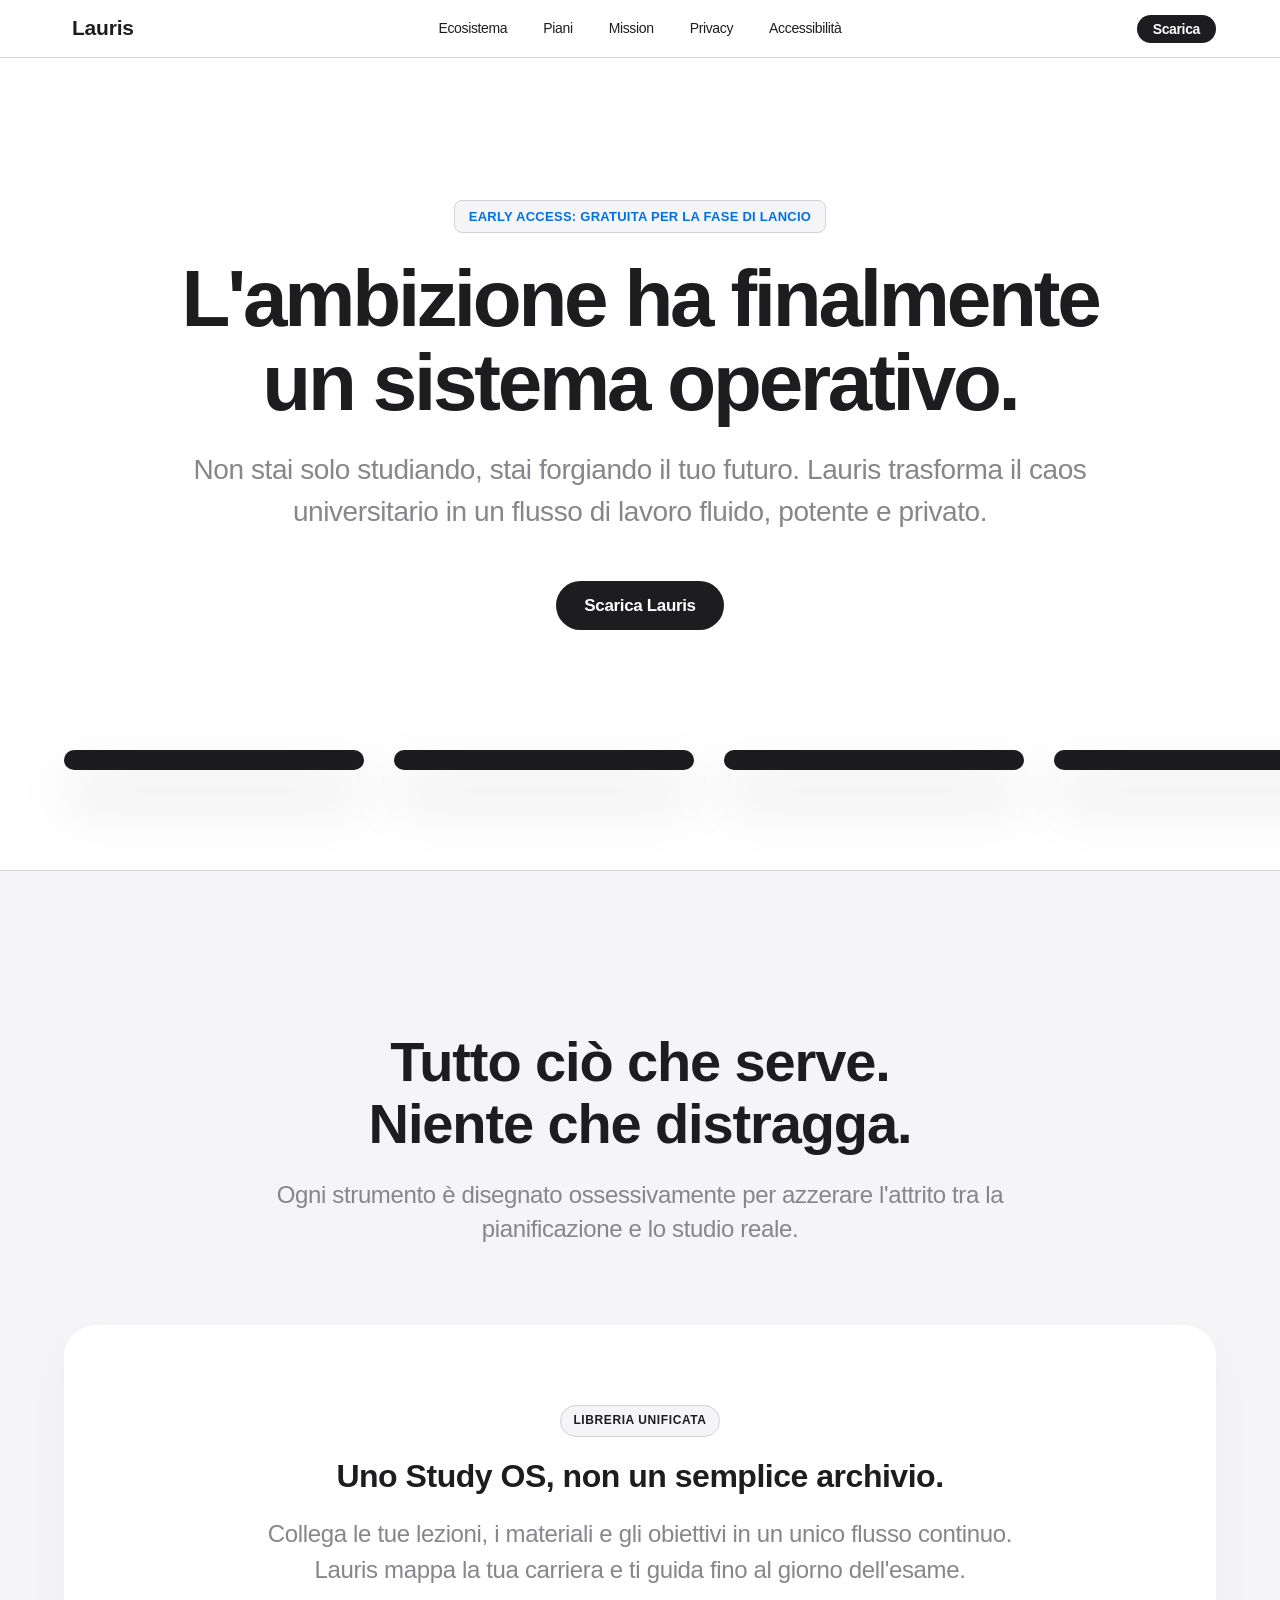
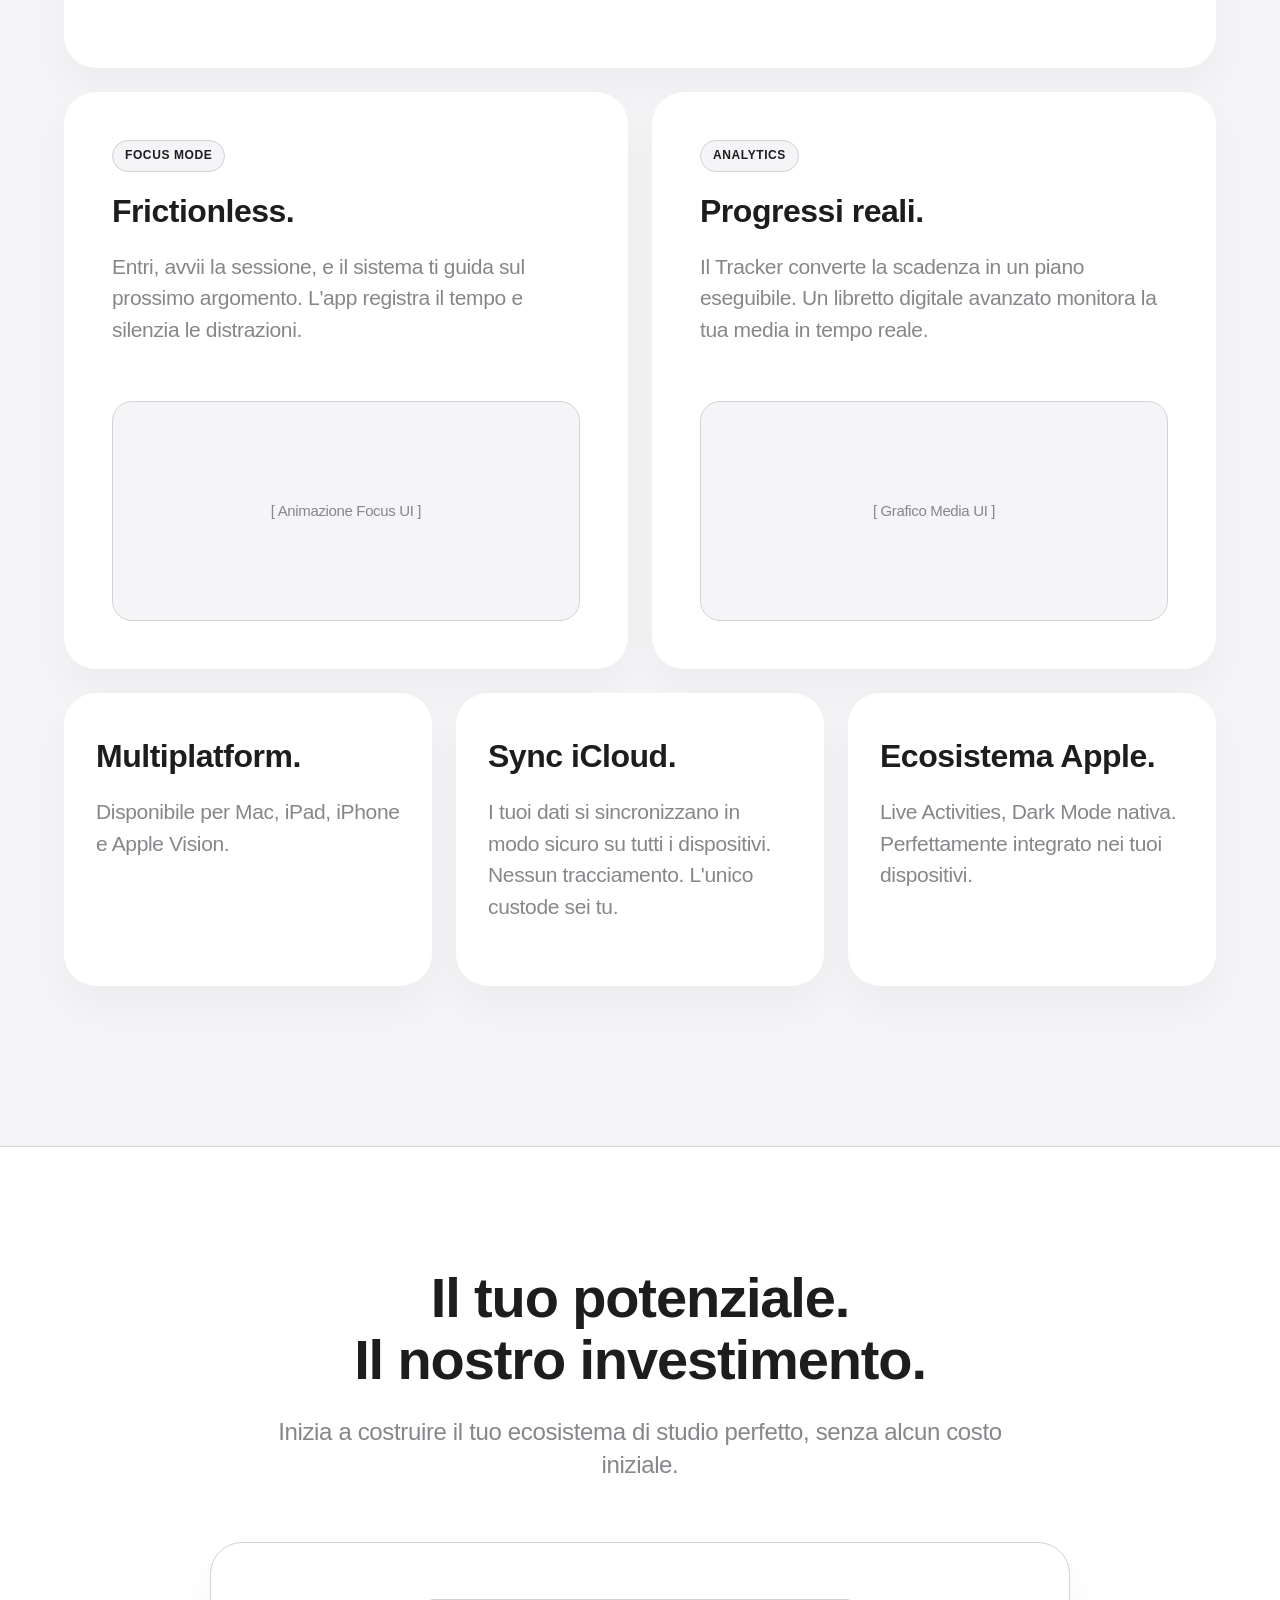
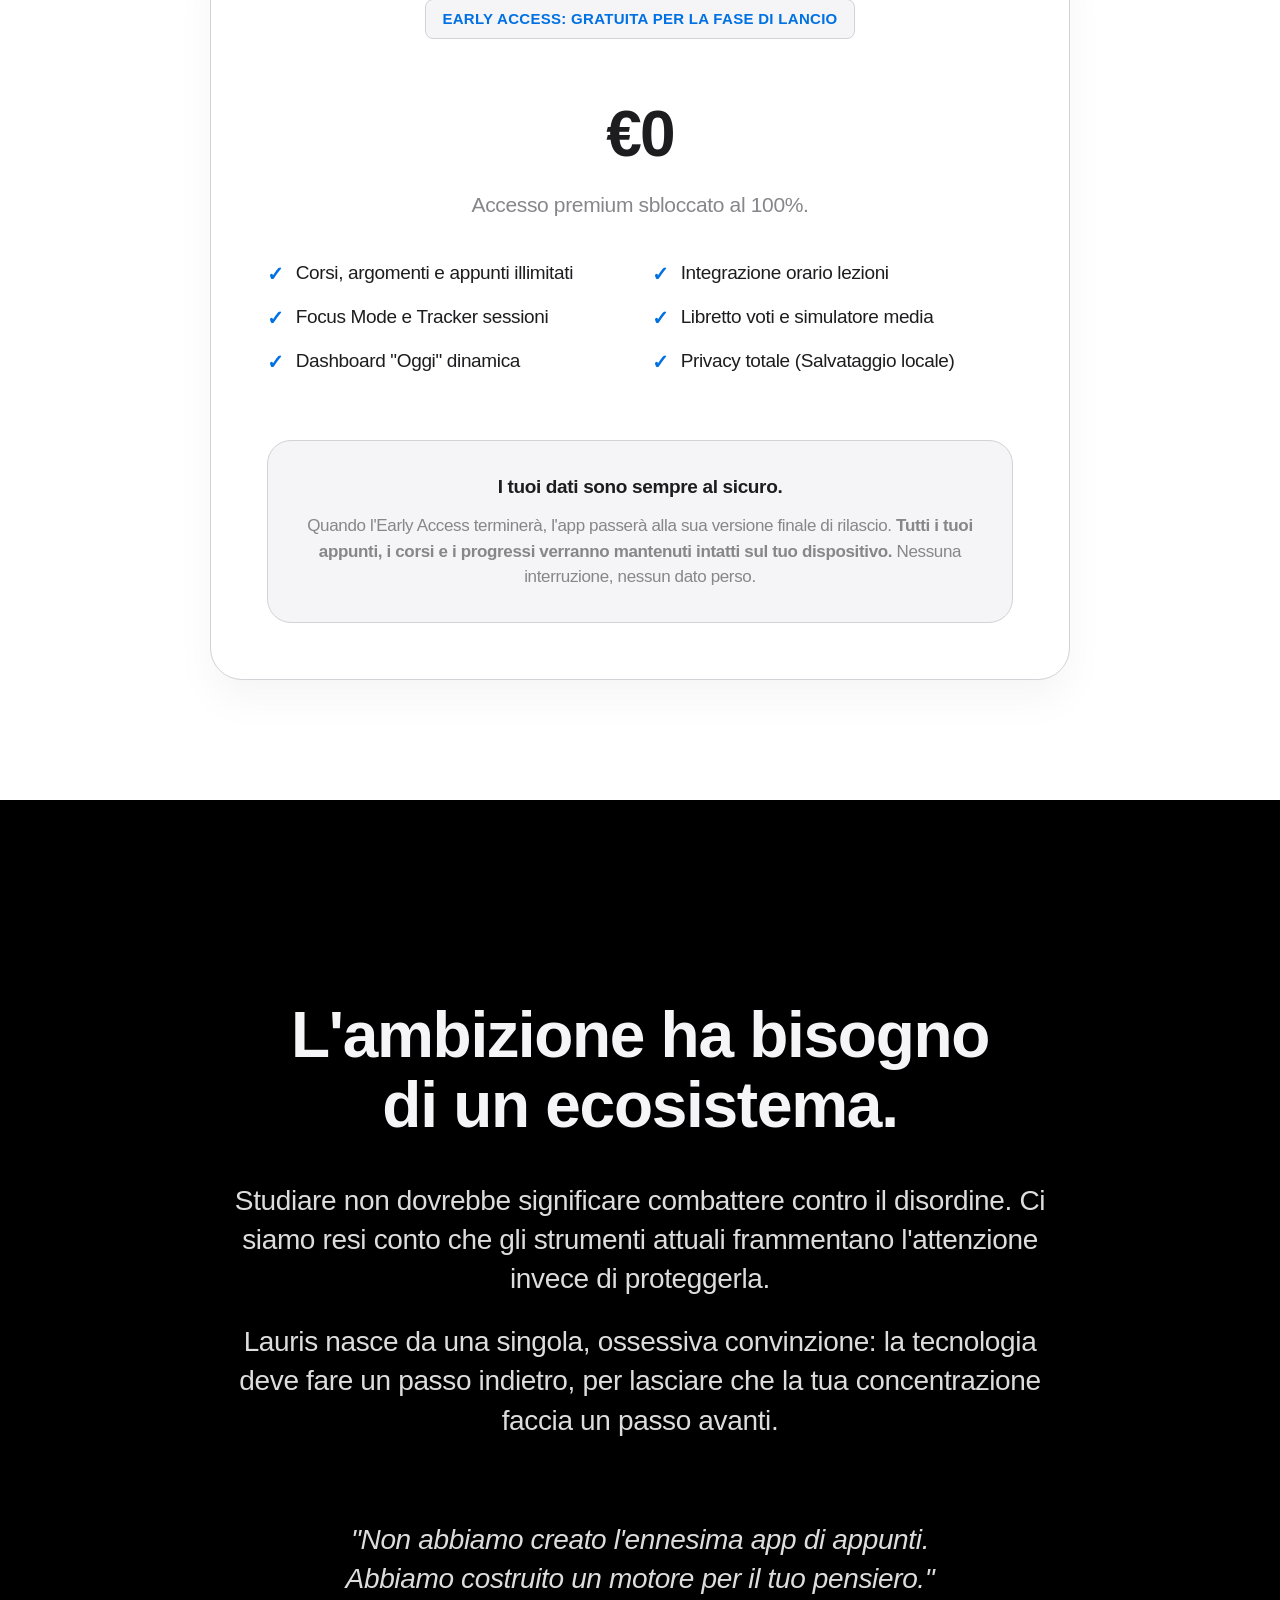
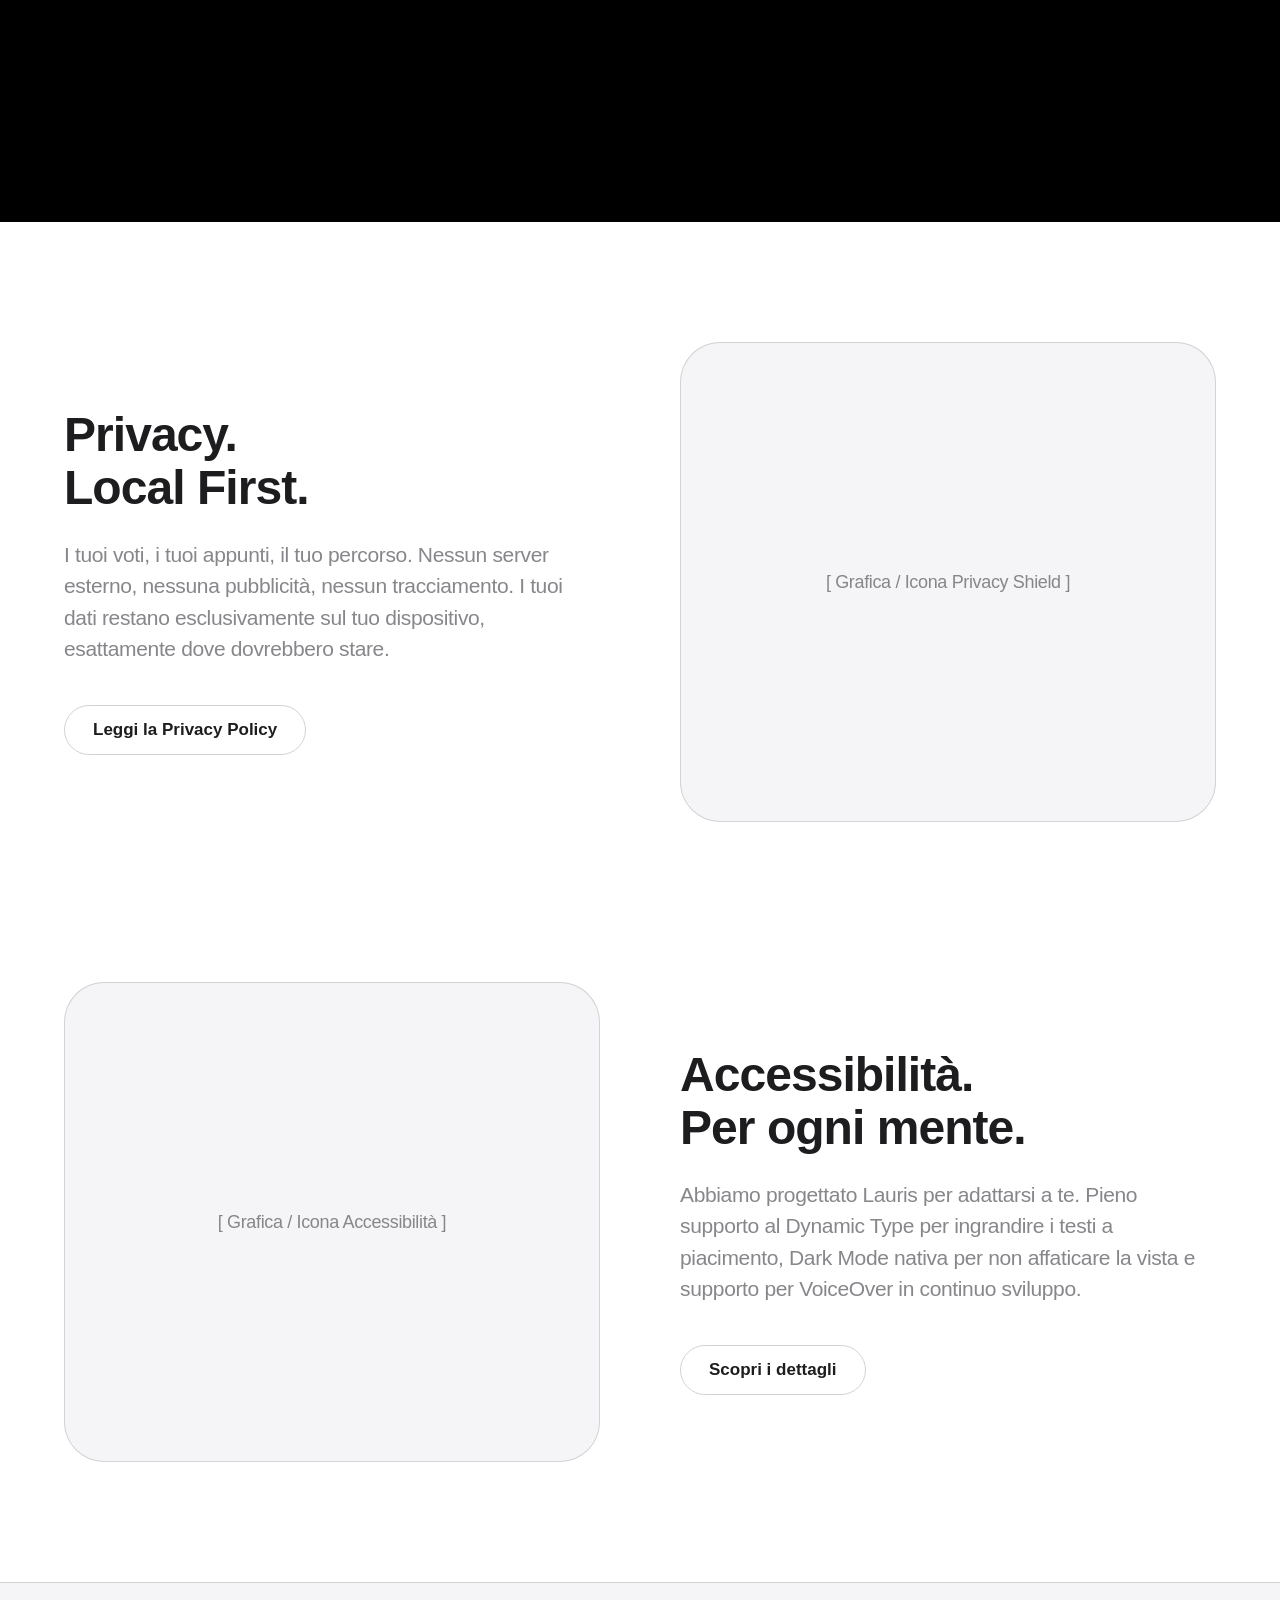
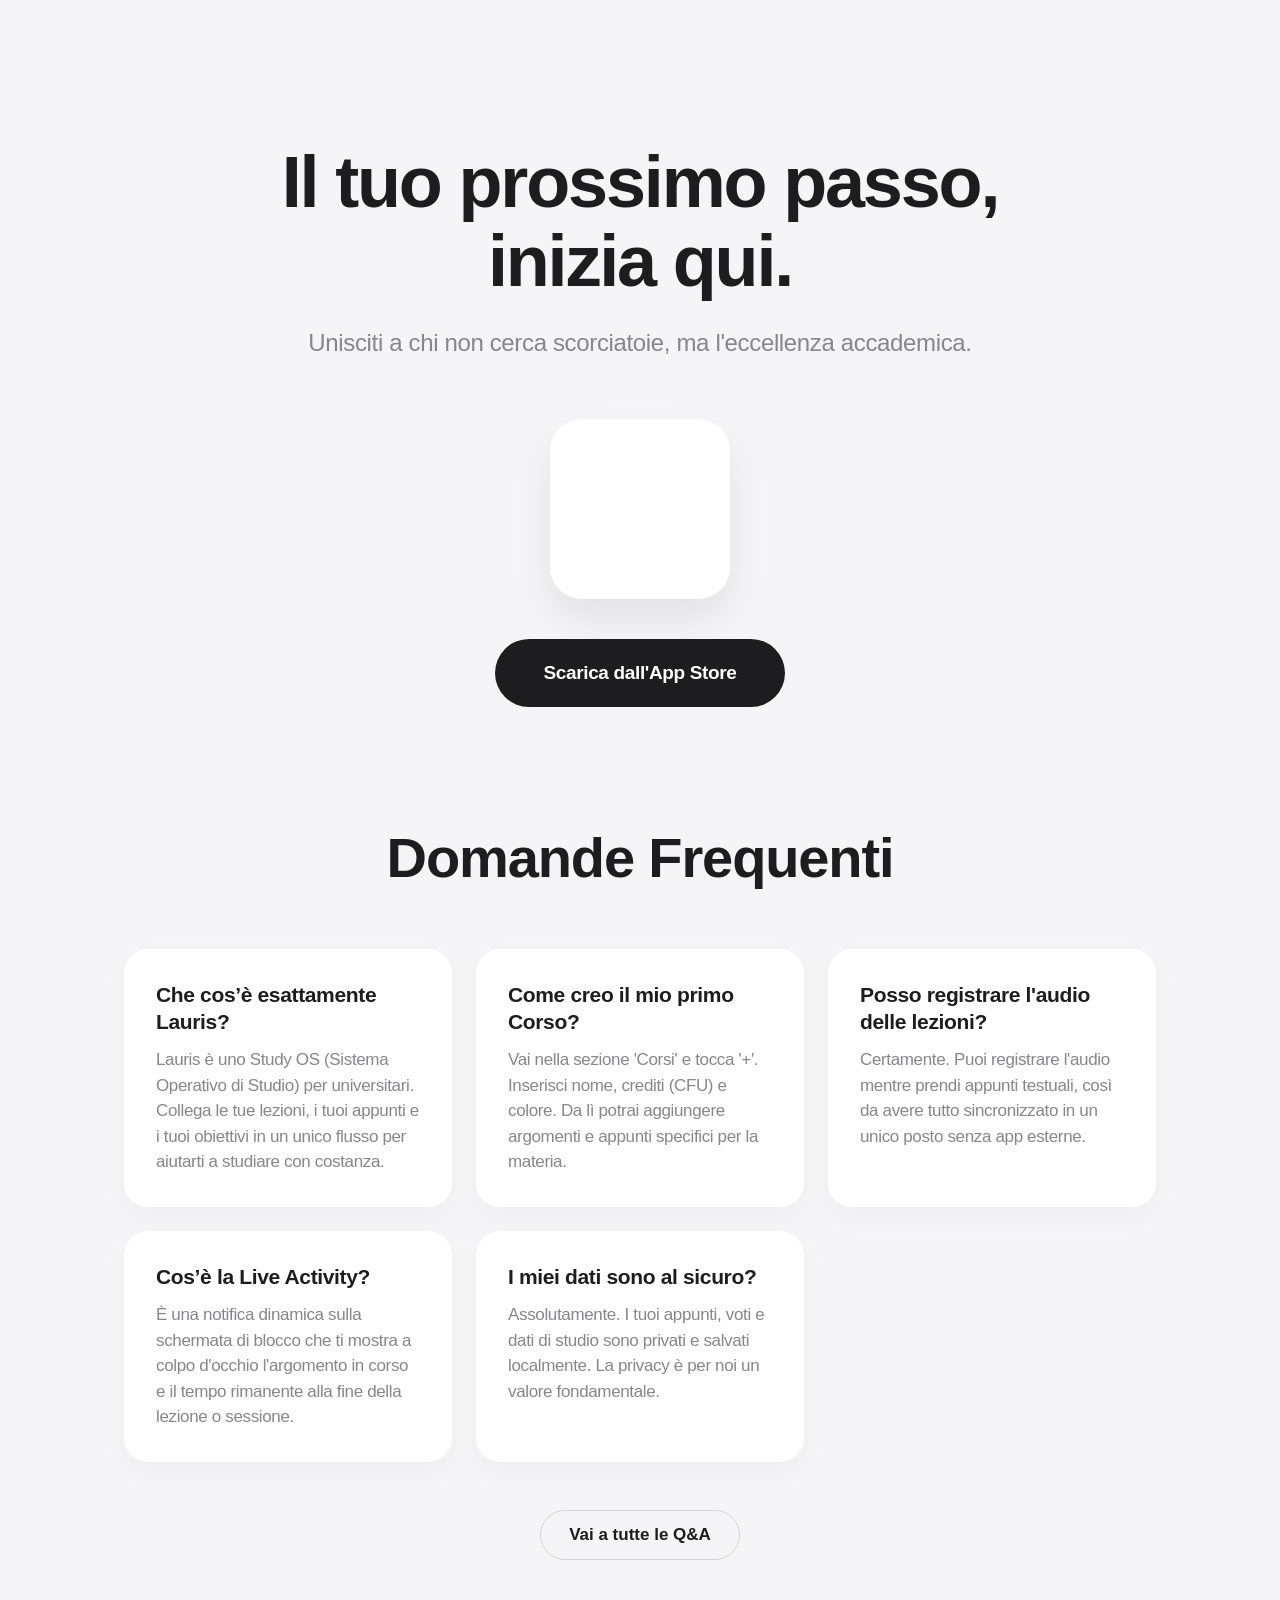
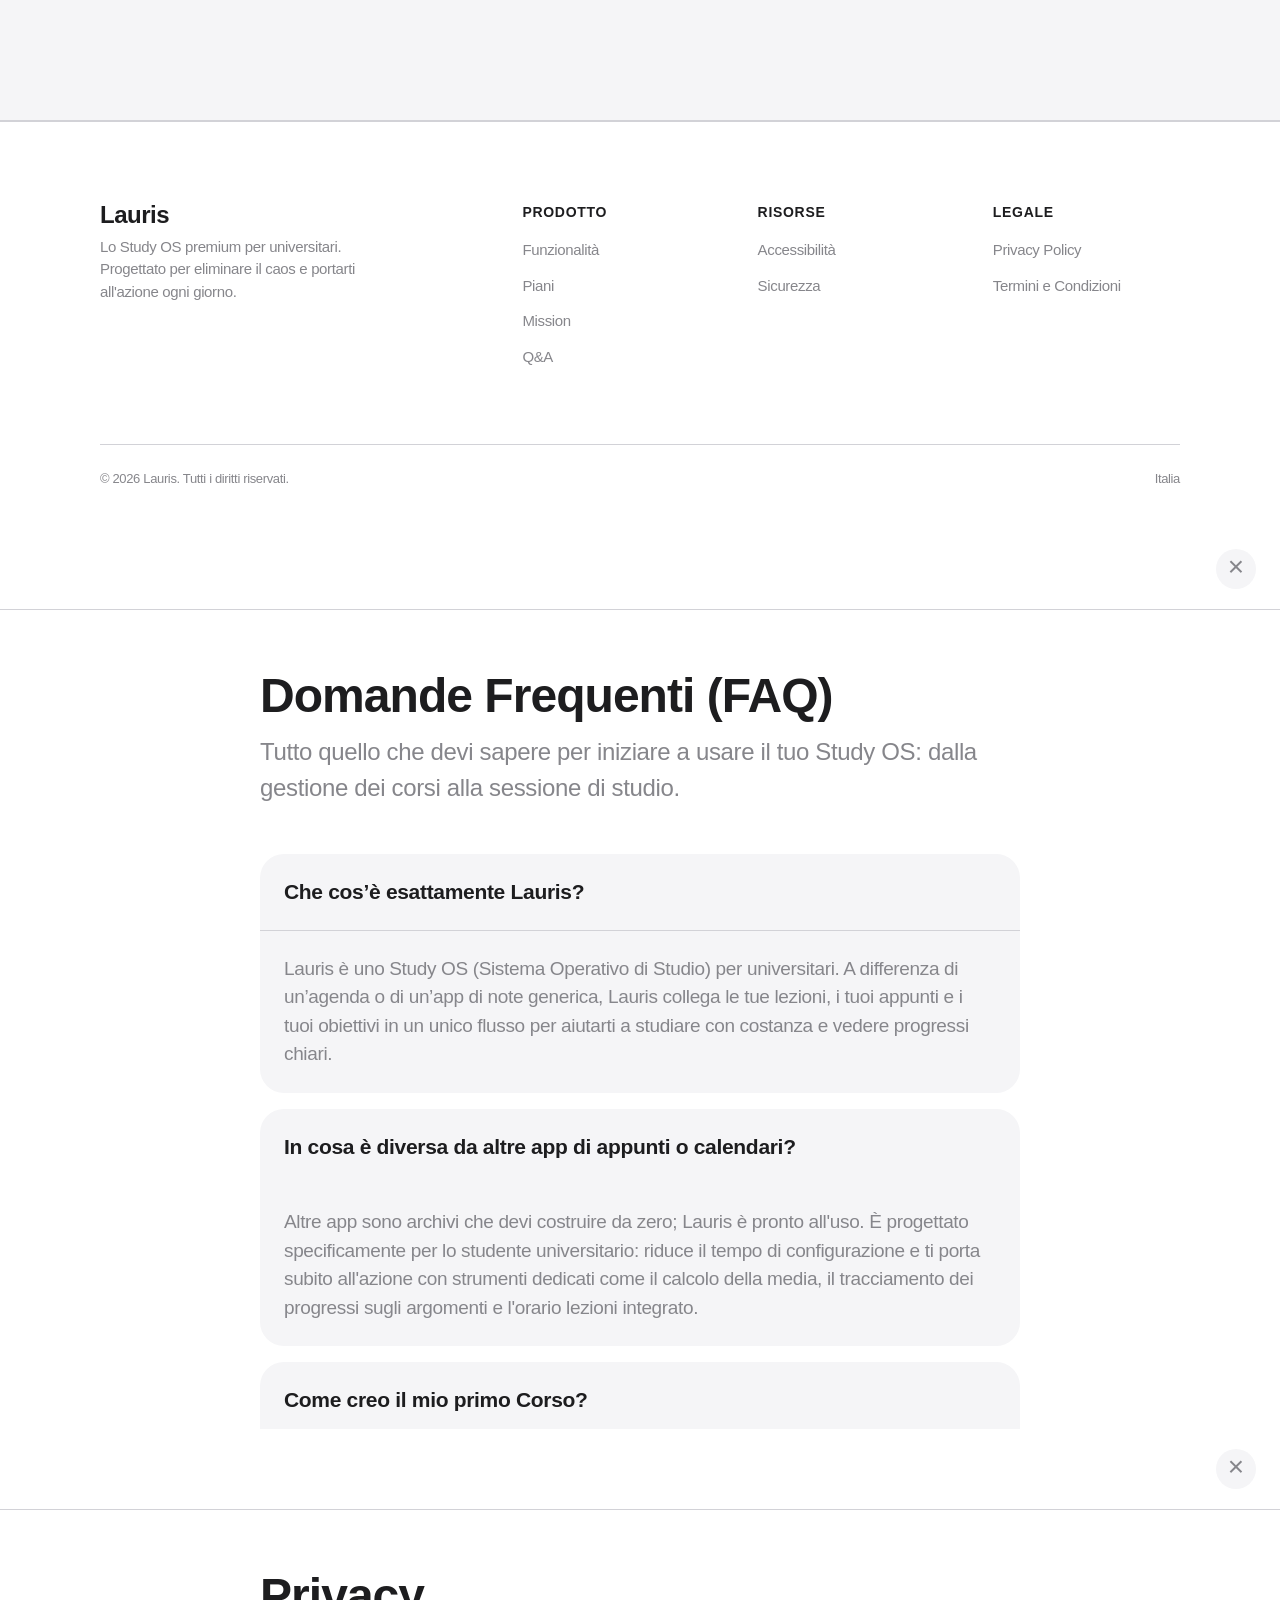
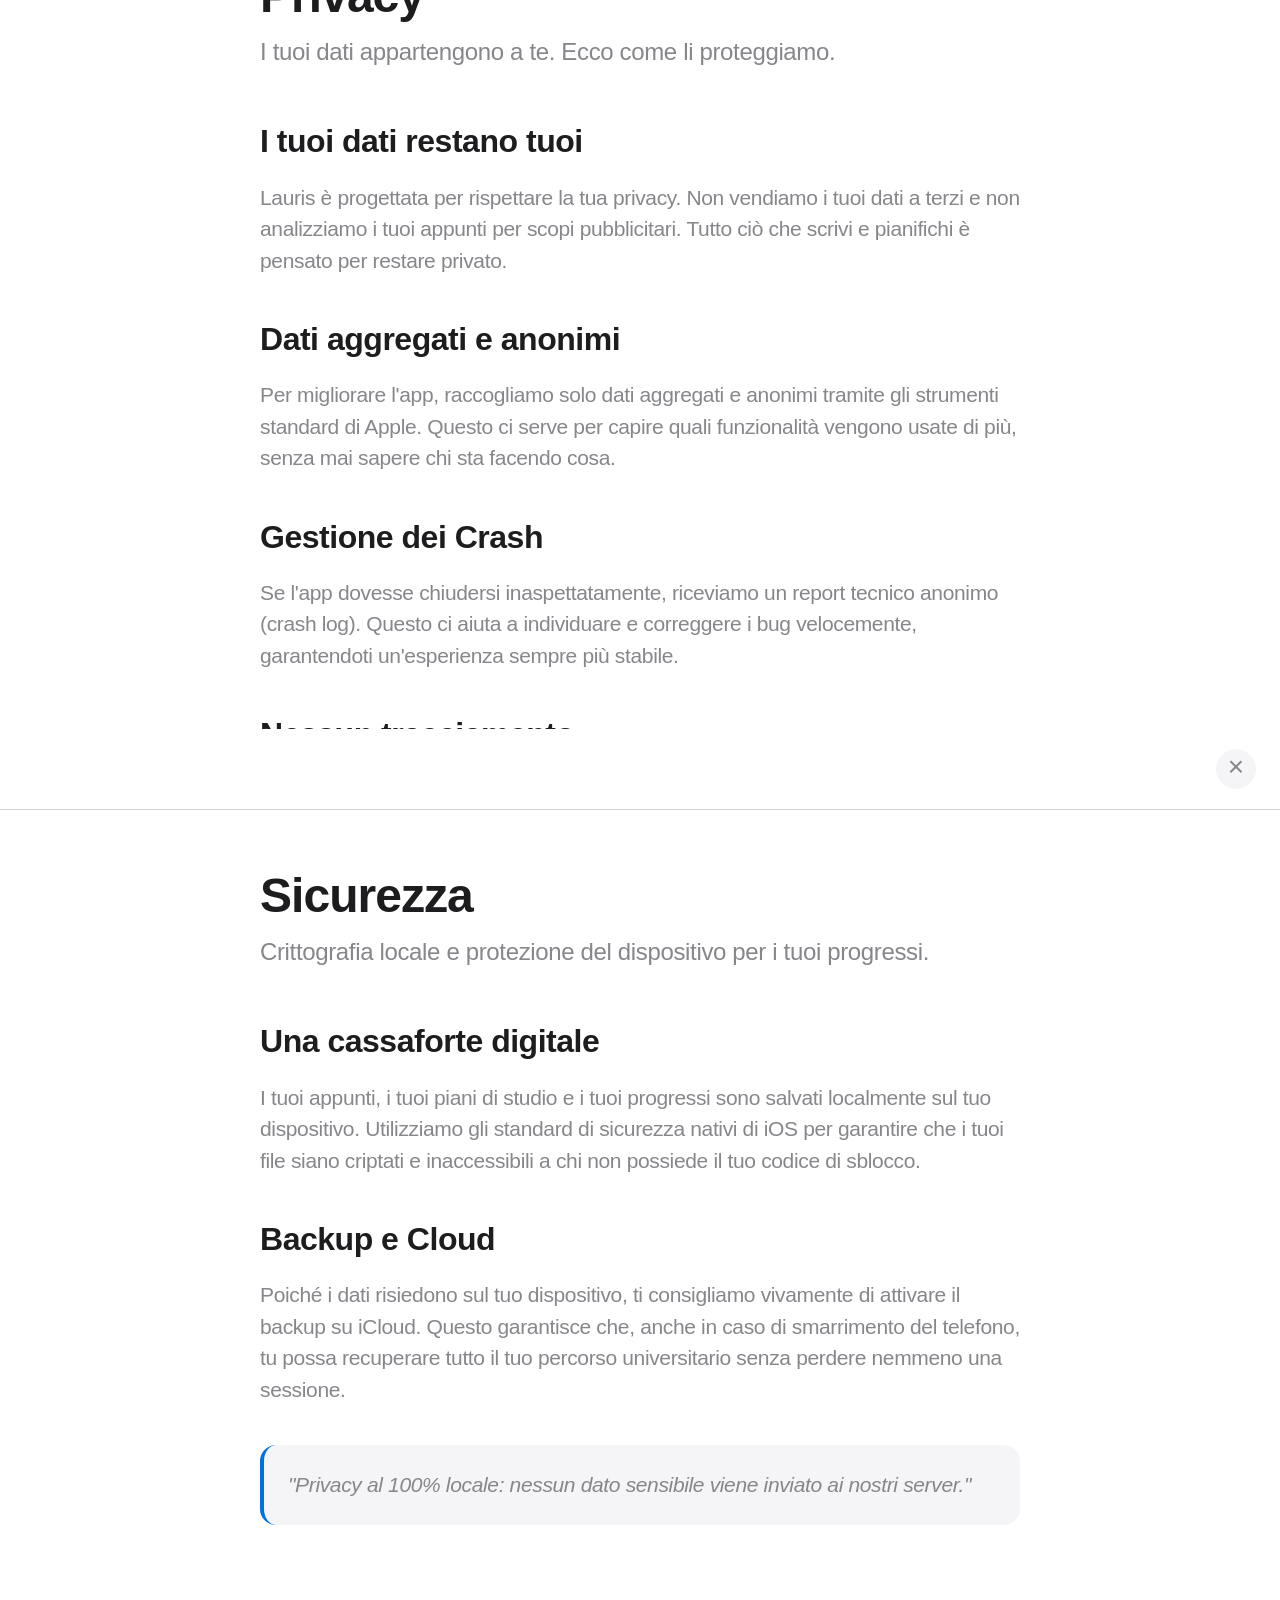
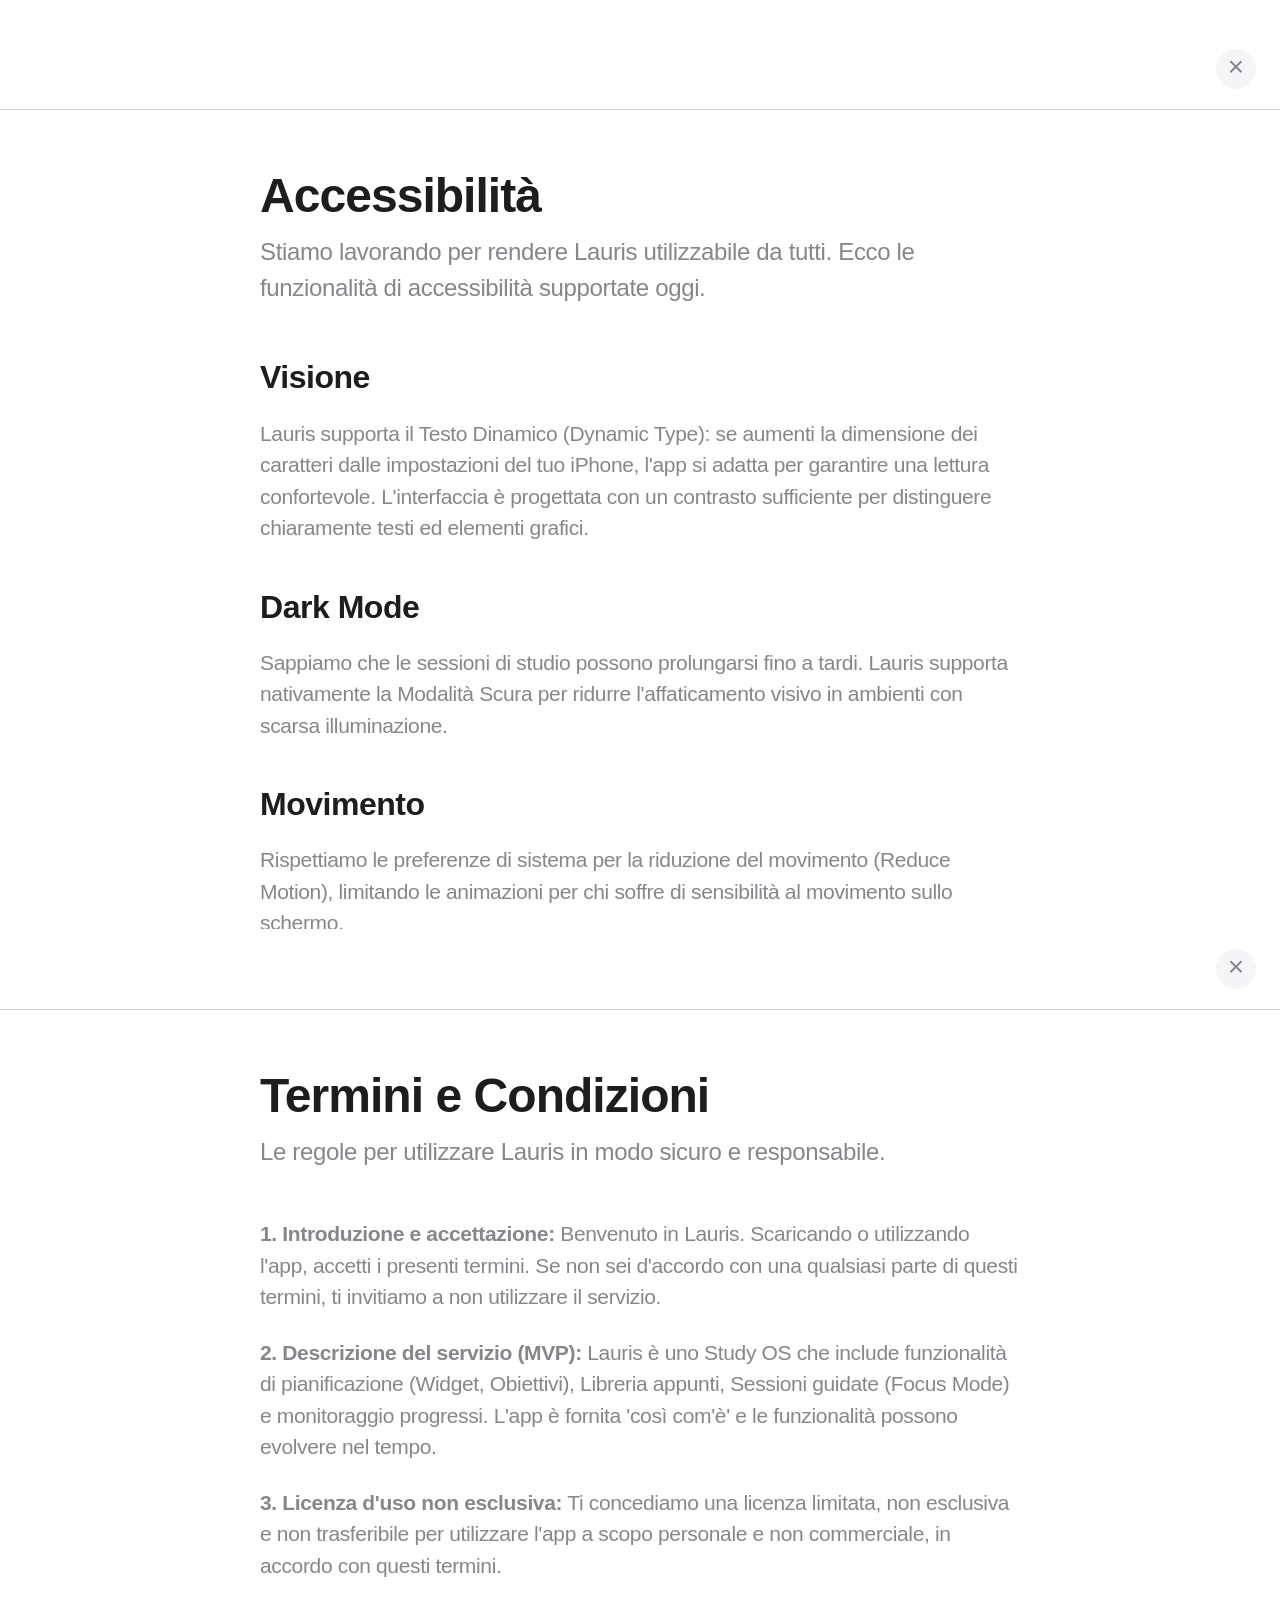
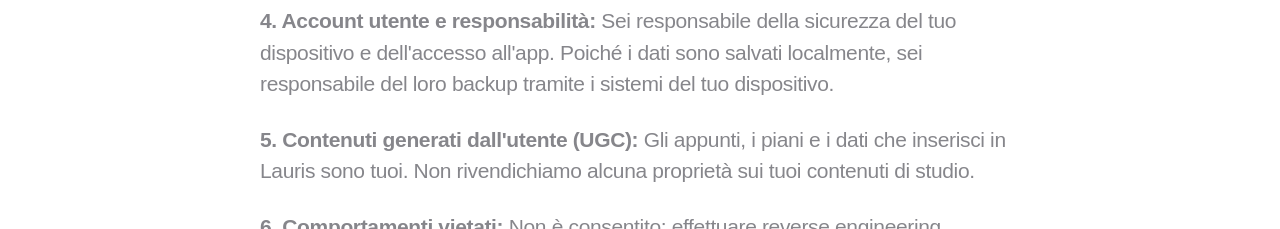
==== index.html @ 64ed7898 "Add plans section in landing page" ====
<!DOCTYPE html> 
<html amp lang="it"> 
<head> 
<meta charset="UTF-8"> 
<meta name="viewport" content="width=device-width,initial-scale=1,minimum-scale=1"> 
<title>Lauris - Lo Study OS Premium per Universitari</title> 
<link rel="canonical" href="https://lauris.app/">

<meta name="apple-itunes-app" content="app-id=6759625379">

<script async src="https://cdn.ampproject.org/v0.js"></script>
<script async custom-element="amp-lightbox" src="https://cdn.ampproject.org/v0/amp-lightbox-0.1.js"></script>
<script async custom-element="amp-accordion" src="https://cdn.ampproject.org/v0/amp-accordion-0.1.js"></script>
<script async custom-element="amp-fx-collection" src="https://cdn.ampproject.org/v0/amp-fx-collection-0.1.js"></script>

<style amp-boilerplate>body{-webkit-animation:-amp-start 8s steps(1,end) 0s 1 normal both;-moz-animation:-amp-start 8s steps(1,end) 0s 1 normal both;-ms-animation:-amp-start 8s steps(1,end) 0s 1 normal both;animation:-amp-start 8s steps(1,end) 0s 1 normal both}@-webkit-keyframes -amp-start{from{visibility:hidden}to{visibility:visible}}@-moz-keyframes -amp-start{from{visibility:hidden}to{visibility:visible}}@-ms-keyframes -amp-start{from{visibility:hidden}to{visibility:visible}}@-o-keyframes -amp-start{from{visibility:hidden}to{visibility:visible}}@keyframes -amp-start{from{visibility:hidden}to{visibility:visible}}</style><noscript><style amp-boilerplate>body{-webkit-animation:none;-moz-animation:none;-ms-animation:none;animation:none}</style></noscript>

<style amp-custom> 
:root { 
    --bg-primary: #ffffff; 
    --bg-secondary: #f5f5f7; 
    --bg-inverted: #000000;
    
    --color-text: #1d1d1f; 
    --color-text-secondary: #86868b; 
    --color-text-inverted: #f5f5f7;
    
    --color-border: #d2d2d7; 
    --color-accent: #0071e3; 
    
    --nav-bg: rgba(255,255,255,0.8); 
    --nav-hover: rgba(0,0,0,0.05); 
    --device-bezel: #1c1c1e;
    --sf-pro: -apple-system,BlinkMacSystemFont,'SF Pro Display','Segoe UI',Roboto,sans-serif; 
} 

@media (prefers-color-scheme: dark) { 
    :root { 
        --bg-primary: #000000; 
        --bg-secondary: #1c1c1e; 
        --bg-inverted: #ffffff;
        
        --color-text: #f5f5f7; 
        --color-text-secondary: #a1a1a6; 
        --color-text-inverted: #1d1d1f;
        
        --color-border: #424245; 
        --color-accent: #2997ff; 
        
        --nav-bg: rgba(0,0,0,0.8); 
        --nav-hover: rgba(255,255,255,0.1); 
        --device-bezel: #2c2c2e;
    } 
    .brand amp-img { filter: invert(1) hue-rotate(180deg); }
    .manifesto { border-top: 1px solid var(--color-border); border-bottom: 1px solid var(--color-border); }
}

* { margin:0; padding:0; box-sizing:border-box; } 
body { font-family:var(--sf-pro); background:var(--bg-primary); color:var(--color-text); line-height:1.47059; font-weight: 400; letter-spacing: -0.022em; -webkit-font-smoothing:antialiased; } 
html { scroll-behavior: smooth; }

/* Animazione On-Load per la Hero (Senza Scroll) */
@keyframes heroFadeIn {
    0% { opacity: 0; transform: translateY(30px); }
    100% { opacity: 1; transform: translateY(0); }
}

.section-primary { background: var(--bg-primary); padding: 120px 0; }
.section-secondary { background: var(--bg-secondary); padding: 160px 0; border-top: 1px solid var(--color-border); border-bottom: 1px solid var(--color-border); }
.section-dark { background: var(--bg-inverted); color: var(--color-text-inverted); padding: 200px 0; text-align: center; }

nav { position:fixed; top:0; width: 100%; background:var(--nav-bg); backdrop-filter:saturate(180%) blur(20px); -webkit-backdrop-filter:saturate(180%) blur(20px); border-bottom:1px solid var(--color-border); z-index:100; transition: all 0.3s; } 
nav .container { max-width:1200px; margin:0 auto; padding:12px 24px; display:grid; grid-template-columns: 1fr auto 1fr; align-items:center; } 
.brand { display: flex; align-items: center; gap: 8px; text-decoration: none; color: var(--color-text); cursor:pointer; justify-self: start;} 
.brand h1 { font-size:21px; font-weight:600; letter-spacing:-.01em; margin: 0; } 
nav .links { display:flex; gap:12px; justify-self: center; } 
nav a.nav-link { color:var(--color-text); text-decoration:none; font-size:14px; font-weight:400; padding:6px 12px; border-radius:12px; transition:background .2s; cursor: pointer; } 
nav a.nav-link:hover { background:var(--nav-hover); } 
.nav-actions { justify-self: end; }
.btn-nav-download { background: var(--color-text); color: var(--bg-primary); font-size: 14px; font-weight: 600; padding: 6px 16px; border-radius: 980px; text-decoration: none; transition: opacity 0.2s; }
.btn-nav-download:hover { opacity: 0.8; }

h2 { font-size: 56px; font-weight: 700; letter-spacing: -0.02em; line-height: 1.1; margin-bottom: 24px; }
h3 { font-size: 32px; font-weight: 600; letter-spacing: -0.015em; margin-bottom: 16px; }
p { font-size: 21px; line-height: 1.5; color: var(--color-text-secondary); margin-bottom: 24px; }
.lead-text { font-size: 24px; max-width: 760px; margin: 0 auto 60px auto; color: var(--color-text-secondary); line-height: 1.4; font-weight: 500; text-align: center; } 
.badge { display: inline-block; padding: 6px 12px; background: var(--bg-secondary); color: var(--color-text); font-size: 12px; font-weight: 600; text-transform: uppercase; letter-spacing: 0.05em; border-radius: 980px; margin-bottom: 16px; border: 1px solid var(--color-border); }

.btn-primary { display: inline-block; background: var(--color-text); color: var(--bg-primary); font-size: 19px; font-weight: 600; padding: 20px 48px; border-radius: 980px; text-decoration: none; transition: transform 0.3s; cursor: pointer; border: none; } 
.btn-primary:hover { transform: scale(1.03); opacity: 0.9; } 
.btn-secondary { display: inline-block; background: transparent; color: var(--color-text); font-size: 17px; font-weight: 600; padding: 14px 28px; border-radius: 980px; text-decoration: none; border: 1px solid var(--color-border); cursor: pointer; transition: background 0.2s; }
.btn-secondary:hover { background: var(--nav-hover); }

.container { max-width:1080px; margin:0 auto; padding:0 24px; } 
.text-center { text-align: center; }

/* Hero */ 
.hero { text-align:center; padding-top: 200px; padding-bottom: 80px; display: flex; flex-direction: column; align-items: center; background: var(--bg-primary);} 
.hero-content { 
    max-width: 860px; padding: 0 20px; margin-bottom: 40px; 
    /* Animazione CSS per risolvere il bug dello scroll iniziale */
    animation: heroFadeIn 1s cubic-bezier(0.16, 1, 0.3, 1) forwards; 
} 
.hero h2 { font-size:80px; font-weight:700; letter-spacing:-.04em; margin-bottom:24px; line-height:1.05; } 
.hero p { font-size:28px; font-weight:500; margin-bottom: 48px; letter-spacing: -0.015em; } 
.price-badge { display: inline-block; background: var(--bg-secondary); color: var(--color-accent); padding: 6px 14px; border-radius: 8px; font-size: 13px; font-weight: 700; margin-bottom: 24px; text-transform: uppercase; letter-spacing: 0.02em; border: 1px solid var(--color-border); }

/* Horizontal Scroller */
.screenshots-scroller { display: flex; gap: 30px; overflow-x: auto; padding: 40px 5vw 100px; scroll-snap-type: x mandatory; scrollbar-width: none; }
.screenshots-scroller::-webkit-scrollbar { display: none; }
.screenshot-item { flex: 0 0 300px; border-radius: 44px; border: 10px solid #1c1c1e; scroll-snap-align: center; box-shadow: 0 30px 60px rgba(0,0,0,0.15); background: #000; overflow: hidden; }


.bento-grid { display: grid; grid-template-columns: repeat(12, 1fr); gap: 24px; max-width: 1200px; margin: 0 auto; padding: 0 24px; } 
.bento-item { background: var(--bg-primary); border-radius: 32px; padding: 48px; display: flex; flex-direction: column; overflow: hidden; position: relative; box-shadow: 0 20px 40px rgba(0,0,0,0.04); transition: transform 0.4s cubic-bezier(0.16, 1, 0.3, 1); } 
.bento-item:hover { transform: translateY(-4px); }
.bento-large { grid-column: span 12; align-items: center; text-align: center; padding: 80px 40px; } 
.bento-large p { max-width: 760px; font-size: 24px; margin: 0; } 
.bento-half { grid-column: span 6; justify-content: space-between; } 
.bento-third { grid-column: span 4; justify-content: space-between; padding: 40px 32px; }
.bento-visual { margin-top: 32px; height: 220px; border-radius: 20px; background: var(--bg-secondary); display: flex; align-items: center; justify-content: center; font-size: 15px; color: var(--color-text-secondary); border: 1px solid var(--color-border); }

.manifesto-content { max-width: 860px; margin: 0 auto; padding: 0 24px; }
.manifesto h2 { font-size: 64px; margin-bottom: 40px; color: var(--color-text-inverted); }
.manifesto p { font-size: 28px; opacity: 0.9; line-height: 1.4; font-weight: 500; color: var(--color-text-inverted); }
.manifesto-quote { font-size: 32px; font-style: italic; margin-top: 80px; color: var(--color-text-inverted); opacity: 0.6; }

.split-section { display: flex; align-items: center; gap: 80px; max-width: 1200px; margin: 0 auto; padding: 0 24px; }
.split-section.reverse { flex-direction: row-reverse; }
.split-text { flex: 1; }
.split-text h2 { font-size: 48px; margin-bottom: 24px; }
.split-visual { flex: 1; height: 480px; background: var(--bg-secondary); border-radius: 40px; display: flex; align-items: center; justify-content: center; color: var(--color-text-secondary); font-size: 18px; font-weight: 500; overflow: hidden; box-shadow: inset 0 0 0 1px var(--color-border); }

.download-section { text-align: center; max-width: 980px; margin: 0 auto; padding: 0 24px; } 
.download-section h2 { font-size: 72px; letter-spacing: -0.03em;} 
.download-assets { display: flex; flex-direction: column; align-items: center; gap: 40px; margin-top: 60px;} 
.qr-container { width: 180px; height: 180px; background: #fff; padding: 16px; border-radius: 32px; box-shadow: 0 20px 40px rgba(0,0,0,0.08); } 

.faq-preview-section { max-width: 1080px; margin: 120px auto 0; padding: 0 24px; }
.faq-grid { display: grid; grid-template-columns: repeat(auto-fit, minmax(320px, 1fr)); gap: 24px; margin-bottom: 48px; }
.faq-card { background: var(--bg-primary); padding: 32px; border-radius: 24px; text-align: left; box-shadow: 0 10px 30px rgba(0,0,0,0.03); }
.faq-card h4 { font-size: 21px; font-weight: 600; margin-bottom: 12px; line-height: 1.3; color: var(--color-text); }
.faq-card p { font-size: 17px; margin-bottom: 0; color: var(--color-text-secondary); line-height: 1.5; }

footer { padding: 80px 24px 40px; background: var(--bg-primary); border-top: 1px solid var(--color-border); }
.footer-grid { display: grid; grid-template-columns: 2fr 1fr 1fr 1fr; gap: 48px; max-width: 1080px; margin: 0 auto; text-align: left; }
.footer-brand { margin-bottom: 24px; }
.footer-brand h2 { font-size: 24px; margin-bottom: 8px; }
.footer-brand p { font-size: 15px; color: var(--color-text-secondary); max-width: 280px;}
.footer-col h4 { font-size: 14px; font-weight: 600; color: var(--color-text); margin-bottom: 16px; text-transform: uppercase; letter-spacing: 0.05em; }
.footer-col ul { list-style: none; padding: 0; }
.footer-col ul li { margin-bottom: 12px; }
.footer-col ul li span { font-size: 15px; color: var(--color-text-secondary); cursor: pointer; transition: color 0.2s; font-weight: 500; }
.footer-col ul li span:hover { color: var(--color-text); }
.footer-bottom { max-width: 1080px; margin: 64px auto 0; padding-top: 24px; border-top: 1px solid var(--color-border); display: flex; justify-content: space-between; align-items: center; flex-wrap: wrap; gap: 16px; }
.footer-bottom p { font-size: 13px; color: var(--color-text-secondary); margin: 0; }

.amp-modal-container { width: 100vw; height: 100vh; background: var(--bg-primary); overflow-y: auto; display: flex; flex-direction: column; }
.modal-header { position: sticky; top: 0; display: flex; justify-content: flex-end; padding: 20px 24px; background: rgba(255,255,255,0.8); backdrop-filter: saturate(180%) blur(20px); -webkit-backdrop-filter: saturate(180%) blur(20px); z-index: 10; border-bottom: 1px solid var(--color-border); } 
@media (prefers-color-scheme: dark) { .modal-header { background: rgba(28,28,30,0.8); } } 
.btn-apple { background: var(--color-text); color: var(--bg-primary); padding: 12px 28px; border-radius: 980px; text-decoration: none; font-weight: 600; font-size: 17px; display: inline-block; transition: all 0.3s cubic-bezier(0.4, 0, 0.2, 1); border: none; }
.btn-apple:hover { transform: scale(1.04); opacity: 0.9; }
.btn-close { width: 40px; height: 40px; background: var(--bg-secondary); border: none; border-radius: 50%; display: flex; align-items: center; justify-content: center; font-size: 28px; font-weight: 300; color: var(--color-text-secondary); cursor: pointer; transition: background 0.2s, color 0.2s, transform 0.2s; padding-bottom: 4px;} 
.btn-close:hover { background: var(--color-border); color: var(--color-text); transform: scale(1.05); } 
.modal-content { max-width: 800px; margin: 0 auto; padding: 60px 20px 120px; width: 100%; } 
.modal-content h2 { font-size: 48px; font-weight: 700; text-align: left; margin-bottom: 12px; } 
.modal-desc { font-size: 24px; color: var(--color-text-secondary); margin-bottom: 48px; }

.support-accordion { margin-top: 40px; }
.support-accordion section { margin-bottom: 16px; background: var(--bg-secondary); border-radius: 24px; overflow: hidden; }
.support-accordion h3 { padding: 24px; font-size: 21px; font-weight: 600; color: var(--color-text); border: none; background: transparent; outline: none; cursor: pointer; margin: 0; line-height: 1.3;}
.support-accordion section[expanded] h3 { border-bottom: 1px solid var(--color-border); }
.accordion-content { padding: 24px; }
.accordion-content p { font-size: 19px; margin: 0; }

@media(max-width:980px) {
    .bento-half, .bento-third { grid-column: span 12; }
    .split-section, .split-section.reverse { flex-direction: column; gap: 48px; text-align: center; }
    .split-visual { width: 100%; height: 320px; }
    .footer-grid { grid-template-columns: 1fr 1fr; }
    .footer-brand { grid-column: span 2; }
}
@media(max-width:768px) { 
    nav .links { display: none; } 
    nav .container { grid-template-columns: 1fr auto; }
    .hero { padding-top: 140px; } 
    .hero h2 { font-size:56px; } 
    .hero p { font-size:24px; } 
    h2 { font-size:40px; } 
    h3 { font-size: 28px; }
    .section-primary, .section-secondary { padding: 100px 0; }
    .section-dark { padding: 140px 0; }
    .manifesto h2 { font-size: 40px; }
    .manifesto p { font-size: 21px; }
    .download-section h2 { font-size: 48px; }
    .screenshot-item { width: 75vw; border-radius: 40px; border-width: 8px; } 
    .footer-grid { grid-template-columns: 1fr; gap: 32px; }
    .footer-brand { grid-column: span 1; }
} 
</style> 
</head> 
<body id="top"> 

<nav> 
    <div class="container"> 
        <div class="brand" role="button" tabindex="0" on="tap:AMP.scrollTo(id='top')"> 
            <amp-img src="logo.svg" alt="Lauris Logo" width="24" height="24" layout="fixed"></amp-img> 
            <h1>Lauris</h1> 
        </div> 
        <div class="links"> 
            <a href="#features" class="nav-link">Ecosistema</a> 
            <a href="#piani" class="nav-link">Piani</a>
            <a href="#manifesto" class="nav-link">Mission</a> 
            <a href="#privacy" class="nav-link">Privacy</a>
            <a href="#accessibilita" class="nav-link">Accessibilità</a>
        </div> 
        <div class="nav-actions">
            <a href="#download" class="btn-nav-download">Scarica</a>
        </div>
    </div> 
</nav> 

<main>
    <section class="hero"> 
        <div class="container"> 
            <span class="price-badge" amp-fx="fade-in">Early Access: Gratuita per la fase di lancio</span>
            <h2 amp-fx="fade-in fly-in-bottom">L'ambizione ha finalmente<br>un sistema operativo.</h2> 
            <p amp-fx="fade-in fly-in-bottom">Non stai solo studiando, stai forgiando il tuo futuro. Lauris trasforma il caos universitario in un flusso di lavoro fluido, potente e privato.</p> 
            <div amp-fx="fade-in">
                <a href="#download" class="btn-apple">Scarica Lauris</a> 
            </div>
        </div> 
    </section> 

    <div class="screenshots-scroller" amp-fx="fade-in"> 
        <div class="screenshot-item"><amp-img src="1.png" width="300" height="650" layout="responsive"></amp-img></div>
        <div class="screenshot-item"><amp-img src="2.png" width="300" height="650" layout="responsive"></amp-img></div>
        <div class="screenshot-item"><amp-img src="3.png" width="300" height="650" layout="responsive"></amp-img></div>
        <div class="screenshot-item"><amp-img src="4.png" width="300" height="650" layout="responsive"></amp-img></div>
        <div class="screenshot-item"><amp-img src="5.png" width="300" height="650" layout="responsive"></amp-img></div>
        <div class="screenshot-item"><amp-img src="6.png" width="300" height="650" layout="responsive"></amp-img></div>
        <div class="screenshot-item"><amp-img src="7.png" width="300" height="650" layout="responsive"></amp-img></div>
    </div> 

    <section id="features" class="section-secondary"> 
        <div class="text-center" style="margin-bottom: 80px;" amp-fx="fade-in fly-in-bottom">
            <h2>Tutto ciò che serve.<br>Niente che distragga.</h2>
            <p class="lead-text">Ogni strumento è disegnato ossessivamente per azzerare l'attrito tra la pianificazione e lo studio reale.</p>
        </div>

        <div class="bento-grid"> 
            <div class="bento-item bento-large" amp-fx="fade-in fly-in-bottom"> 
                <span class="badge">Libreria Unificata</span>
                <h3>Uno Study OS, non un semplice archivio.</h3> 
                <p>Collega le tue lezioni, i materiali e gli obiettivi in un unico flusso continuo. Lauris mappa la tua carriera e ti guida fino al giorno dell'esame.</p> 
            </div> 
            
            <div class="bento-item bento-half" amp-fx="fade-in fly-in-bottom"> 
                <div>
                    <span class="badge">Focus Mode</span>
                    <h3>Frictionless.</h3> 
                    <p>Entri, avvii la sessione, e il sistema ti guida sul prossimo argomento. L'app registra il tempo e silenzia le distrazioni.</p> 
                </div>
                <div class="bento-visual">[ Animazione Focus UI ]</div>
            </div> 

            <div class="bento-item bento-half" amp-fx="fade-in fly-in-bottom"> 
                <div>
                    <span class="badge">Analytics</span>
                    <h3>Progressi reali.</h3> 
                    <p>Il Tracker converte la scadenza in un piano eseguibile. Un libretto digitale avanzato monitora la tua media in tempo reale.</p> 
                </div>
                <div class="bento-visual">[ Grafico Media UI ]</div>
            </div> 

            <div class="bento-item bento-third" amp-fx="fade-in fly-in-bottom"> 
                <div>
                    <h3>Multiplatform.</h3> 
                    <p>Disponibile per Mac, iPad, iPhone e Apple Vision.</p> 
                </div>
            </div> 

            <div class="bento-item bento-third" amp-fx="fade-in fly-in-bottom"> 
                <div>
                    <h3>Sync iCloud.</h3> 
                    <p>I tuoi dati si sincronizzano in modo sicuro su tutti i dispositivi. Nessun tracciamento. L'unico custode sei tu.</p> 
                </div>
            </div> 

            <div class="bento-item bento-third" amp-fx="fade-in fly-in-bottom"> 
                <div>
                    <h3>Ecosistema Apple.</h3> 
                    <p>Live Activities, Dark Mode nativa. Perfettamente integrato nei tuoi dispositivi.</p> 
                </div>
            </div> 
        </div> 
    </section> 

    <section id="piani" class="section-primary">
        <div class="container" amp-fx="fade-in fly-in-bottom">
            <div class="text-center" style="margin-bottom: 60px;">
                <h2>Il tuo potenziale.<br>Il nostro investimento.</h2>
                <p class="lead-text">Inizia a costruire il tuo ecosistema di studio perfetto, senza alcun costo iniziale.</p>
            </div>

            <div class="bento-item" style="max-width: 860px; margin: 0 auto; border: 1px solid var(--color-border); padding: 56px;">
                <div class="text-center" style="margin-bottom: 40px;">
                    <span class="price-badge" style="font-size: 15px; padding: 8px 16px;">Early Access: Gratuita per la fase di lancio</span>
                    <h3 style="font-size: 64px; margin: 24px 0 8px 0; letter-spacing: -0.03em;">€0</h3>
                    <p style="font-size: 21px; color: var(--color-text-secondary); margin: 0;">Accesso premium sbloccato al 100%.</p>
                </div>
                
                <div style="display: grid; grid-template-columns: repeat(auto-fit, minmax(300px, 1fr)); gap: 24px; margin-bottom: 48px;">
                    <ul style="list-style: none; padding: 0; margin: 0;">
                        <li style="display: flex; align-items: flex-start; gap: 12px; margin-bottom: 16px; font-size: 19px; line-height: 1.4;">
                            <span style="color: var(--color-accent); font-weight: bold; font-size: 20px;">✓</span> Corsi, argomenti e appunti illimitati
                        </li>
                        <li style="display: flex; align-items: flex-start; gap: 12px; margin-bottom: 16px; font-size: 19px; line-height: 1.4;">
                            <span style="color: var(--color-accent); font-weight: bold; font-size: 20px;">✓</span> Focus Mode e Tracker sessioni
                        </li>
                        <li style="display: flex; align-items: flex-start; gap: 12px; margin-bottom: 16px; font-size: 19px; line-height: 1.4;">
                            <span style="color: var(--color-accent); font-weight: bold; font-size: 20px;">✓</span> Dashboard "Oggi" dinamica
                        </li>
                    </ul>
                    <ul style="list-style: none; padding: 0; margin: 0;">
                        <li style="display: flex; align-items: flex-start; gap: 12px; margin-bottom: 16px; font-size: 19px; line-height: 1.4;">
                            <span style="color: var(--color-accent); font-weight: bold; font-size: 20px;">✓</span> Integrazione orario lezioni
                        </li>
                        <li style="display: flex; align-items: flex-start; gap: 12px; margin-bottom: 16px; font-size: 19px; line-height: 1.4;">
                            <span style="color: var(--color-accent); font-weight: bold; font-size: 20px;">✓</span> Libretto voti e simulatore media
                        </li>
                        <li style="display: flex; align-items: flex-start; gap: 12px; margin-bottom: 16px; font-size: 19px; line-height: 1.4;">
                            <span style="color: var(--color-accent); font-weight: bold; font-size: 20px;">✓</span> Privacy totale (Salvataggio locale)
                        </li>
                    </ul>
                </div>

                <div style="background: var(--bg-secondary); padding: 32px; border-radius: 24px; text-align: center; border: 1px solid var(--color-border);">
                    <h4 style="font-size: 19px; margin-bottom: 12px; color: var(--color-text);">I tuoi dati sono sempre al sicuro.</h4>
                    <p style="font-size: 17px; margin: 0; color: var(--color-text-secondary); line-height: 1.5;">Quando l'Early Access terminerà, l'app passerà alla sua versione finale di rilascio. <strong>Tutti i tuoi appunti, i corsi e i progressi verranno mantenuti intatti sul tuo dispositivo.</strong> Nessuna interruzione, nessun dato perso.</p>
                </div>
            </div>
        </div>
    </section>
    
    <section id="manifesto" class="section-dark manifesto">
        <div class="manifesto-content" amp-fx="fade-in fly-in-bottom">
            <h2>L'ambizione ha bisogno<br>di un ecosistema.</h2>
            <p>Studiare non dovrebbe significare combattere contro il disordine. Ci siamo resi conto che gli strumenti attuali frammentano l'attenzione invece di proteggerla.</p>
            <p>Lauris nasce da una singola, ossessiva convinzione: la tecnologia deve fare un passo indietro, per lasciare che la tua concentrazione faccia un passo avanti.</p>
            <p class="manifesto-quote">"Non abbiamo creato l'ennesima app di appunti.<br>Abbiamo costruito un motore per il tuo pensiero."</p>
        </div>
    </section>

    <section class="section-primary">
        <div id="privacy" class="split-section" amp-fx="fade-in fly-in-bottom">
            <div class="split-text">
                <h2>Privacy.<br>Local First.</h2>
                <p>I tuoi voti, i tuoi appunti, il tuo percorso. Nessun server esterno, nessuna pubblicità, nessun tracciamento. I tuoi dati restano esclusivamente sul tuo dispositivo, esattamente dove dovrebbero stare.</p>
                <button on="tap:modal-privacy" class="btn-secondary" style="margin-top: 16px;">Leggi la Privacy Policy</button>
            </div>
            <div class="split-visual">
                [ Grafica / Icona Privacy Shield ]
            </div>
        </div>

        <div id="accessibilita" class="split-section reverse" style="margin-top: 160px;" amp-fx="fade-in fly-in-bottom">
            <div class="split-text">
                <h2>Accessibilità.<br>Per ogni mente.</h2>
                <p>Abbiamo progettato Lauris per adattarsi a te. Pieno supporto al Dynamic Type per ingrandire i testi a piacimento, Dark Mode nativa per non affaticare la vista e supporto per VoiceOver in continuo sviluppo.</p>
                <button on="tap:modal-accessibilita" class="btn-secondary" style="margin-top: 16px;">Scopri i dettagli</button>
            </div>
            <div class="split-visual">
                [ Grafica / Icona Accessibilità ]
            </div>
        </div>
    </section>

    <section id="download" class="section-secondary">
        <div class="download-section" amp-fx="fade-in fly-in-bottom"> 
            <h2>Il tuo prossimo passo,<br>inizia qui.</h2> 
            <p class="lead-text">Unisciti a chi non cerca scorciatoie, ma l'eccellenza accademica.</p> 
             
            <div class="download-assets"> 
                <div class="qr-container">
                    <amp-img src="qr.svg" alt="Scansiona il QR Code" width="180" height="180" layout="responsive"></amp-img> 
                </div>
                <a href="https://apps.apple.com/us/app/lauris/id6759625379" target="_blank" class="btn-primary">Scarica dall'App Store</a>
            </div> 
        </div> 

        <div id="faq-preview" class="faq-preview-section" amp-fx="fade-in fly-in-bottom">
            <div class="text-center" style="margin-bottom: 60px;">
                <h2>Domande Frequenti</h2>
            </div>
            
            <div class="faq-grid">
                <div class="faq-card">
                    <h4>Che cos’è esattamente Lauris?</h4>
                    <p>Lauris è uno Study OS (Sistema Operativo di Studio) per universitari. Collega le tue lezioni, i tuoi appunti e i tuoi obiettivi in un unico flusso per aiutarti a studiare con costanza.</p>
                </div>
                <div class="faq-card">
                    <h4>Come creo il mio primo Corso?</h4>
                    <p>Vai nella sezione 'Corsi' e tocca '+'. Inserisci nome, crediti (CFU) e colore. Da lì potrai aggiungere argomenti e appunti specifici per la materia.</p>
                </div>
                <div class="faq-card">
                    <h4>Posso registrare l'audio delle lezioni?</h4>
                    <p>Certamente. Puoi registrare l'audio mentre prendi appunti testuali, così da avere tutto sincronizzato in un unico posto senza app esterne.</p>
                </div>
                <div class="faq-card">
                    <h4>Cos’è la Live Activity?</h4>
                    <p>È una notifica dinamica sulla schermata di blocco che ti mostra a colpo d'occhio l'argomento in corso e il tempo rimanente alla fine della lezione o sessione.</p>
                </div>
                <div class="faq-card">
                    <h4>I miei dati sono al sicuro?</h4>
                    <p>Assolutamente. I tuoi appunti, voti e dati di studio sono privati e salvati localmente. La privacy è per noi un valore fondamentale.</p>
                </div>
            </div>

            <div class="text-center">
                <button on="tap:modal-faq" class="btn-secondary">Vai a tutte le Q&A</button>
            </div>
        </div>
    </section>
</main>

<footer> 
    <div class="footer-grid">
        <div class="footer-brand">
            <h2>Lauris</h2>
            <p>Lo Study OS premium per universitari. Progettato per eliminare il caos e portarti all'azione ogni giorno.</p>
        </div>
        <div class="footer-col">
            <h4>Prodotto</h4>
            <ul>
                <li><span role="button" tabindex="0" on="tap:AMP.scrollTo(id='features')">Funzionalità</span></li>
                <li><span role="button" tabindex="0" on="tap:AMP.scrollTo(id='piani')">Piani</span></li>
                <li><span role="button" tabindex="0" on="tap:AMP.scrollTo(id='manifesto')">Mission</span></li>
                <li><span role="button" tabindex="0" on="tap:modal-faq">Q&A</span></li>
            </ul>
        </div>
        <div class="footer-col">
            <h4>Risorse</h4>
            <ul>
                <li><span role="button" tabindex="0" on="tap:modal-accessibilita">Accessibilità</span></li>
                <li><span role="button" tabindex="0" on="tap:modal-sicurezza">Sicurezza</span></li>
            </ul>
        </div>
        <div class="footer-col">
            <h4>Legale</h4>
            <ul>
                <li><span role="button" tabindex="0" on="tap:modal-privacy">Privacy Policy</span></li>
                <li><span role="button" tabindex="0" on="tap:modal-termini">Termini e Condizioni</span></li>
            </ul>
        </div>
    </div>
    <div class="footer-bottom">
        <p>&copy; 2026 Lauris. Tutti i diritti riservati.</p>
        <p>Italia</p>
    </div>
</footer> 

<amp-lightbox id="modal-faq" layout="nodisplay"> 
    <div class="amp-modal-container">
        <div class="modal-header"> 
            <button class="btn-close" on="tap:modal-faq.close" aria-label="Chiudi">&times;</button> 
        </div> 
        <div class="modal-content"> 
            <h2>Domande Frequenti (FAQ)</h2> 
            <p class="modal-desc">Tutto quello che devi sapere per iniziare a usare il tuo Study OS: dalla gestione dei corsi alla sessione di studio.</p> 
            <amp-accordion class="support-accordion" expand-single-section>
                <section expanded>
                    <h3>Che cos’è esattamente Lauris?</h3>
                    <div class="accordion-content"><p>Lauris è uno Study OS (Sistema Operativo di Studio) per universitari. A differenza di un’agenda o di un’app di note generica, Lauris collega le tue lezioni, i tuoi appunti e i tuoi obiettivi in un unico flusso per aiutarti a studiare con costanza e vedere progressi chiari.</p></div>
                </section>
                <section>
                    <h3>In cosa è diversa da altre app di appunti o calendari?</h3>
                    <div class="accordion-content"><p>Altre app sono archivi che devi costruire da zero; Lauris è pronto all'uso. È progettato specificamente per lo studente universitario: riduce il tempo di configurazione e ti porta subito all'azione con strumenti dedicati come il calcolo della media, il tracciamento dei progressi sugli argomenti e l'orario lezioni integrato.</p></div>
                </section>
                <section>
                    <h3>Come creo il mio primo Corso?</h3>
                    <div class="accordion-content"><p>Vai nella sezione 'Corsi' e tocca il pulsante '+'. Qui puoi inserire il nome dell'esame, il numero di crediti (CFU) e assegnare un colore. Una volta creato, potrai aggiungere argomenti, capitoli e appunti specifici per quella materia.</p></div>
                </section>
                <section>
                    <h3>Come funzionano le Sessioni di Studio?</h3>
                    <div class="accordion-content"><p>Nella sezione 'Studio', puoi pianificare o avviare una sessione. Seleziona l'esame su cui vuoi concentrarti e definisci l'obiettivo. Durante la sessione, puoi segnare come 'studiati' i singoli argomenti: questo aggiornerà automaticamente la barra dei progressi per quell'esame.</p></div>
                </section>
                <section>
                    <h3>Posso prendere appunti direttamente nell'app?</h3>
                    <div class="accordion-content"><p>Sì. Dentro ogni Corso e Argomento puoi creare note. Supportiamo testo formattato, foto (utili per slide o lavagne), file allegati e persino appunti scritti a mano libera se usi un iPad.</p></div>
                </section>
                <section>
                    <h3>Posso registrare l'audio delle lezioni?</h3>
                    <div class="accordion-content"><p>Certamente. Nell'editor degli appunti vocali troverai l'icona del microfono. Puoi registrare l'audio mentre prendi appunti testuali, così da avere tutto sincronizzato in un unico posto senza usare app esterne.</p></div>
                </section>
                <section>
                    <h3>Come configuro il mio orario delle lezioni?</h3>
                    <div class="accordion-content"><p>Vai nella sezione 'Agenda'. Qui puoi impostare il tuo orario settimanale ricorrente. Una volta configurato, Lauris ti mostrerà le lezioni del giorno nella Dashboard 'Oggi' e attiverà una Live Activity durante la lezione per mostrarti quanto manca alla fine.</p></div>
                </section>
                <section>
                    <h3>Cos’è la Live Activity?</h3>
                    <div class="accordion-content"><p>È una notifica dinamica che appare sulla schermata di blocco del tuo telefono quando una lezione (o una sessione di studio) è in corso. Ti permette di vedere a colpo d'occhio l'argomento e il tempo rimanente senza dover sbloccare il telefono e aprire l'app.</p></div>
                </section>
                <section>
                    <h3>Come calcolo la mia media e il voto di laurea?</h3>
                    <div class="accordion-content"><p>Nella sezione 'Carriera' (il libretto), puoi registrare i voti degli esami superati. L'app calcolerà automaticamente la tua media ponderata e aritmetica, fornendoti una previsione sul voto di partenza per la laurea.</p></div>
                </section>
                <section>
                    <h3>Come misuro i miei progressi?</h3>
                    <div class="accordion-content"><p>Il progresso in Lauris non è basato solo sul tempo passato, ma sugli argomenti coperti. Ogni volta che spunti un argomento come 'studiato' dentro una sessione, la percentuale di completamento dell'esame aumenta. Puoi vedere il riepilogo nella Dashboard o nel dettaglio del Corso.</p></div>
                </section>
                <section>
                    <h3>L’app funziona offline?</h3>
                    <div class="accordion-content"><p>Sì, Lauris è pensata per funzionare offline. Puoi consultare orari, prendere appunti e gestire sessioni senza una connessione internet.</p></div>
                </section>
                <section>
                    <h3>Posso personalizzare l’aspetto dell’app?</h3>
                    <div class="accordion-content"><p>Sì. Nella sezione 'Account' > 'Profilo' puoi scegliere il tuo Avatar, attivare la Dark Mode per riposare gli occhi durante lo studio serale e regolare la dimensione del testo per una migliore leggibilità.</p></div>
                </section>
                <section>
                    <h3>Cosa trovo nella dashboard 'Oggi'?</h3>
                    <div class="accordion-content"><p>La dashboard è il tuo punto di partenza. Raccoglie in una sola schermata le lezioni previste per oggi, i promemoria per i prossimi esami e un riepilogo rapido del tuo stato attuale, per sapere sempre qual è il prossimo passo senza cercare altrove.</p></div>
                </section>
                <section>
                    <h3>I miei dati sono al sicuro?</h3>
                    <div class="accordion-content"><p>Assolutamente. La privacy è un valore fondamentale. I tuoi appunti, voti e dati di studio sono privati. Per dettagli specifici, puoi consultare la Privacy Policy nella sezione Account.</p></div>
                </section>
            </amp-accordion>
        </div>
    </div>
</amp-lightbox> 

<amp-lightbox id="modal-privacy" layout="nodisplay"> 
    <div class="amp-modal-container">
        <div class="modal-header"> 
            <button class="btn-close" on="tap:modal-privacy.close" aria-label="Chiudi">&times;</button> 
        </div> 
        <div class="modal-content"> 
            <h2>Privacy</h2> 
            <p class="modal-desc">I tuoi dati appartengono a te. Ecco come li proteggiamo.</p> 
            <div style="margin-top: 48px; max-width: 800px;">
                <h3>I tuoi dati restano tuoi</h3> 
                <p>Lauris è progettata per rispettare la tua privacy. Non vendiamo i tuoi dati a terzi e non analizziamo i tuoi appunti per scopi pubblicitari. Tutto ciò che scrivi e pianifichi è pensato per restare privato.</p> 
                <h3 style="margin-top: 40px;">Dati aggregati e anonimi</h3> 
                <p>Per migliorare l'app, raccogliamo solo dati aggregati e anonimi tramite gli strumenti standard di Apple. Questo ci serve per capire quali funzionalità vengono usate di più, senza mai sapere chi sta facendo cosa.</p> 
                <h3 style="margin-top: 40px;">Gestione dei Crash</h3> 
                <p>Se l'app dovesse chiudersi inaspettatamente, riceviamo un report tecnico anonimo (crash log). Questo ci aiuta a individuare e correggere i bug velocemente, garantendoti un'esperienza sempre più stabile.</p> 
                <h3 style="margin-top: 40px;">Nessun tracciamento</h3> 
                <p>Non ti tracciamo attraverso altri siti web o app. Il tuo percorso di studio è una questione personale e noi lo trattiamo come tale.</p> 
            </div>
        </div>
    </div>
</amp-lightbox> 

<amp-lightbox id="modal-sicurezza" layout="nodisplay"> 
    <div class="amp-modal-container">
        <div class="modal-header"> 
            <button class="btn-close" on="tap:modal-sicurezza.close" aria-label="Chiudi">&times;</button> 
        </div> 
        <div class="modal-content"> 
            <h2>Sicurezza</h2> 
            <p class="modal-desc">Crittografia locale e protezione del dispositivo per i tuoi progressi.</p> 
            <div style="margin-top: 48px; max-width: 800px;">
                <h3>Una cassaforte digitale</h3> 
                <p>I tuoi appunti, i tuoi piani di studio e i tuoi progressi sono salvati localmente sul tuo dispositivo. Utilizziamo gli standard di sicurezza nativi di iOS per garantire che i tuoi file siano criptati e inaccessibili a chi non possiede il tuo codice di sblocco.</p> 
                <h3 style="margin-top: 40px;">Backup e Cloud</h3> 
                <p>Poiché i dati risiedono sul tuo dispositivo, ti consigliamo vivamente di attivare il backup su iCloud. Questo garantisce che, anche in caso di smarrimento del telefono, tu possa recuperare tutto il tuo percorso universitario senza perdere nemmeno una sessione.</p> 
                <div style="margin: 40px 0; padding: 24px; border-left: 4px solid var(--color-accent); background: var(--bg-secondary); border-radius: 16px;">
                    <p style="font-size: 21px; font-style: italic; margin-bottom: 0;">"Privacy al 100% locale: nessun dato sensibile viene inviato ai nostri server."</p>
                </div> 
            </div>
        </div>
    </div>
</amp-lightbox> 

<amp-lightbox id="modal-accessibilita" layout="nodisplay"> 
    <div class="amp-modal-container">
        <div class="modal-header"> 
            <button class="btn-close" on="tap:modal-accessibilita.close" aria-label="Chiudi">&times;</button> 
        </div> 
        <div class="modal-content"> 
            <h2>Accessibilità</h2> 
            <p class="modal-desc">Stiamo lavorando per rendere Lauris utilizzabile da tutti. Ecco le funzionalità di accessibilità supportate oggi.</p> 
            <div style="margin-top: 48px; max-width: 800px;">
                <h3>Visione</h3>
                <p>Lauris supporta il Testo Dinamico (Dynamic Type): se aumenti la dimensione dei caratteri dalle impostazioni del tuo iPhone, l'app si adatta per garantire una lettura confortevole. L'interfaccia è progettata con un contrasto sufficiente per distinguere chiaramente testi ed elementi grafici.</p>
                <h3 style="margin-top: 40px;">Dark Mode</h3>
                <p>Sappiamo che le sessioni di studio possono prolungarsi fino a tardi. Lauris supporta nativamente la Modalità Scura per ridurre l'affaticamento visivo in ambienti con scarsa illuminazione.</p>
                <h3 style="margin-top: 40px;">Movimento</h3>
                <p>Rispettiamo le preferenze di sistema per la riduzione del movimento (Reduce Motion), limitando le animazioni per chi soffre di sensibilità al movimento sullo schermo.</p>
                <h3 style="margin-top: 40px;">VoiceOver</h3>
                <p>Il supporto a VoiceOver è presente ma attualmente non copre il 100% delle funzionalità (come appunti, studio, e agenda). Stiamo lavorando per migliorare l'esperienza nelle prossime versioni.</p>
            </div>
        </div>
    </div>
</amp-lightbox> 

<amp-lightbox id="modal-termini" layout="nodisplay"> 
    <div class="amp-modal-container">
        <div class="modal-header"> 
            <button class="btn-close" on="tap:modal-termini.close" aria-label="Chiudi">&times;</button> 
        </div> 
        <div class="modal-content"> 
            <h2>Termini e Condizioni</h2> 
            <p class="modal-desc">Le regole per utilizzare Lauris in modo sicuro e responsabile.</p> 
            <div style="margin-top: 48px; max-width: 800px;">
                <p><strong>1. Introduzione e accettazione:</strong> Benvenuto in Lauris. Scaricando o utilizzando l'app, accetti i presenti termini. Se non sei d'accordo con una qualsiasi parte di questi termini, ti invitiamo a non utilizzare il servizio.</p> 
                <p><strong>2. Descrizione del servizio (MVP):</strong> Lauris è uno Study OS che include funzionalità di pianificazione (Widget, Obiettivi), Libreria appunti, Sessioni guidate (Focus Mode) e monitoraggio progressi. L'app è fornita 'così com'è' e le funzionalità possono evolvere nel tempo.</p> 
                <p><strong>3. Licenza d'uso non esclusiva:</strong> Ti concediamo una licenza limitata, non esclusiva e non trasferibile per utilizzare l'app a scopo personale e non commerciale, in accordo con questi termini.</p> 
                <p><strong>4. Account utente e responsabilità:</strong> Sei responsabile della sicurezza del tuo dispositivo e dell'accesso all'app. Poiché i dati sono salvati localmente, sei responsabile del loro backup tramite i sistemi del tuo dispositivo.</p> 
                <p><strong>5. Contenuti generati dall'utente (UGC):</strong> Gli appunti, i piani e i dati che inserisci in Lauris sono tuoi. Non rivendichiamo alcuna proprietà sui tuoi contenuti di studio.</p> 
                <p><strong>6. Comportamenti vietati:</strong> Non è consentito: effettuare reverse engineering dell'app, utilizzare l'app per scopi illegali, o tentare di aggirare le protezioni di sicurezza.</p> 
                <p><strong>7. Proprietà intellettuale:</strong> Il marchio Lauris, il logo, il codice sorgente, il design dell'interfaccia e i contenuti editoriali (Pillole) sono proprietà esclusiva di Lauris e sono protetti dalle leggi sul copyright.</p> 
                <p><strong>8. Limitazione di responsabilità:</strong> Lauris fornisce strumenti per organizzare lo studio, ma non garantisce risultati specifici, voti o superamento di esami. Non siamo responsabili per danni diretti o indiretti derivanti dall'uso o dall'impossibilità di usare l'app.</p> 
                <p><strong>9. Disclaimer legale:</strong> Lauris non è un servizio medico, terapeutico o psicologico. Le 'Pillole' e i suggerimenti su stress o ansia sono di natura pratica e organizzativa, non clinica. Per problemi di salute, rivolgiti a un professionista.</p> 
                <p><strong>10. Terminazione:</strong> Possiamo sospendere o terminare il supporto all'app in qualsiasi momento, senza preavviso, se riteniamo che vi sia stata una violazione di questi termini.</p> 
                <p><strong>11. Modifiche ai termini:</strong> Ci riserviamo il diritto di modificare questi termini. Le modifiche saranno effettive dal momento della pubblicazione nell'app o tramite notifica.</p> 
                <p><strong>12. Privacy:</strong> L'uso dell'app è regolato anche dalla nostra Privacy Policy, consultabile nella sezione dedicata dell'account.</p> 
                <p><strong>13. Legge applicabile e foro competente:</strong> Questi termini sono regolati dalla legge italiana. Per qualsiasi controversia sarà competente in via esclusiva il Foro di Milano.</p> 
                <p><strong>14. Contatti:</strong> Per domande su questi termini, puoi contattare il team di sviluppo all'indirizzo email di supporto indicato nell'App Store.</p> 
                <p><strong>15. Data di ultimo aggiornamento:</strong> Febbraio 2026.</p> 
            </div>
        </div>
    </div>
</amp-lightbox> 

</body> 
</html>
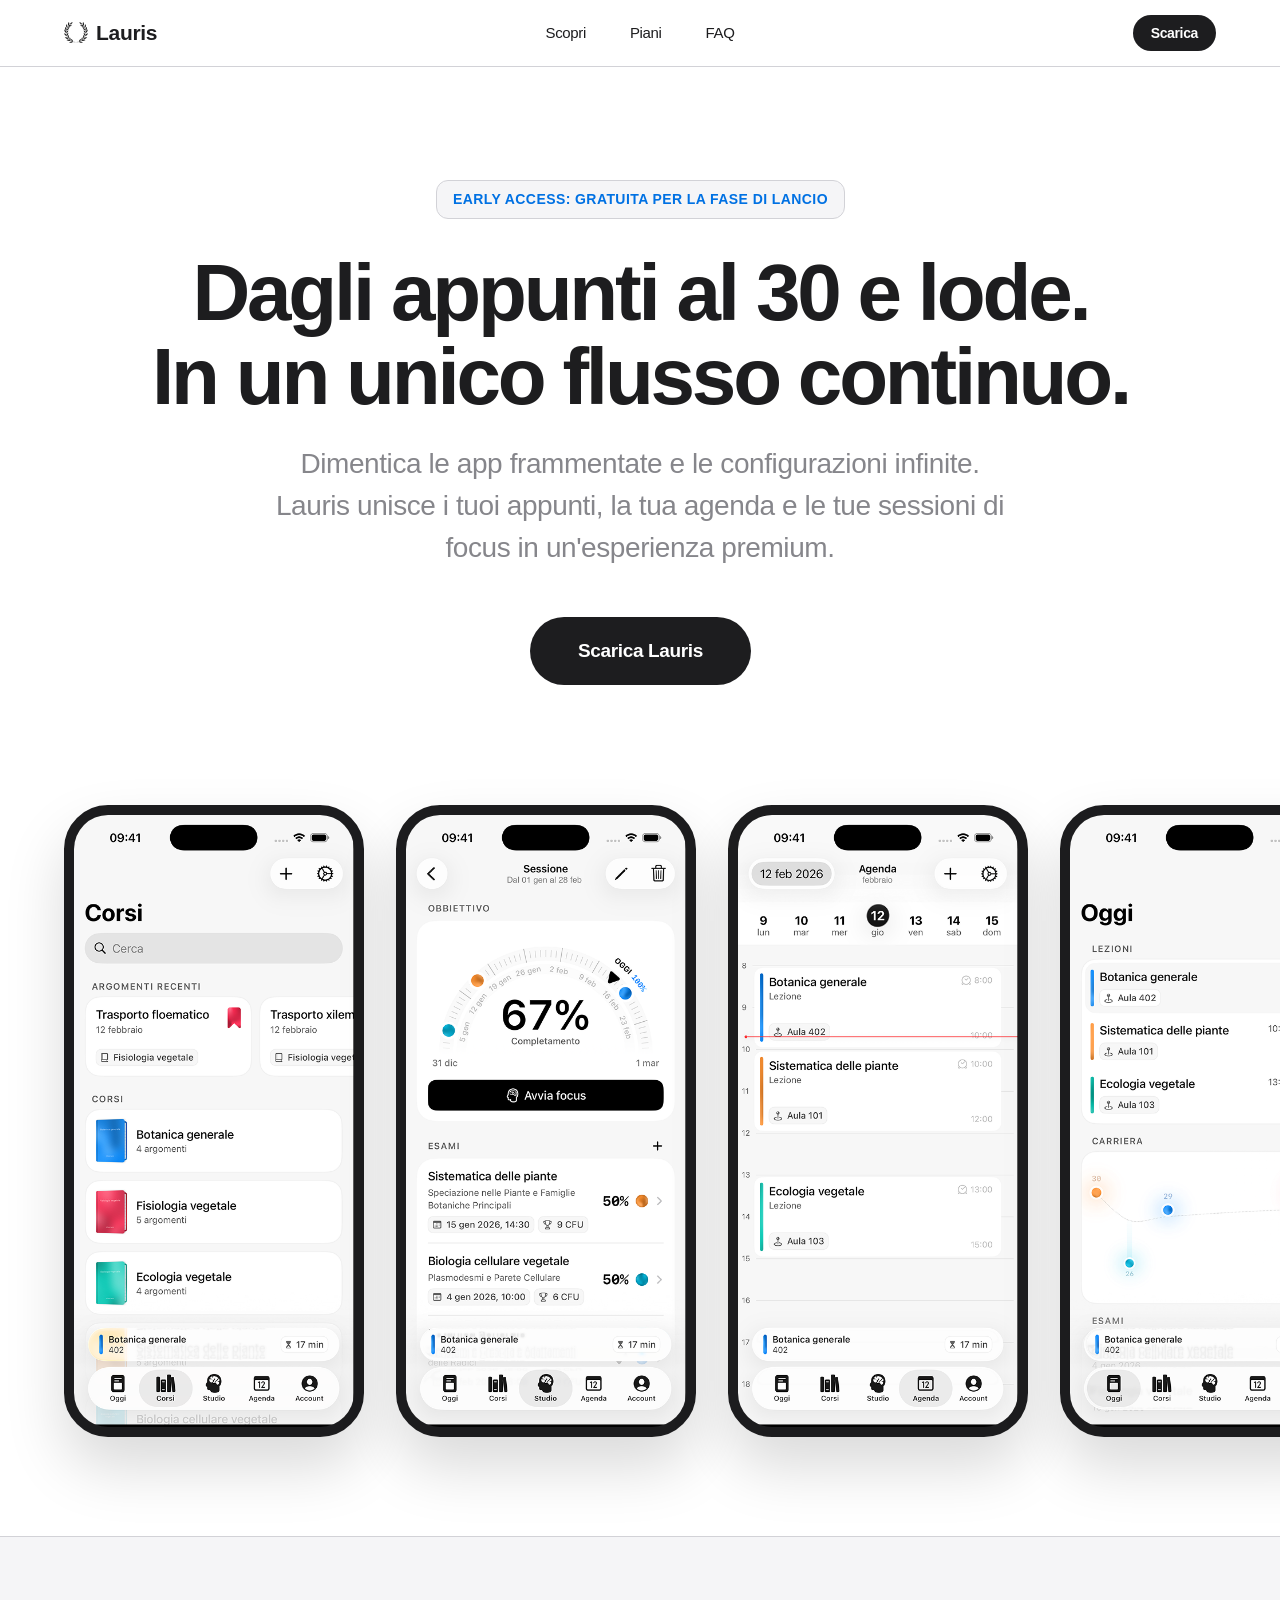
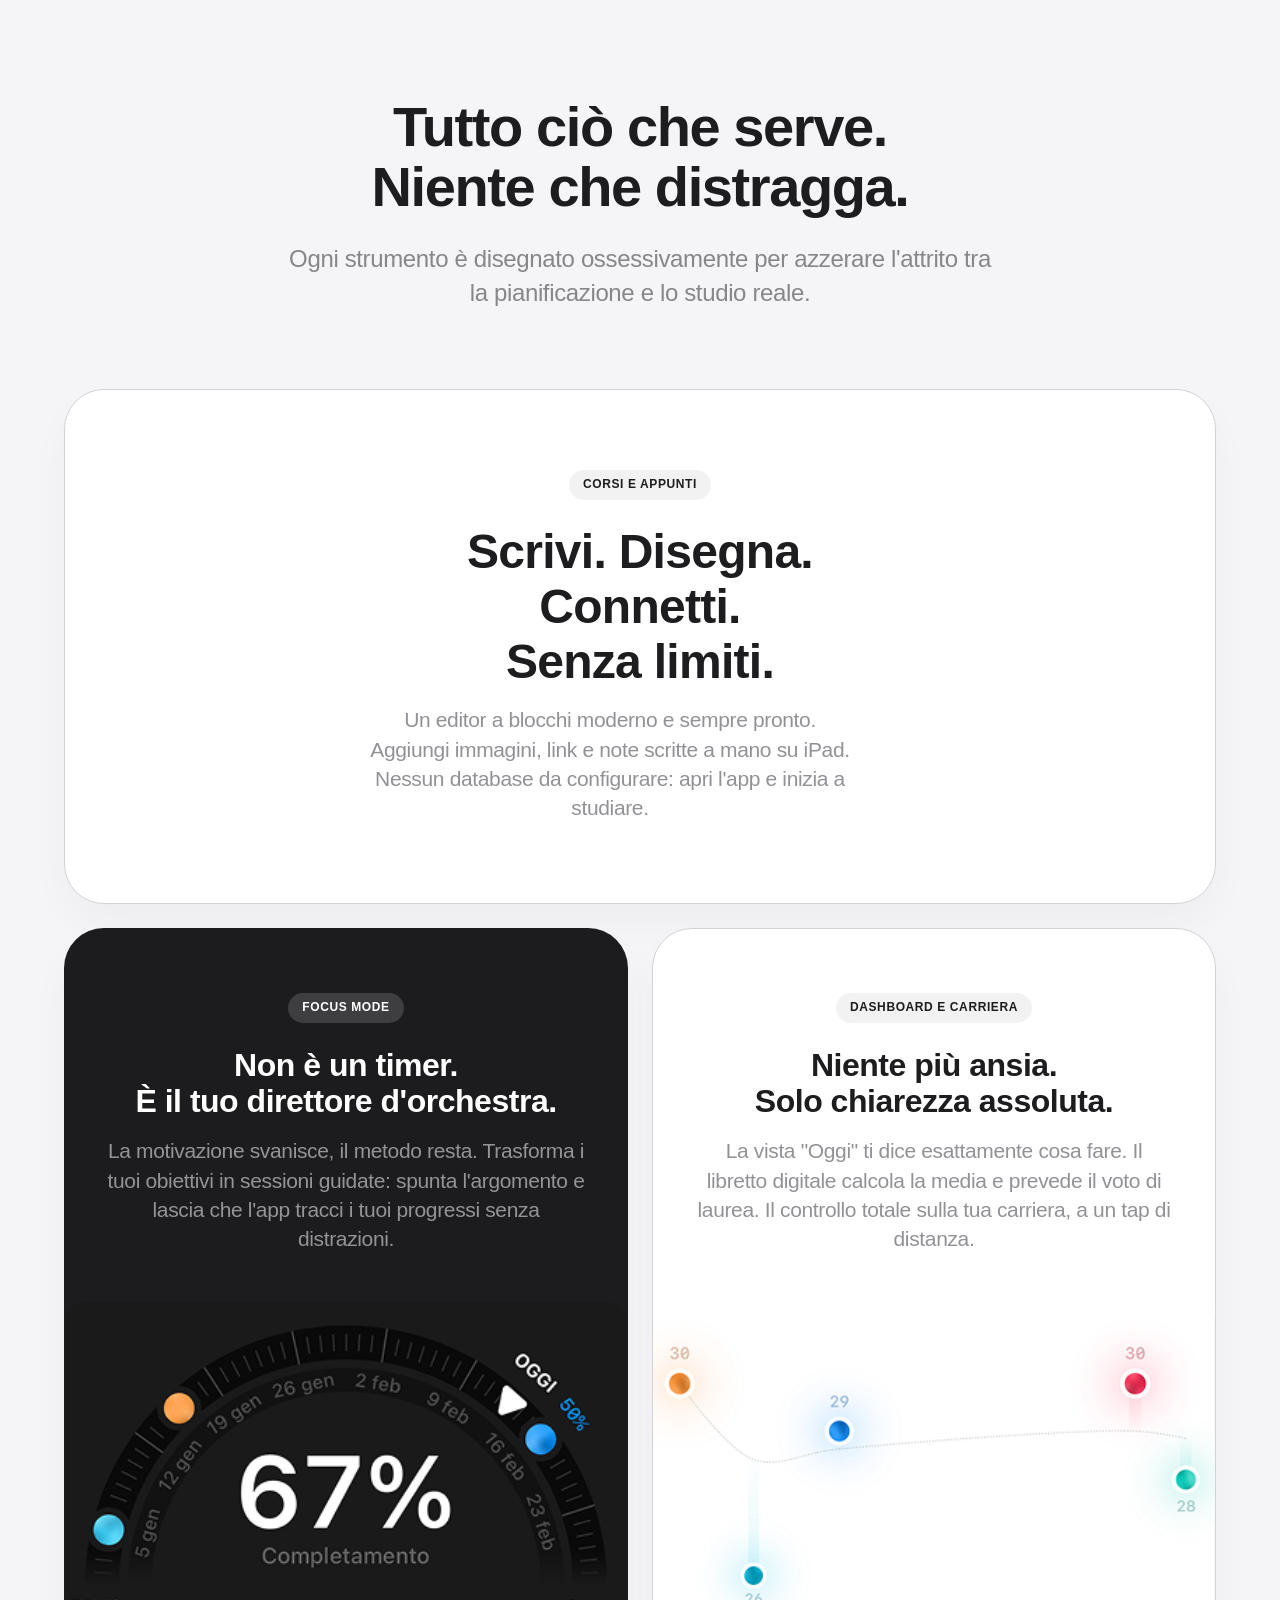
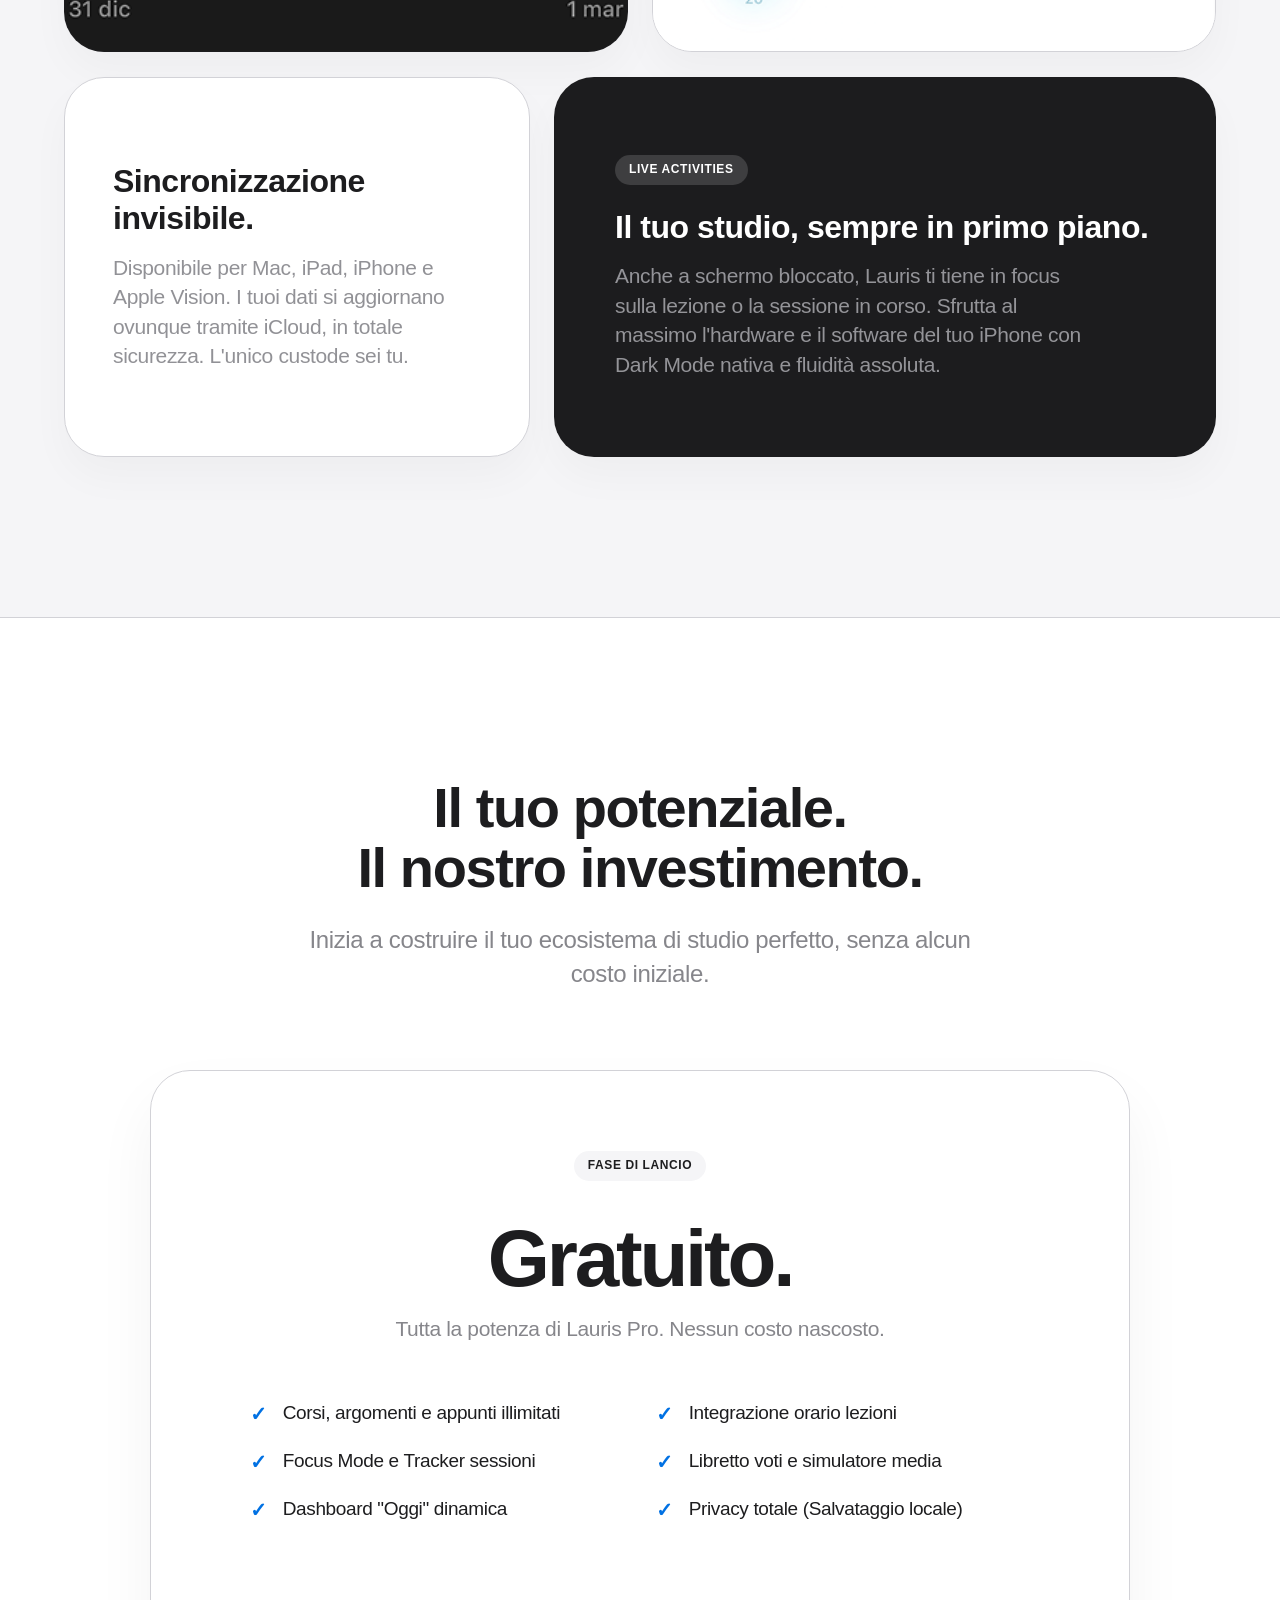
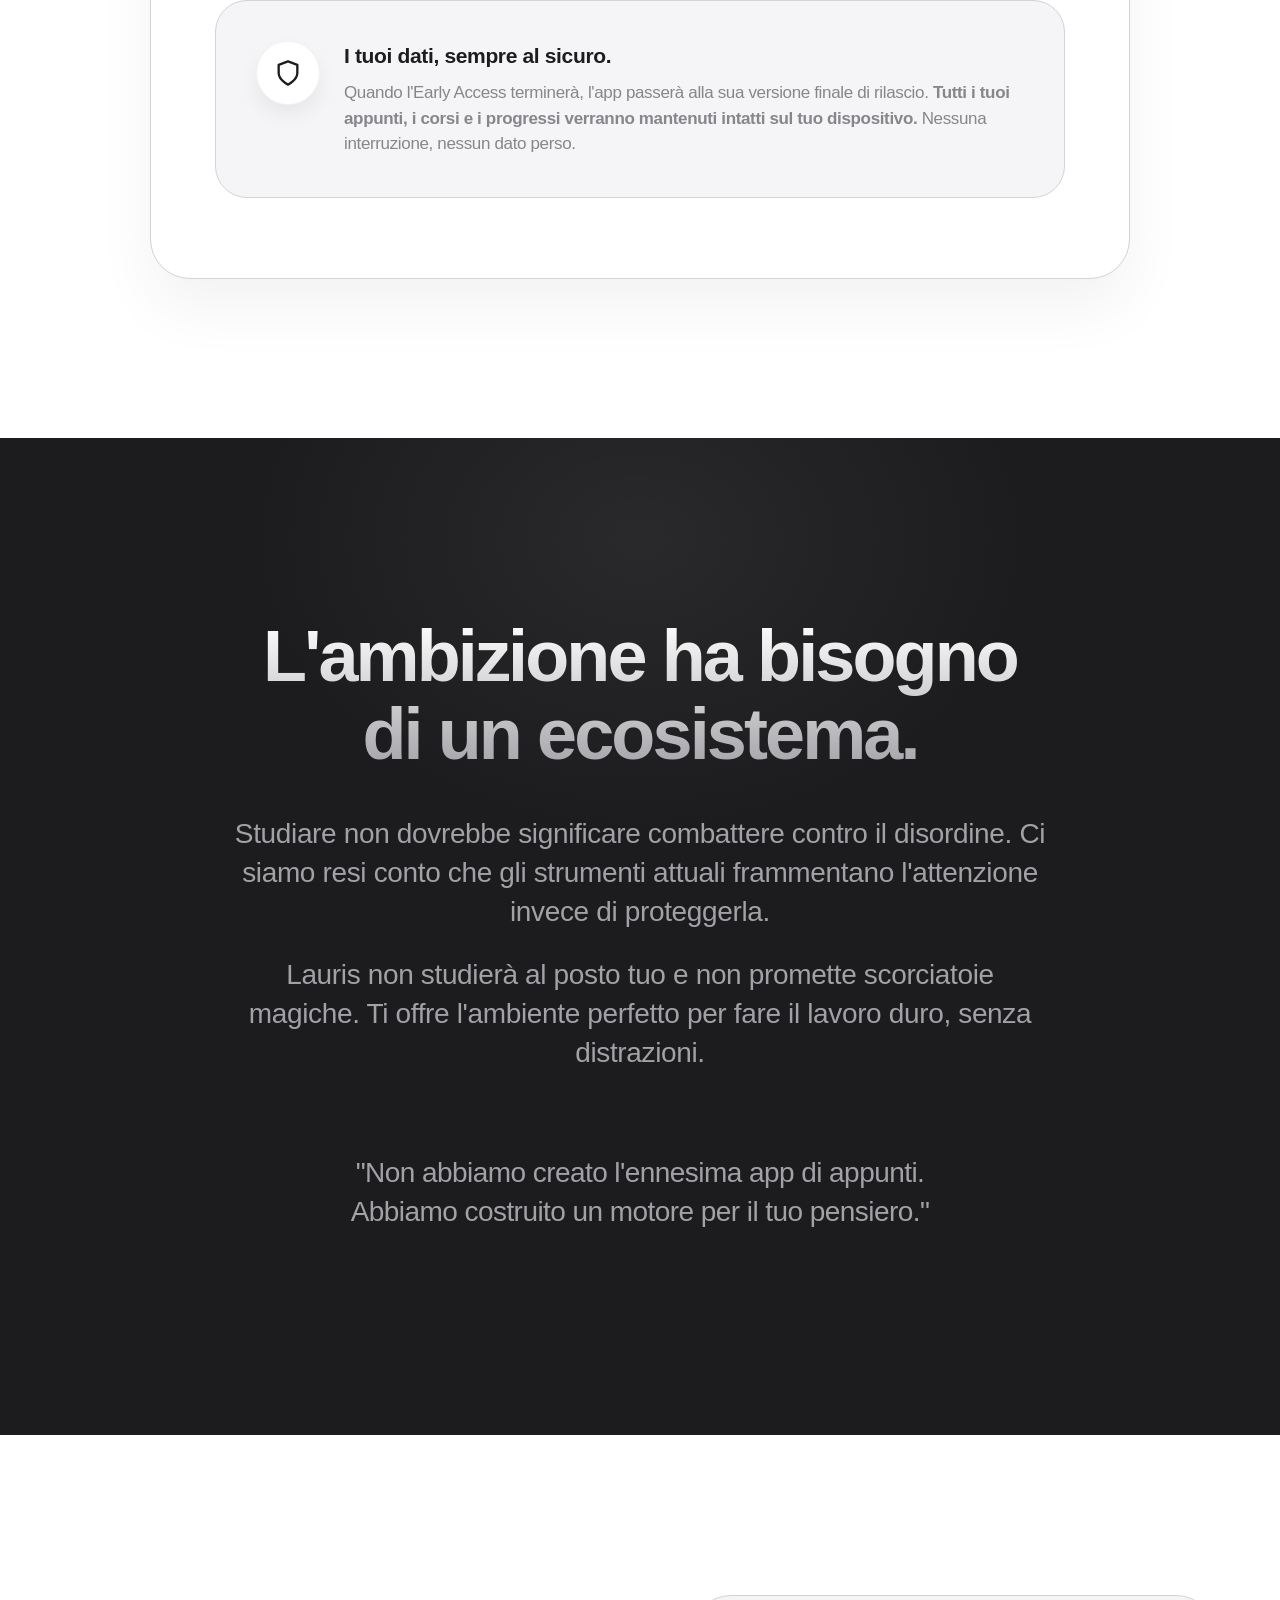
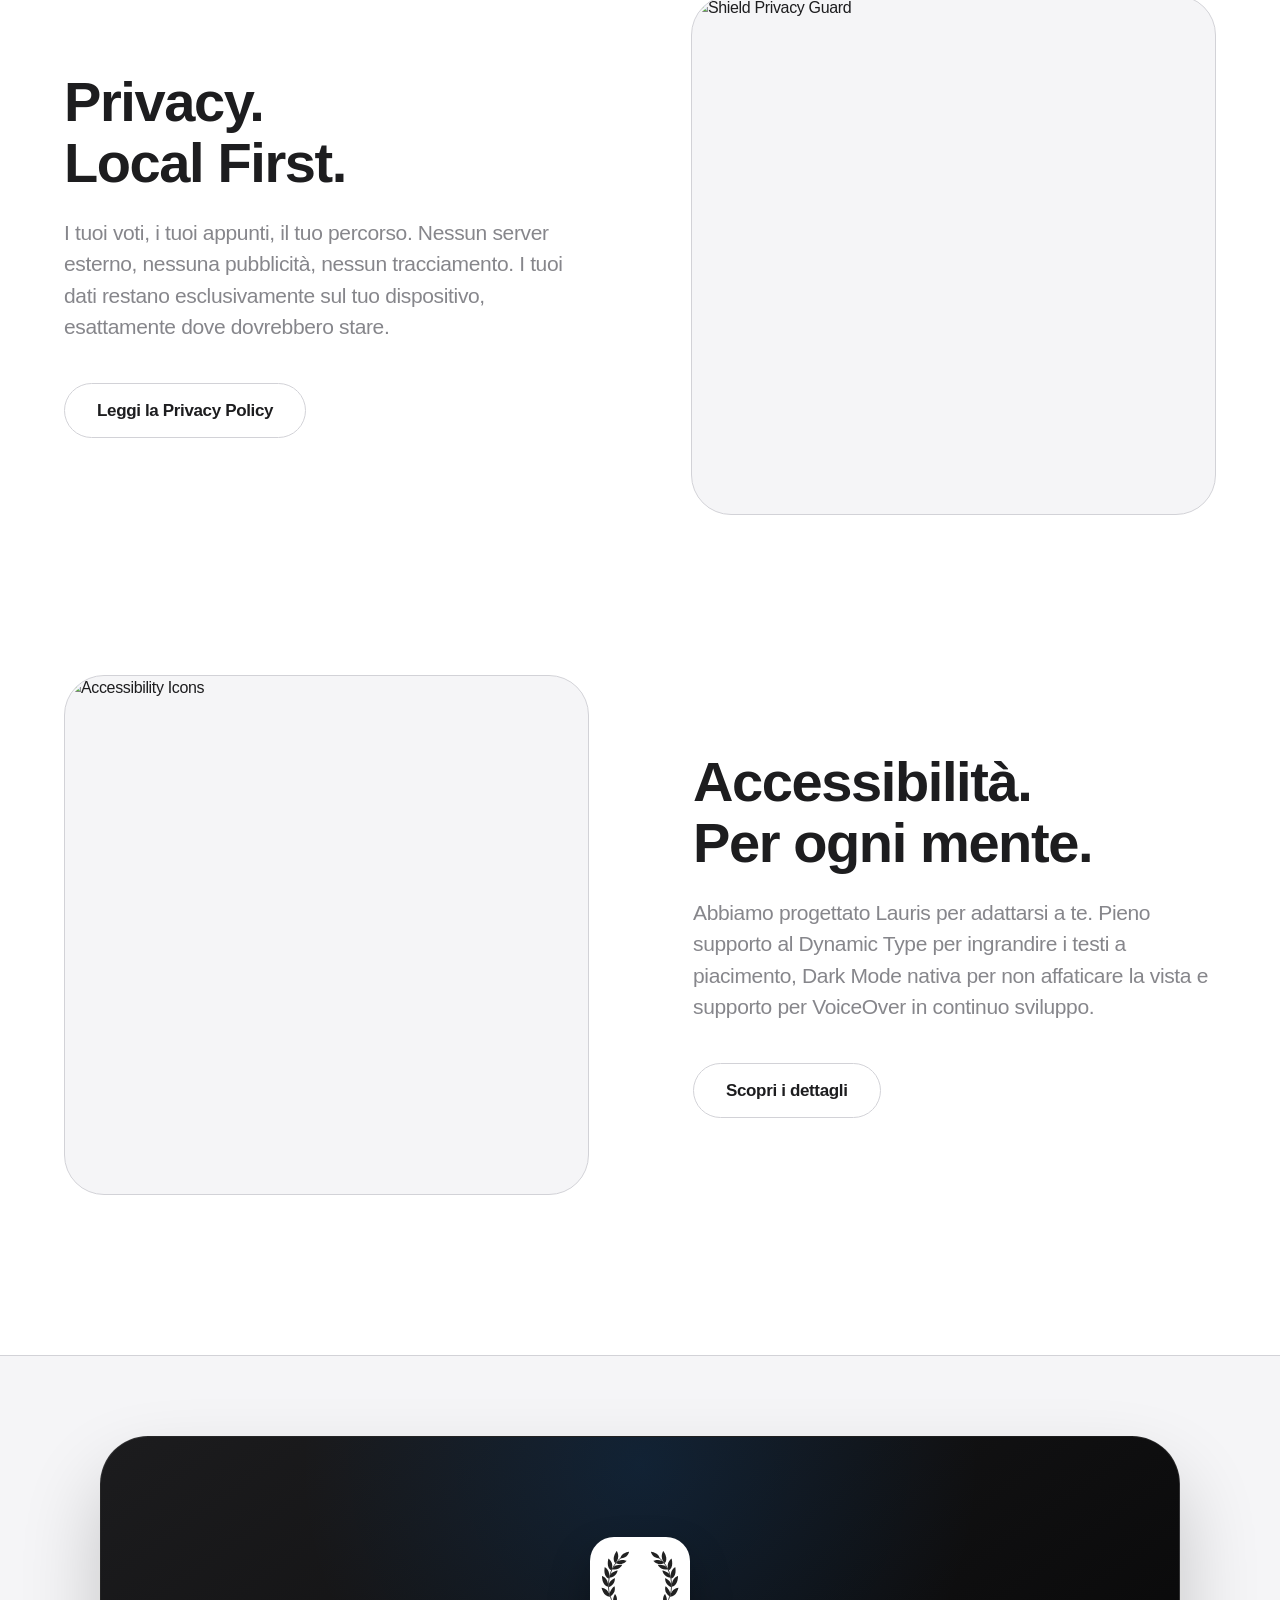
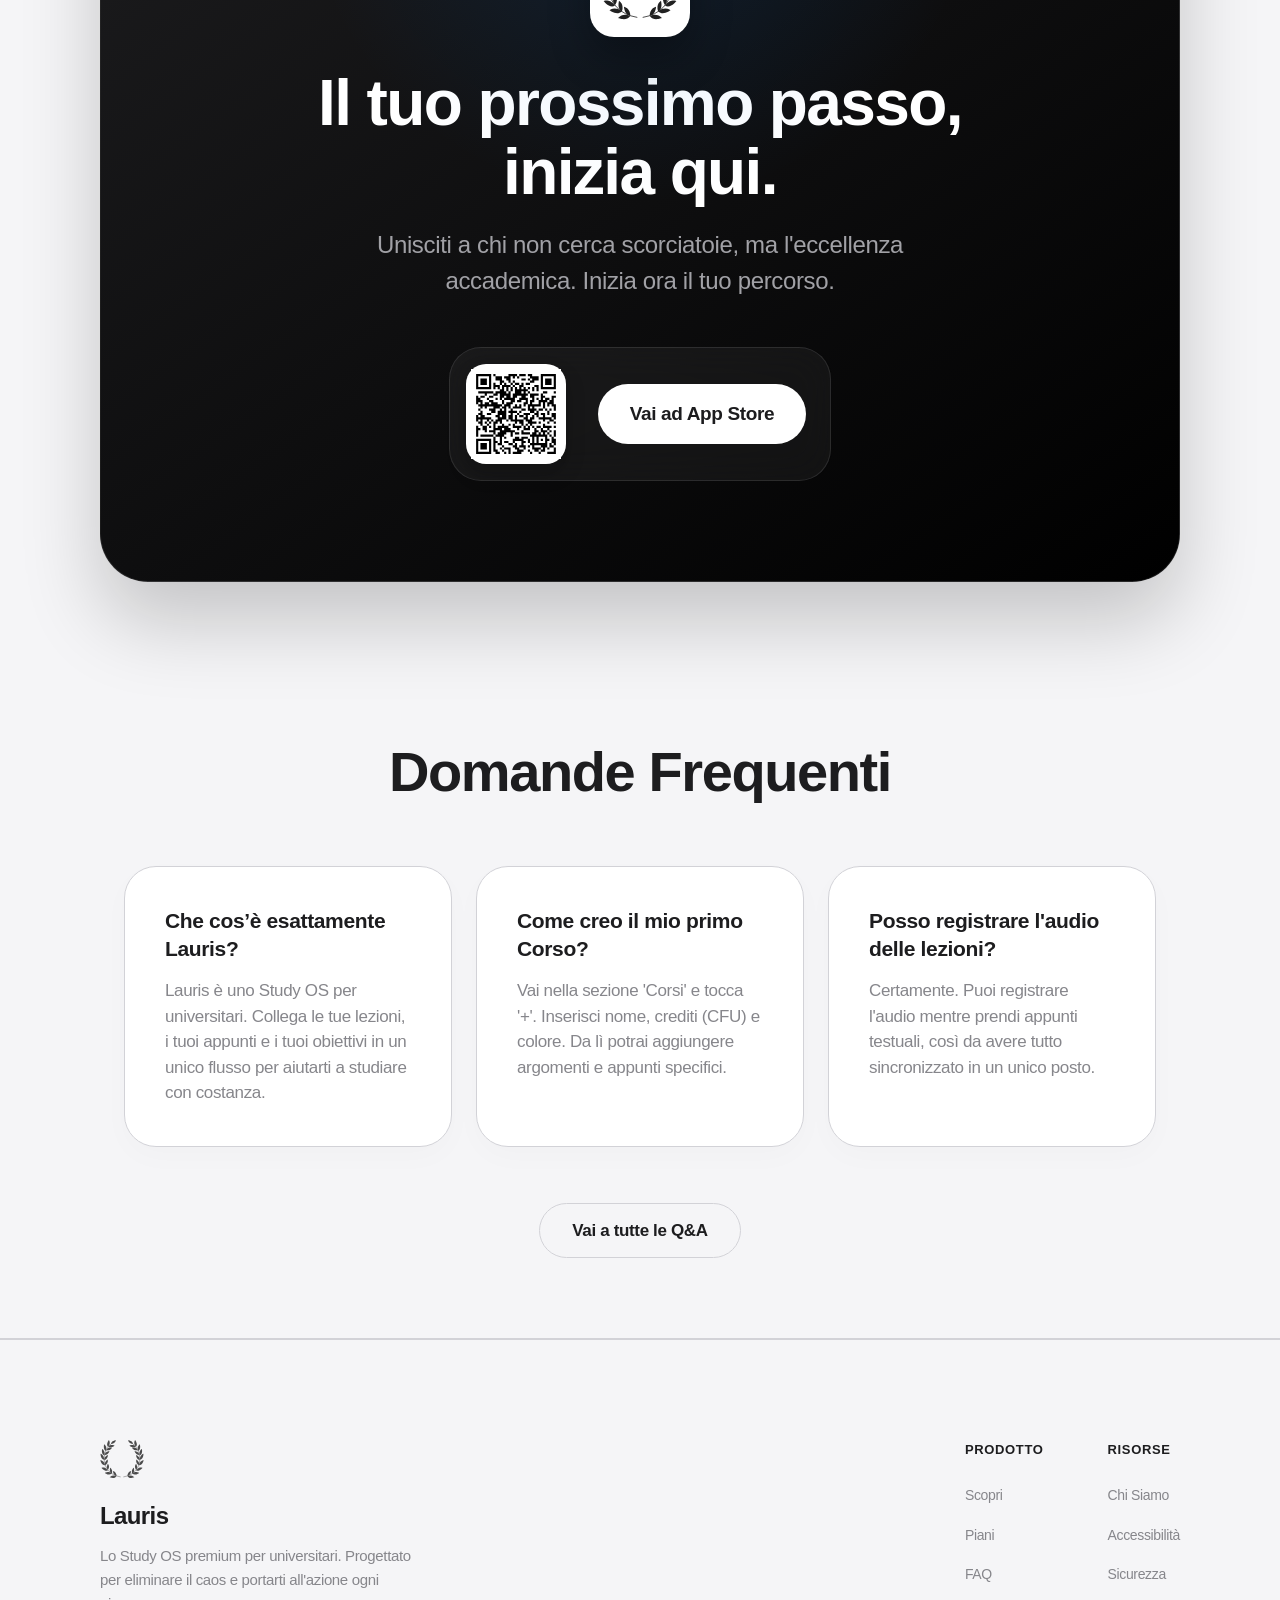
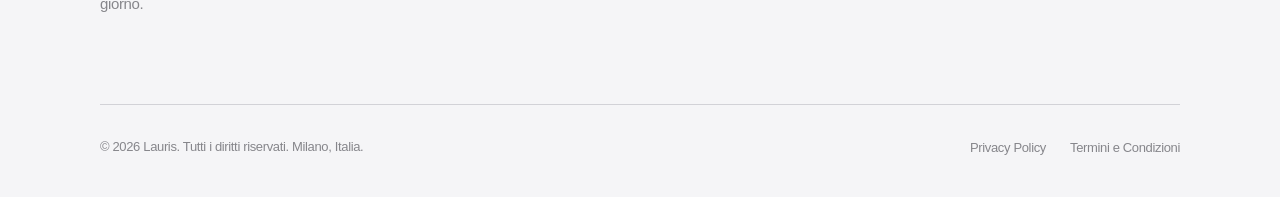
==== commit 15fa20ff: "New design" ====
--- a/index.html
+++ b/index.html
@@ -1,201 +1,305 @@
 <!DOCTYPE html> 
-<html amp lang="it"> 
+<html lang="it"> 
 <head> 
 <meta charset="UTF-8"> 
-<meta name="viewport" content="width=device-width,initial-scale=1,minimum-scale=1"> 
+<meta name="viewport" content="width=device-width,initial-scale=1,minimum-scale=1,viewport-fit=cover"> 
 <title>Lauris - Lo Study OS Premium per Universitari</title> 
 <link rel="canonical" href="https://lauris.app/">
-
 <meta name="apple-itunes-app" content="app-id=6759625379">
 
-<script async src="https://cdn.ampproject.org/v0.js"></script>
-<script async custom-element="amp-lightbox" src="https://cdn.ampproject.org/v0/amp-lightbox-0.1.js"></script>
-<script async custom-element="amp-accordion" src="https://cdn.ampproject.org/v0/amp-accordion-0.1.js"></script>
-<script async custom-element="amp-fx-collection" src="https://cdn.ampproject.org/v0/amp-fx-collection-0.1.js"></script>
-
-<style amp-boilerplate>body{-webkit-animation:-amp-start 8s steps(1,end) 0s 1 normal both;-moz-animation:-amp-start 8s steps(1,end) 0s 1 normal both;-ms-animation:-amp-start 8s steps(1,end) 0s 1 normal both;animation:-amp-start 8s steps(1,end) 0s 1 normal both}@-webkit-keyframes -amp-start{from{visibility:hidden}to{visibility:visible}}@-moz-keyframes -amp-start{from{visibility:hidden}to{visibility:visible}}@-ms-keyframes -amp-start{from{visibility:hidden}to{visibility:visible}}@-o-keyframes -amp-start{from{visibility:hidden}to{visibility:visible}}@keyframes -amp-start{from{visibility:hidden}to{visibility:visible}}</style><noscript><style amp-boilerplate>body{-webkit-animation:none;-moz-animation:none;-ms-animation:none;animation:none}</style></noscript>
-
-<style amp-custom> 
+<style> 
 :root { 
+    /* Colori Semantici di Sistema - LIGHT MODE */
     --bg-primary: #ffffff; 
     --bg-secondary: #f5f5f7; 
-    --bg-inverted: #000000;
     
     --color-text: #1d1d1f; 
     --color-text-secondary: #86868b; 
-    --color-text-inverted: #f5f5f7;
-    
     --color-border: #d2d2d7; 
     --color-accent: #0071e3; 
+    --focus-ring: rgba(0, 113, 227, 0.5);
     
-    --nav-bg: rgba(255,255,255,0.8); 
-    --nav-hover: rgba(0,0,0,0.05); 
-    --device-bezel: #1c1c1e;
-    --sf-pro: -apple-system,BlinkMacSystemFont,'SF Pro Display','Segoe UI',Roboto,sans-serif; 
+    --nav-bg: rgba(255, 255, 255, 0.85); 
+    --nav-hover: rgba(0, 0, 0, 0.05); 
+    
+    /* Colori Assoluti (Per le sezioni "Pro") */
+    --always-dark-surface: #1c1c1e;
+    --always-light-text: #ffffff;
+    --always-light-text-sec: #a1a1a6;
+    
+    --sf-pro: -apple-system, BlinkMacSystemFont, 'SF Pro Display', 'SF Pro Text', 'Segoe UI', Roboto, Helvetica, Arial, sans-serif; 
 } 
 
 @media (prefers-color-scheme: dark) { 
     :root { 
+        /* Colori Semantici di Sistema - DARK MODE */
         --bg-primary: #000000; 
         --bg-secondary: #1c1c1e; 
-        --bg-inverted: #ffffff;
         
         --color-text: #f5f5f7; 
         --color-text-secondary: #a1a1a6; 
-        --color-text-inverted: #1d1d1f;
+        --color-border: #38383a; 
+        --color-accent: #2997ff; 
+        --focus-ring: rgba(41, 151, 255, 0.5);
         
-        --color-border: #424245; 
-        --color-accent: #2997ff; 
-        
-        --nav-bg: rgba(0,0,0,0.8); 
-        --nav-hover: rgba(255,255,255,0.1); 
-        --device-bezel: #2c2c2e;
+        --nav-bg: rgba(28, 28, 30, 0.85); 
+        --nav-hover: rgba(255, 255, 255, 0.1); 
     } 
-    .brand amp-img { filter: invert(1) hue-rotate(180deg); }
-    .manifesto { border-top: 1px solid var(--color-border); border-bottom: 1px solid var(--color-border); }
+    /* Inversione Logo e Icona in Dark Mode */
+    .brand img, .adaptive-icon { filter: invert(1) hue-rotate(180deg); }
+    
+    .os-card, .plan-card, .split-visual { box-shadow: none !important; }
+    .faq-card { background: #2c2c2e !important; border-color: #38383a !important; }
+    .plan-safeguard-icon { box-shadow: none !important; border-color: var(--color-border) !important; }
 }
 
 * { margin:0; padding:0; box-sizing:border-box; } 
-body { font-family:var(--sf-pro); background:var(--bg-primary); color:var(--color-text); line-height:1.47059; font-weight: 400; letter-spacing: -0.022em; -webkit-font-smoothing:antialiased; } 
+body { font-family: var(--sf-pro); background: var(--bg-primary); color: var(--color-text); line-height: 1.47059; font-weight: 400; letter-spacing: -0.022em; -webkit-font-smoothing: antialiased; overflow-x: hidden; } 
 html { scroll-behavior: smooth; }
 
-/* Animazione On-Load per la Hero (Senza Scroll) */
-@keyframes heroFadeIn {
-    0% { opacity: 0; transform: translateY(30px); }
-    100% { opacity: 1; transform: translateY(0); }
+/* ACCESSIBILITÀ - FOCUS RINGS */
+:focus:not(:focus-visible) { outline: none; }
+:focus-visible { outline: 3px solid var(--color-accent); outline-offset: 2px; border-radius: 8px; box-shadow: 0 0 0 4px var(--focus-ring); }
+nav a.nav-link:focus-visible, nav span.nav-link:focus-visible, .btn-primary:focus-visible, .btn-secondary:focus-visible, .btn-nav-download:focus-visible { border-radius: 980px; }
+.btn-close:focus-visible { border-radius: 50%; }
+
+/* ANIMAZIONI SCROLL (INTERSECTION OBSERVER) */
+.reveal { opacity: 0; transform: translateY(40px); transition: opacity 0.8s cubic-bezier(0.16, 1, 0.3, 1), transform 0.8s cubic-bezier(0.16, 1, 0.3, 1); will-change: opacity, transform; }
+.reveal.active { opacity: 1; transform: translateY(0); }
+.delay-1 { transition-delay: 0.1s; }
+.delay-2 { transition-delay: 0.2s; }
+.delay-3 { transition-delay: 0.3s; }
+
+/* REGOLE DI SPACING GLOBALI */
+.section-primary { background: var(--bg-primary); padding: 160px 0; }
+.section-secondary { background: var(--bg-secondary); padding: 160px 0; border-top: 1px solid var(--color-border); border-bottom: 1px solid var(--color-border); }
+
+/* TIPOGRAFIA E GERARCHIA */
+h2 { font-size: 56px; font-weight: 700; letter-spacing: -0.025em; line-height: 1.08; margin-bottom: 24px; color: var(--color-text); }
+h3 { font-size: 32px; font-weight: 600; letter-spacing: -0.015em; margin-bottom: 16px; line-height: 1.15; color: var(--color-text); }
+p { font-size: 21px; line-height: 1.5; color: var(--color-text-secondary); margin-bottom: 24px; }
+.lead-text { font-size: 24px; max-width: 720px; margin: 0 auto 64px auto; color: var(--color-text-secondary); line-height: 1.4; font-weight: 500; text-align: center; letter-spacing: -0.015em; } 
+
+.badge { display: inline-block; padding: 6px 14px; background: rgba(0,0,0,0.05); color: var(--color-text); font-size: 12px; font-weight: 700; text-transform: uppercase; letter-spacing: 0.05em; border-radius: 980px; margin-bottom: 24px; }
+@media (prefers-color-scheme: dark) { .badge { background: rgba(255,255,255,0.1); } }
+
+/* NAVIGAZIONE */
+nav { position: fixed; top: 0; width: 100%; background: var(--nav-bg); backdrop-filter: saturate(180%) blur(20px); -webkit-backdrop-filter: saturate(180%) blur(20px); border-bottom: 1px solid var(--color-border); z-index: 100; transition: all 0.3s cubic-bezier(0.16, 1, 0.3, 1); } 
+nav .container { max-width: 1200px; margin: 0 auto; padding: 14px 24px; display: grid; grid-template-columns: 1fr auto 1fr; align-items: center; } 
+.brand { display: flex; align-items: center; gap: 8px; text-decoration: none; color: var(--color-text); cursor: pointer; justify-self: start;} 
+.brand h1 { font-size: 21px; font-weight: 600; letter-spacing: -0.015em; margin: 0; } 
+nav .links { display: flex; gap: 8px; justify-self: center; } 
+nav a.nav-link, nav span.nav-link { color: var(--color-text); text-decoration: none; font-size: 15px; font-weight: 500; padding: 8px 18px; border-radius: 980px; transition: background 0.2s, color 0.2s; cursor: pointer; } 
+nav a.nav-link:hover, nav span.nav-link:hover { background: var(--nav-hover); color: var(--color-text); } 
+.nav-actions { justify-self: end; }
+
+/* BOTTONI CON MICRO-INTERAZIONI */
+.btn-nav-download { background: var(--color-text); color: var(--bg-primary); font-size: 14px; font-weight: 600; padding: 8px 18px; border-radius: 980px; text-decoration: none; transition: transform 0.2s cubic-bezier(0.16, 1, 0.3, 1), opacity 0.2s; display: inline-block; }
+.btn-nav-download:hover { transform: scale(1.03); opacity: 0.95; }
+.btn-nav-download:active { transform: scale(0.97); }
+
+.btn-primary { display: inline-flex; align-items: center; justify-content: center; background: var(--color-text); color: var(--bg-primary); font-size: 19px; font-weight: 600; padding: 20px 48px; border-radius: 980px; text-decoration: none; transition: transform 0.3s cubic-bezier(0.16, 1, 0.3, 1), box-shadow 0.3s; cursor: pointer; border: none; } 
+.btn-primary:hover { transform: scale(1.02); box-shadow: 0 10px 20px rgba(0,0,0,0.1); } 
+.btn-primary:active { transform: scale(0.98); }
+
+.btn-secondary { display: inline-block; background: transparent; color: var(--color-text); font-size: 17px; font-weight: 600; padding: 14px 32px; border-radius: 980px; text-decoration: none; border: 1px solid var(--color-border); cursor: pointer; transition: background 0.2s, border-color 0.2s, transform 0.2s; }
+.btn-secondary:hover { background: var(--nav-hover); border-color: var(--color-text-secondary); }
+.btn-secondary:active { transform: scale(0.97); }
+
+.container { max-width: 1080px; margin: 0 auto; padding: 0 24px; } 
+.text-center { text-align: center; }
+
+/* HERO SECTION */ 
+.hero { text-align: center; padding-top: 180px; padding-bottom: 80px; background: var(--bg-primary); display: flex; flex-direction: column; align-items: center; } 
+.hero-content { max-width: 90%; padding: 0 20px; } 
+.hero h2 { font-size: 80px; font-weight: 700; letter-spacing: -0.04em; margin-bottom: 24px; line-height: 1.05; } 
+.hero p { font-size: 28px; font-weight: 500; margin-bottom: 48px; letter-spacing: -0.015em; max-width: 760px; margin-left: auto; margin-right: auto; } 
+.price-badge { display: inline-block; background: var(--bg-secondary); color: var(--color-accent); padding: 8px 16px; border-radius: 12px; font-size: 14px; font-weight: 700; margin-bottom: 32px; text-transform: uppercase; letter-spacing: 0.03em; border: 1px solid var(--color-border); }
+
+/* CAROSELLO */
+.screenshots-scroller { display: flex; gap: 32px; overflow-x: auto; padding: 40px 5vw 100px; scroll-snap-type: x mandatory; scrollbar-width: none; -webkit-overflow-scrolling: touch; }
+.screenshots-scroller::-webkit-scrollbar { display: none; }
+.screenshot-item { flex: 0 0 300px; border-radius: 44px; border: 10px solid var(--always-dark-surface); scroll-snap-align: center; box-shadow: 0 30px 60px rgba(0,0,0,0.15); background: #000; overflow: hidden; transition: transform 0.4s cubic-bezier(0.16, 1, 0.3, 1); }
+.screenshot-item:hover { transform: translateY(-8px); }
+.screenshot-item img { width: 100%; height: auto; display: block; }
+
+/* OS GRID */
+.os-grid { display: grid; grid-template-columns: repeat(12, 1fr); gap: 24px; max-width: 1200px; margin: 0 auto; padding: 0 24px; } 
+.os-card { background: var(--bg-primary); border-radius: 40px; display: flex; flex-direction: column; overflow: hidden; position: relative; box-shadow: 0 20px 40px rgba(0,0,0,0.03); border: 1px solid var(--color-border); transition: transform 0.4s cubic-bezier(0.16, 1, 0.3, 1), box-shadow 0.4s; } 
+.os-card:hover { transform: translateY(-6px); box-shadow: 0 30px 60px rgba(0,0,0,0.08); }
+.os-card.span-12 { grid-column: span 12; }
+.os-card.span-7 { grid-column: span 7; }
+.os-card.span-6 { grid-column: span 6; }
+.os-card.span-5 { grid-column: span 5; }
+
+.os-card.tall { min-height: 640px; padding-top: 64px; align-items: center; text-align: center; }
+.os-card.short { min-height: 380px; padding: 48px; justify-content: center; text-align: left; }
+.os-card.hero-card { min-height: 480px; padding: 80px 40px; justify-content: center; text-align: center; }
+
+.os-card.dark { background: var(--always-dark-surface); border-color: transparent; }
+.os-card.dark h3 { color: var(--always-light-text); }
+.os-card.dark p { color: var(--always-light-text-sec); }
+.os-card.dark .badge { background: rgba(255,255,255,0.15); color: var(--always-light-text); border: none; }
+@media (prefers-color-scheme: dark) {
+    .os-card.dark { border-color: var(--color-border); } 
 }
 
-.section-primary { background: var(--bg-primary); padding: 120px 0; }
-.section-secondary { background: var(--bg-secondary); padding: 160px 0; border-top: 1px solid var(--color-border); border-bottom: 1px solid var(--color-border); }
-.section-dark { background: var(--bg-inverted); color: var(--color-text-inverted); padding: 200px 0; text-align: center; }
-
-nav { position:fixed; top:0; width: 100%; background:var(--nav-bg); backdrop-filter:saturate(180%) blur(20px); -webkit-backdrop-filter:saturate(180%) blur(20px); border-bottom:1px solid var(--color-border); z-index:100; transition: all 0.3s; } 
-nav .container { max-width:1200px; margin:0 auto; padding:12px 24px; display:grid; grid-template-columns: 1fr auto 1fr; align-items:center; } 
-.brand { display: flex; align-items: center; gap: 8px; text-decoration: none; color: var(--color-text); cursor:pointer; justify-self: start;} 
-.brand h1 { font-size:21px; font-weight:600; letter-spacing:-.01em; margin: 0; } 
-nav .links { display:flex; gap:12px; justify-self: center; } 
-nav a.nav-link { color:var(--color-text); text-decoration:none; font-size:14px; font-weight:400; padding:6px 12px; border-radius:12px; transition:background .2s; cursor: pointer; } 
-nav a.nav-link:hover { background:var(--nav-hover); } 
-.nav-actions { justify-self: end; }
-.btn-nav-download { background: var(--color-text); color: var(--bg-primary); font-size: 14px; font-weight: 600; padding: 6px 16px; border-radius: 980px; text-decoration: none; transition: opacity 0.2s; }
-.btn-nav-download:hover { opacity: 0.8; }
-
-h2 { font-size: 56px; font-weight: 700; letter-spacing: -0.02em; line-height: 1.1; margin-bottom: 24px; }
-h3 { font-size: 32px; font-weight: 600; letter-spacing: -0.015em; margin-bottom: 16px; }
-p { font-size: 21px; line-height: 1.5; color: var(--color-text-secondary); margin-bottom: 24px; }
-.lead-text { font-size: 24px; max-width: 760px; margin: 0 auto 60px auto; color: var(--color-text-secondary); line-height: 1.4; font-weight: 500; text-align: center; } 
-.badge { display: inline-block; padding: 6px 12px; background: var(--bg-secondary); color: var(--color-text); font-size: 12px; font-weight: 600; text-transform: uppercase; letter-spacing: 0.05em; border-radius: 980px; margin-bottom: 16px; border: 1px solid var(--color-border); }
-
-.btn-primary { display: inline-block; background: var(--color-text); color: var(--bg-primary); font-size: 19px; font-weight: 600; padding: 20px 48px; border-radius: 980px; text-decoration: none; transition: transform 0.3s; cursor: pointer; border: none; } 
-.btn-primary:hover { transform: scale(1.03); opacity: 0.9; } 
-.btn-secondary { display: inline-block; background: transparent; color: var(--color-text); font-size: 17px; font-weight: 600; padding: 14px 28px; border-radius: 980px; text-decoration: none; border: 1px solid var(--color-border); cursor: pointer; transition: background 0.2s; }
-.btn-secondary:hover { background: var(--nav-hover); }
-
-.container { max-width:1080px; margin:0 auto; padding:0 24px; } 
-.text-center { text-align: center; }
-
-/* Hero */ 
-.hero { text-align:center; padding-top: 200px; padding-bottom: 80px; display: flex; flex-direction: column; align-items: center; background: var(--bg-primary);} 
-.hero-content { 
-    max-width: 860px; padding: 0 20px; margin-bottom: 40px; 
-    /* Animazione CSS per risolvere il bug dello scroll iniziale */
-    animation: heroFadeIn 1s cubic-bezier(0.16, 1, 0.3, 1) forwards; 
-} 
-.hero h2 { font-size:80px; font-weight:700; letter-spacing:-.04em; margin-bottom:24px; line-height:1.05; } 
-.hero p { font-size:28px; font-weight:500; margin-bottom: 48px; letter-spacing: -0.015em; } 
-.price-badge { display: inline-block; background: var(--bg-secondary); color: var(--color-accent); padding: 6px 14px; border-radius: 8px; font-size: 13px; font-weight: 700; margin-bottom: 24px; text-transform: uppercase; letter-spacing: 0.02em; border: 1px solid var(--color-border); }
-
-/* Horizontal Scroller */
-.screenshots-scroller { display: flex; gap: 30px; overflow-x: auto; padding: 40px 5vw 100px; scroll-snap-type: x mandatory; scrollbar-width: none; }
-.screenshots-scroller::-webkit-scrollbar { display: none; }
-.screenshot-item { flex: 0 0 300px; border-radius: 44px; border: 10px solid #1c1c1e; scroll-snap-align: center; box-shadow: 0 30px 60px rgba(0,0,0,0.15); background: #000; overflow: hidden; }
-
-
-.bento-grid { display: grid; grid-template-columns: repeat(12, 1fr); gap: 24px; max-width: 1200px; margin: 0 auto; padding: 0 24px; } 
-.bento-item { background: var(--bg-primary); border-radius: 32px; padding: 48px; display: flex; flex-direction: column; overflow: hidden; position: relative; box-shadow: 0 20px 40px rgba(0,0,0,0.04); transition: transform 0.4s cubic-bezier(0.16, 1, 0.3, 1); } 
-.bento-item:hover { transform: translateY(-4px); }
-.bento-large { grid-column: span 12; align-items: center; text-align: center; padding: 80px 40px; } 
-.bento-large p { max-width: 760px; font-size: 24px; margin: 0; } 
-.bento-half { grid-column: span 6; justify-content: space-between; } 
-.bento-third { grid-column: span 4; justify-content: space-between; padding: 40px 32px; }
-.bento-visual { margin-top: 32px; height: 220px; border-radius: 20px; background: var(--bg-secondary); display: flex; align-items: center; justify-content: center; font-size: 15px; color: var(--color-text-secondary); border: 1px solid var(--color-border); }
-
-.manifesto-content { max-width: 860px; margin: 0 auto; padding: 0 24px; }
-.manifesto h2 { font-size: 64px; margin-bottom: 40px; color: var(--color-text-inverted); }
-.manifesto p { font-size: 28px; opacity: 0.9; line-height: 1.4; font-weight: 500; color: var(--color-text-inverted); }
-.manifesto-quote { font-size: 32px; font-style: italic; margin-top: 80px; color: var(--color-text-inverted); opacity: 0.6; }
-
+.os-card-content { max-width: 540px; margin: 0 auto; z-index: 2; width: 100%; }
+.os-card.tall .os-card-content { margin-bottom: 48px; display: flex; flex-direction: column; align-items: center; }
+.os-card.span-12 h3 { font-size: 48px; }
+.os-card p { font-size: 21px; margin: 0; line-height: 1.4; max-width: 480px; opacity: 0.9; }
+
+.bento-visual { flex-grow: 1; width: 100%; display: flex; align-items: flex-end; justify-content: center; position: relative; margin-top: auto; }
+.bento-visual img { width: 100%; height: 100%; border-radius: 20px 20px 0 0; object-fit: cover; object-position: top; display: block; }
+
+/* MANIFESTO MIGLIORATO (Apple Cinematic Style) */
+.section-dark { background: var(--always-dark-surface); padding: 180px 0; text-align: center; position: relative; overflow: hidden;}
+.section-dark::before { content: ''; position: absolute; top: -20%; left: 50%; transform: translateX(-50%); width: 800px; height: 600px; background: radial-gradient(ellipse at center, rgba(255,255,255,0.06) 0%, transparent 70%); pointer-events: none; }
+.manifesto-content { max-width: 860px; margin: 0 auto; padding: 0 24px; position: relative; z-index: 2;}
+/* Gradiente sul testo del titolo */
+.manifesto h2 { font-size: 72px; letter-spacing: -0.04em; margin-bottom: 40px; background: linear-gradient(180deg, #ffffff 0%, #a1a1a6 100%); -webkit-background-clip: text; -webkit-text-fill-color: transparent; }
+.manifesto p { font-size: 28px; line-height: 1.4; font-weight: 500; color: var(--always-light-text-sec); margin-bottom: 24px;}
+/* Citazione di forte impatto */
+.manifesto-quote { font-size: 36px; font-weight: 600; letter-spacing: -0.02em; color: var(--always-light-text); margin-top: 80px; }
+
+/* SPLIT SECTIONS */
 .split-section { display: flex; align-items: center; gap: 80px; max-width: 1200px; margin: 0 auto; padding: 0 24px; }
 .split-section.reverse { flex-direction: row-reverse; }
-.split-text { flex: 1; }
-.split-text h2 { font-size: 48px; margin-bottom: 24px; }
-.split-visual { flex: 1; height: 480px; background: var(--bg-secondary); border-radius: 40px; display: flex; align-items: center; justify-content: center; color: var(--color-text-secondary); font-size: 18px; font-weight: 500; overflow: hidden; box-shadow: inset 0 0 0 1px var(--color-border); }
-
-.download-section { text-align: center; max-width: 980px; margin: 0 auto; padding: 0 24px; } 
-.download-section h2 { font-size: 72px; letter-spacing: -0.03em;} 
-.download-assets { display: flex; flex-direction: column; align-items: center; gap: 40px; margin-top: 60px;} 
-.qr-container { width: 180px; height: 180px; background: #fff; padding: 16px; border-radius: 32px; box-shadow: 0 20px 40px rgba(0,0,0,0.08); } 
-
-.faq-preview-section { max-width: 1080px; margin: 120px auto 0; padding: 0 24px; }
-.faq-grid { display: grid; grid-template-columns: repeat(auto-fit, minmax(320px, 1fr)); gap: 24px; margin-bottom: 48px; }
-.faq-card { background: var(--bg-primary); padding: 32px; border-radius: 24px; text-align: left; box-shadow: 0 10px 30px rgba(0,0,0,0.03); }
-.faq-card h4 { font-size: 21px; font-weight: 600; margin-bottom: 12px; line-height: 1.3; color: var(--color-text); }
+.split-text { flex: 1; padding-right: 24px; }
+.split-section.reverse .split-text { padding-right: 0; padding-left: 24px; }
+.split-visual { flex: 1; height: 520px; border-radius: 40px; display: flex; align-items: center; justify-content: center; overflow: hidden; background: var(--bg-secondary); border: 1px solid var(--color-border); }
+.split-visual img { width: 100%; height: 100%; object-fit: cover; transition: transform 0.5s cubic-bezier(0.16, 1, 0.3, 1); }
+.split-visual:hover img { transform: scale(1.05); }
+
+/* SEZIONE PIANI (Copy Apple Style) */
+.plan-card { max-width: 980px; margin: 0 auto; background: var(--bg-primary); border-radius: 40px; padding: 80px 64px; text-align: left; position: relative; overflow: hidden; border: 1px solid var(--color-border); box-shadow: 0 30px 60px rgba(0,0,0,0.05); }
+.plan-features-grid { display: grid; grid-template-columns: repeat(auto-fit, minmax(320px, 1fr)); gap: 32px; margin-bottom: 56px; max-width: 780px; margin-left: auto; margin-right: auto; }
+.plan-card ul { list-style: none; padding: 0; margin: 0; }
+.plan-card li { display: flex; align-items: flex-start; gap: 16px; margin-bottom: 20px; font-size: 19px; line-height: 1.4; font-weight: 500; color: var(--color-text);}
+.plan-card li span.check { color: var(--color-accent); font-weight: 700; font-size: 20px; }
+
+.plan-safeguard { display: flex; align-items: flex-start; gap: 24px; background: var(--bg-secondary); padding: 40px; border-radius: 32px; text-align: left; border: 1px solid var(--color-border); }
+.plan-safeguard-icon { width: 64px; height: 64px; background: var(--bg-primary); border-radius: 50%; display: flex; align-items: center; justify-content: center; flex-shrink: 0; box-shadow: 0 10px 20px rgba(0,0,0,0.06); color: var(--color-text); border: 1px solid rgba(0,0,0,0.05); }
+.plan-safeguard-text h4 { font-size: 21px; font-weight: 600; margin-bottom: 8px; color: var(--color-text); }
+.plan-safeguard-text p { font-size: 17px; margin: 0; color: var(--color-text-secondary); line-height: 1.5; }
+
+/* SEZIONE DOWNLOAD (QR Integrato e Armonioso) */
+.download-wrapper { background: linear-gradient(145deg, var(--always-dark-surface) 0%, #000000 100%); border-radius: 48px; padding: 100px 40px; text-align: center; max-width: 1080px; margin: 0 auto; position: relative; overflow: hidden; box-shadow: 0 40px 80px rgba(0,0,0,0.2); border: 1px solid rgba(255,255,255,0.1); }
+.download-wrapper::before { content: ''; position: absolute; top: -50%; left: 50%; width: 800px; height: 800px; transform: translateX(-50%); background: radial-gradient(circle, rgba(0, 113, 227, 0.15) 0%, transparent 60%); pointer-events: none; }
+.download-wrapper h2 { color: var(--always-light-text); font-size: 64px; margin-bottom: 20px; }
+.download-wrapper p { color: var(--always-light-text-sec); font-size: 24px; margin-bottom: 48px; max-width: 600px; margin-left: auto; margin-right: auto; }
+
+.app-icon-mockup { width: 100px; height: 100px; padding: 10px; border-radius: 24px; background: var(--bg-primary); margin: 0 auto 32px; display: flex; align-items: center; justify-content: center; box-shadow: 0 20px 40px rgba(0,0,0,0.3); border: 1px solid rgba(255,255,255,0.2); overflow: hidden; position: relative; z-index: 2;}
+.app-icon-mockup img { width: 100%; height: 100%; object-fit: contain; transition: filter 0.3s ease; }
+
+/* Nuova "Action Station" per Scaricare */
+.download-action-station { display: inline-flex; align-items: center; gap: 32px; background: rgba(255,255,255,0.05); padding: 16px 24px 16px 16px; border-radius: 32px; border: 1px solid rgba(255,255,255,0.1); backdrop-filter: blur(20px); -webkit-backdrop-filter: blur(20px); position: relative; z-index: 2;}
+.qr-container { width: 100px; height: 100px; background: #ffffff !important; padding: 5px; border-radius: 20px; box-shadow: 0 10px 20px rgba(0,0,0,0.2); margin: 0; } 
+.qr-container img { width: 100%; height: 100%; }
+.download-action-text { text-align: left; display: flex; flex-direction: column; gap: 12px; }
+.download-action-text span { font-size: 14px; font-weight: 600; color: var(--always-light-text-sec); text-transform: uppercase; letter-spacing: 0.05em; }
+
+/* FAQ PREVIEW */
+.faq-preview-section { max-width: 1080px; margin: 160px auto 0; padding: 0 24px; }
+.faq-grid { display: grid; grid-template-columns: repeat(auto-fit, minmax(320px, 1fr)); gap: 24px; margin-bottom: 56px; }
+.faq-card { background: var(--bg-primary); padding: 40px; border-radius: 32px; text-align: left; border: 1px solid var(--color-border); box-shadow: 0 10px 30px rgba(0,0,0,0.02); transition: transform 0.3s cubic-bezier(0.16, 1, 0.3, 1); }
+.faq-card:hover { transform: translateY(-4px); }
+.faq-card h4 { font-size: 21px; font-weight: 600; margin-bottom: 16px; line-height: 1.3; color: var(--color-text); }
 .faq-card p { font-size: 17px; margin-bottom: 0; color: var(--color-text-secondary); line-height: 1.5; }
 
-footer { padding: 80px 24px 40px; background: var(--bg-primary); border-top: 1px solid var(--color-border); }
-.footer-grid { display: grid; grid-template-columns: 2fr 1fr 1fr 1fr; gap: 48px; max-width: 1080px; margin: 0 auto; text-align: left; }
-.footer-brand { margin-bottom: 24px; }
-.footer-brand h2 { font-size: 24px; margin-bottom: 8px; }
-.footer-brand p { font-size: 15px; color: var(--color-text-secondary); max-width: 280px;}
-.footer-col h4 { font-size: 14px; font-weight: 600; color: var(--color-text); margin-bottom: 16px; text-transform: uppercase; letter-spacing: 0.05em; }
+/* FOOTER */
+footer { padding: 100px 24px 40px; background: var(--bg-secondary); border-top: 1px solid var(--color-border); }
+.footer-container { max-width: 1080px; margin: 0 auto; }
+.footer-top { display: flex; justify-content: space-between; align-items: flex-start; flex-wrap: wrap; gap: 64px; border-bottom: 1px solid var(--color-border); padding-bottom: 64px; margin-bottom: 32px; }
+.footer-brand { flex: 1; min-width: 300px; }
+.footer-brand h2 { font-size: 24px; margin-bottom: 16px; font-weight: 600; }
+.footer-brand p { font-size: 15px; color: var(--color-text-secondary); max-width: 320px; line-height: 1.6;}
+.footer-links-wrapper { display: flex; gap: 64px; flex-wrap: wrap; }
+.footer-col h4 { font-size: 13px; font-weight: 600; color: var(--color-text); margin-bottom: 24px; text-transform: uppercase; letter-spacing: 0.05em; }
 .footer-col ul { list-style: none; padding: 0; }
-.footer-col ul li { margin-bottom: 12px; }
-.footer-col ul li span { font-size: 15px; color: var(--color-text-secondary); cursor: pointer; transition: color 0.2s; font-weight: 500; }
-.footer-col ul li span:hover { color: var(--color-text); }
-.footer-bottom { max-width: 1080px; margin: 64px auto 0; padding-top: 24px; border-top: 1px solid var(--color-border); display: flex; justify-content: space-between; align-items: center; flex-wrap: wrap; gap: 16px; }
+.footer-col ul li { margin-bottom: 16px; }
+.footer-col ul li span, .footer-col ul li a { font-size: 14px; color: var(--color-text-secondary); cursor: pointer; transition: color 0.2s; font-weight: 500; text-decoration: none; }
+.footer-col ul li span:hover, .footer-col ul li a:hover { color: var(--color-text); }
+.footer-bottom { display: flex; justify-content: space-between; align-items: center; flex-wrap: wrap; gap: 24px; }
 .footer-bottom p { font-size: 13px; color: var(--color-text-secondary); margin: 0; }
-
-.amp-modal-container { width: 100vw; height: 100vh; background: var(--bg-primary); overflow-y: auto; display: flex; flex-direction: column; }
-.modal-header { position: sticky; top: 0; display: flex; justify-content: flex-end; padding: 20px 24px; background: rgba(255,255,255,0.8); backdrop-filter: saturate(180%) blur(20px); -webkit-backdrop-filter: saturate(180%) blur(20px); z-index: 10; border-bottom: 1px solid var(--color-border); } 
-@media (prefers-color-scheme: dark) { .modal-header { background: rgba(28,28,30,0.8); } } 
-.btn-apple { background: var(--color-text); color: var(--bg-primary); padding: 12px 28px; border-radius: 980px; text-decoration: none; font-weight: 600; font-size: 17px; display: inline-block; transition: all 0.3s cubic-bezier(0.4, 0, 0.2, 1); border: none; }
-.btn-apple:hover { transform: scale(1.04); opacity: 0.9; }
-.btn-close { width: 40px; height: 40px; background: var(--bg-secondary); border: none; border-radius: 50%; display: flex; align-items: center; justify-content: center; font-size: 28px; font-weight: 300; color: var(--color-text-secondary); cursor: pointer; transition: background 0.2s, color 0.2s, transform 0.2s; padding-bottom: 4px;} 
+.footer-legal-links { display: flex; gap: 24px; }
+.footer-legal-links span { font-size: 13px; color: var(--color-text-secondary); cursor: pointer; text-decoration: none; transition: color 0.2s; }
+.footer-legal-links span:hover { color: var(--color-text); }
+
+/* MODALE DINAMICO A11Y */
+.modal-overlay { position: fixed; top: 0; left: 0; width: 100vw; height: 100vh; background: var(--bg-primary); z-index: 1000; overflow-y: auto; opacity: 0; pointer-events: none; transition: opacity 0.3s ease; }
+.modal-overlay.active { opacity: 1; pointer-events: auto; }
+
+/* MODAL HEADER DINAMICO */
+.modal-header { position: sticky; top: 0; display: flex; justify-content: space-between; align-items: center; padding: 20px 24px; background: var(--nav-bg); backdrop-filter: saturate(180%) blur(20px); -webkit-backdrop-filter: saturate(180%) blur(20px); z-index: 10; border-bottom: 1px solid var(--color-border); } 
+.modal-compact-title { font-size: 17px; font-weight: 600; color: var(--color-text); opacity: 0; transform: translateY(8px); transition: all 0.3s cubic-bezier(0.16, 1, 0.3, 1); flex: 1; text-align: center; pointer-events: none; margin-left: 44px; /* Bilancia visivamente il pulsante close */ }
+.modal-compact-title.visible { opacity: 1; transform: translateY(0); }
+
+.btn-close { width: 44px; height: 44px; background: var(--bg-secondary); border: none; border-radius: 50%; display: flex; align-items: center; justify-content: center; font-size: 32px; font-weight: 300; color: var(--color-text-secondary); cursor: pointer; transition: all 0.2s; padding-bottom: 4px; flex-shrink: 0;} 
 .btn-close:hover { background: var(--color-border); color: var(--color-text); transform: scale(1.05); } 
-.modal-content { max-width: 800px; margin: 0 auto; padding: 60px 20px 120px; width: 100%; } 
-.modal-content h2 { font-size: 48px; font-weight: 700; text-align: left; margin-bottom: 12px; } 
-.modal-desc { font-size: 24px; color: var(--color-text-secondary); margin-bottom: 48px; }
-
-.support-accordion { margin-top: 40px; }
-.support-accordion section { margin-bottom: 16px; background: var(--bg-secondary); border-radius: 24px; overflow: hidden; }
-.support-accordion h3 { padding: 24px; font-size: 21px; font-weight: 600; color: var(--color-text); border: none; background: transparent; outline: none; cursor: pointer; margin: 0; line-height: 1.3;}
-.support-accordion section[expanded] h3 { border-bottom: 1px solid var(--color-border); }
-.accordion-content { padding: 24px; }
-.accordion-content p { font-size: 19px; margin: 0; }
-
-@media(max-width:980px) {
-    .bento-half, .bento-third { grid-column: span 12; }
+.modal-content { max-width: 800px; margin: 0 auto; padding: 48px 24px 120px; width: 100%; } 
+.modal-content h2 { font-size: 48px; font-weight: 700; text-align: left; margin-bottom: 16px; color: var(--color-text); transition: opacity 0.2s; } 
+.modal-desc { font-size: 24px; color: var(--color-text-secondary); margin-bottom: 56px; line-height: 1.4; }
+
+/* Stili Dinamici JSON nel Modale */
+.dynamic-body h3 { font-size: 24px; margin: 48px 0 16px; color: var(--color-text); font-weight: 600; }
+.dynamic-body p { font-size: 19px; line-height: 1.5; margin-bottom: 24px; color: var(--color-text-secondary); }
+.dynamic-quote { margin: 48px 0; padding: 32px 40px; border-left: 4px solid var(--color-accent); background: var(--bg-secondary); border-radius: 16px; }
+.dynamic-quote p { font-size: 24px; font-style: italic; margin-bottom: 16px; color: var(--color-text); }
+.dynamic-quote span { font-size: 17px; font-weight: 600; color: var(--color-text-secondary); }
+.dynamic-list { list-style: none; margin: 32px 0 48px; padding: 0; }
+.dynamic-list li { margin-bottom: 24px; font-size: 19px; line-height: 1.5; color: var(--color-text-secondary); }
+.dynamic-list strong { color: var(--color-text); display: block; margin-bottom: 4px; font-size: 21px; }
+
+/* Accordion Nativi FAQ */
+details { margin-bottom: 16px; background: var(--bg-secondary); border-radius: 24px; overflow: hidden; }
+summary { padding: 24px 32px; font-size: 21px; font-weight: 600; color: var(--color-text); cursor: pointer; list-style: none; outline: none; line-height: 1.3; display: flex; justify-content: space-between; align-items: center; }
+summary:focus-visible { outline: 3px solid var(--color-accent); border-radius: 24px; }
+summary::-webkit-details-marker { display: none; }
+summary::after { content: '+'; font-size: 28px; font-weight: 300; color: var(--color-text-secondary); }
+details[open] summary { border-bottom: 1px solid var(--color-border); }
+details[open] summary::after { content: '−'; }
+details .details-content { padding: 32px; }
+details .details-content p { font-size: 19px; margin: 0; color: var(--color-text-secondary); }
+
+.spinner-container { display: flex; justify-content: center; align-items: center; padding: 80px 0; }
+.spinner { width: 32px; height: 32px; border: 3px solid var(--color-border); border-top-color: var(--color-accent); border-radius: 50%; animation: spin 1s linear infinite; }
+@keyframes spin { 100% { transform: rotate(360deg); } }
+.dynamic-sources { margin-top: 80px; padding-top: 32px; border-top: 1px solid var(--color-border); }
+.dynamic-sources h4 { font-size: 15px; text-transform: uppercase; letter-spacing: 0.05em; color: var(--color-text-secondary); margin-bottom: 20px; font-weight: 600; }
+.source-link { display: inline-block; font-size: 17px; color: var(--color-accent); text-decoration: none; font-weight: 500; margin-bottom: 16px; margin-right: 32px; }
+.source-link:hover { text-decoration: underline; }
+
+/* MEDIA QUERIES */
+@media(max-width: 980px) {
+    .os-card.span-12, .os-card.span-7, .os-card.span-6, .os-card.span-5 { grid-column: span 12; }
+    .os-card.tall { min-height: 560px; padding-top: 56px; }
+    .os-card.short, .os-card.hero-card { min-height: auto; padding: 56px 40px; }
     .split-section, .split-section.reverse { flex-direction: column; gap: 48px; text-align: center; }
-    .split-visual { width: 100%; height: 320px; }
-    .footer-grid { grid-template-columns: 1fr 1fr; }
-    .footer-brand { grid-column: span 2; }
+    .split-text, .split-section.reverse .split-text { padding: 0; }
+    .split-visual { width: 100%; height: 400px; }
+    .plan-card { padding: 56px 32px; }
+    .plan-safeguard { flex-direction: column; gap: 20px; padding: 32px; text-align: center; align-items: center; }
+    .footer-top { flex-direction: column; gap: 48px; }
+    .footer-bottom { flex-direction: column; align-items: flex-start; }
 }
-@media(max-width:768px) { 
+@media(max-width: 768px) { 
     nav .links { display: none; } 
     nav .container { grid-template-columns: 1fr auto; }
-    .hero { padding-top: 140px; } 
-    .hero h2 { font-size:56px; } 
-    .hero p { font-size:24px; } 
-    h2 { font-size:40px; } 
+    .hero { padding-top: 140px; padding-bottom: 64px; } 
+    .hero h2 { font-size: 56px; } 
+    .hero p { font-size: 24px; } 
+    h2 { font-size: 40px; } 
     h3 { font-size: 28px; }
     .section-primary, .section-secondary { padding: 100px 0; }
-    .section-dark { padding: 140px 0; }
-    .manifesto h2 { font-size: 40px; }
-    .manifesto p { font-size: 21px; }
-    .download-section h2 { font-size: 48px; }
-    .screenshot-item { width: 75vw; border-radius: 40px; border-width: 8px; } 
-    .footer-grid { grid-template-columns: 1fr; gap: 32px; }
-    .footer-brand { grid-column: span 1; }
+    .section-dark { padding: 120px 0; }
+    .manifesto h2 { font-size: 48px; }
+    .manifesto-quote { font-size: 28px; }
+    .download-wrapper h2 { font-size: 48px; }
+    .download-action-station { flex-direction: column; padding: 24px; gap: 24px; text-align: center; border-radius: 40px;}
+    .download-action-text { align-items: center; }
+    .footer-links-wrapper { flex-direction: column; gap: 32px; }
+    .modal-compact-title { display: none; /* Rimuoviamo il compact title su mobile per non affollare la navbar piccola */ }
 } 
 </style> 
 </head> 
@@ -203,16 +307,14 @@
 
 <nav> 
     <div class="container"> 
-        <div class="brand" role="button" tabindex="0" on="tap:AMP.scrollTo(id='top')"> 
-            <amp-img src="logo.svg" alt="Lauris Logo" width="24" height="24" layout="fixed"></amp-img> 
+        <div class="brand" role="button" tabindex="0" onclick="window.scrollTo(0,0)" aria-label="Torna in cima"> 
+            <img src="svg/logo.svg" alt="" width="24" height="24"> 
             <h1>Lauris</h1> 
         </div> 
         <div class="links"> 
-            <a href="#features" class="nav-link">Ecosistema</a> 
+            <a href="#features" class="nav-link">Scopri</a> 
             <a href="#piani" class="nav-link">Piani</a>
-            <a href="#manifesto" class="nav-link">Mission</a> 
-            <a href="#privacy" class="nav-link">Privacy</a>
-            <a href="#accessibilita" class="nav-link">Accessibilità</a>
+            <span class="nav-link" data-modal="faq" role="button" tabindex="0">FAQ</span>
         </div> 
         <div class="nav-actions">
             <a href="#download" class="btn-nav-download">Scarica</a>
@@ -222,407 +324,404 @@
 
 <main>
     <section class="hero"> 
-        <div class="container"> 
-            <span class="price-badge" amp-fx="fade-in">Early Access: Gratuita per la fase di lancio</span>
-            <h2 amp-fx="fade-in fly-in-bottom">L'ambizione ha finalmente<br>un sistema operativo.</h2> 
-            <p amp-fx="fade-in fly-in-bottom">Non stai solo studiando, stai forgiando il tuo futuro. Lauris trasforma il caos universitario in un flusso di lavoro fluido, potente e privato.</p> 
-            <div amp-fx="fade-in">
-                <a href="#download" class="btn-apple">Scarica Lauris</a> 
+        <div class="container hero-content"> 
+            <span class="price-badge reveal">Early Access: Gratuita per la fase di lancio</span>
+            <h2 class="reveal delay-1">Dagli appunti al 30 e lode.<br>In un unico flusso continuo.</h2> 
+            <p class="reveal delay-2">Dimentica le app frammentate e le configurazioni infinite. Lauris unisce i tuoi appunti, la tua agenda e le tue sessioni di focus in un'esperienza premium.</p> 
+            <div class="reveal delay-3">
+                <a href="#download" class="btn-primary">Scarica Lauris</a> 
             </div>
         </div> 
     </section> 
 
-    <div class="screenshots-scroller" amp-fx="fade-in"> 
-        <div class="screenshot-item"><amp-img src="1.png" width="300" height="650" layout="responsive"></amp-img></div>
-        <div class="screenshot-item"><amp-img src="2.png" width="300" height="650" layout="responsive"></amp-img></div>
-        <div class="screenshot-item"><amp-img src="3.png" width="300" height="650" layout="responsive"></amp-img></div>
-        <div class="screenshot-item"><amp-img src="4.png" width="300" height="650" layout="responsive"></amp-img></div>
-        <div class="screenshot-item"><amp-img src="5.png" width="300" height="650" layout="responsive"></amp-img></div>
-        <div class="screenshot-item"><amp-img src="6.png" width="300" height="650" layout="responsive"></amp-img></div>
-        <div class="screenshot-item"><amp-img src="7.png" width="300" height="650" layout="responsive"></amp-img></div>
+    <div class="screenshots-scroller reveal delay-3"> 
+        <div class="screenshot-item"><img src="screenshots/1.png" alt="Dashboard Lauris" loading="lazy"></div>
+        <div class="screenshot-item"><img src="screenshots/2.png" alt="Appunti Lauris" loading="lazy"></div>
+        <div class="screenshot-item"><img src="screenshots/3.png" alt="Focus Mode" loading="lazy"></div>
+        <div class="screenshot-item"><img src="screenshots/4.png" alt="Calendario" loading="lazy"></div>
+        <div class="screenshot-item"><img src="screenshots/5.png" alt="Analytics" loading="lazy"></div>
+        <div class="screenshot-item"><img src="screenshots/6.png" alt="Impostazioni" loading="lazy"></div>
+        <div class="screenshot-item"><img src="screenshots/7.png" alt="Profilo" loading="lazy"></div>
     </div> 
 
     <section id="features" class="section-secondary"> 
-        <div class="text-center" style="margin-bottom: 80px;" amp-fx="fade-in fly-in-bottom">
+        <div class="text-center reveal" style="margin-bottom: 80px;">
             <h2>Tutto ciò che serve.<br>Niente che distragga.</h2>
             <p class="lead-text">Ogni strumento è disegnato ossessivamente per azzerare l'attrito tra la pianificazione e lo studio reale.</p>
         </div>
 
-        <div class="bento-grid"> 
-            <div class="bento-item bento-large" amp-fx="fade-in fly-in-bottom"> 
-                <span class="badge">Libreria Unificata</span>
-                <h3>Uno Study OS, non un semplice archivio.</h3> 
-                <p>Collega le tue lezioni, i materiali e gli obiettivi in un unico flusso continuo. Lauris mappa la tua carriera e ti guida fino al giorno dell'esame.</p> 
+        <div class="os-grid"> 
+            <div class="os-card span-12 hero-card reveal"> 
+                <div class="os-card-content">
+                    <span class="badge">Corsi e Appunti</span>
+                    <h3>Scrivi. Disegna. Connetti.<br>Senza limiti.</h3> 
+                    <p>Un editor a blocchi moderno e sempre pronto. Aggiungi immagini, link e note scritte a mano su iPad. Nessun database da configurare: apri l'app e inizia a studiare.</p> 
+                </div>
             </div> 
             
-            <div class="bento-item bento-half" amp-fx="fade-in fly-in-bottom"> 
-                <div>
+            <div class="os-card span-6 tall dark reveal"> 
+                <div class="os-card-content">
                     <span class="badge">Focus Mode</span>
-                    <h3>Frictionless.</h3> 
-                    <p>Entri, avvii la sessione, e il sistema ti guida sul prossimo argomento. L'app registra il tempo e silenzia le distrazioni.</p> 
-                </div>
-                <div class="bento-visual">[ Animazione Focus UI ]</div>
+                    <h3>Non è un timer.<br>È il tuo direttore d'orchestra.</h3> 
+                    <p>La motivazione svanisce, il metodo resta. Trasforma i tuoi obiettivi in sessioni guidate: spunta l'argomento e lascia che l'app tracci i tuoi progressi senza distrazioni.</p> 
+                </div>
+                <div class="bento-visual">
+                    <img src="screenshots/focus-ui.png" alt="Interfaccia Focus Mode" loading="lazy">
+                </div>
             </div> 
 
-            <div class="bento-item bento-half" amp-fx="fade-in fly-in-bottom"> 
-                <div>
-                    <span class="badge">Analytics</span>
-                    <h3>Progressi reali.</h3> 
-                    <p>Il Tracker converte la scadenza in un piano eseguibile. Un libretto digitale avanzato monitora la tua media in tempo reale.</p> 
-                </div>
-                <div class="bento-visual">[ Grafico Media UI ]</div>
+            <div class="os-card span-6 tall reveal delay-1"> 
+                <div class="os-card-content">
+                    <span class="badge">Dashboard e Carriera</span>
+                    <h3>Niente più ansia.<br>Solo chiarezza assoluta.</h3> 
+                    <p>La vista "Oggi" ti dice esattamente cosa fare. Il libretto digitale calcola la media e prevede il voto di laurea. Il controllo totale sulla tua carriera, a un tap di distanza.</p> 
+                </div>
+                <div class="bento-visual">
+                    <img src="screenshots/analytics-ui.png" alt="Grafico Media Esami" loading="lazy">
+                </div>
             </div> 
 
-            <div class="bento-item bento-third" amp-fx="fade-in fly-in-bottom"> 
-                <div>
-                    <h3>Multiplatform.</h3> 
-                    <p>Disponibile per Mac, iPad, iPhone e Apple Vision.</p> 
+            <div class="os-card span-5 short reveal"> 
+                <div class="os-card-content">
+                    <h3>Sincronizzazione invisibile.</h3> 
+                    <p>Disponibile per Mac, iPad, iPhone e Apple Vision. I tuoi dati si aggiornano ovunque tramite iCloud, in totale sicurezza. L'unico custode sei tu.</p> 
                 </div>
             </div> 
 
-            <div class="bento-item bento-third" amp-fx="fade-in fly-in-bottom"> 
-                <div>
-                    <h3>Sync iCloud.</h3> 
-                    <p>I tuoi dati si sincronizzano in modo sicuro su tutti i dispositivi. Nessun tracciamento. L'unico custode sei tu.</p> 
-                </div>
-            </div> 
-
-            <div class="bento-item bento-third" amp-fx="fade-in fly-in-bottom"> 
-                <div>
-                    <h3>Ecosistema Apple.</h3> 
-                    <p>Live Activities, Dark Mode nativa. Perfettamente integrato nei tuoi dispositivi.</p> 
+            <div class="os-card span-7 short dark reveal delay-1"> 
+                <div class="os-card-content">
+                    <span class="badge">Live Activities</span>
+                    <h3>Il tuo studio, sempre in primo piano.</h3> 
+                    <p>Anche a schermo bloccato, Lauris ti tiene in focus sulla lezione o la sessione in corso. Sfrutta al massimo l'hardware e il software del tuo iPhone con Dark Mode nativa e fluidità assoluta.</p> 
                 </div>
             </div> 
         </div> 
     </section> 
 
     <section id="piani" class="section-primary">
-        <div class="container" amp-fx="fade-in fly-in-bottom">
-            <div class="text-center" style="margin-bottom: 60px;">
+        <div class="container">
+            <div class="text-center reveal" style="margin-bottom: 80px;">
                 <h2>Il tuo potenziale.<br>Il nostro investimento.</h2>
                 <p class="lead-text">Inizia a costruire il tuo ecosistema di studio perfetto, senza alcun costo iniziale.</p>
             </div>
 
-            <div class="bento-item" style="max-width: 860px; margin: 0 auto; border: 1px solid var(--color-border); padding: 56px;">
-                <div class="text-center" style="margin-bottom: 40px;">
-                    <span class="price-badge" style="font-size: 15px; padding: 8px 16px;">Early Access: Gratuita per la fase di lancio</span>
-                    <h3 style="font-size: 64px; margin: 24px 0 8px 0; letter-spacing: -0.03em;">€0</h3>
-                    <p style="font-size: 21px; color: var(--color-text-secondary); margin: 0;">Accesso premium sbloccato al 100%.</p>
+            <div class="plan-card reveal delay-1">
+                <div class="text-center" style="margin-bottom: 56px;">
+                    <span class="badge" style="background: var(--bg-secondary); margin-bottom: 32px;">Fase di Lancio</span>
+                    <h3 style="font-size: 80px; margin: 0 0 8px 0; letter-spacing: -0.04em; color: var(--color-text);">Gratuito.</h3>
+                    <p style="font-size: 21px; color: var(--color-text-secondary); margin: 0;">Tutta la potenza di Lauris Pro. Nessun costo nascosto.</p>
                 </div>
                 
-                <div style="display: grid; grid-template-columns: repeat(auto-fit, minmax(300px, 1fr)); gap: 24px; margin-bottom: 48px;">
-                    <ul style="list-style: none; padding: 0; margin: 0;">
-                        <li style="display: flex; align-items: flex-start; gap: 12px; margin-bottom: 16px; font-size: 19px; line-height: 1.4;">
-                            <span style="color: var(--color-accent); font-weight: bold; font-size: 20px;">✓</span> Corsi, argomenti e appunti illimitati
-                        </li>
-                        <li style="display: flex; align-items: flex-start; gap: 12px; margin-bottom: 16px; font-size: 19px; line-height: 1.4;">
-                            <span style="color: var(--color-accent); font-weight: bold; font-size: 20px;">✓</span> Focus Mode e Tracker sessioni
-                        </li>
-                        <li style="display: flex; align-items: flex-start; gap: 12px; margin-bottom: 16px; font-size: 19px; line-height: 1.4;">
-                            <span style="color: var(--color-accent); font-weight: bold; font-size: 20px;">✓</span> Dashboard "Oggi" dinamica
-                        </li>
+                <div class="plan-features-grid">
+                    <ul>
+                        <li><span class="check">✓</span> Corsi, argomenti e appunti illimitati</li>
+                        <li><span class="check">✓</span> Focus Mode e Tracker sessioni</li>
+                        <li><span class="check">✓</span> Dashboard "Oggi" dinamica</li>
                     </ul>
-                    <ul style="list-style: none; padding: 0; margin: 0;">
-                        <li style="display: flex; align-items: flex-start; gap: 12px; margin-bottom: 16px; font-size: 19px; line-height: 1.4;">
-                            <span style="color: var(--color-accent); font-weight: bold; font-size: 20px;">✓</span> Integrazione orario lezioni
-                        </li>
-                        <li style="display: flex; align-items: flex-start; gap: 12px; margin-bottom: 16px; font-size: 19px; line-height: 1.4;">
-                            <span style="color: var(--color-accent); font-weight: bold; font-size: 20px;">✓</span> Libretto voti e simulatore media
-                        </li>
-                        <li style="display: flex; align-items: flex-start; gap: 12px; margin-bottom: 16px; font-size: 19px; line-height: 1.4;">
-                            <span style="color: var(--color-accent); font-weight: bold; font-size: 20px;">✓</span> Privacy totale (Salvataggio locale)
-                        </li>
+                    <ul>
+                        <li><span class="check">✓</span> Integrazione orario lezioni</li>
+                        <li><span class="check">✓</span> Libretto voti e simulatore media</li>
+                        <li><span class="check">✓</span> Privacy totale (Salvataggio locale)</li>
                     </ul>
                 </div>
 
-                <div style="background: var(--bg-secondary); padding: 32px; border-radius: 24px; text-align: center; border: 1px solid var(--color-border);">
-                    <h4 style="font-size: 19px; margin-bottom: 12px; color: var(--color-text);">I tuoi dati sono sempre al sicuro.</h4>
-                    <p style="font-size: 17px; margin: 0; color: var(--color-text-secondary); line-height: 1.5;">Quando l'Early Access terminerà, l'app passerà alla sua versione finale di rilascio. <strong>Tutti i tuoi appunti, i corsi e i progressi verranno mantenuti intatti sul tuo dispositivo.</strong> Nessuna interruzione, nessun dato perso.</p>
+                <div class="plan-safeguard">
+                    <div class="plan-safeguard-icon">
+                        <svg viewBox="0 0 24 24" width="28" height="28" stroke="currentColor" stroke-width="2" fill="none" stroke-linecap="round" stroke-linejoin="round">
+                            <path d="M12 22s8-4 8-10V5l-8-3-8 3v7c0 6 8 10 8 10z"></path>
+                        </svg>
+                    </div>
+                    <div class="plan-safeguard-text">
+                        <h4>I tuoi dati, sempre al sicuro.</h4>
+                        <p>Quando l'Early Access terminerà, l'app passerà alla sua versione finale di rilascio. <strong>Tutti i tuoi appunti, i corsi e i progressi verranno mantenuti intatti sul tuo dispositivo.</strong> Nessuna interruzione, nessun dato perso.</p>
+                    </div>
                 </div>
             </div>
         </div>
     </section>
     
     <section id="manifesto" class="section-dark manifesto">
-        <div class="manifesto-content" amp-fx="fade-in fly-in-bottom">
+        <div class="manifesto-content reveal">
             <h2>L'ambizione ha bisogno<br>di un ecosistema.</h2>
             <p>Studiare non dovrebbe significare combattere contro il disordine. Ci siamo resi conto che gli strumenti attuali frammentano l'attenzione invece di proteggerla.</p>
-            <p>Lauris nasce da una singola, ossessiva convinzione: la tecnologia deve fare un passo indietro, per lasciare che la tua concentrazione faccia un passo avanti.</p>
-            <p class="manifesto-quote">"Non abbiamo creato l'ennesima app di appunti.<br>Abbiamo costruito un motore per il tuo pensiero."</p>
+            <p style="margin-top: 24px;">Lauris non studierà al posto tuo e non promette scorciatoie magiche. Ti offre l'ambiente perfetto per fare il lavoro duro, senza distrazioni.</p>
+            <p class="manifesto-quote delay-2 reveal">"Non abbiamo creato l'ennesima app di appunti.<br>Abbiamo costruito un motore per il tuo pensiero."</p>
         </div>
     </section>
 
     <section class="section-primary">
-        <div id="privacy" class="split-section" amp-fx="fade-in fly-in-bottom">
+        <div id="privacy" class="split-section reveal">
             <div class="split-text">
                 <h2>Privacy.<br>Local First.</h2>
                 <p>I tuoi voti, i tuoi appunti, il tuo percorso. Nessun server esterno, nessuna pubblicità, nessun tracciamento. I tuoi dati restano esclusivamente sul tuo dispositivo, esattamente dove dovrebbero stare.</p>
-                <button on="tap:modal-privacy" class="btn-secondary" style="margin-top: 16px;">Leggi la Privacy Policy</button>
+                <span data-modal="privacy" class="btn-secondary" style="margin-top: 16px;" role="button" tabindex="0">Leggi la Privacy Policy</span>
             </div>
             <div class="split-visual">
-                [ Grafica / Icona Privacy Shield ]
-            </div>
-        </div>
-
-        <div id="accessibilita" class="split-section reverse" style="margin-top: 160px;" amp-fx="fade-in fly-in-bottom">
+                <img src="screenshots/privacy.png" alt="Shield Privacy Guard" loading="lazy">
+            </div>
+        </div>
+
+        <div id="accessibilita" class="split-section reverse reveal" style="margin-top: 160px;">
             <div class="split-text">
                 <h2>Accessibilità.<br>Per ogni mente.</h2>
                 <p>Abbiamo progettato Lauris per adattarsi a te. Pieno supporto al Dynamic Type per ingrandire i testi a piacimento, Dark Mode nativa per non affaticare la vista e supporto per VoiceOver in continuo sviluppo.</p>
-                <button on="tap:modal-accessibilita" class="btn-secondary" style="margin-top: 16px;">Scopri i dettagli</button>
+                <span data-modal="accessibility" class="btn-secondary" style="margin-top: 16px;" role="button" tabindex="0">Scopri i dettagli</span>
             </div>
             <div class="split-visual">
-                [ Grafica / Icona Accessibilità ]
+                <img src="screenshots/accessibility.png" alt="Accessibility Icons" loading="lazy">
             </div>
         </div>
     </section>
 
-    <section id="download" class="section-secondary">
-        <div class="download-section" amp-fx="fade-in fly-in-bottom"> 
+    <section id="download" class="section-secondary" style="padding: 80px 24px;">
+        <div class="download-wrapper reveal"> 
+            <div class="app-icon-mockup">
+                <img src="svg/logo.svg" alt="App Icon Lauris" class="adaptive-icon">
+            </div>
             <h2>Il tuo prossimo passo,<br>inizia qui.</h2> 
-            <p class="lead-text">Unisciti a chi non cerca scorciatoie, ma l'eccellenza accademica.</p> 
+            <p>Unisciti a chi non cerca scorciatoie, ma l'eccellenza accademica. Inizia ora il tuo percorso.</p> 
              
-            <div class="download-assets"> 
+            <div class="download-action-station">
                 <div class="qr-container">
-                    <amp-img src="qr.svg" alt="Scansiona il QR Code" width="180" height="180" layout="responsive"></amp-img> 
-                </div>
-                <a href="https://apps.apple.com/us/app/lauris/id6759625379" target="_blank" class="btn-primary">Scarica dall'App Store</a>
-            </div> 
+                    <img src="svg/qr.svg" alt="Scansiona il QR Code per scaricare Lauris"> 
+                </div>
+                <div class="download-action-text">
+                    <a href="https://apps.apple.com/us/app/lauris/id6759625379" target="_blank" class="btn-primary" style="background: var(--always-light-text); color: var(--always-dark-surface); padding: 16px 32px;">Vai ad App Store</a>
+                </div>
+            </div>
         </div> 
 
-        <div id="faq-preview" class="faq-preview-section" amp-fx="fade-in fly-in-bottom">
-            <div class="text-center" style="margin-bottom: 60px;">
+        <div id="faq-preview" class="faq-preview-section reveal delay-1">
+            <div class="text-center" style="margin-bottom: 64px;">
                 <h2>Domande Frequenti</h2>
             </div>
             
             <div class="faq-grid">
                 <div class="faq-card">
                     <h4>Che cos’è esattamente Lauris?</h4>
-                    <p>Lauris è uno Study OS (Sistema Operativo di Studio) per universitari. Collega le tue lezioni, i tuoi appunti e i tuoi obiettivi in un unico flusso per aiutarti a studiare con costanza.</p>
+                    <p>Lauris è uno Study OS per universitari. Collega le tue lezioni, i tuoi appunti e i tuoi obiettivi in un unico flusso per aiutarti a studiare con costanza.</p>
                 </div>
                 <div class="faq-card">
                     <h4>Come creo il mio primo Corso?</h4>
-                    <p>Vai nella sezione 'Corsi' e tocca '+'. Inserisci nome, crediti (CFU) e colore. Da lì potrai aggiungere argomenti e appunti specifici per la materia.</p>
+                    <p>Vai nella sezione 'Corsi' e tocca '+'. Inserisci nome, crediti (CFU) e colore. Da lì potrai aggiungere argomenti e appunti specifici.</p>
                 </div>
                 <div class="faq-card">
                     <h4>Posso registrare l'audio delle lezioni?</h4>
-                    <p>Certamente. Puoi registrare l'audio mentre prendi appunti testuali, così da avere tutto sincronizzato in un unico posto senza app esterne.</p>
-                </div>
-                <div class="faq-card">
-                    <h4>Cos’è la Live Activity?</h4>
-                    <p>È una notifica dinamica sulla schermata di blocco che ti mostra a colpo d'occhio l'argomento in corso e il tempo rimanente alla fine della lezione o sessione.</p>
-                </div>
-                <div class="faq-card">
-                    <h4>I miei dati sono al sicuro?</h4>
-                    <p>Assolutamente. I tuoi appunti, voti e dati di studio sono privati e salvati localmente. La privacy è per noi un valore fondamentale.</p>
+                    <p>Certamente. Puoi registrare l'audio mentre prendi appunti testuali, così da avere tutto sincronizzato in un unico posto.</p>
                 </div>
             </div>
 
             <div class="text-center">
-                <button on="tap:modal-faq" class="btn-secondary">Vai a tutte le Q&A</button>
+                <span data-modal="faq" class="btn-secondary" role="button" tabindex="0">Vai a tutte le Q&A</span>
             </div>
         </div>
     </section>
 </main>
 
 <footer> 
-    <div class="footer-grid">
-        <div class="footer-brand">
-            <h2>Lauris</h2>
-            <p>Lo Study OS premium per universitari. Progettato per eliminare il caos e portarti all'azione ogni giorno.</p>
-        </div>
-        <div class="footer-col">
-            <h4>Prodotto</h4>
-            <ul>
-                <li><span role="button" tabindex="0" on="tap:AMP.scrollTo(id='features')">Funzionalità</span></li>
-                <li><span role="button" tabindex="0" on="tap:AMP.scrollTo(id='piani')">Piani</span></li>
-                <li><span role="button" tabindex="0" on="tap:AMP.scrollTo(id='manifesto')">Mission</span></li>
-                <li><span role="button" tabindex="0" on="tap:modal-faq">Q&A</span></li>
-            </ul>
-        </div>
-        <div class="footer-col">
-            <h4>Risorse</h4>
-            <ul>
-                <li><span role="button" tabindex="0" on="tap:modal-accessibilita">Accessibilità</span></li>
-                <li><span role="button" tabindex="0" on="tap:modal-sicurezza">Sicurezza</span></li>
-            </ul>
-        </div>
-        <div class="footer-col">
-            <h4>Legale</h4>
-            <ul>
-                <li><span role="button" tabindex="0" on="tap:modal-privacy">Privacy Policy</span></li>
-                <li><span role="button" tabindex="0" on="tap:modal-termini">Termini e Condizioni</span></li>
-            </ul>
-        </div>
-    </div>
-    <div class="footer-bottom">
-        <p>&copy; 2026 Lauris. Tutti i diritti riservati.</p>
-        <p>Italia</p>
+    <div class="footer-container reveal">
+        <div class="footer-top">
+            <div class="footer-brand">
+                <div style="margin-bottom: 16px;">
+                    <a href="https://apps.apple.com/us/app/lauris/id6759625379" target="_blank" style="display: inline-block; opacity: 0.8; transition: opacity 0.2s;" onmouseover="this.style.opacity=1" onmouseout="this.style.opacity=0.8">
+                        <img src="svg/logo.svg" alt="Scarica su App Store" class="adaptive-icon" style="height: 40px; border-radius: 8px;">
+                    </a>
+                </div>
+                <h2>Lauris</h2>
+                <p>Lo Study OS premium per universitari. Progettato per eliminare il caos e portarti all'azione ogni giorno.</p>
+            </div>
+            <div class="footer-links-wrapper">
+                <div class="footer-col">
+                    <h4>Prodotto</h4>
+                    <ul>
+                        <li><a href="#features">Scopri</a></li>
+                        <li><a href="#piani">Piani</a></li>
+                        <li><span data-modal="faq" role="button" tabindex="0">FAQ</span></li>
+                    </ul>
+                </div>
+                <div class="footer-col">
+                    <h4>Risorse</h4>
+                    <ul>
+                        <li><span data-modal="about" role="button" tabindex="0">Chi Siamo</span></li>
+                        <li><span data-modal="accessibility" role="button" tabindex="0">Accessibilità</span></li>
+                        <li><span data-modal="security" role="button" tabindex="0">Sicurezza</span></li>
+                    </ul>
+                </div>
+            </div>
+        </div>
+        <div class="footer-bottom">
+            <p>&copy; 2026 Lauris. Tutti i diritti riservati. Milano, Italia.</p>
+            <div class="footer-legal-links">
+                <span data-modal="privacy" role="button" tabindex="0">Privacy Policy</span>
+                <span data-modal="terms" role="button" tabindex="0">Termini e Condizioni</span>
+            </div>
+        </div>
     </div>
 </footer> 
 
-<amp-lightbox id="modal-faq" layout="nodisplay"> 
-    <div class="amp-modal-container">
-        <div class="modal-header"> 
-            <button class="btn-close" on="tap:modal-faq.close" aria-label="Chiudi">&times;</button> 
-        </div> 
-        <div class="modal-content"> 
-            <h2>Domande Frequenti (FAQ)</h2> 
-            <p class="modal-desc">Tutto quello che devi sapere per iniziare a usare il tuo Study OS: dalla gestione dei corsi alla sessione di studio.</p> 
-            <amp-accordion class="support-accordion" expand-single-section>
-                <section expanded>
-                    <h3>Che cos’è esattamente Lauris?</h3>
-                    <div class="accordion-content"><p>Lauris è uno Study OS (Sistema Operativo di Studio) per universitari. A differenza di un’agenda o di un’app di note generica, Lauris collega le tue lezioni, i tuoi appunti e i tuoi obiettivi in un unico flusso per aiutarti a studiare con costanza e vedere progressi chiari.</p></div>
-                </section>
-                <section>
-                    <h3>In cosa è diversa da altre app di appunti o calendari?</h3>
-                    <div class="accordion-content"><p>Altre app sono archivi che devi costruire da zero; Lauris è pronto all'uso. È progettato specificamente per lo studente universitario: riduce il tempo di configurazione e ti porta subito all'azione con strumenti dedicati come il calcolo della media, il tracciamento dei progressi sugli argomenti e l'orario lezioni integrato.</p></div>
-                </section>
-                <section>
-                    <h3>Come creo il mio primo Corso?</h3>
-                    <div class="accordion-content"><p>Vai nella sezione 'Corsi' e tocca il pulsante '+'. Qui puoi inserire il nome dell'esame, il numero di crediti (CFU) e assegnare un colore. Una volta creato, potrai aggiungere argomenti, capitoli e appunti specifici per quella materia.</p></div>
-                </section>
-                <section>
-                    <h3>Come funzionano le Sessioni di Studio?</h3>
-                    <div class="accordion-content"><p>Nella sezione 'Studio', puoi pianificare o avviare una sessione. Seleziona l'esame su cui vuoi concentrarti e definisci l'obiettivo. Durante la sessione, puoi segnare come 'studiati' i singoli argomenti: questo aggiornerà automaticamente la barra dei progressi per quell'esame.</p></div>
-                </section>
-                <section>
-                    <h3>Posso prendere appunti direttamente nell'app?</h3>
-                    <div class="accordion-content"><p>Sì. Dentro ogni Corso e Argomento puoi creare note. Supportiamo testo formattato, foto (utili per slide o lavagne), file allegati e persino appunti scritti a mano libera se usi un iPad.</p></div>
-                </section>
-                <section>
-                    <h3>Posso registrare l'audio delle lezioni?</h3>
-                    <div class="accordion-content"><p>Certamente. Nell'editor degli appunti vocali troverai l'icona del microfono. Puoi registrare l'audio mentre prendi appunti testuali, così da avere tutto sincronizzato in un unico posto senza usare app esterne.</p></div>
-                </section>
-                <section>
-                    <h3>Come configuro il mio orario delle lezioni?</h3>
-                    <div class="accordion-content"><p>Vai nella sezione 'Agenda'. Qui puoi impostare il tuo orario settimanale ricorrente. Una volta configurato, Lauris ti mostrerà le lezioni del giorno nella Dashboard 'Oggi' e attiverà una Live Activity durante la lezione per mostrarti quanto manca alla fine.</p></div>
-                </section>
-                <section>
-                    <h3>Cos’è la Live Activity?</h3>
-                    <div class="accordion-content"><p>È una notifica dinamica che appare sulla schermata di blocco del tuo telefono quando una lezione (o una sessione di studio) è in corso. Ti permette di vedere a colpo d'occhio l'argomento e il tempo rimanente senza dover sbloccare il telefono e aprire l'app.</p></div>
-                </section>
-                <section>
-                    <h3>Come calcolo la mia media e il voto di laurea?</h3>
-                    <div class="accordion-content"><p>Nella sezione 'Carriera' (il libretto), puoi registrare i voti degli esami superati. L'app calcolerà automaticamente la tua media ponderata e aritmetica, fornendoti una previsione sul voto di partenza per la laurea.</p></div>
-                </section>
-                <section>
-                    <h3>Come misuro i miei progressi?</h3>
-                    <div class="accordion-content"><p>Il progresso in Lauris non è basato solo sul tempo passato, ma sugli argomenti coperti. Ogni volta che spunti un argomento come 'studiato' dentro una sessione, la percentuale di completamento dell'esame aumenta. Puoi vedere il riepilogo nella Dashboard o nel dettaglio del Corso.</p></div>
-                </section>
-                <section>
-                    <h3>L’app funziona offline?</h3>
-                    <div class="accordion-content"><p>Sì, Lauris è pensata per funzionare offline. Puoi consultare orari, prendere appunti e gestire sessioni senza una connessione internet.</p></div>
-                </section>
-                <section>
-                    <h3>Posso personalizzare l’aspetto dell’app?</h3>
-                    <div class="accordion-content"><p>Sì. Nella sezione 'Account' > 'Profilo' puoi scegliere il tuo Avatar, attivare la Dark Mode per riposare gli occhi durante lo studio serale e regolare la dimensione del testo per una migliore leggibilità.</p></div>
-                </section>
-                <section>
-                    <h3>Cosa trovo nella dashboard 'Oggi'?</h3>
-                    <div class="accordion-content"><p>La dashboard è il tuo punto di partenza. Raccoglie in una sola schermata le lezioni previste per oggi, i promemoria per i prossimi esami e un riepilogo rapido del tuo stato attuale, per sapere sempre qual è il prossimo passo senza cercare altrove.</p></div>
-                </section>
-                <section>
-                    <h3>I miei dati sono al sicuro?</h3>
-                    <div class="accordion-content"><p>Assolutamente. La privacy è un valore fondamentale. I tuoi appunti, voti e dati di studio sono privati. Per dettagli specifici, puoi consultare la Privacy Policy nella sezione Account.</p></div>
-                </section>
-            </amp-accordion>
-        </div>
+<div id="dynamic-modal" class="modal-overlay" aria-modal="true" role="dialog" aria-labelledby="modal-title">
+    <div class="modal-header"> 
+        <span id="modal-compact-title" class="modal-compact-title"></span>
+        <button id="modal-close-btn" class="btn-close" aria-label="Chiudi finestra">&times;</button> 
+    </div> 
+    <div class="modal-content"> 
+        <h2 id="modal-title"></h2> 
+        <p id="modal-desc" class="modal-desc"></p> 
+        <div id="modal-body" class="dynamic-body"></div>
     </div>
-</amp-lightbox> 
-
-<amp-lightbox id="modal-privacy" layout="nodisplay"> 
-    <div class="amp-modal-container">
-        <div class="modal-header"> 
-            <button class="btn-close" on="tap:modal-privacy.close" aria-label="Chiudi">&times;</button> 
-        </div> 
-        <div class="modal-content"> 
-            <h2>Privacy</h2> 
-            <p class="modal-desc">I tuoi dati appartengono a te. Ecco come li proteggiamo.</p> 
-            <div style="margin-top: 48px; max-width: 800px;">
-                <h3>I tuoi dati restano tuoi</h3> 
-                <p>Lauris è progettata per rispettare la tua privacy. Non vendiamo i tuoi dati a terzi e non analizziamo i tuoi appunti per scopi pubblicitari. Tutto ciò che scrivi e pianifichi è pensato per restare privato.</p> 
-                <h3 style="margin-top: 40px;">Dati aggregati e anonimi</h3> 
-                <p>Per migliorare l'app, raccogliamo solo dati aggregati e anonimi tramite gli strumenti standard di Apple. Questo ci serve per capire quali funzionalità vengono usate di più, senza mai sapere chi sta facendo cosa.</p> 
-                <h3 style="margin-top: 40px;">Gestione dei Crash</h3> 
-                <p>Se l'app dovesse chiudersi inaspettatamente, riceviamo un report tecnico anonimo (crash log). Questo ci aiuta a individuare e correggere i bug velocemente, garantendoti un'esperienza sempre più stabile.</p> 
-                <h3 style="margin-top: 40px;">Nessun tracciamento</h3> 
-                <p>Non ti tracciamo attraverso altri siti web o app. Il tuo percorso di studio è una questione personale e noi lo trattiamo come tale.</p> 
-            </div>
-        </div>
-    </div>
-</amp-lightbox> 
-
-<amp-lightbox id="modal-sicurezza" layout="nodisplay"> 
-    <div class="amp-modal-container">
-        <div class="modal-header"> 
-            <button class="btn-close" on="tap:modal-sicurezza.close" aria-label="Chiudi">&times;</button> 
-        </div> 
-        <div class="modal-content"> 
-            <h2>Sicurezza</h2> 
-            <p class="modal-desc">Crittografia locale e protezione del dispositivo per i tuoi progressi.</p> 
-            <div style="margin-top: 48px; max-width: 800px;">
-                <h3>Una cassaforte digitale</h3> 
-                <p>I tuoi appunti, i tuoi piani di studio e i tuoi progressi sono salvati localmente sul tuo dispositivo. Utilizziamo gli standard di sicurezza nativi di iOS per garantire che i tuoi file siano criptati e inaccessibili a chi non possiede il tuo codice di sblocco.</p> 
-                <h3 style="margin-top: 40px;">Backup e Cloud</h3> 
-                <p>Poiché i dati risiedono sul tuo dispositivo, ti consigliamo vivamente di attivare il backup su iCloud. Questo garantisce che, anche in caso di smarrimento del telefono, tu possa recuperare tutto il tuo percorso universitario senza perdere nemmeno una sessione.</p> 
-                <div style="margin: 40px 0; padding: 24px; border-left: 4px solid var(--color-accent); background: var(--bg-secondary); border-radius: 16px;">
-                    <p style="font-size: 21px; font-style: italic; margin-bottom: 0;">"Privacy al 100% locale: nessun dato sensibile viene inviato ai nostri server."</p>
-                </div> 
-            </div>
-        </div>
-    </div>
-</amp-lightbox> 
-
-<amp-lightbox id="modal-accessibilita" layout="nodisplay"> 
-    <div class="amp-modal-container">
-        <div class="modal-header"> 
-            <button class="btn-close" on="tap:modal-accessibilita.close" aria-label="Chiudi">&times;</button> 
-        </div> 
-        <div class="modal-content"> 
-            <h2>Accessibilità</h2> 
-            <p class="modal-desc">Stiamo lavorando per rendere Lauris utilizzabile da tutti. Ecco le funzionalità di accessibilità supportate oggi.</p> 
-            <div style="margin-top: 48px; max-width: 800px;">
-                <h3>Visione</h3>
-                <p>Lauris supporta il Testo Dinamico (Dynamic Type): se aumenti la dimensione dei caratteri dalle impostazioni del tuo iPhone, l'app si adatta per garantire una lettura confortevole. L'interfaccia è progettata con un contrasto sufficiente per distinguere chiaramente testi ed elementi grafici.</p>
-                <h3 style="margin-top: 40px;">Dark Mode</h3>
-                <p>Sappiamo che le sessioni di studio possono prolungarsi fino a tardi. Lauris supporta nativamente la Modalità Scura per ridurre l'affaticamento visivo in ambienti con scarsa illuminazione.</p>
-                <h3 style="margin-top: 40px;">Movimento</h3>
-                <p>Rispettiamo le preferenze di sistema per la riduzione del movimento (Reduce Motion), limitando le animazioni per chi soffre di sensibilità al movimento sullo schermo.</p>
-                <h3 style="margin-top: 40px;">VoiceOver</h3>
-                <p>Il supporto a VoiceOver è presente ma attualmente non copre il 100% delle funzionalità (come appunti, studio, e agenda). Stiamo lavorando per migliorare l'esperienza nelle prossime versioni.</p>
-            </div>
-        </div>
-    </div>
-</amp-lightbox> 
-
-<amp-lightbox id="modal-termini" layout="nodisplay"> 
-    <div class="amp-modal-container">
-        <div class="modal-header"> 
-            <button class="btn-close" on="tap:modal-termini.close" aria-label="Chiudi">&times;</button> 
-        </div> 
-        <div class="modal-content"> 
-            <h2>Termini e Condizioni</h2> 
-            <p class="modal-desc">Le regole per utilizzare Lauris in modo sicuro e responsabile.</p> 
-            <div style="margin-top: 48px; max-width: 800px;">
-                <p><strong>1. Introduzione e accettazione:</strong> Benvenuto in Lauris. Scaricando o utilizzando l'app, accetti i presenti termini. Se non sei d'accordo con una qualsiasi parte di questi termini, ti invitiamo a non utilizzare il servizio.</p> 
-                <p><strong>2. Descrizione del servizio (MVP):</strong> Lauris è uno Study OS che include funzionalità di pianificazione (Widget, Obiettivi), Libreria appunti, Sessioni guidate (Focus Mode) e monitoraggio progressi. L'app è fornita 'così com'è' e le funzionalità possono evolvere nel tempo.</p> 
-                <p><strong>3. Licenza d'uso non esclusiva:</strong> Ti concediamo una licenza limitata, non esclusiva e non trasferibile per utilizzare l'app a scopo personale e non commerciale, in accordo con questi termini.</p> 
-                <p><strong>4. Account utente e responsabilità:</strong> Sei responsabile della sicurezza del tuo dispositivo e dell'accesso all'app. Poiché i dati sono salvati localmente, sei responsabile del loro backup tramite i sistemi del tuo dispositivo.</p> 
-                <p><strong>5. Contenuti generati dall'utente (UGC):</strong> Gli appunti, i piani e i dati che inserisci in Lauris sono tuoi. Non rivendichiamo alcuna proprietà sui tuoi contenuti di studio.</p> 
-                <p><strong>6. Comportamenti vietati:</strong> Non è consentito: effettuare reverse engineering dell'app, utilizzare l'app per scopi illegali, o tentare di aggirare le protezioni di sicurezza.</p> 
-                <p><strong>7. Proprietà intellettuale:</strong> Il marchio Lauris, il logo, il codice sorgente, il design dell'interfaccia e i contenuti editoriali (Pillole) sono proprietà esclusiva di Lauris e sono protetti dalle leggi sul copyright.</p> 
-                <p><strong>8. Limitazione di responsabilità:</strong> Lauris fornisce strumenti per organizzare lo studio, ma non garantisce risultati specifici, voti o superamento di esami. Non siamo responsabili per danni diretti o indiretti derivanti dall'uso o dall'impossibilità di usare l'app.</p> 
-                <p><strong>9. Disclaimer legale:</strong> Lauris non è un servizio medico, terapeutico o psicologico. Le 'Pillole' e i suggerimenti su stress o ansia sono di natura pratica e organizzativa, non clinica. Per problemi di salute, rivolgiti a un professionista.</p> 
-                <p><strong>10. Terminazione:</strong> Possiamo sospendere o terminare il supporto all'app in qualsiasi momento, senza preavviso, se riteniamo che vi sia stata una violazione di questi termini.</p> 
-                <p><strong>11. Modifiche ai termini:</strong> Ci riserviamo il diritto di modificare questi termini. Le modifiche saranno effettive dal momento della pubblicazione nell'app o tramite notifica.</p> 
-                <p><strong>12. Privacy:</strong> L'uso dell'app è regolato anche dalla nostra Privacy Policy, consultabile nella sezione dedicata dell'account.</p> 
-                <p><strong>13. Legge applicabile e foro competente:</strong> Questi termini sono regolati dalla legge italiana. Per qualsiasi controversia sarà competente in via esclusiva il Foro di Milano.</p> 
-                <p><strong>14. Contatti:</strong> Per domande su questi termini, puoi contattare il team di sviluppo all'indirizzo email di supporto indicato nell'App Store.</p> 
-                <p><strong>15. Data di ultimo aggiornamento:</strong> Febbraio 2026.</p> 
-            </div>
-        </div>
-    </div>
-</amp-lightbox> 
+</div>
+
+<script>
+// --- 1. INTERSECTION OBSERVER ---
+document.addEventListener("DOMContentLoaded", () => {
+    const observerOptions = {
+        root: null,
+        rootMargin: '0px 0px -50px 0px',
+        threshold: 0.15
+    };
+
+    const observer = new IntersectionObserver((entries, observer) => {
+        entries.forEach(entry => {
+            if (entry.isIntersecting) {
+                entry.target.classList.add('active');
+                observer.unobserve(entry.target);
+            }
+        });
+    }, observerOptions);
+
+    document.querySelectorAll('.reveal').forEach(el => observer.observe(el));
+});
+
+// --- 2. MODAL ENGINE E SCROLL LOGIC ---
+const modal = document.getElementById('dynamic-modal');
+const closeBtn = document.getElementById('modal-close-btn');
+const compactTitle = document.getElementById('modal-compact-title');
+let focusedElementBeforeModal;
+
+// Funzione di gestione dello scroll nel modale per il titolo compatto
+modal.addEventListener('scroll', () => {
+    const mainTitle = document.getElementById('modal-title');
+    if (mainTitle) {
+        // Calcoliamo la posizione del titolo principale rispetto alla viewport
+        const rect = mainTitle.getBoundingClientRect();
+        // Se il titolo principale scorre sopra l'header (circa 60px), mostriamo quello compatto
+        if (rect.bottom < 60) {
+            compactTitle.classList.add('visible');
+            mainTitle.style.opacity = '0'; // Dissolvenza incrociata elegante
+        } else {
+            compactTitle.classList.remove('visible');
+            mainTitle.style.opacity = '1';
+        }
+    }
+});
+
+async function openModal(fileName) {
+    focusedElementBeforeModal = document.activeElement; 
+    document.body.style.overflow = 'hidden';
+    modal.classList.add('active');
+    modal.scrollTo(0, 0); // Resetta lo scroll
+    compactTitle.classList.remove('visible'); // Nasconde sempre il titolo compatto all'apertura
+    closeBtn.focus(); 
+
+    const titleEl = document.getElementById('modal-title');
+    const descEl = document.getElementById('modal-desc');
+    const bodyContainer = document.getElementById('modal-body');
+
+    titleEl.innerText = 'Caricamento...';
+    titleEl.style.opacity = '1';
+    compactTitle.innerText = '';
+    descEl.innerText = '';
+    bodyContainer.innerHTML = `<div class="spinner-container"><div class="spinner"></div></div>`;
+
+    if (window.location.protocol === 'file:') {
+        titleEl.innerText = 'Avviso Sviluppatore (CORS)';
+        descEl.innerText = 'I file JSON esterni non possono essere caricati in locale facendo doppio click.';
+        bodyContainer.innerHTML = `
+            <div style="background: var(--bg-secondary); padding: 32px; border-radius: 16px;">
+                <h3 style="margin-top: 0; color: var(--color-accent);">Usa un server locale:</h3>
+                <ul class="dynamic-list">
+                    <li>VS Code: Estensione <em>"Live Server"</em></li>
+                    <li>Terminale: <code>python3 -m http.server</code></li>
+                </ul>
+            </div>
+        `;
+        return;
+    }
+
+    try {
+        const response = await fetch(`articles/${fileName}.json`);
+        if (!response.ok) throw new Error(`HTTP: ${response.status}`);
+        const data = await response.json();
+
+        titleEl.innerText = data.title || '';
+        compactTitle.innerText = data.title || ''; // Prepara il titolo per la navbar
+        descEl.innerText = data.description || '';
+        bodyContainer.innerHTML = ''; 
+
+        if (data.body && Array.isArray(data.body)) {
+            data.body.forEach(block => {
+                if (fileName === 'faq' && block.type === 'paragraph') {
+                    const details = document.createElement('details');
+                    if(block === data.body[0]) details.setAttribute('open', true);
+                    details.innerHTML = `<summary>${block.title}</summary><div class="details-content"><p>${block.text}</p></div>`;
+                    bodyContainer.appendChild(details);
+                } else {
+                    if (block.type === 'paragraph') {
+                        if (block.title) {
+                            const h3 = document.createElement('h3');
+                            h3.innerText = block.title;
+                            bodyContainer.appendChild(h3);
+                        }
+                        const p = document.createElement('p');
+                        p.innerText = block.text;
+                        bodyContainer.appendChild(p);
+                    } else if (block.type === 'cit') {
+                        const div = document.createElement('div');
+                        div.className = 'dynamic-quote';
+                        div.innerHTML = `<p>"${block.text}"</p>`;
+                        if (block.person) div.innerHTML += `<span>- ${block.person}</span>`;
+                        bodyContainer.appendChild(div);
+                    } else if (block.type === 'list') {
+                        const ul = document.createElement('ul');
+                        ul.className = 'dynamic-list';
+                        if (block.items) {
+                            block.items.forEach(item => {
+                                const li = document.createElement('li');
+                                li.innerHTML = `<strong>${item.title}</strong> ${item.description}`;
+                                ul.appendChild(li);
+                            });
+                        }
+                        bodyContainer.appendChild(ul);
+                    }
+                }
+            });
+        }
+    } catch (error) {
+        titleEl.innerText = 'Ops!';
+        descEl.innerText = 'Impossibile caricare il contenuto.';
+        bodyContainer.innerHTML = '<p>Verifica la tua connessione.</p>';
+    }
+}
+
+function closeModal() {
+    modal.classList.remove('active');
+    document.body.style.overflow = '';
+    if (focusedElementBeforeModal) focusedElementBeforeModal.focus(); 
+}
+
+// Inizializza Listeners
+document.querySelectorAll('[data-modal]').forEach(trigger => {
+    trigger.addEventListener('click', () => openModal(trigger.dataset.modal));
+    trigger.addEventListener('keydown', (e) => {
+        if (e.key === 'Enter' || e.key === ' ') {
+            e.preventDefault();
+            openModal(trigger.dataset.modal);
+        }
+    });
+});
+closeBtn.addEventListener('click', closeModal);
+document.addEventListener('keydown', (e) => { if (e.key === 'Escape' && modal.classList.contains('active')) closeModal(); });
+</script>
 
 </body> 
 </html>
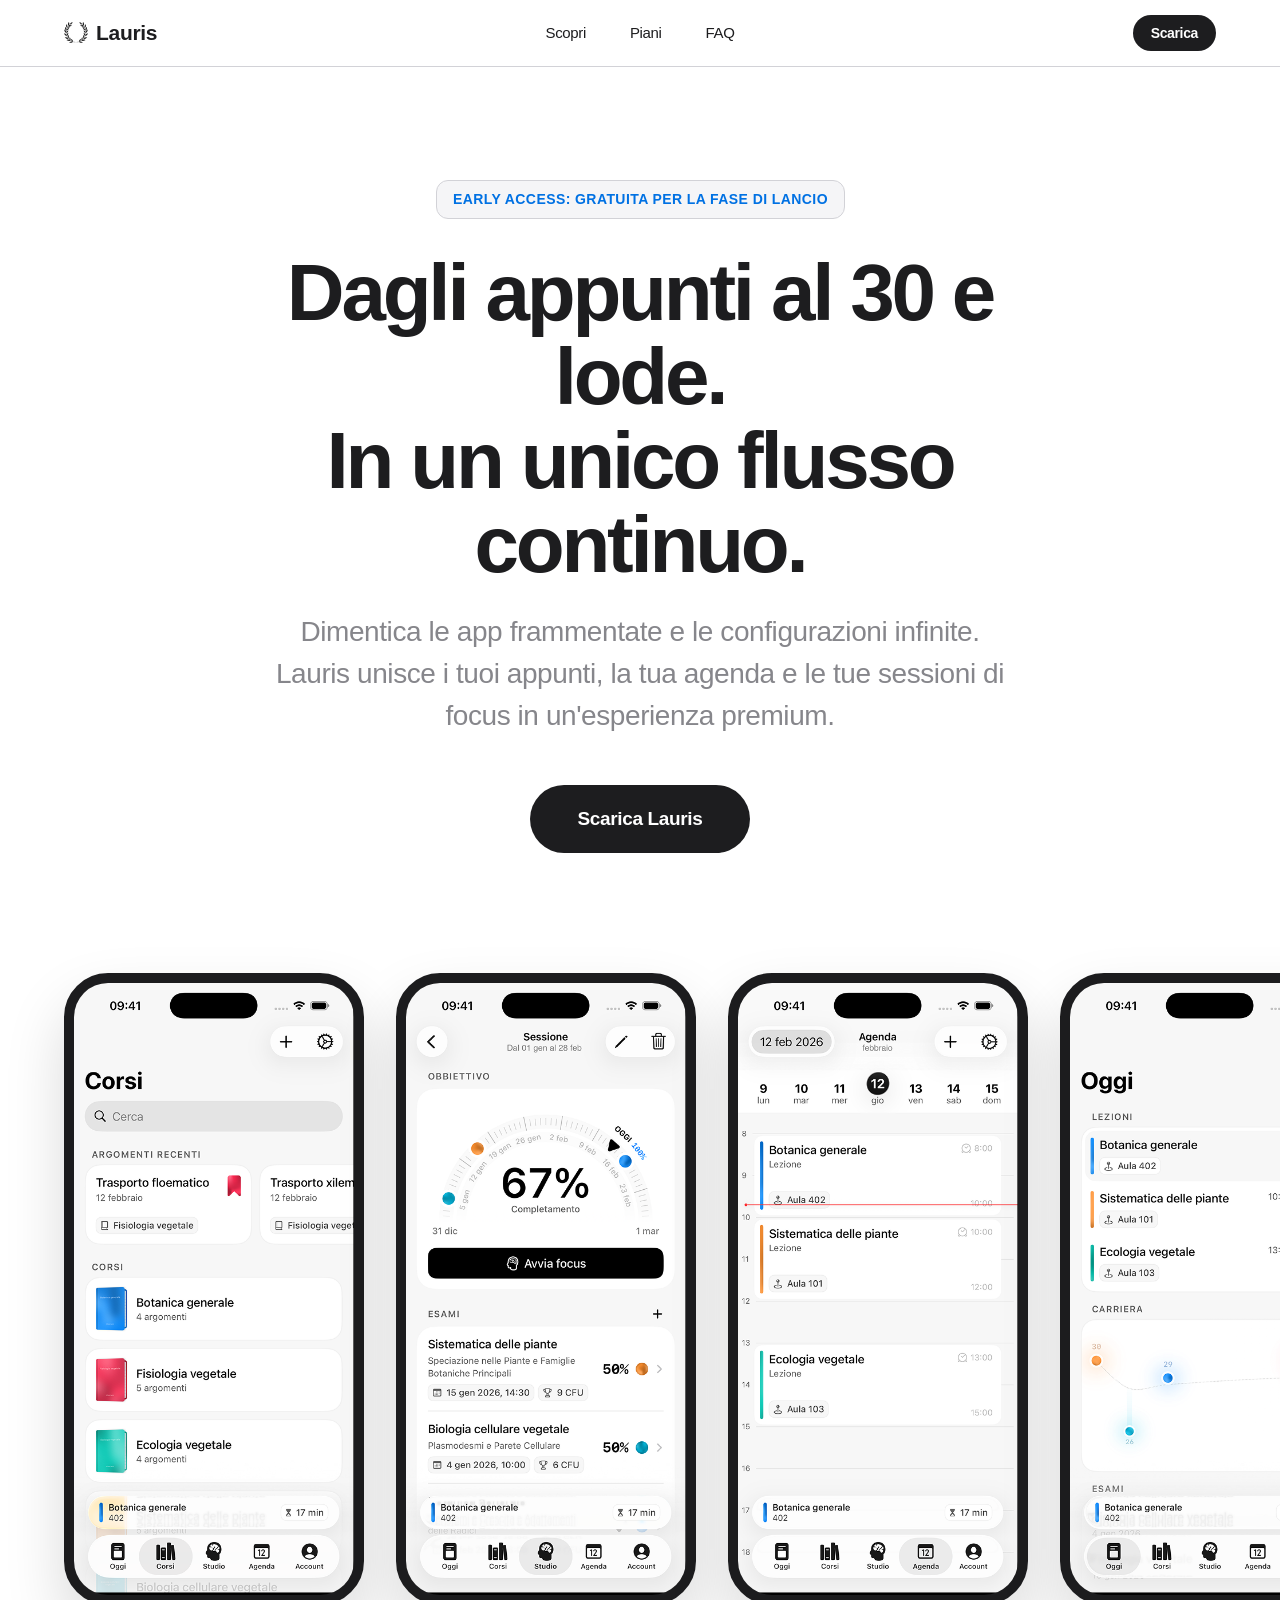
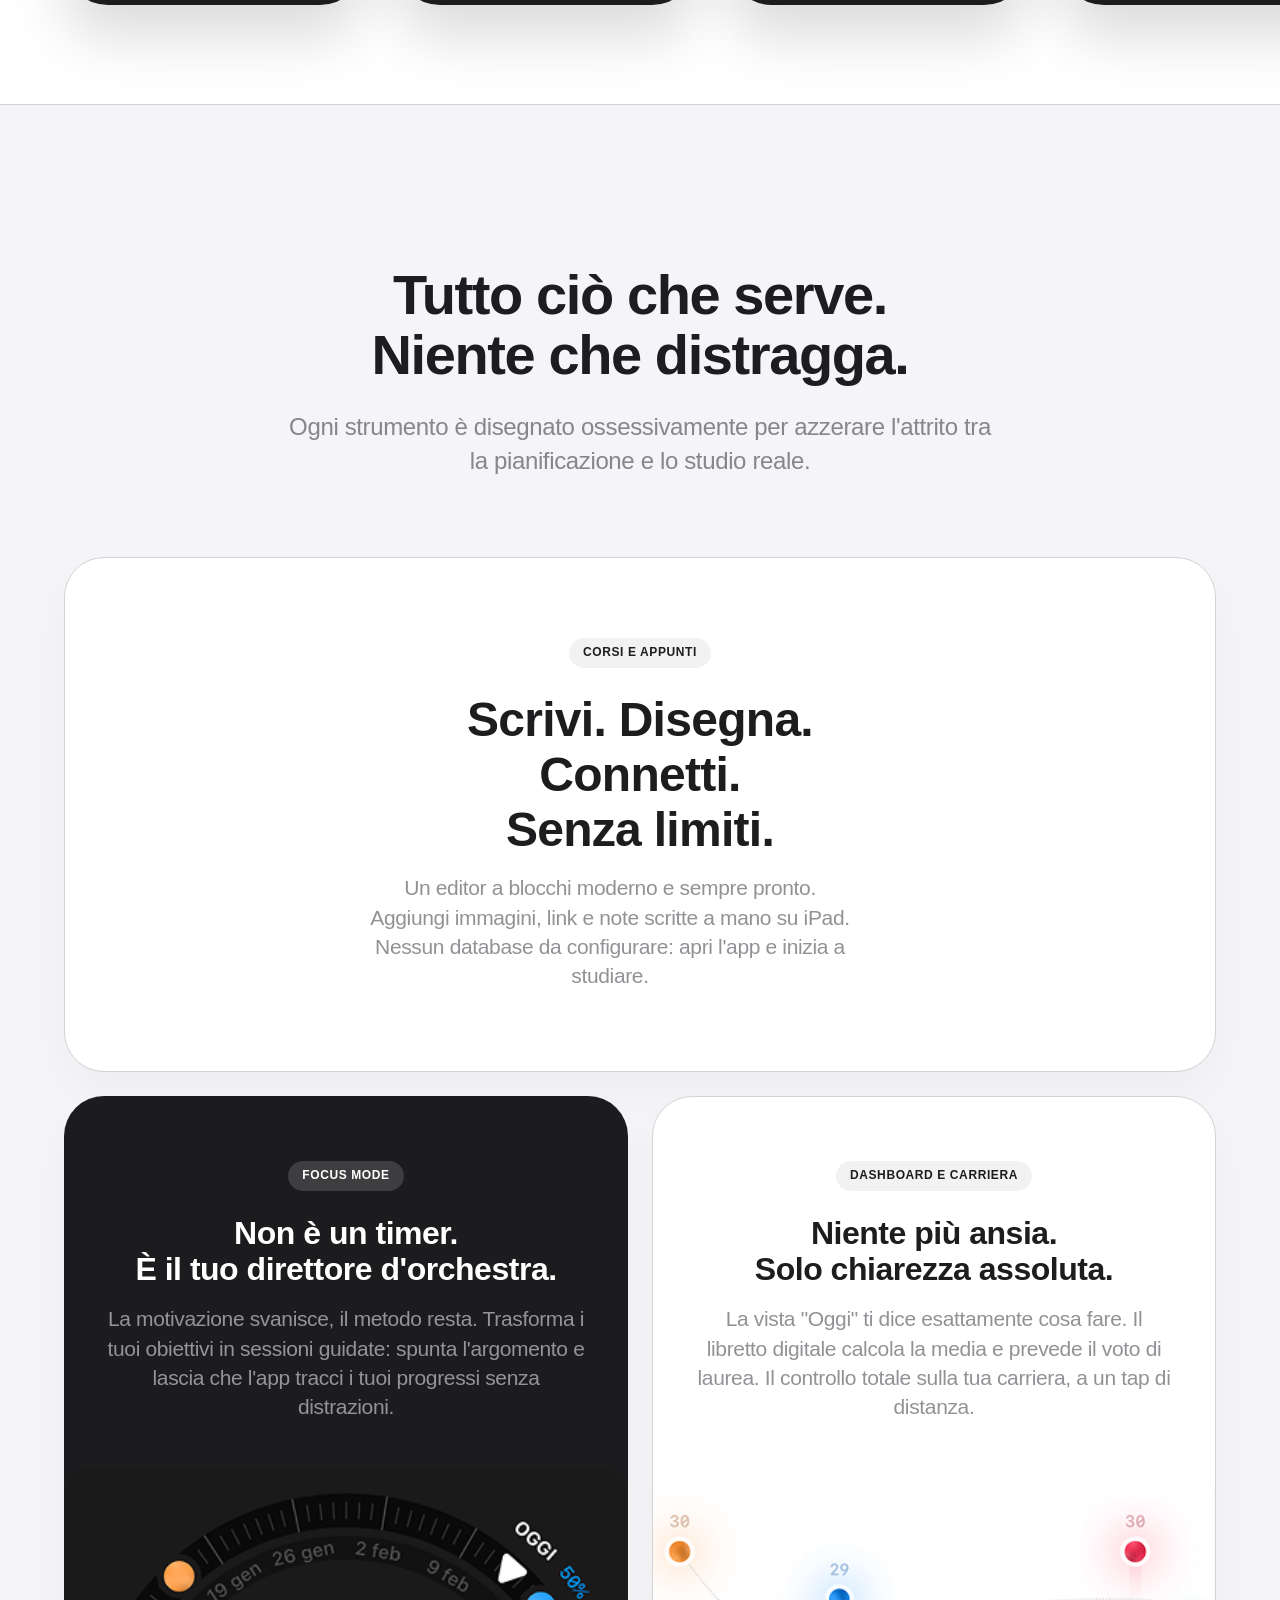
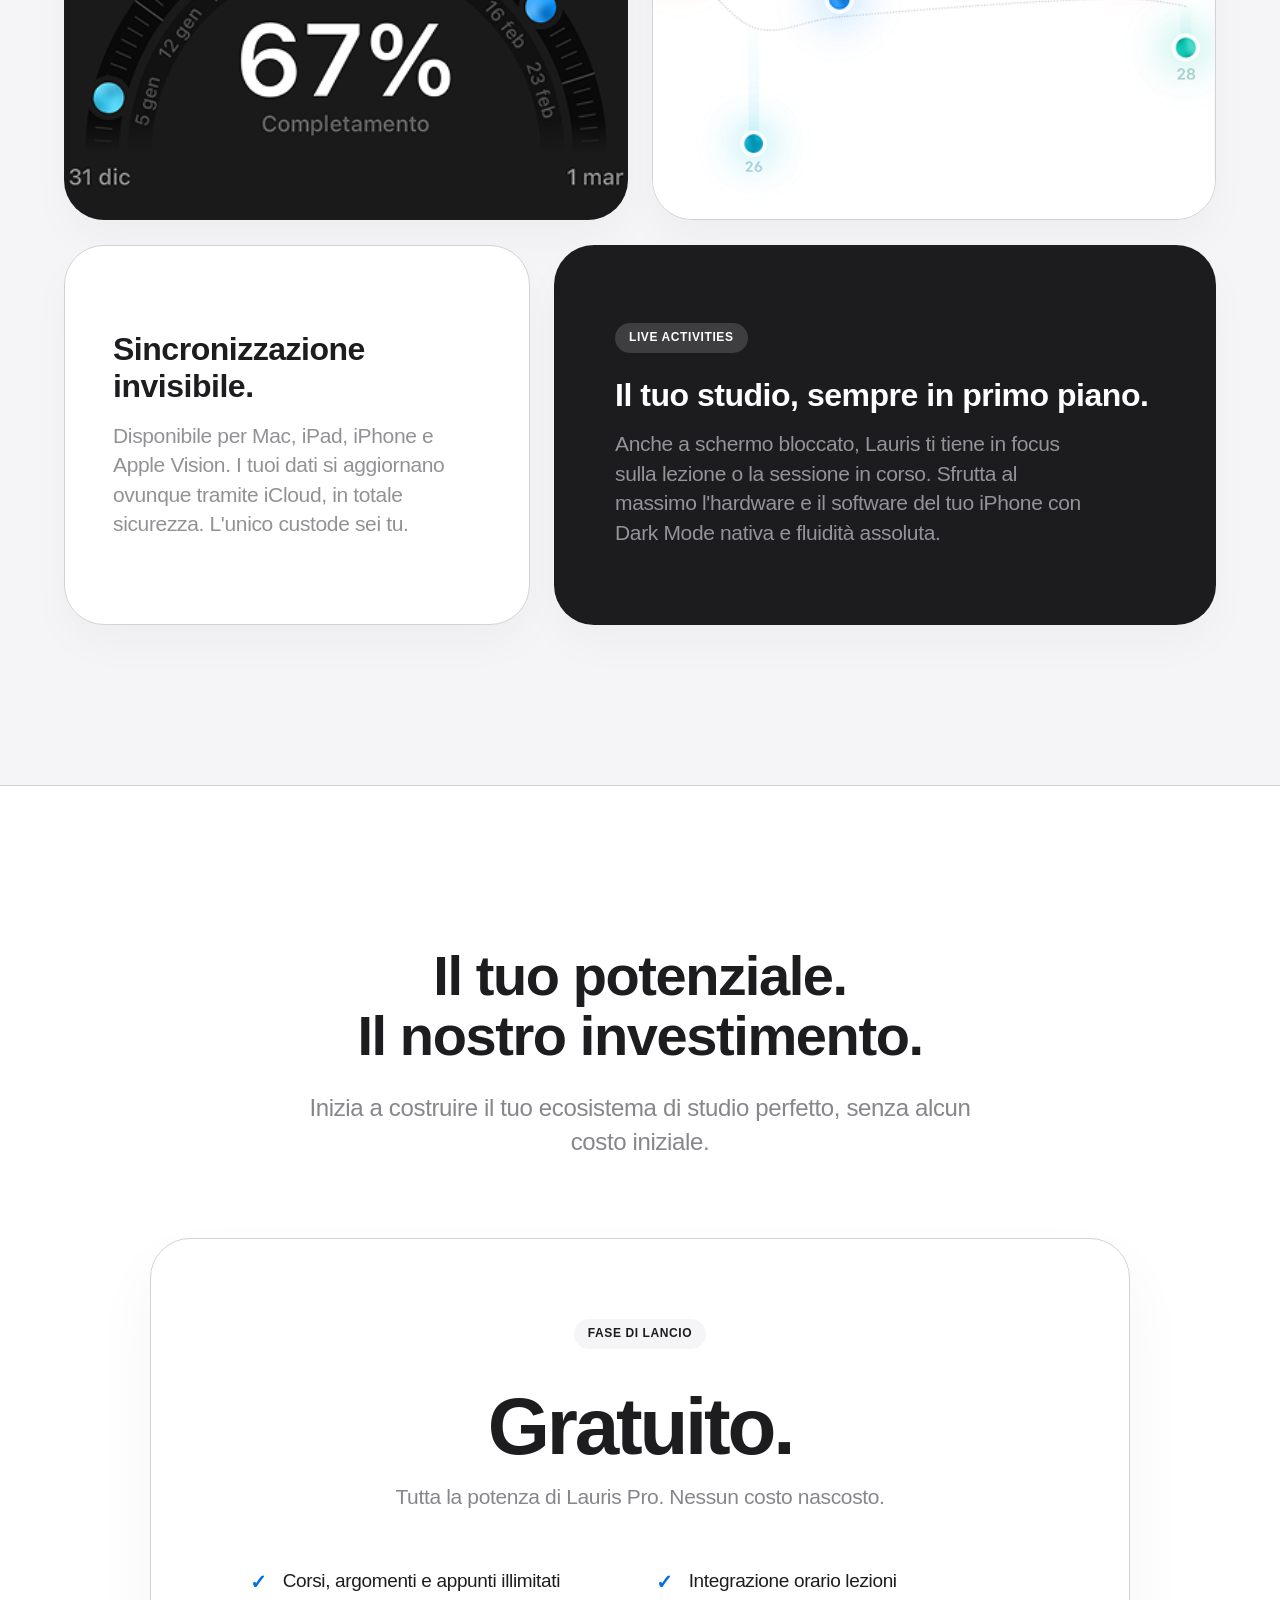
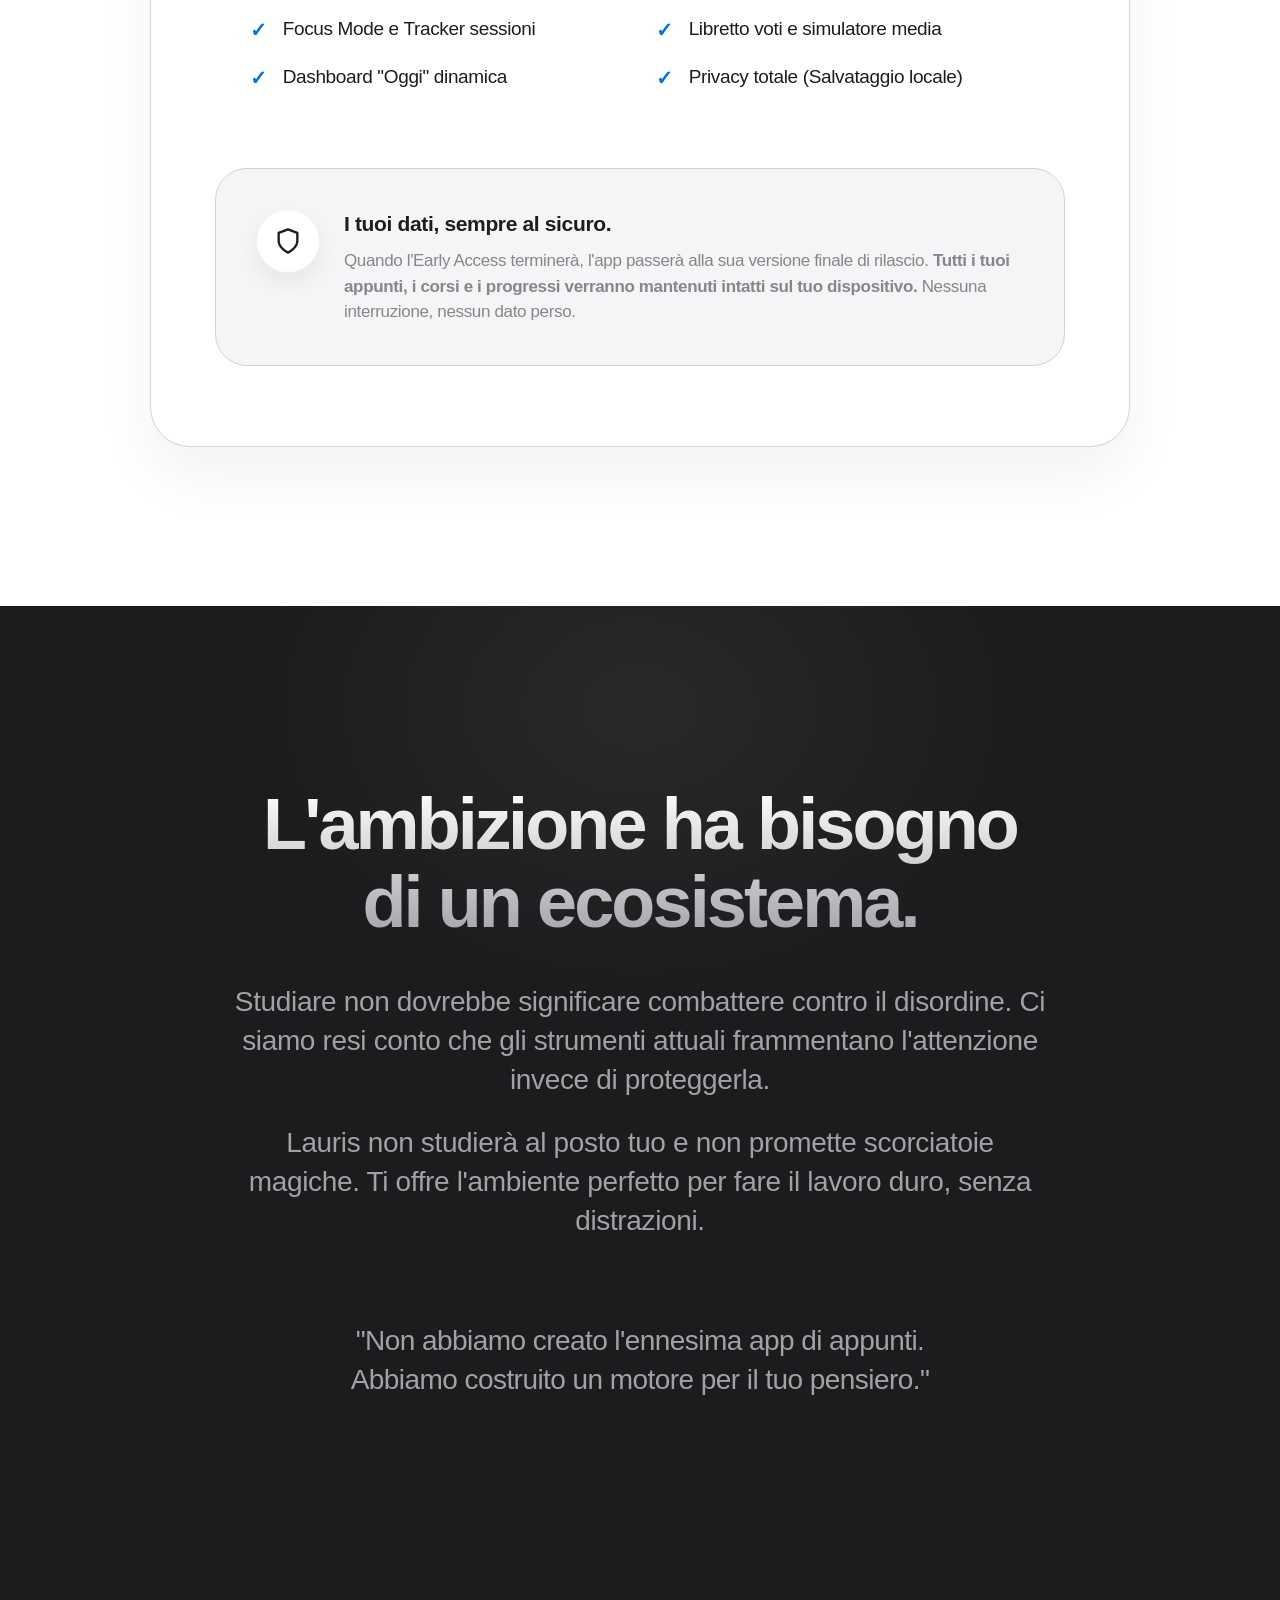
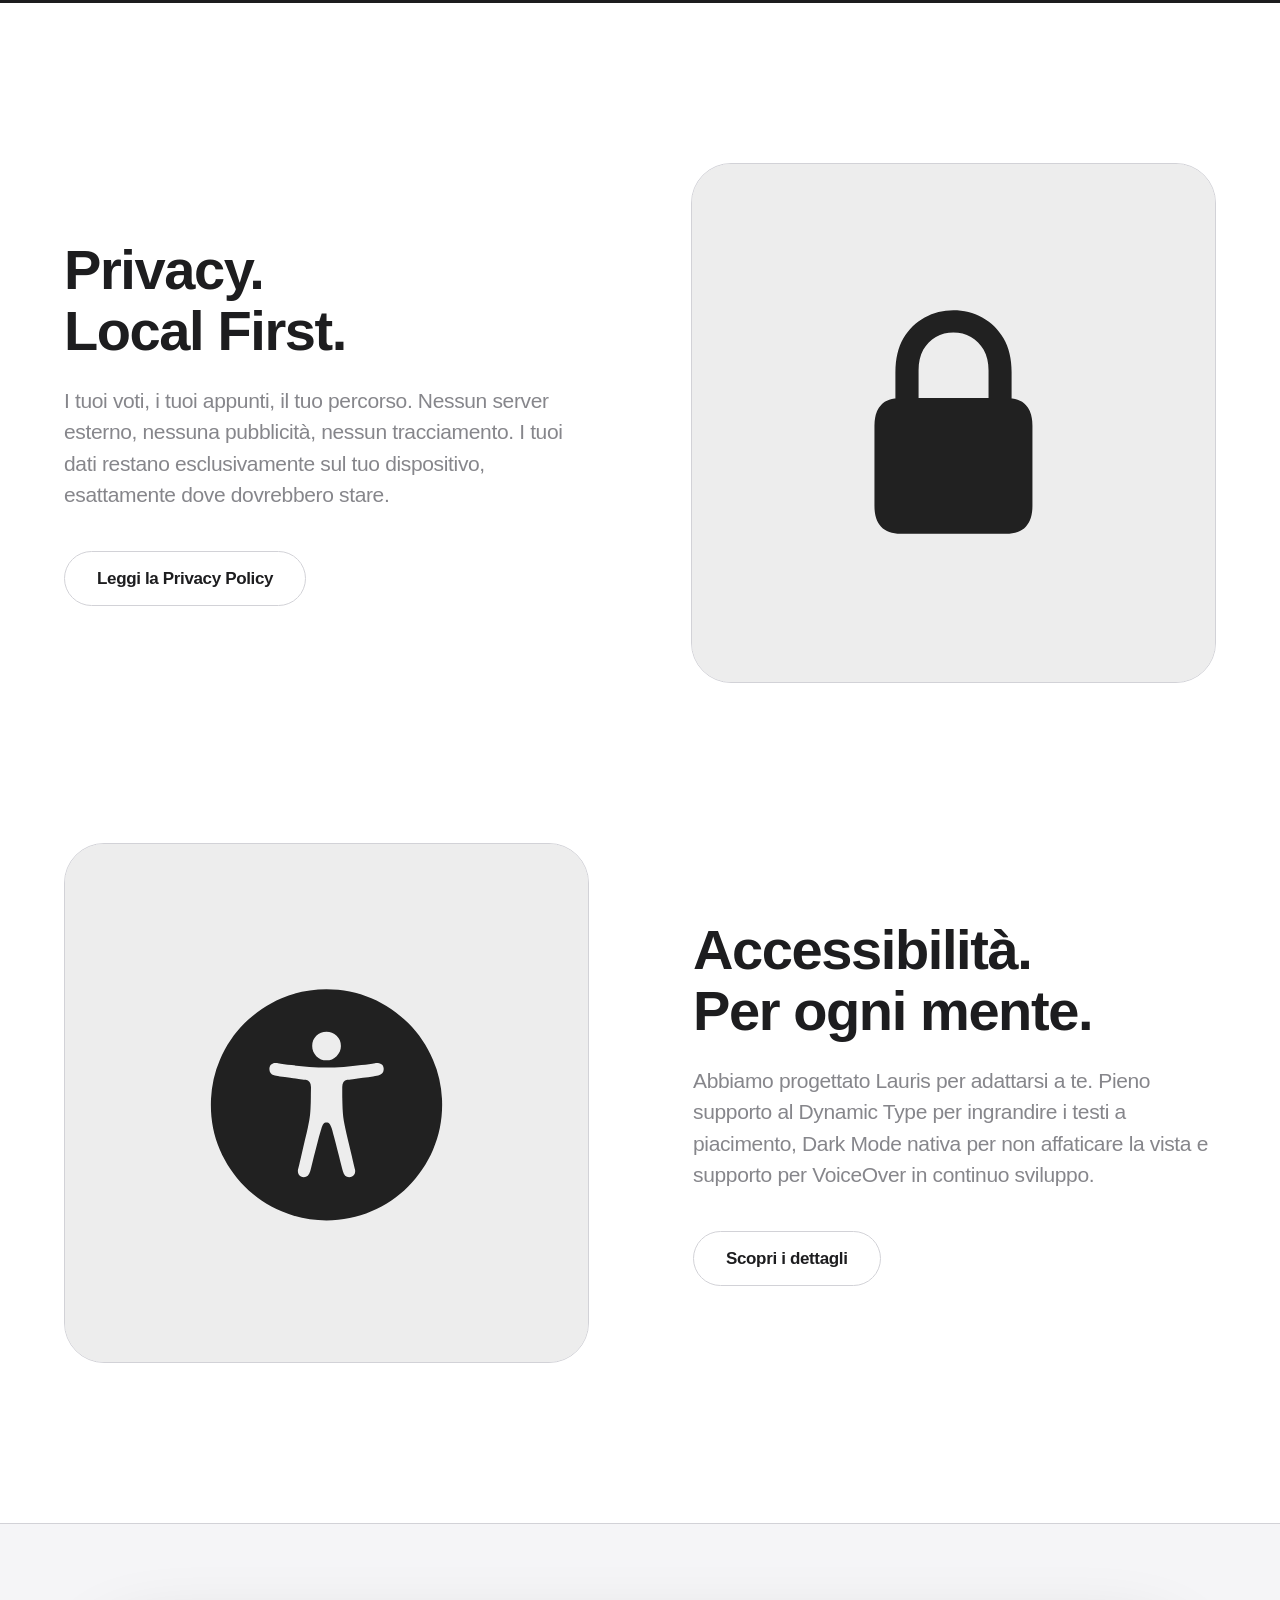
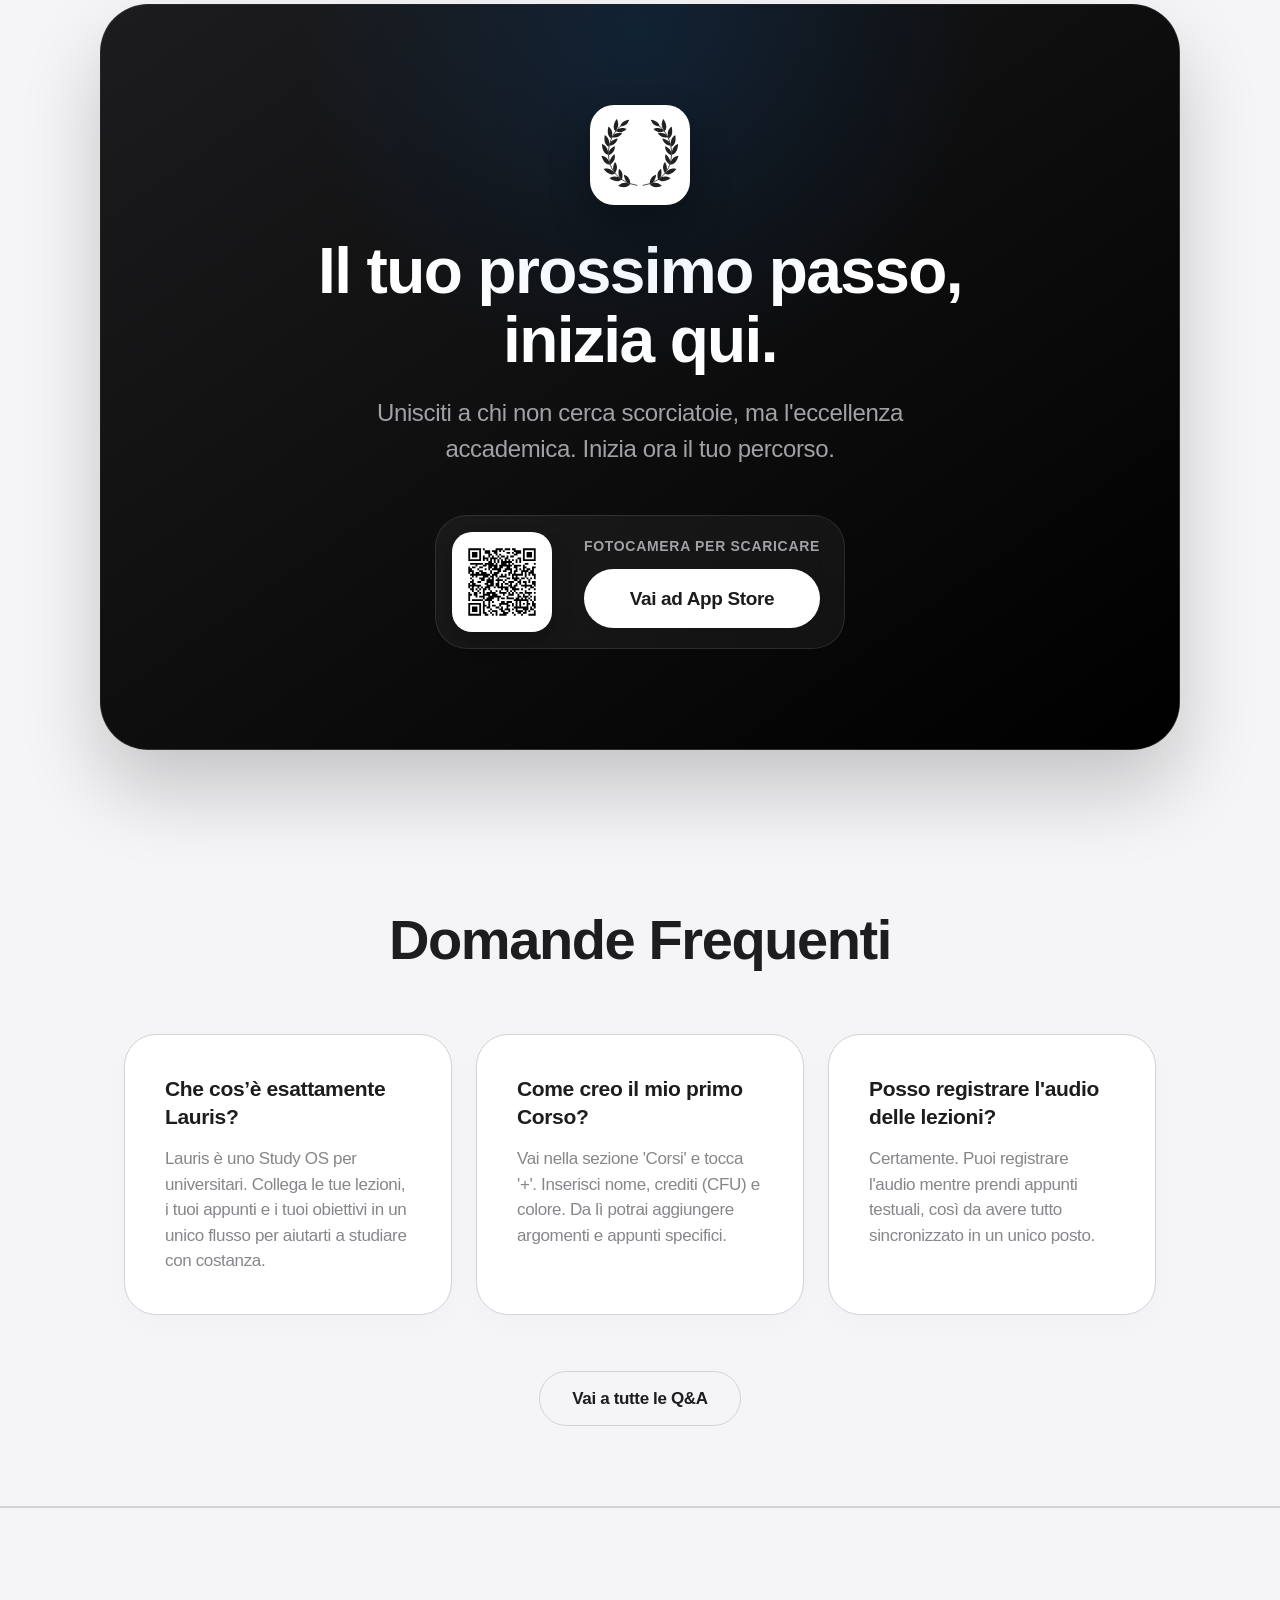
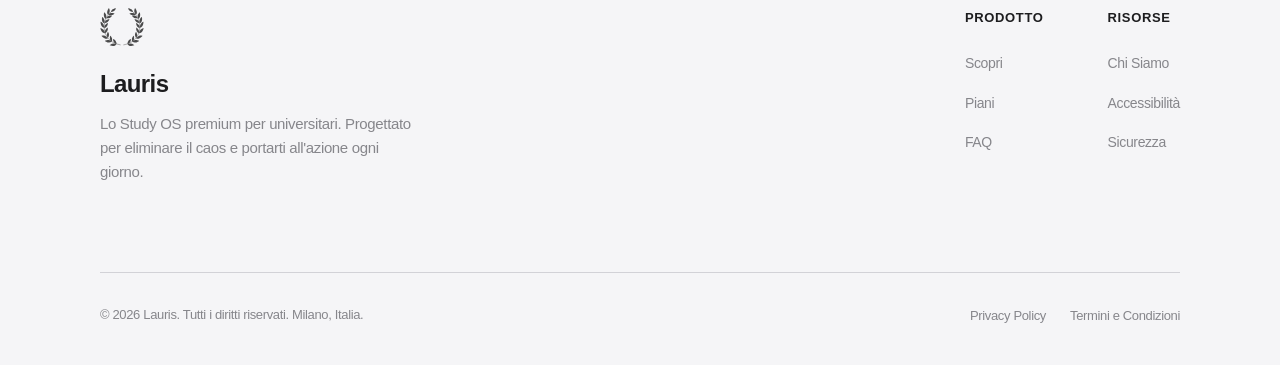
==== commit df5297cd: "Add accessibility and security svg and optimize cards for mobile version" ====
--- a/index.html
+++ b/index.html
@@ -98,11 +98,11 @@
 .btn-nav-download:hover { transform: scale(1.03); opacity: 0.95; }
 .btn-nav-download:active { transform: scale(0.97); }
 
-.btn-primary { display: inline-flex; align-items: center; justify-content: center; background: var(--color-text); color: var(--bg-primary); font-size: 19px; font-weight: 600; padding: 20px 48px; border-radius: 980px; text-decoration: none; transition: transform 0.3s cubic-bezier(0.16, 1, 0.3, 1), box-shadow 0.3s; cursor: pointer; border: none; } 
+.btn-primary { display: inline-flex; align-items: center; justify-content: center; background: var(--color-text); color: var(--bg-primary); font-size: 19px; font-weight: 600; padding: 20px 48px; border-radius: 980px; text-decoration: none; transition: transform 0.3s cubic-bezier(0.16, 1, 0.3, 1), box-shadow 0.3s; cursor: pointer; border: none; text-align: center; } 
 .btn-primary:hover { transform: scale(1.02); box-shadow: 0 10px 20px rgba(0,0,0,0.1); } 
 .btn-primary:active { transform: scale(0.98); }
 
-.btn-secondary { display: inline-block; background: transparent; color: var(--color-text); font-size: 17px; font-weight: 600; padding: 14px 32px; border-radius: 980px; text-decoration: none; border: 1px solid var(--color-border); cursor: pointer; transition: background 0.2s, border-color 0.2s, transform 0.2s; }
+.btn-secondary { display: inline-block; background: transparent; color: var(--color-text); font-size: 17px; font-weight: 600; padding: 14px 32px; border-radius: 980px; text-decoration: none; border: 1px solid var(--color-border); cursor: pointer; transition: background 0.2s, border-color 0.2s, transform 0.2s; text-align: center;}
 .btn-secondary:hover { background: var(--nav-hover); border-color: var(--color-text-secondary); }
 .btn-secondary:active { transform: scale(0.97); }
 
@@ -111,7 +111,7 @@
 
 /* HERO SECTION */ 
 .hero { text-align: center; padding-top: 180px; padding-bottom: 80px; background: var(--bg-primary); display: flex; flex-direction: column; align-items: center; } 
-.hero-content { max-width: 90%; padding: 0 20px; } 
+.hero-content { max-width: 900px; padding: 0 20px; } 
 .hero h2 { font-size: 80px; font-weight: 700; letter-spacing: -0.04em; margin-bottom: 24px; line-height: 1.05; } 
 .hero p { font-size: 28px; font-weight: 500; margin-bottom: 48px; letter-spacing: -0.015em; max-width: 760px; margin-left: auto; margin-right: auto; } 
 .price-badge { display: inline-block; background: var(--bg-secondary); color: var(--color-accent); padding: 8px 16px; border-radius: 12px; font-size: 14px; font-weight: 700; margin-bottom: 32px; text-transform: uppercase; letter-spacing: 0.03em; border: 1px solid var(--color-border); }
@@ -156,10 +156,8 @@
 .section-dark { background: var(--always-dark-surface); padding: 180px 0; text-align: center; position: relative; overflow: hidden;}
 .section-dark::before { content: ''; position: absolute; top: -20%; left: 50%; transform: translateX(-50%); width: 800px; height: 600px; background: radial-gradient(ellipse at center, rgba(255,255,255,0.06) 0%, transparent 70%); pointer-events: none; }
 .manifesto-content { max-width: 860px; margin: 0 auto; padding: 0 24px; position: relative; z-index: 2;}
-/* Gradiente sul testo del titolo */
 .manifesto h2 { font-size: 72px; letter-spacing: -0.04em; margin-bottom: 40px; background: linear-gradient(180deg, #ffffff 0%, #a1a1a6 100%); -webkit-background-clip: text; -webkit-text-fill-color: transparent; }
 .manifesto p { font-size: 28px; line-height: 1.4; font-weight: 500; color: var(--always-light-text-sec); margin-bottom: 24px;}
-/* Citazione di forte impatto */
 .manifesto-quote { font-size: 36px; font-weight: 600; letter-spacing: -0.02em; color: var(--always-light-text); margin-top: 80px; }
 
 /* SPLIT SECTIONS */
@@ -171,7 +169,7 @@
 .split-visual img { width: 100%; height: 100%; object-fit: cover; transition: transform 0.5s cubic-bezier(0.16, 1, 0.3, 1); }
 .split-visual:hover img { transform: scale(1.05); }
 
-/* SEZIONE PIANI (Copy Apple Style) */
+/* SEZIONE PIANI */
 .plan-card { max-width: 980px; margin: 0 auto; background: var(--bg-primary); border-radius: 40px; padding: 80px 64px; text-align: left; position: relative; overflow: hidden; border: 1px solid var(--color-border); box-shadow: 0 30px 60px rgba(0,0,0,0.05); }
 .plan-features-grid { display: grid; grid-template-columns: repeat(auto-fit, minmax(320px, 1fr)); gap: 32px; margin-bottom: 56px; max-width: 780px; margin-left: auto; margin-right: auto; }
 .plan-card ul { list-style: none; padding: 0; margin: 0; }
@@ -183,7 +181,8 @@
 .plan-safeguard-text h4 { font-size: 21px; font-weight: 600; margin-bottom: 8px; color: var(--color-text); }
 .plan-safeguard-text p { font-size: 17px; margin: 0; color: var(--color-text-secondary); line-height: 1.5; }
 
-/* SEZIONE DOWNLOAD (QR Integrato e Armonioso) */
+/* SEZIONE DOWNLOAD (Pulita dal CSS Inline e centralizzata) */
+#download { padding: 80px 24px; }
 .download-wrapper { background: linear-gradient(145deg, var(--always-dark-surface) 0%, #000000 100%); border-radius: 48px; padding: 100px 40px; text-align: center; max-width: 1080px; margin: 0 auto; position: relative; overflow: hidden; box-shadow: 0 40px 80px rgba(0,0,0,0.2); border: 1px solid rgba(255,255,255,0.1); }
 .download-wrapper::before { content: ''; position: absolute; top: -50%; left: 50%; width: 800px; height: 800px; transform: translateX(-50%); background: radial-gradient(circle, rgba(0, 113, 227, 0.15) 0%, transparent 60%); pointer-events: none; }
 .download-wrapper h2 { color: var(--always-light-text); font-size: 64px; margin-bottom: 20px; }
@@ -192,9 +191,8 @@
 .app-icon-mockup { width: 100px; height: 100px; padding: 10px; border-radius: 24px; background: var(--bg-primary); margin: 0 auto 32px; display: flex; align-items: center; justify-content: center; box-shadow: 0 20px 40px rgba(0,0,0,0.3); border: 1px solid rgba(255,255,255,0.2); overflow: hidden; position: relative; z-index: 2;}
 .app-icon-mockup img { width: 100%; height: 100%; object-fit: contain; transition: filter 0.3s ease; }
 
-/* Nuova "Action Station" per Scaricare */
 .download-action-station { display: inline-flex; align-items: center; gap: 32px; background: rgba(255,255,255,0.05); padding: 16px 24px 16px 16px; border-radius: 32px; border: 1px solid rgba(255,255,255,0.1); backdrop-filter: blur(20px); -webkit-backdrop-filter: blur(20px); position: relative; z-index: 2;}
-.qr-container { width: 100px; height: 100px; background: #ffffff !important; padding: 5px; border-radius: 20px; box-shadow: 0 10px 20px rgba(0,0,0,0.2); margin: 0; } 
+.qr-container { width: 100px; height: 100px; background: #ffffff !important; padding: 12px; border-radius: 20px; box-shadow: 0 10px 20px rgba(0,0,0,0.2); margin: 0; } 
 .qr-container img { width: 100%; height: 100%; }
 .download-action-text { text-align: left; display: flex; flex-direction: column; gap: 12px; }
 .download-action-text span { font-size: 14px; font-weight: 600; color: var(--always-light-text-sec); text-transform: uppercase; letter-spacing: 0.05em; }
@@ -232,7 +230,7 @@
 
 /* MODAL HEADER DINAMICO */
 .modal-header { position: sticky; top: 0; display: flex; justify-content: space-between; align-items: center; padding: 20px 24px; background: var(--nav-bg); backdrop-filter: saturate(180%) blur(20px); -webkit-backdrop-filter: saturate(180%) blur(20px); z-index: 10; border-bottom: 1px solid var(--color-border); } 
-.modal-compact-title { font-size: 17px; font-weight: 600; color: var(--color-text); opacity: 0; transform: translateY(8px); transition: all 0.3s cubic-bezier(0.16, 1, 0.3, 1); flex: 1; text-align: center; pointer-events: none; margin-left: 44px; /* Bilancia visivamente il pulsante close */ }
+.modal-compact-title { font-size: 17px; font-weight: 600; color: var(--color-text); opacity: 0; transform: translateY(8px); transition: all 0.3s cubic-bezier(0.16, 1, 0.3, 1); flex: 1; text-align: center; pointer-events: none; margin-left: 44px; }
 .modal-compact-title.visible { opacity: 1; transform: translateY(0); }
 
 .btn-close { width: 44px; height: 44px; background: var(--bg-secondary); border: none; border-radius: 50%; display: flex; align-items: center; justify-content: center; font-size: 32px; font-weight: 300; color: var(--color-text-secondary); cursor: pointer; transition: all 0.2s; padding-bottom: 4px; flex-shrink: 0;} 
@@ -270,7 +268,10 @@
 .source-link { display: inline-block; font-size: 17px; color: var(--color-accent); text-decoration: none; font-weight: 500; margin-bottom: 16px; margin-right: 32px; }
 .source-link:hover { text-decoration: underline; }
 
-/* MEDIA QUERIES */
+
+/* =========================================
+   MEDIA QUERIES - LOGICA EDGE-TO-EDGE
+   ========================================= */
 @media(max-width: 980px) {
     .os-card.span-12, .os-card.span-7, .os-card.span-6, .os-card.span-5 { grid-column: span 12; }
     .os-card.tall { min-height: 560px; padding-top: 56px; }
@@ -278,11 +279,11 @@
     .split-section, .split-section.reverse { flex-direction: column; gap: 48px; text-align: center; }
     .split-text, .split-section.reverse .split-text { padding: 0; }
     .split-visual { width: 100%; height: 400px; }
-    .plan-card { padding: 56px 32px; }
     .plan-safeguard { flex-direction: column; gap: 20px; padding: 32px; text-align: center; align-items: center; }
     .footer-top { flex-direction: column; gap: 48px; }
     .footer-bottom { flex-direction: column; align-items: flex-start; }
 }
+
 @media(max-width: 768px) { 
     nav .links { display: none; } 
     nav .container { grid-template-columns: 1fr auto; }
@@ -291,15 +292,81 @@
     .hero p { font-size: 24px; } 
     h2 { font-size: 40px; } 
     h3 { font-size: 28px; }
-    .section-primary, .section-secondary { padding: 100px 0; }
+    
+    .section-primary, .section-secondary { padding: 80px 0; }
     .section-dark { padding: 120px 0; }
     .manifesto h2 { font-size: 48px; }
     .manifesto-quote { font-size: 28px; }
-    .download-wrapper h2 { font-size: 48px; }
-    .download-action-station { flex-direction: column; padding: 24px; gap: 24px; text-align: center; border-radius: 40px;}
-    .download-action-text { align-items: center; }
+    
     .footer-links-wrapper { flex-direction: column; gap: 32px; }
-    .modal-compact-title { display: none; /* Rimuoviamo il compact title su mobile per non affollare la navbar piccola */ }
+    .modal-compact-title { display: none; }
+
+    /* =========================================
+       FIX SPAZIATURE GRIGIE TRA LE SEZIONI 
+       ========================================= */
+    #features { padding-bottom: 0; } /* Rimuove lo spazio grigio sotto la card scura */
+    #piani { padding-bottom: 0; } /* Rimuove lo spazio bianco sotto la safeguard */
+
+    /* OS GRID EDGE-TO-EDGE */
+    .os-grid { padding: 0; gap: 0; }
+    
+    .os-card {
+        border-radius: 0;
+        border-left: none;
+        border-right: none;
+        border-top: 1px solid var(--color-border);
+        margin-top: -1px;
+    }
+    .os-card.hero-card { border-top: none; }
+    .os-card:hover { transform: none; box-shadow: none; } 
+    .bento-visual img { border-radius: 0; }
+    
+    /* PIANI EDGE-TO-EDGE */
+    .plan-card {
+        border-radius: 0;
+        border-left: none;
+        border-right: none;
+        padding: 56px 24px;
+        margin: 0 -24px 0 -24px; /* Rimuove margin-bottom e si espande ai lati */
+        width: calc(100% + 48px);
+    }
+    .plan-safeguard { border-radius: 20px; }
+
+    /* =========================================
+       DOWNLOAD CARD OTTIMIZZATA PER MOBILE
+       ========================================= */
+    #download { padding: 80px 0 0 0; } /* Padding laterale rimosso per far sbordare il container */
+    
+    .download-wrapper {
+        border-radius: 0;
+        border-left: none;
+        border-right: none;
+        padding: 80px 24px;
+        margin: 0;
+        width: 100%;
+    }
+    .download-wrapper h2 { font-size: 40px; }
+    .download-wrapper p { font-size: 21px; margin-bottom: 32px; }
+    
+    .download-action-station {
+        display: flex;
+        flex-direction: column;
+        background: transparent;
+        border: none;
+        padding: 0;
+        backdrop-filter: none;
+        -webkit-backdrop-filter: none;
+    }
+    
+    /* Disabilita il QR Code su mobile (impossibile da scansionare col proprio telefono) */
+    .qr-container { display: none; }
+    .download-action-text span { display: none; } 
+    
+    /* Bottone Full-Width */
+    .download-action-text { width: 100%; }
+    .download-action-text .btn-primary { width: 100%; padding: 18px 24px; }
+    
+    .faq-preview-section { padding: 0 24px; margin-top: 120px;}
 } 
 </style> 
 </head> 
@@ -457,7 +524,7 @@
                 <span data-modal="privacy" class="btn-secondary" style="margin-top: 16px;" role="button" tabindex="0">Leggi la Privacy Policy</span>
             </div>
             <div class="split-visual">
-                <img src="screenshots/privacy.png" alt="Shield Privacy Guard" loading="lazy">
+                <img src="svg/privacy.svg" alt="Shield Privacy Guard" loading="lazy">
             </div>
         </div>
 
@@ -468,12 +535,12 @@
                 <span data-modal="accessibility" class="btn-secondary" style="margin-top: 16px;" role="button" tabindex="0">Scopri i dettagli</span>
             </div>
             <div class="split-visual">
-                <img src="screenshots/accessibility.png" alt="Accessibility Icons" loading="lazy">
+                <img src="svg/accessibility.svg" alt="Accessibility Icons" loading="lazy">
             </div>
         </div>
     </section>
 
-    <section id="download" class="section-secondary" style="padding: 80px 24px;">
+    <section id="download" class="section-secondary">
         <div class="download-wrapper reveal"> 
             <div class="app-icon-mockup">
                 <img src="svg/logo.svg" alt="App Icon Lauris" class="adaptive-icon">
@@ -486,6 +553,7 @@
                     <img src="svg/qr.svg" alt="Scansiona il QR Code per scaricare Lauris"> 
                 </div>
                 <div class="download-action-text">
+                    <span>Fotocamera per scaricare</span>
                     <a href="https://apps.apple.com/us/app/lauris/id6759625379" target="_blank" class="btn-primary" style="background: var(--always-light-text); color: var(--always-dark-surface); padding: 16px 32px;">Vai ad App Store</a>
                 </div>
             </div>
@@ -598,16 +666,13 @@
 const compactTitle = document.getElementById('modal-compact-title');
 let focusedElementBeforeModal;
 
-// Funzione di gestione dello scroll nel modale per il titolo compatto
 modal.addEventListener('scroll', () => {
     const mainTitle = document.getElementById('modal-title');
     if (mainTitle) {
-        // Calcoliamo la posizione del titolo principale rispetto alla viewport
         const rect = mainTitle.getBoundingClientRect();
-        // Se il titolo principale scorre sopra l'header (circa 60px), mostriamo quello compatto
         if (rect.bottom < 60) {
             compactTitle.classList.add('visible');
-            mainTitle.style.opacity = '0'; // Dissolvenza incrociata elegante
+            mainTitle.style.opacity = '0'; 
         } else {
             compactTitle.classList.remove('visible');
             mainTitle.style.opacity = '1';
@@ -619,8 +684,8 @@
     focusedElementBeforeModal = document.activeElement; 
     document.body.style.overflow = 'hidden';
     modal.classList.add('active');
-    modal.scrollTo(0, 0); // Resetta lo scroll
-    compactTitle.classList.remove('visible'); // Nasconde sempre il titolo compatto all'apertura
+    modal.scrollTo(0, 0); 
+    compactTitle.classList.remove('visible'); 
     closeBtn.focus(); 
 
     const titleEl = document.getElementById('modal-title');
@@ -654,7 +719,7 @@
         const data = await response.json();
 
         titleEl.innerText = data.title || '';
-        compactTitle.innerText = data.title || ''; // Prepara il titolo per la navbar
+        compactTitle.innerText = data.title || ''; 
         descEl.innerText = data.description || '';
         bodyContainer.innerHTML = ''; 
 
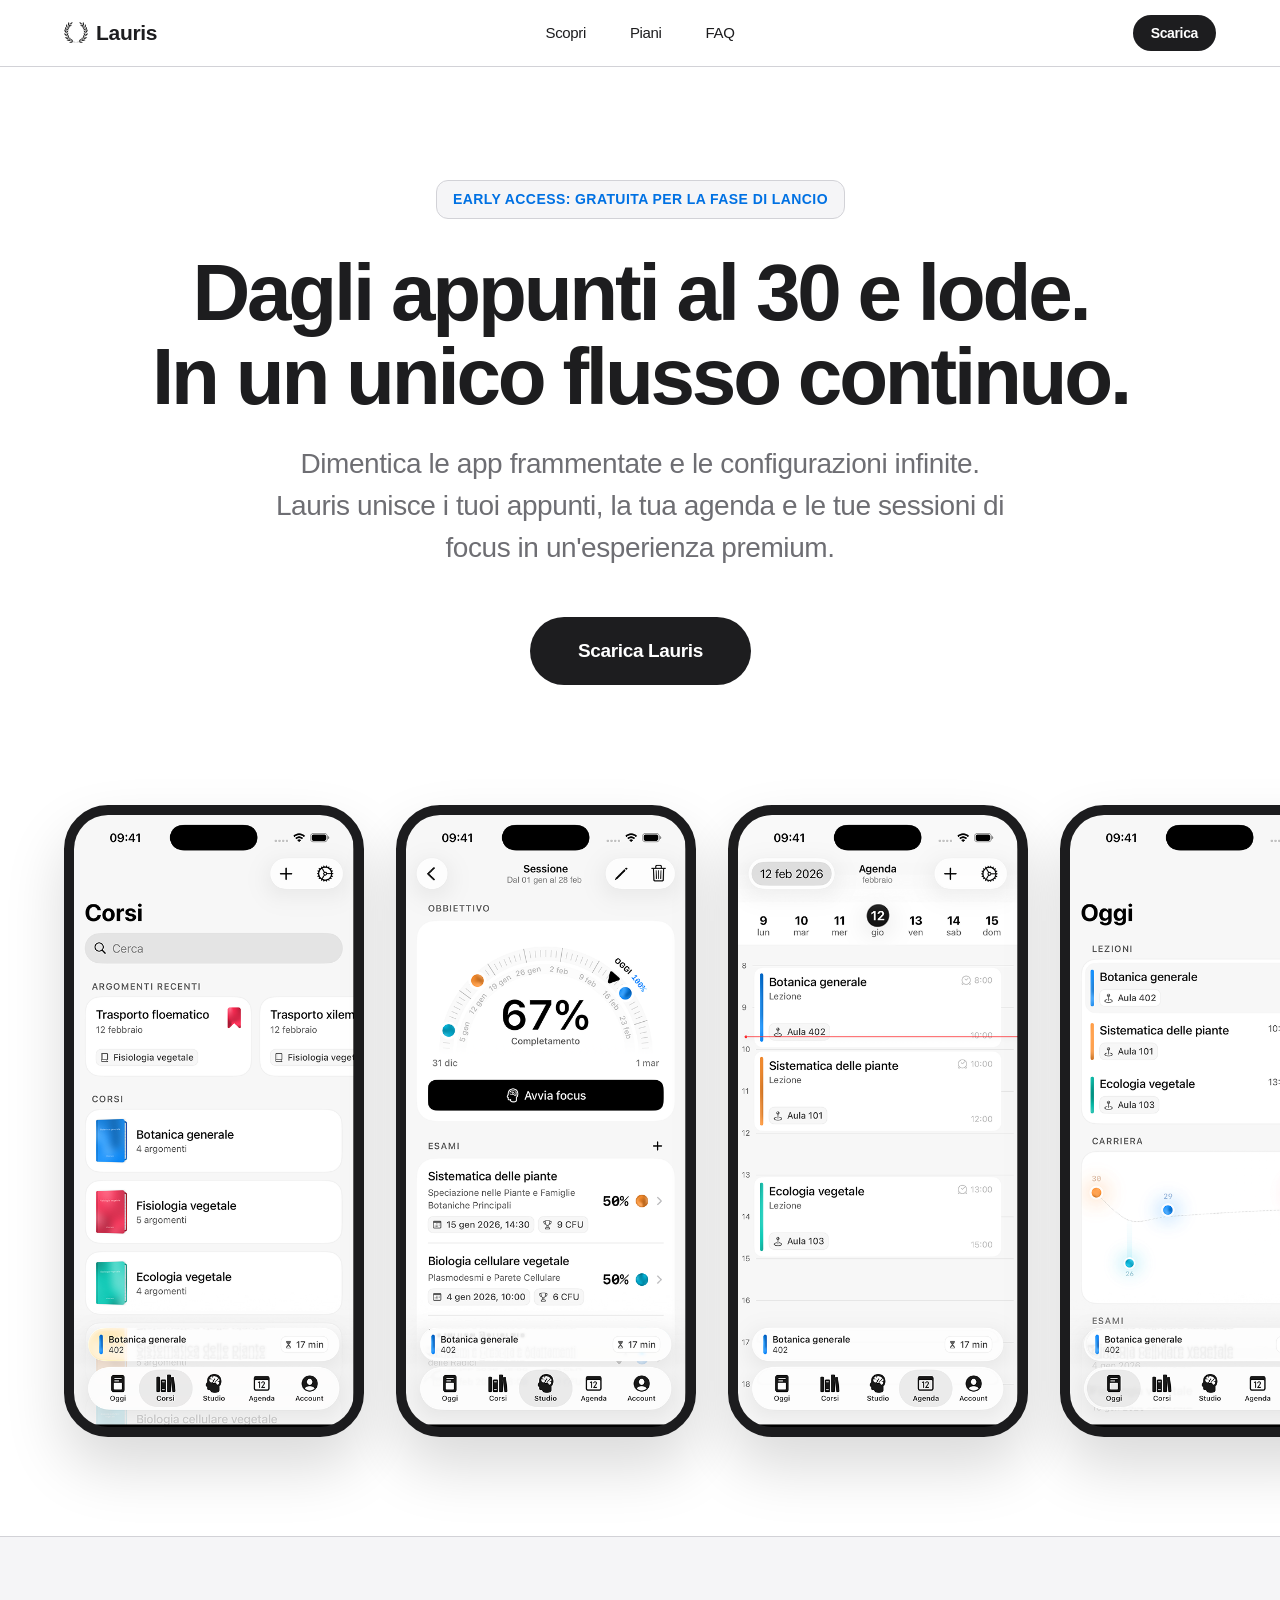
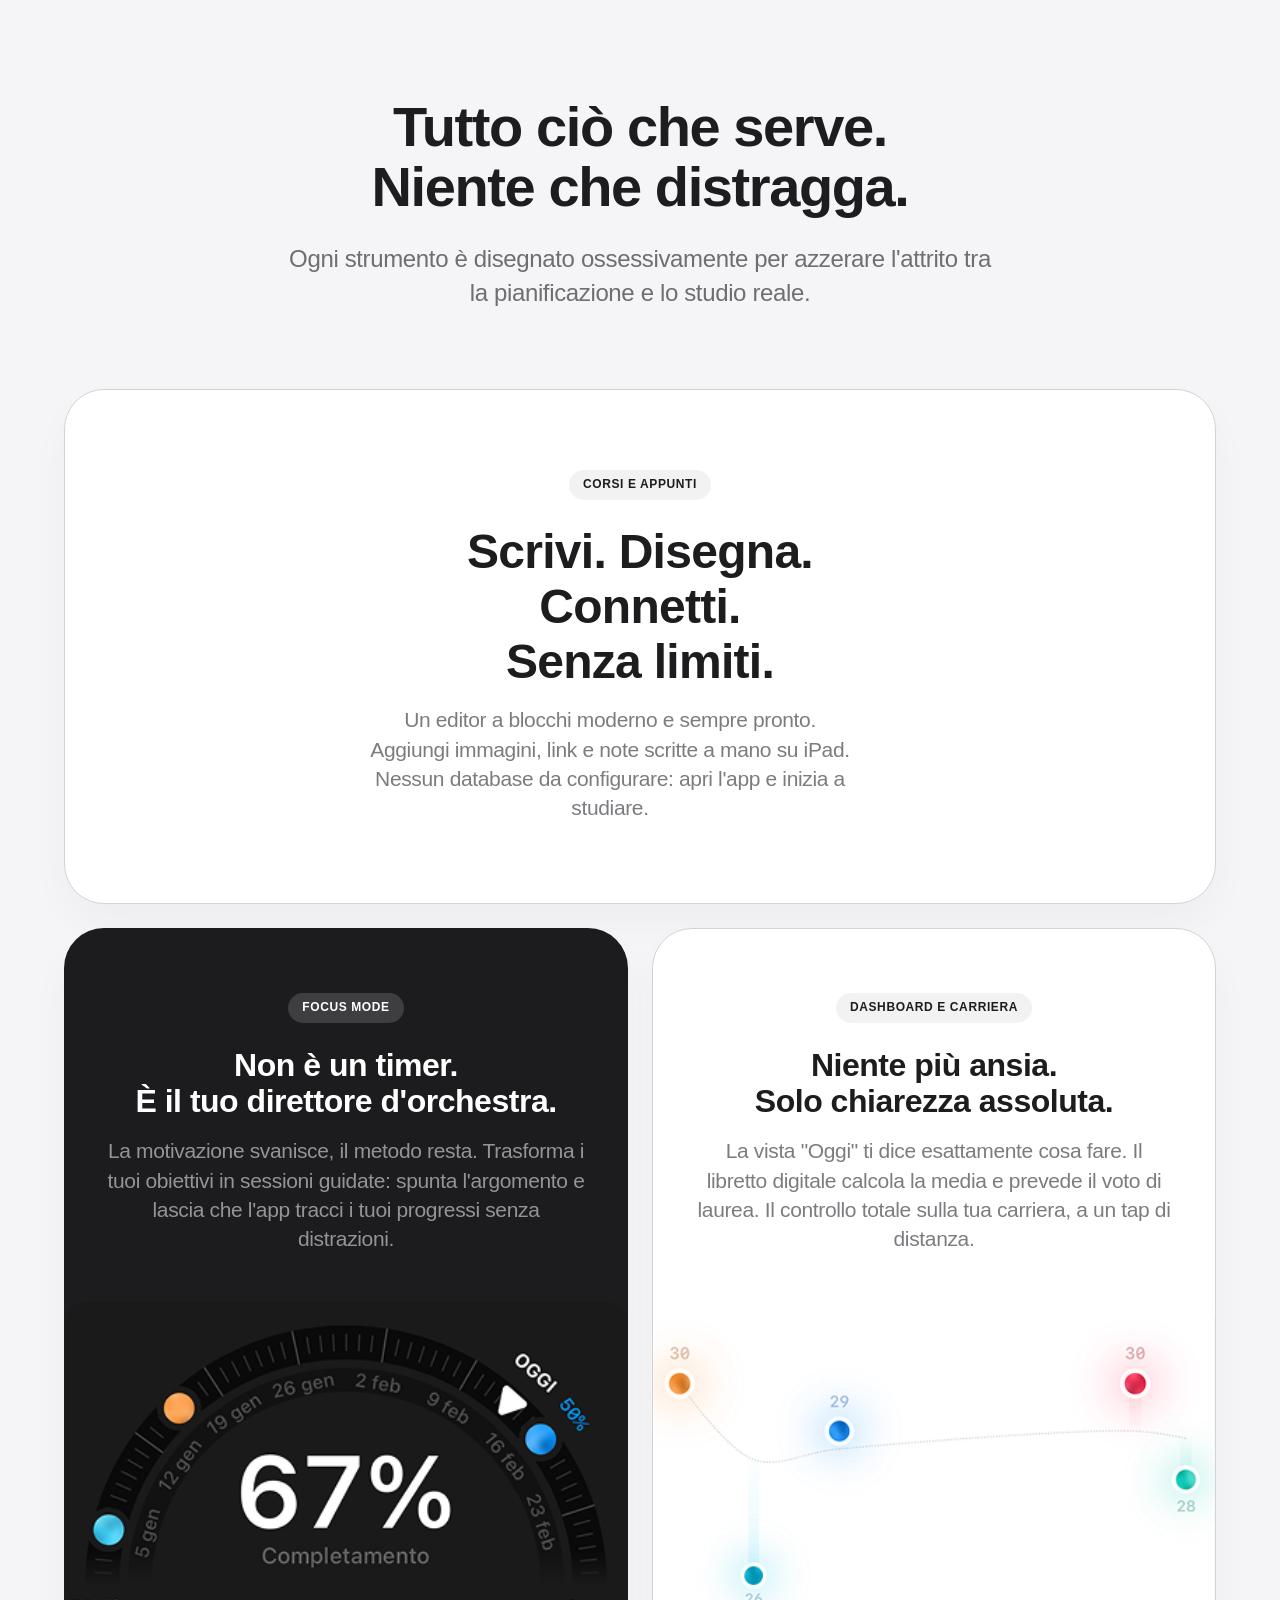
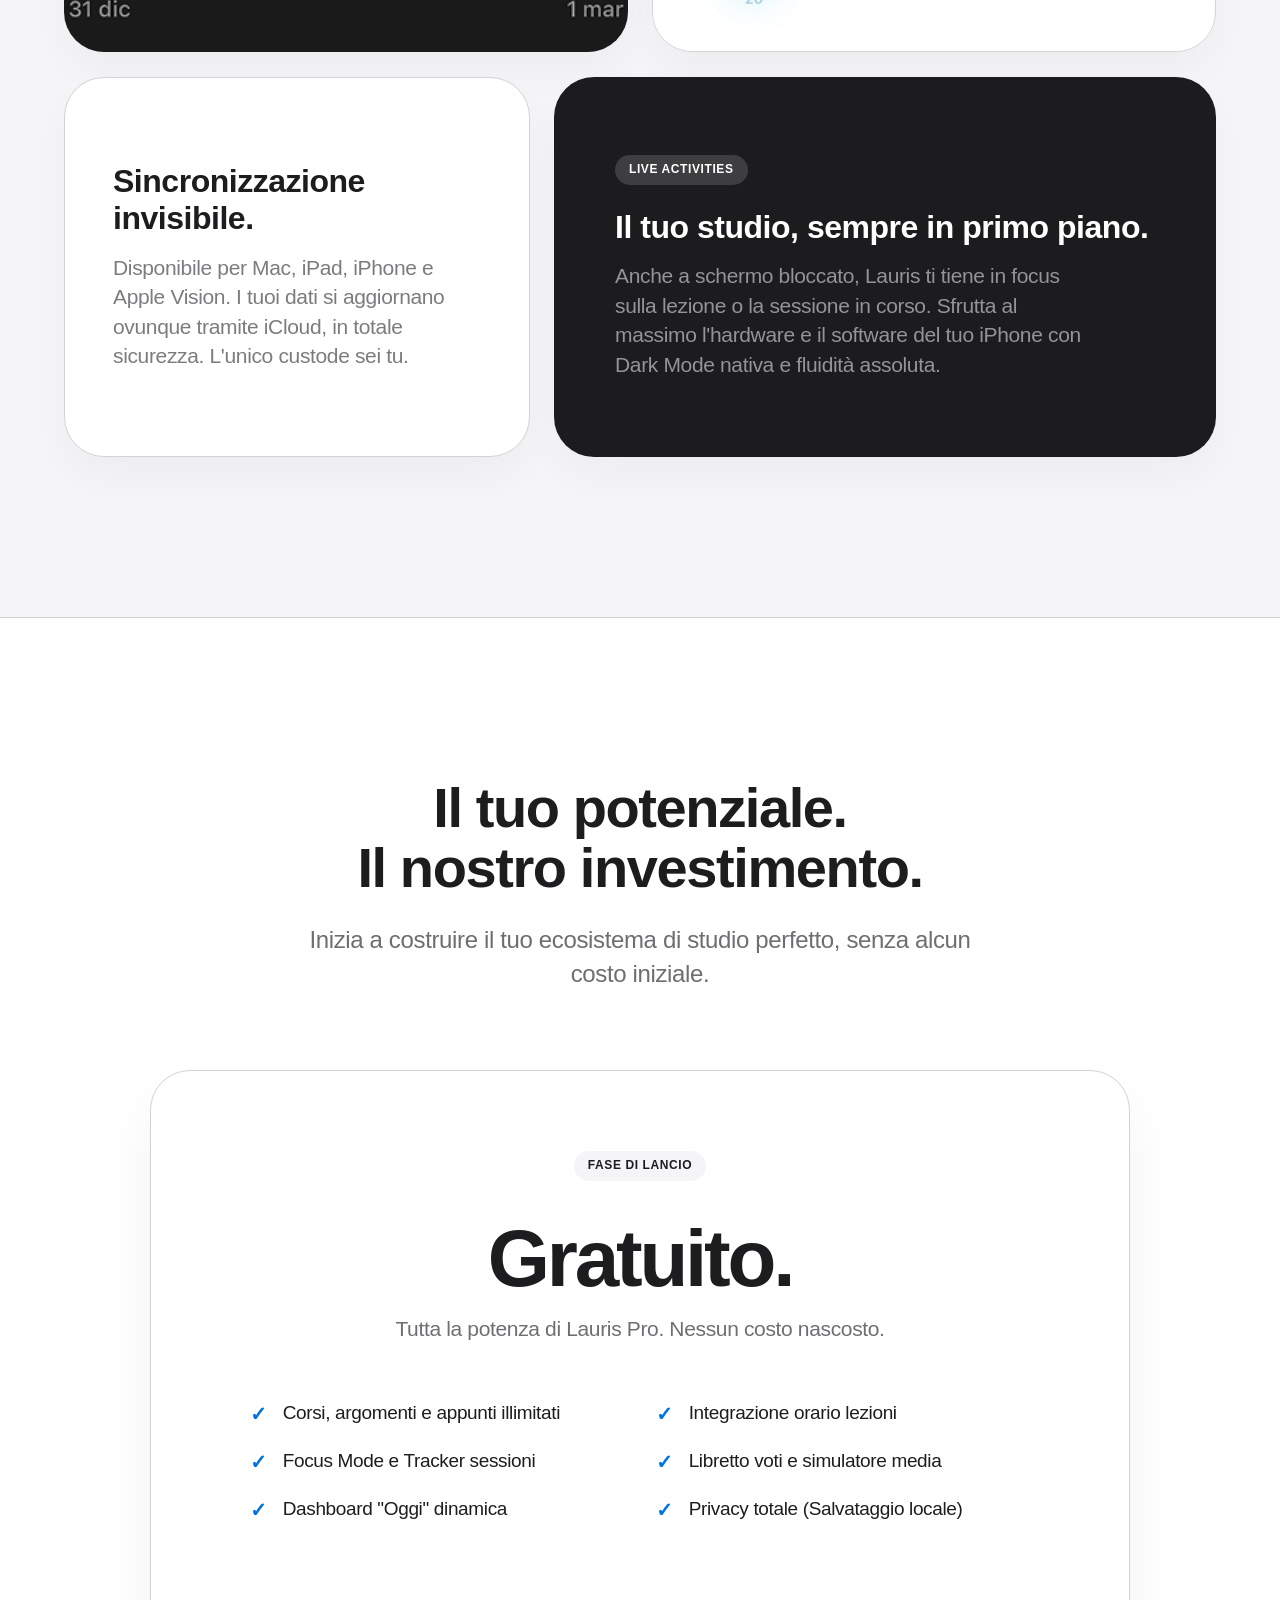
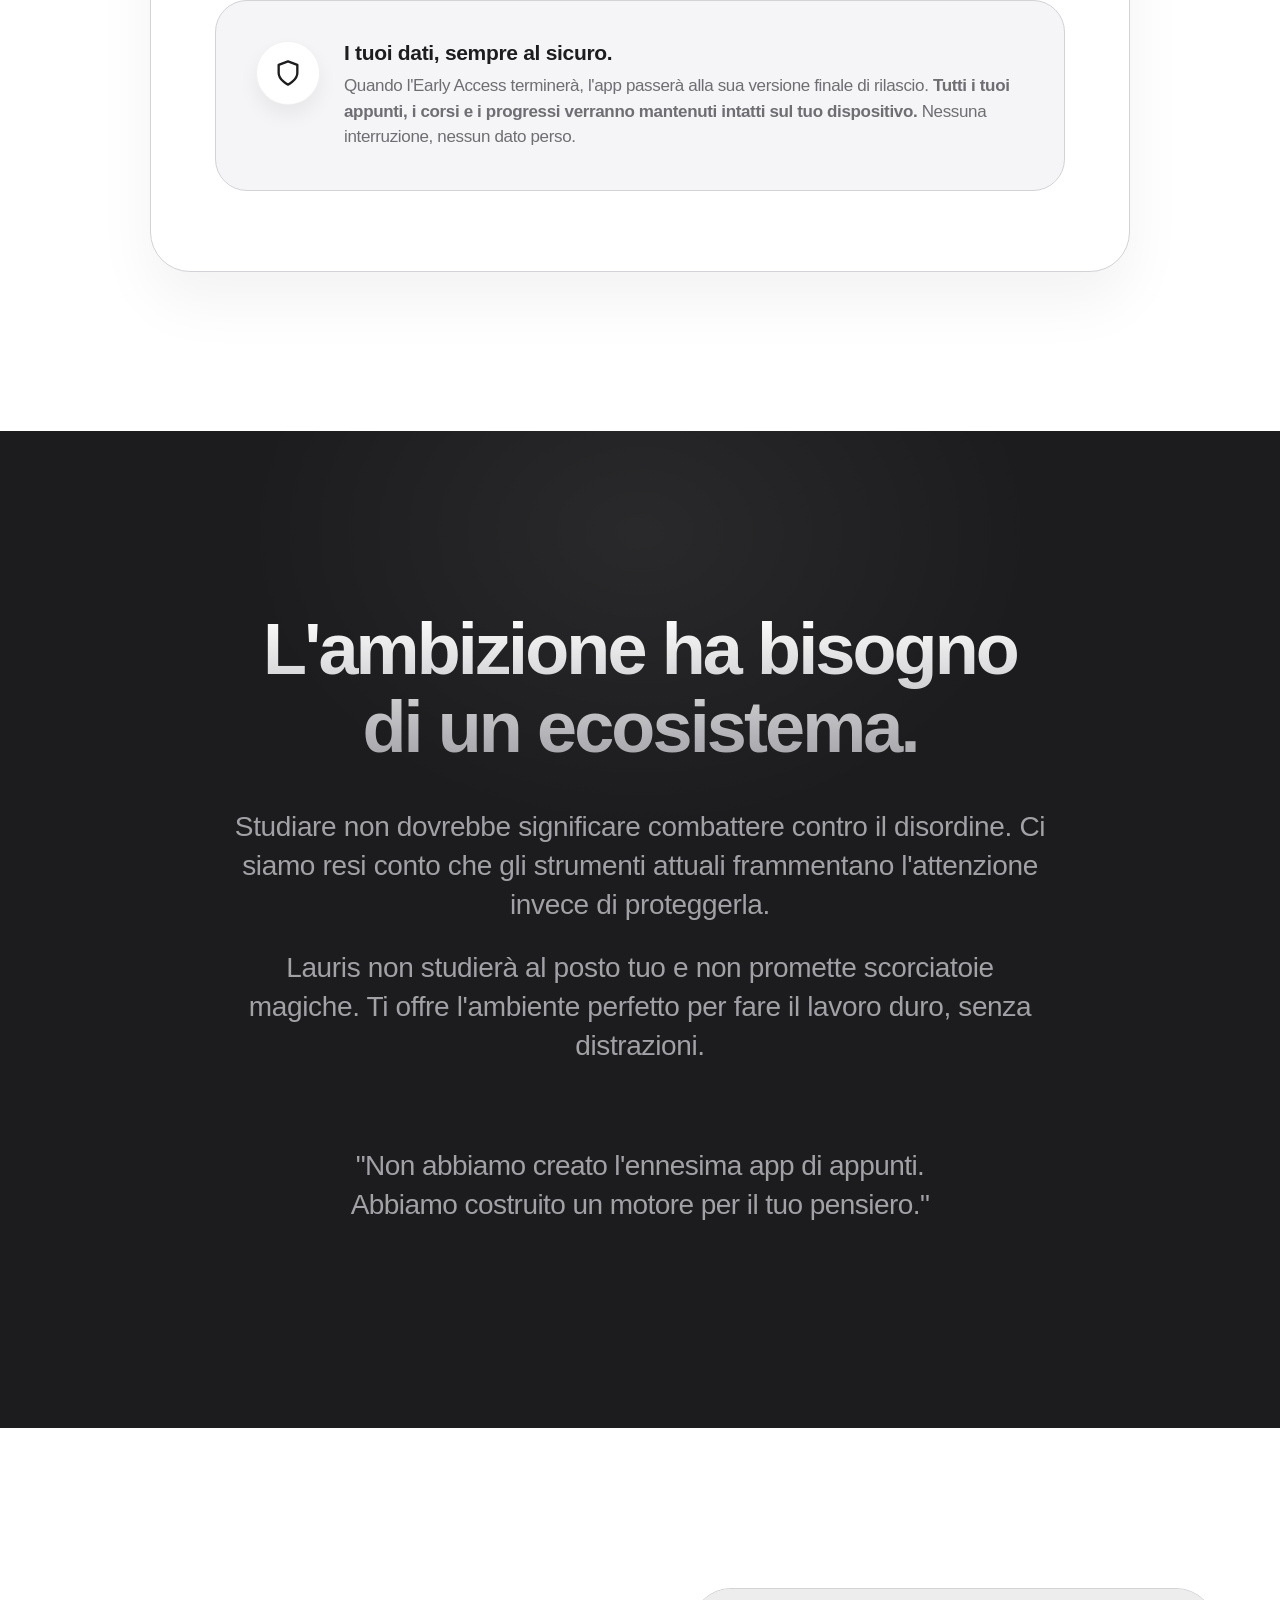
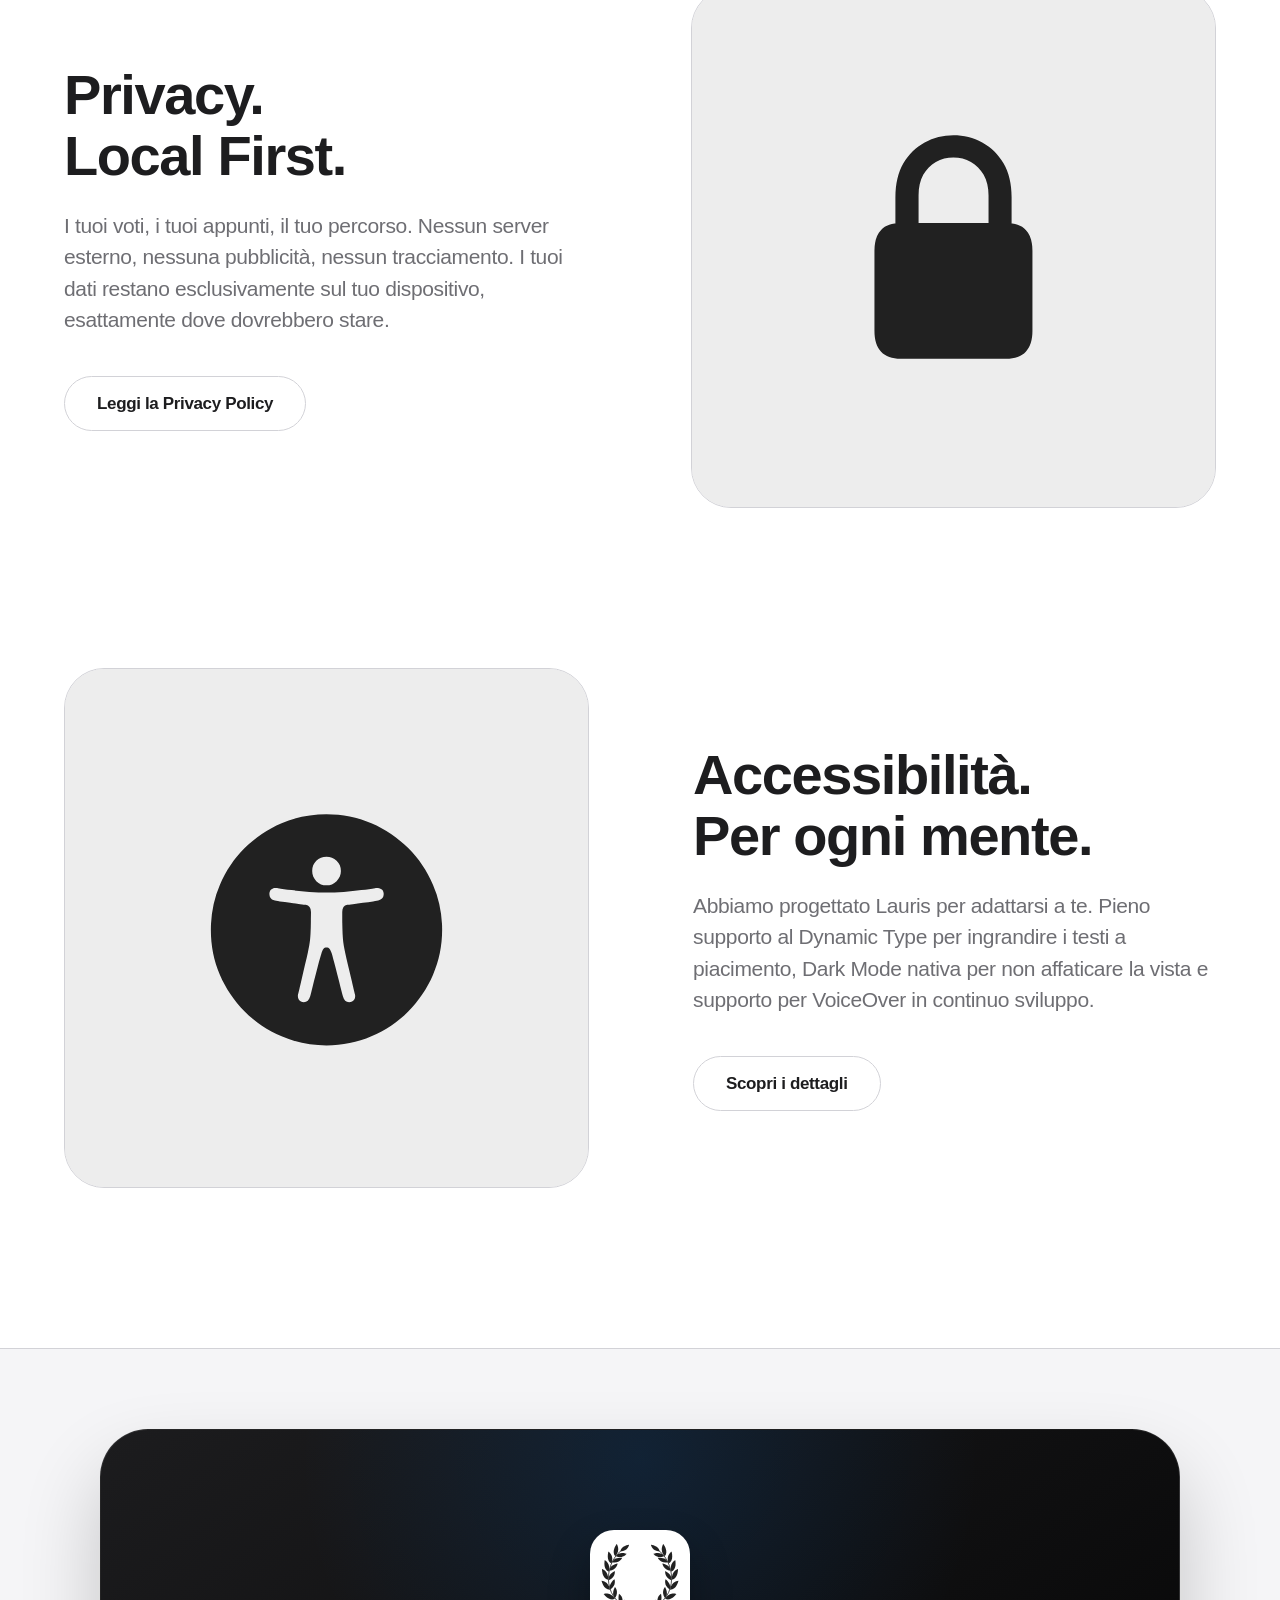
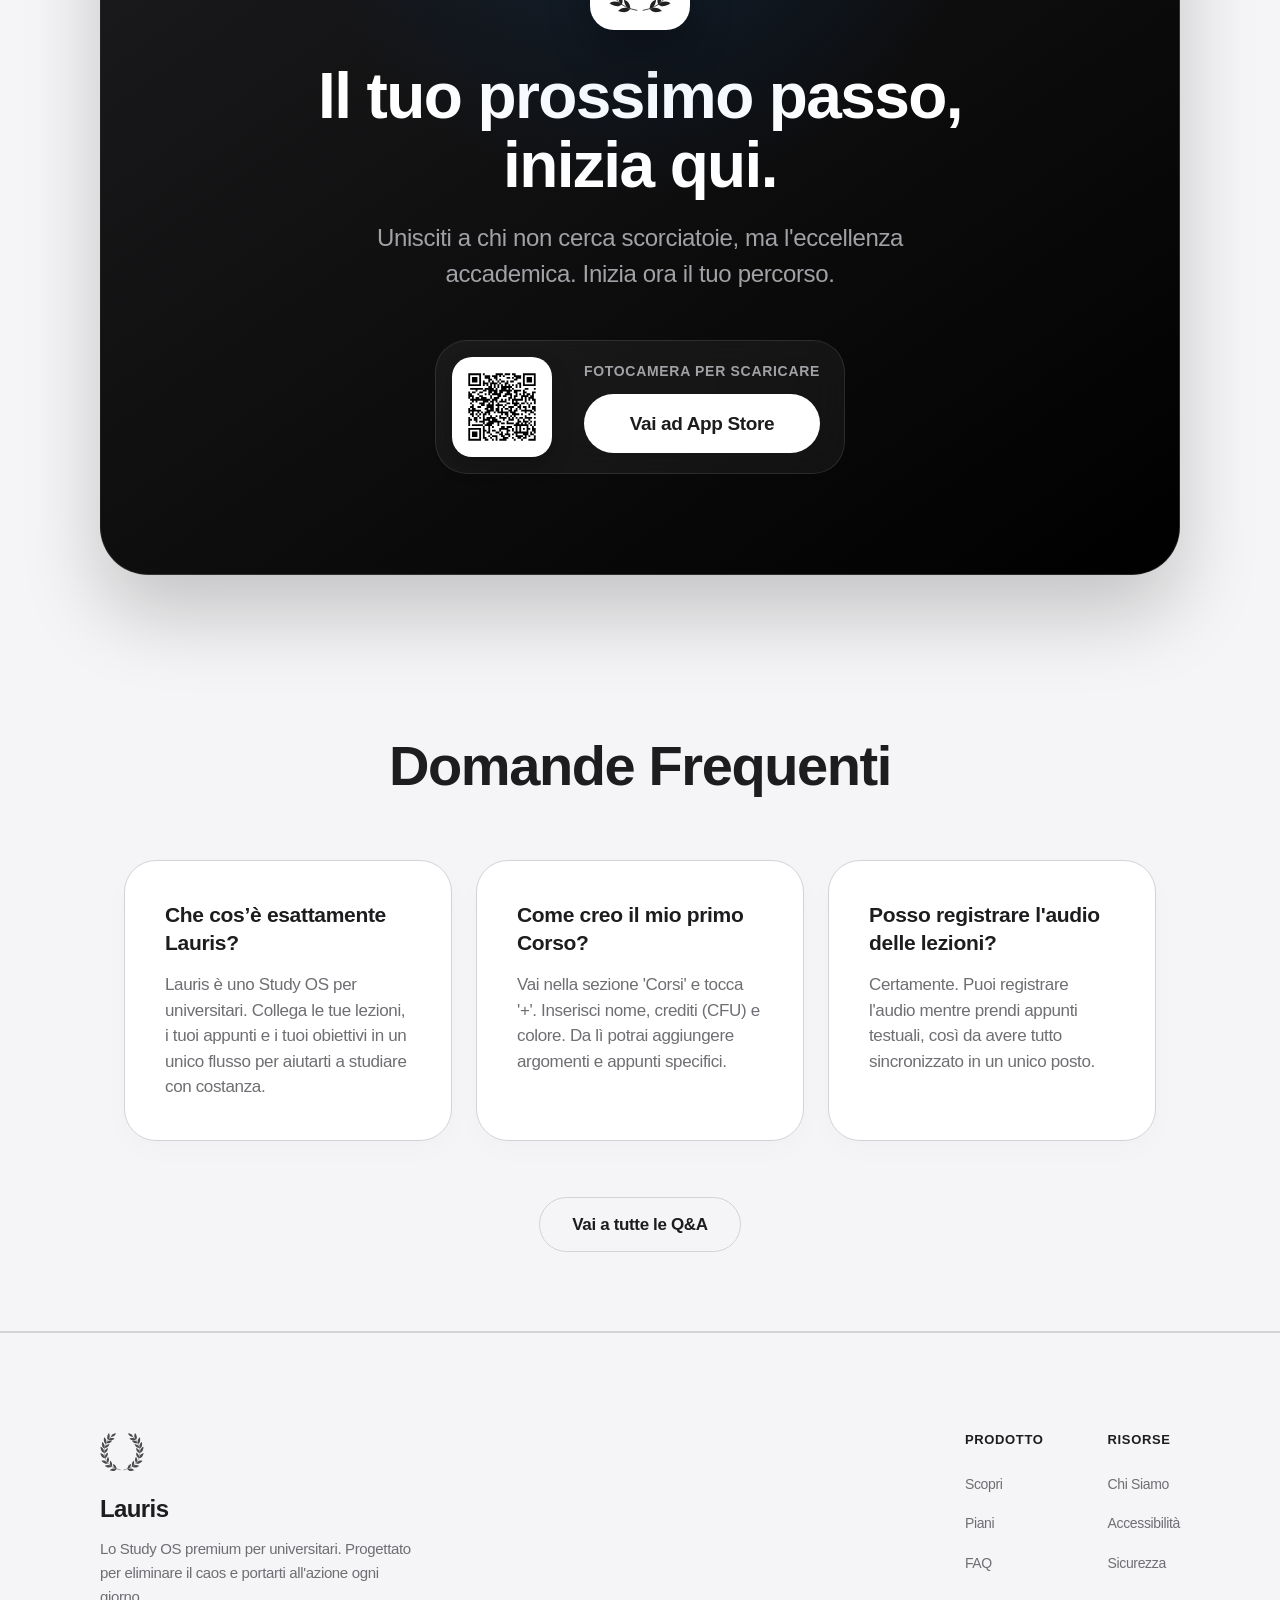
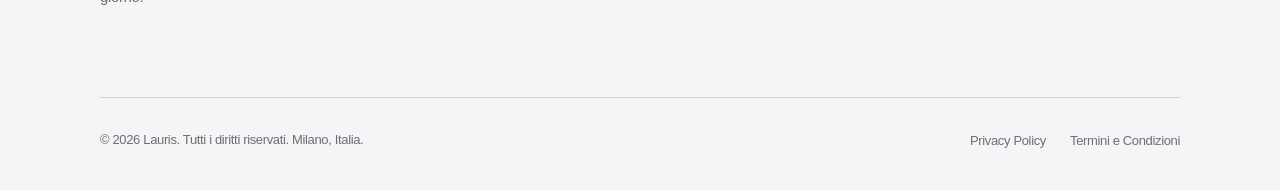
==== commit 14476847: "Fix accessibility warnings" ====
--- a/index.html
+++ b/index.html
@@ -4,8 +4,21 @@
 <meta charset="UTF-8"> 
 <meta name="viewport" content="width=device-width,initial-scale=1,minimum-scale=1,viewport-fit=cover"> 
 <title>Lauris - Lo Study OS Premium per Universitari</title> 
-<link rel="canonical" href="https://lauris.app/">
+<link rel="canonical" href="https://brand-origin-studio.github.io/documents/">
+
 <meta name="apple-itunes-app" content="app-id=6759625379">
+
+<meta property="og:type" content="website">
+<meta property="og:url" content="https://brand-origin-studio.github.io/documents/">
+<meta property="og:title" content="Lauris - Lo Study OS Premium per Universitari">
+<meta property="og:description" content="Dagli appunti al 30 e lode. Unisci studio, agenda e focus in un unico flusso continuo.">
+<meta property="og:image" content="https://brand-origin-studio.github.io/documents/social-cover.png">
+
+<meta property="twitter:card" content="summary_large_image">
+<meta property="twitter:url" content="https://brand-origin-studio.github.io/documents/">
+<meta property="twitter:title" content="Lauris - Lo Study OS Premium per Universitari">
+<meta property="twitter:description" content="Dagli appunti al 30 e lode. Unisci studio, agenda e focus in un unico flusso continuo.">
+<meta property="twitter:image" content="https://brand-origin-studio.github.io/documents/social-cover.png">
 
 <style> 
 :root { 
@@ -14,7 +27,7 @@
     --bg-secondary: #f5f5f7; 
     
     --color-text: #1d1d1f; 
-    --color-text-secondary: #86868b; 
+    --color-text-secondary: #6e6e73; /* A11Y FIX: Scurito per contrasto AA */
     --color-border: #d2d2d7; 
     --color-accent: #0071e3; 
     --focus-ring: rgba(0, 113, 227, 0.5);
@@ -61,9 +74,9 @@
 :focus:not(:focus-visible) { outline: none; }
 :focus-visible { outline: 3px solid var(--color-accent); outline-offset: 2px; border-radius: 8px; box-shadow: 0 0 0 4px var(--focus-ring); }
 nav a.nav-link:focus-visible, nav span.nav-link:focus-visible, .btn-primary:focus-visible, .btn-secondary:focus-visible, .btn-nav-download:focus-visible { border-radius: 980px; }
-.btn-close:focus-visible { border-radius: 50%; }
-
-/* ANIMAZIONI SCROLL (INTERSECTION OBSERVER) */
+.btn-close:focus-visible, .btn-reader:focus-visible { border-radius: 50%; }
+
+/* ANIMAZIONI SCROLL */
 .reveal { opacity: 0; transform: translateY(40px); transition: opacity 0.8s cubic-bezier(0.16, 1, 0.3, 1), transform 0.8s cubic-bezier(0.16, 1, 0.3, 1); will-change: opacity, transform; }
 .reveal.active { opacity: 1; transform: translateY(0); }
 .delay-1 { transition-delay: 0.1s; }
@@ -111,7 +124,7 @@
 
 /* HERO SECTION */ 
 .hero { text-align: center; padding-top: 180px; padding-bottom: 80px; background: var(--bg-primary); display: flex; flex-direction: column; align-items: center; } 
-.hero-content { max-width: 900px; padding: 0 20px; } 
+.hero-content { max-width: 85%; padding: 0 20px; } 
 .hero h2 { font-size: 80px; font-weight: 700; letter-spacing: -0.04em; margin-bottom: 24px; line-height: 1.05; } 
 .hero p { font-size: 28px; font-weight: 500; margin-bottom: 48px; letter-spacing: -0.015em; max-width: 760px; margin-left: auto; margin-right: auto; } 
 .price-badge { display: inline-block; background: var(--bg-secondary); color: var(--color-accent); padding: 8px 16px; border-radius: 12px; font-size: 14px; font-weight: 700; margin-bottom: 32px; text-transform: uppercase; letter-spacing: 0.03em; border: 1px solid var(--color-border); }
@@ -178,10 +191,10 @@
 
 .plan-safeguard { display: flex; align-items: flex-start; gap: 24px; background: var(--bg-secondary); padding: 40px; border-radius: 32px; text-align: left; border: 1px solid var(--color-border); }
 .plan-safeguard-icon { width: 64px; height: 64px; background: var(--bg-primary); border-radius: 50%; display: flex; align-items: center; justify-content: center; flex-shrink: 0; box-shadow: 0 10px 20px rgba(0,0,0,0.06); color: var(--color-text); border: 1px solid rgba(0,0,0,0.05); }
-.plan-safeguard-text h4 { font-size: 21px; font-weight: 600; margin-bottom: 8px; color: var(--color-text); }
+.plan-safeguard-text h3 { font-size: 21px; font-weight: 600; margin-bottom: 8px; color: var(--color-text); } /* A11Y FIX: h4 -> h3 */
 .plan-safeguard-text p { font-size: 17px; margin: 0; color: var(--color-text-secondary); line-height: 1.5; }
 
-/* SEZIONE DOWNLOAD (Pulita dal CSS Inline e centralizzata) */
+/* SEZIONE DOWNLOAD */
 #download { padding: 80px 24px; }
 .download-wrapper { background: linear-gradient(145deg, var(--always-dark-surface) 0%, #000000 100%); border-radius: 48px; padding: 100px 40px; text-align: center; max-width: 1080px; margin: 0 auto; position: relative; overflow: hidden; box-shadow: 0 40px 80px rgba(0,0,0,0.2); border: 1px solid rgba(255,255,255,0.1); }
 .download-wrapper::before { content: ''; position: absolute; top: -50%; left: 50%; width: 800px; height: 800px; transform: translateX(-50%); background: radial-gradient(circle, rgba(0, 113, 227, 0.15) 0%, transparent 60%); pointer-events: none; }
@@ -202,7 +215,7 @@
 .faq-grid { display: grid; grid-template-columns: repeat(auto-fit, minmax(320px, 1fr)); gap: 24px; margin-bottom: 56px; }
 .faq-card { background: var(--bg-primary); padding: 40px; border-radius: 32px; text-align: left; border: 1px solid var(--color-border); box-shadow: 0 10px 30px rgba(0,0,0,0.02); transition: transform 0.3s cubic-bezier(0.16, 1, 0.3, 1); }
 .faq-card:hover { transform: translateY(-4px); }
-.faq-card h4 { font-size: 21px; font-weight: 600; margin-bottom: 16px; line-height: 1.3; color: var(--color-text); }
+.faq-card h3 { font-size: 21px; font-weight: 600; margin-bottom: 16px; line-height: 1.3; color: var(--color-text); } /* A11Y FIX: h4 -> h3 */
 .faq-card p { font-size: 17px; margin-bottom: 0; color: var(--color-text-secondary); line-height: 1.5; }
 
 /* FOOTER */
@@ -213,7 +226,7 @@
 .footer-brand h2 { font-size: 24px; margin-bottom: 16px; font-weight: 600; }
 .footer-brand p { font-size: 15px; color: var(--color-text-secondary); max-width: 320px; line-height: 1.6;}
 .footer-links-wrapper { display: flex; gap: 64px; flex-wrap: wrap; }
-.footer-col h4 { font-size: 13px; font-weight: 600; color: var(--color-text); margin-bottom: 24px; text-transform: uppercase; letter-spacing: 0.05em; }
+.footer-col h3 { font-size: 13px; font-weight: 600; color: var(--color-text); margin-bottom: 24px; text-transform: uppercase; letter-spacing: 0.05em; } /* A11Y FIX: h4 -> h3 */
 .footer-col ul { list-style: none; padding: 0; }
 .footer-col ul li { margin-bottom: 16px; }
 .footer-col ul li span, .footer-col ul li a { font-size: 14px; color: var(--color-text-secondary); cursor: pointer; transition: color 0.2s; font-weight: 500; text-decoration: none; }
@@ -225,49 +238,86 @@
 .footer-legal-links span:hover { color: var(--color-text); }
 
 /* MODALE DINAMICO A11Y */
-.modal-overlay { position: fixed; top: 0; left: 0; width: 100vw; height: 100vh; background: var(--bg-primary); z-index: 1000; overflow-y: auto; opacity: 0; pointer-events: none; transition: opacity 0.3s ease; }
+.modal-overlay { position: fixed; top: 0; left: 0; width: 100vw; height: 100vh; background: var(--bg-primary); z-index: 1000; overflow-y: auto; opacity: 0; pointer-events: none; transition: opacity 0.3s ease, background-color 0.4s ease, color 0.4s ease; }
 .modal-overlay.active { opacity: 1; pointer-events: auto; }
 
 /* MODAL HEADER DINAMICO */
-.modal-header { position: sticky; top: 0; display: flex; justify-content: space-between; align-items: center; padding: 20px 24px; background: var(--nav-bg); backdrop-filter: saturate(180%) blur(20px); -webkit-backdrop-filter: saturate(180%) blur(20px); z-index: 10; border-bottom: 1px solid var(--color-border); } 
-.modal-compact-title { font-size: 17px; font-weight: 600; color: var(--color-text); opacity: 0; transform: translateY(8px); transition: all 0.3s cubic-bezier(0.16, 1, 0.3, 1); flex: 1; text-align: center; pointer-events: none; margin-left: 44px; }
+.modal-header { position: sticky; top: 0; display: flex; justify-content: space-between; align-items: center; padding: 20px 24px; background: var(--nav-bg); backdrop-filter: saturate(180%) blur(20px); -webkit-backdrop-filter: saturate(180%) blur(20px); z-index: 10; border-bottom: 1px solid var(--color-border); transition: background-color 0.4s ease, border-color 0.4s ease;} 
+.modal-compact-title { font-size: 17px; font-weight: 600; color: var(--color-text); opacity: 0; transform: translateY(8px); transition: all 0.3s cubic-bezier(0.16, 1, 0.3, 1), color 0.4s ease; flex: 1; text-align: center; pointer-events: none; }
 .modal-compact-title.visible { opacity: 1; transform: translateY(0); }
 
-.btn-close { width: 44px; height: 44px; background: var(--bg-secondary); border: none; border-radius: 50%; display: flex; align-items: center; justify-content: center; font-size: 32px; font-weight: 300; color: var(--color-text-secondary); cursor: pointer; transition: all 0.2s; padding-bottom: 4px; flex-shrink: 0;} 
-.btn-close:hover { background: var(--color-border); color: var(--color-text); transform: scale(1.05); } 
-.modal-content { max-width: 800px; margin: 0 auto; padding: 48px 24px 120px; width: 100%; } 
-.modal-content h2 { font-size: 48px; font-weight: 700; text-align: left; margin-bottom: 16px; color: var(--color-text); transition: opacity 0.2s; } 
-.modal-desc { font-size: 24px; color: var(--color-text-secondary); margin-bottom: 56px; line-height: 1.4; }
+/* Pulsanti Modale (Chiudi & Modalità Lettura) */
+.btn-close, .btn-reader { width: 44px; height: 44px; background: var(--bg-secondary); border: none; border-radius: 50%; display: flex; align-items: center; justify-content: center; font-size: 32px; font-weight: 300; color: var(--color-text-secondary); cursor: pointer; transition: all 0.2s; flex-shrink: 0;} 
+.btn-close { padding-bottom: 4px; }
+.btn-close:hover, .btn-reader:hover { background: var(--color-border); color: var(--color-text); transform: scale(1.05); } 
+.btn-reader.active { background: var(--color-text); color: var(--bg-primary); transform: scale(0.95); }
+
+.modal-content { max-width: 800px; margin: 0 auto; padding: 48px 24px 120px; width: 100%; transition: max-width 0.4s ease; } 
+.modal-content h2 { font-size: 48px; font-weight: 700; text-align: left; margin-bottom: 16px; color: var(--color-text); transition: opacity 0.2s, color 0.4s ease; } 
+.modal-desc { font-size: 24px; color: var(--color-text-secondary); margin-bottom: 56px; line-height: 1.4; transition: color 0.4s ease; }
 
 /* Stili Dinamici JSON nel Modale */
-.dynamic-body h3 { font-size: 24px; margin: 48px 0 16px; color: var(--color-text); font-weight: 600; }
-.dynamic-body p { font-size: 19px; line-height: 1.5; margin-bottom: 24px; color: var(--color-text-secondary); }
-.dynamic-quote { margin: 48px 0; padding: 32px 40px; border-left: 4px solid var(--color-accent); background: var(--bg-secondary); border-radius: 16px; }
+.dynamic-body { transition: color 0.4s ease; }
+.dynamic-body h3 { font-size: 24px; margin: 48px 0 16px; color: var(--color-text); font-weight: 600; transition: color 0.4s ease; }
+.dynamic-body p { font-size: 19px; line-height: 1.5; margin-bottom: 24px; color: var(--color-text-secondary); transition: font-size 0.4s ease, color 0.4s ease; }
+.dynamic-quote { margin: 48px 0; padding: 32px 40px; border-left: 4px solid var(--color-accent); background: var(--bg-secondary); border-radius: 16px; transition: background-color 0.4s ease; }
 .dynamic-quote p { font-size: 24px; font-style: italic; margin-bottom: 16px; color: var(--color-text); }
 .dynamic-quote span { font-size: 17px; font-weight: 600; color: var(--color-text-secondary); }
 .dynamic-list { list-style: none; margin: 32px 0 48px; padding: 0; }
-.dynamic-list li { margin-bottom: 24px; font-size: 19px; line-height: 1.5; color: var(--color-text-secondary); }
-.dynamic-list strong { color: var(--color-text); display: block; margin-bottom: 4px; font-size: 21px; }
+.dynamic-list li { margin-bottom: 24px; font-size: 19px; line-height: 1.5; color: var(--color-text-secondary); transition: font-size 0.4s ease, color 0.4s ease; }
+.dynamic-list strong { color: var(--color-text); display: block; margin-bottom: 4px; font-size: 21px; transition: font-size 0.4s ease, color 0.4s ease;}
 
 /* Accordion Nativi FAQ */
-details { margin-bottom: 16px; background: var(--bg-secondary); border-radius: 24px; overflow: hidden; }
-summary { padding: 24px 32px; font-size: 21px; font-weight: 600; color: var(--color-text); cursor: pointer; list-style: none; outline: none; line-height: 1.3; display: flex; justify-content: space-between; align-items: center; }
+details { margin-bottom: 16px; background: var(--bg-secondary); border-radius: 24px; overflow: hidden; transition: background-color 0.4s ease; }
+summary { padding: 24px 32px; font-size: 21px; font-weight: 600; color: var(--color-text); cursor: pointer; list-style: none; outline: none; line-height: 1.3; display: flex; justify-content: space-between; align-items: center; transition: color 0.4s ease; }
 summary:focus-visible { outline: 3px solid var(--color-accent); border-radius: 24px; }
 summary::-webkit-details-marker { display: none; }
-summary::after { content: '+'; font-size: 28px; font-weight: 300; color: var(--color-text-secondary); }
+summary::after { content: '+'; font-size: 28px; font-weight: 300; color: var(--color-text-secondary); transition: color 0.4s ease; }
 details[open] summary { border-bottom: 1px solid var(--color-border); }
 details[open] summary::after { content: '−'; }
 details .details-content { padding: 32px; }
 details .details-content p { font-size: 19px; margin: 0; color: var(--color-text-secondary); }
 
+/* =========================================
+   READER MODE (Modalità Lettura)
+   ========================================= */
+.modal-overlay.reader-mode-active {
+    --bg-primary: #fbf8f1; /* Effetto Carta Sepia */
+    --bg-secondary: #f0ebe1;
+    --color-text: #332b27;
+    --color-text-secondary: #5c534e;
+    --color-border: #e6ded5;
+    --nav-bg: rgba(251, 248, 241, 0.9); 
+}
+@media (prefers-color-scheme: dark) {
+    .modal-overlay.reader-mode-active {
+        --bg-primary: #121212; /* Deep true dark */
+        --bg-secondary: #1e1e1e;
+        --color-text: #e0e0e0;
+        --color-text-secondary: #a0a0a0;
+        --color-border: #2c2c2c;
+        --nav-bg: rgba(18, 18, 18, 0.9);
+    }
+}
+.modal-overlay.reader-mode-active .modal-content {
+    max-width: 700px; /* Layout più stretto, perfetto per la lettura */
+}
+/* Applica il font Serif solo al corpo del testo per un look editoriale */
+.modal-overlay.reader-mode-active .dynamic-body p,
+.modal-overlay.reader-mode-active .dynamic-list li,
+.modal-overlay.reader-mode-active details .details-content p {
+    font-family: ui-serif, Georgia, Cambria, "Times New Roman", Times, serif;
+    font-size: 22px; /* Ingrandisce per comodità visiva */
+    line-height: 1.65;
+}
+.modal-overlay.reader-mode-active .dynamic-quote p {
+    font-family: ui-serif, Georgia, Cambria, "Times New Roman", Times, serif;
+    font-size: 26px;
+}
+
 .spinner-container { display: flex; justify-content: center; align-items: center; padding: 80px 0; }
 .spinner { width: 32px; height: 32px; border: 3px solid var(--color-border); border-top-color: var(--color-accent); border-radius: 50%; animation: spin 1s linear infinite; }
 @keyframes spin { 100% { transform: rotate(360deg); } }
-.dynamic-sources { margin-top: 80px; padding-top: 32px; border-top: 1px solid var(--color-border); }
-.dynamic-sources h4 { font-size: 15px; text-transform: uppercase; letter-spacing: 0.05em; color: var(--color-text-secondary); margin-bottom: 20px; font-weight: 600; }
-.source-link { display: inline-block; font-size: 17px; color: var(--color-accent); text-decoration: none; font-weight: 500; margin-bottom: 16px; margin-right: 32px; }
-.source-link:hover { text-decoration: underline; }
-
 
 /* =========================================
    MEDIA QUERIES - LOGICA EDGE-TO-EDGE
@@ -304,8 +354,8 @@
     /* =========================================
        FIX SPAZIATURE GRIGIE TRA LE SEZIONI 
        ========================================= */
-    #features { padding-bottom: 0; } /* Rimuove lo spazio grigio sotto la card scura */
-    #piani { padding-bottom: 0; } /* Rimuove lo spazio bianco sotto la safeguard */
+    #features { padding-bottom: 0; } 
+    #piani { padding-bottom: 0; } 
 
     /* OS GRID EDGE-TO-EDGE */
     .os-grid { padding: 0; gap: 0; }
@@ -327,7 +377,7 @@
         border-left: none;
         border-right: none;
         padding: 56px 24px;
-        margin: 0 -24px 0 -24px; /* Rimuove margin-bottom e si espande ai lati */
+        margin: 0 -24px 0 -24px; 
         width: calc(100% + 48px);
     }
     .plan-safeguard { border-radius: 20px; }
@@ -335,7 +385,7 @@
     /* =========================================
        DOWNLOAD CARD OTTIMIZZATA PER MOBILE
        ========================================= */
-    #download { padding: 80px 0 0 0; } /* Padding laterale rimosso per far sbordare il container */
+    #download { padding: 80px 0 0 0; } 
     
     .download-wrapper {
         border-radius: 0;
@@ -358,11 +408,9 @@
         -webkit-backdrop-filter: none;
     }
     
-    /* Disabilita il QR Code su mobile (impossibile da scansionare col proprio telefono) */
     .qr-container { display: none; }
     .download-action-text span { display: none; } 
     
-    /* Bottone Full-Width */
     .download-action-text { width: 100%; }
     .download-action-text .btn-primary { width: 100%; padding: 18px 24px; }
     
@@ -401,7 +449,7 @@
         </div> 
     </section> 
 
-    <div class="screenshots-scroller reveal delay-3"> 
+    <div class="screenshots-scroller reveal delay-3" tabindex="0" role="region" aria-label="Galleria screenshot dell'applicazione"> 
         <div class="screenshot-item"><img src="screenshots/1.png" alt="Dashboard Lauris" loading="lazy"></div>
         <div class="screenshot-item"><img src="screenshots/2.png" alt="Appunti Lauris" loading="lazy"></div>
         <div class="screenshot-item"><img src="screenshots/3.png" alt="Focus Mode" loading="lazy"></div>
@@ -499,7 +547,7 @@
                         </svg>
                     </div>
                     <div class="plan-safeguard-text">
-                        <h4>I tuoi dati, sempre al sicuro.</h4>
+                        <h3>I tuoi dati, sempre al sicuro.</h3>
                         <p>Quando l'Early Access terminerà, l'app passerà alla sua versione finale di rilascio. <strong>Tutti i tuoi appunti, i corsi e i progressi verranno mantenuti intatti sul tuo dispositivo.</strong> Nessuna interruzione, nessun dato perso.</p>
                     </div>
                 </div>
@@ -566,15 +614,15 @@
             
             <div class="faq-grid">
                 <div class="faq-card">
-                    <h4>Che cos’è esattamente Lauris?</h4>
+                    <h3>Che cos’è esattamente Lauris?</h3>
                     <p>Lauris è uno Study OS per universitari. Collega le tue lezioni, i tuoi appunti e i tuoi obiettivi in un unico flusso per aiutarti a studiare con costanza.</p>
                 </div>
                 <div class="faq-card">
-                    <h4>Come creo il mio primo Corso?</h4>
+                    <h3>Come creo il mio primo Corso?</h3>
                     <p>Vai nella sezione 'Corsi' e tocca '+'. Inserisci nome, crediti (CFU) e colore. Da lì potrai aggiungere argomenti e appunti specifici.</p>
                 </div>
                 <div class="faq-card">
-                    <h4>Posso registrare l'audio delle lezioni?</h4>
+                    <h3>Posso registrare l'audio delle lezioni?</h3>
                     <p>Certamente. Puoi registrare l'audio mentre prendi appunti testuali, così da avere tutto sincronizzato in un unico posto.</p>
                 </div>
             </div>
@@ -600,7 +648,7 @@
             </div>
             <div class="footer-links-wrapper">
                 <div class="footer-col">
-                    <h4>Prodotto</h4>
+                    <h3>Prodotto</h3>
                     <ul>
                         <li><a href="#features">Scopri</a></li>
                         <li><a href="#piani">Piani</a></li>
@@ -608,7 +656,7 @@
                     </ul>
                 </div>
                 <div class="footer-col">
-                    <h4>Risorse</h4>
+                    <h3>Risorse</h3>
                     <ul>
                         <li><span data-modal="about" role="button" tabindex="0">Chi Siamo</span></li>
                         <li><span data-modal="accessibility" role="button" tabindex="0">Accessibilità</span></li>
@@ -627,13 +675,19 @@
     </div>
 </footer> 
 
-<div id="dynamic-modal" class="modal-overlay" aria-modal="true" role="dialog" aria-labelledby="modal-title">
+<div id="dynamic-modal" class="modal-overlay" aria-modal="true" role="dialog" aria-labelledby="modal-title" aria-hidden="true">
     <div class="modal-header"> 
+        <button id="btn-reader-mode" class="btn-reader" aria-label="Attiva modalità lettura" title="Modalità Lettura">
+            <svg viewBox="0 0 24 24" width="22" height="22" stroke="currentColor" stroke-width="2" fill="none" stroke-linecap="round" stroke-linejoin="round">
+                <path d="M2 3h6a4 4 0 0 1 4 4v14a3 3 0 0 0-3-3H2z"></path>
+                <path d="M22 3h-6a4 4 0 0 0-4 4v14a3 3 0 0 1 3-3h7z"></path>
+            </svg>
+        </button>
         <span id="modal-compact-title" class="modal-compact-title"></span>
         <button id="modal-close-btn" class="btn-close" aria-label="Chiudi finestra">&times;</button> 
     </div> 
     <div class="modal-content"> 
-        <h2 id="modal-title"></h2> 
+        <h2 id="modal-title">Caricamento...</h2> 
         <p id="modal-desc" class="modal-desc"></p> 
         <div id="modal-body" class="dynamic-body"></div>
     </div>
@@ -663,8 +717,15 @@
 // --- 2. MODAL ENGINE E SCROLL LOGIC ---
 const modal = document.getElementById('dynamic-modal');
 const closeBtn = document.getElementById('modal-close-btn');
+const btnReaderMode = document.getElementById('btn-reader-mode');
 const compactTitle = document.getElementById('modal-compact-title');
 let focusedElementBeforeModal;
+
+// Toggle Modalità Lettura
+btnReaderMode.addEventListener('click', () => {
+    modal.classList.toggle('reader-mode-active');
+    btnReaderMode.classList.toggle('active');
+});
 
 modal.addEventListener('scroll', () => {
     const mainTitle = document.getElementById('modal-title');
@@ -684,8 +745,17 @@
     focusedElementBeforeModal = document.activeElement; 
     document.body.style.overflow = 'hidden';
     modal.classList.add('active');
+    
+    // A11Y FIX: Rivela il modale agli screen reader
+    modal.setAttribute('aria-hidden', 'false'); 
+    
     modal.scrollTo(0, 0); 
     compactTitle.classList.remove('visible'); 
+    
+    // Resetta la modalità lettura ogni volta che si apre un nuovo documento
+    modal.classList.remove('reader-mode-active');
+    btnReaderMode.classList.remove('active');
+    
     closeBtn.focus(); 
 
     const titleEl = document.getElementById('modal-title');
@@ -770,6 +840,10 @@
 
 function closeModal() {
     modal.classList.remove('active');
+    
+    // A11Y FIX: Nasconde nuovamente il modale agli screen reader
+    modal.setAttribute('aria-hidden', 'true'); 
+    
     document.body.style.overflow = '';
     if (focusedElementBeforeModal) focusedElementBeforeModal.focus(); 
 }
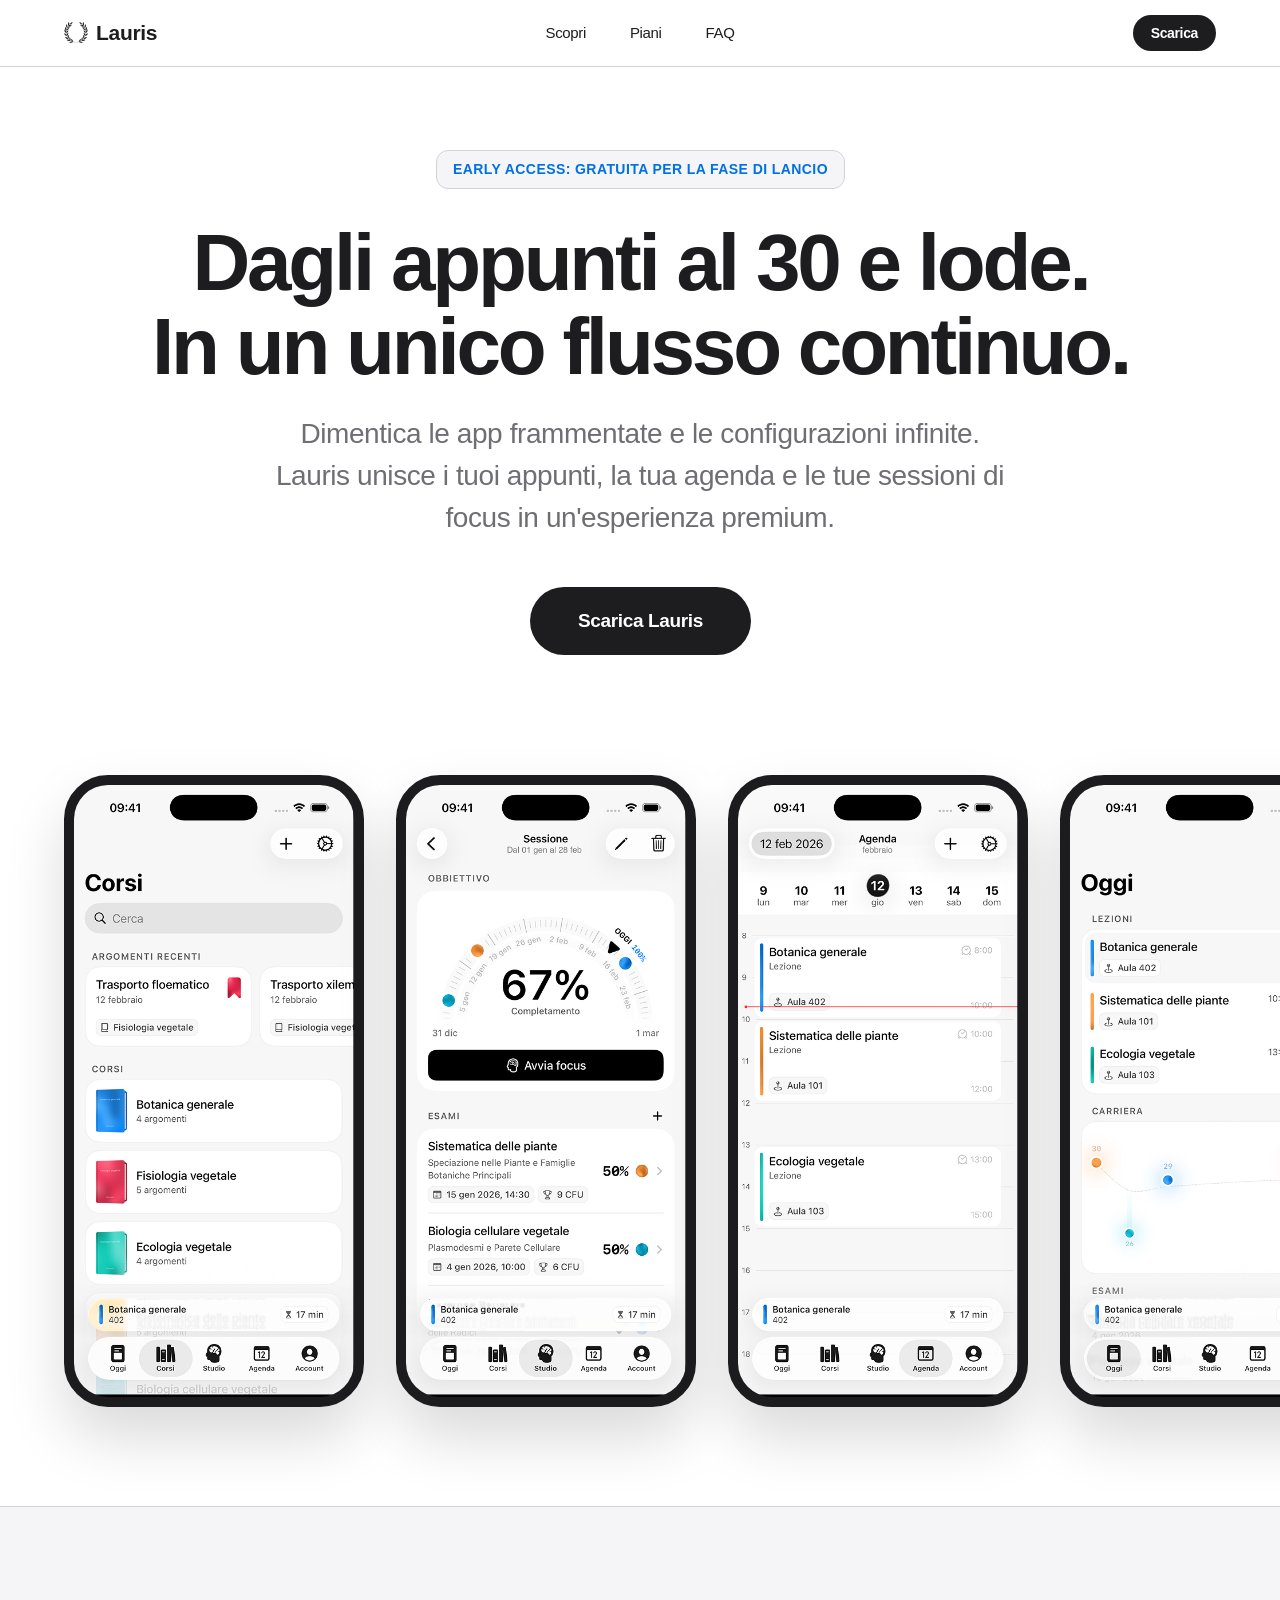
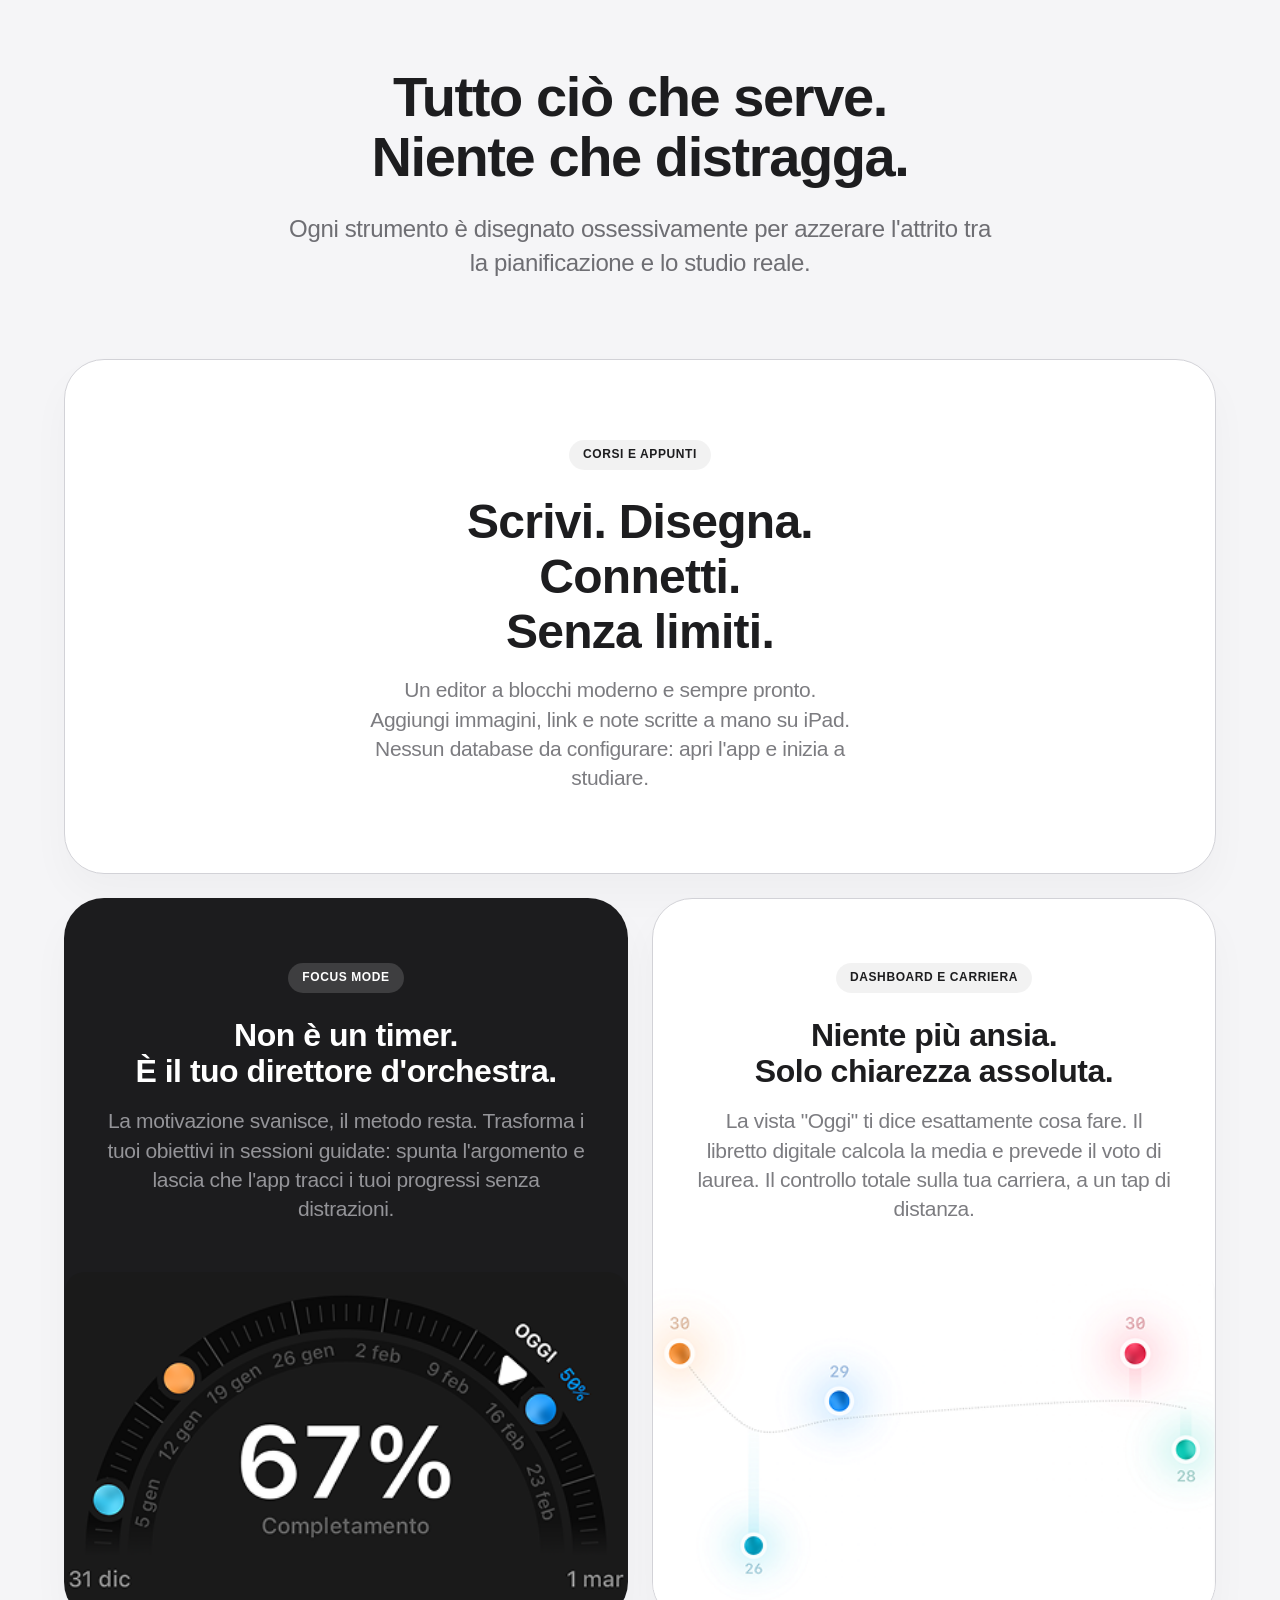
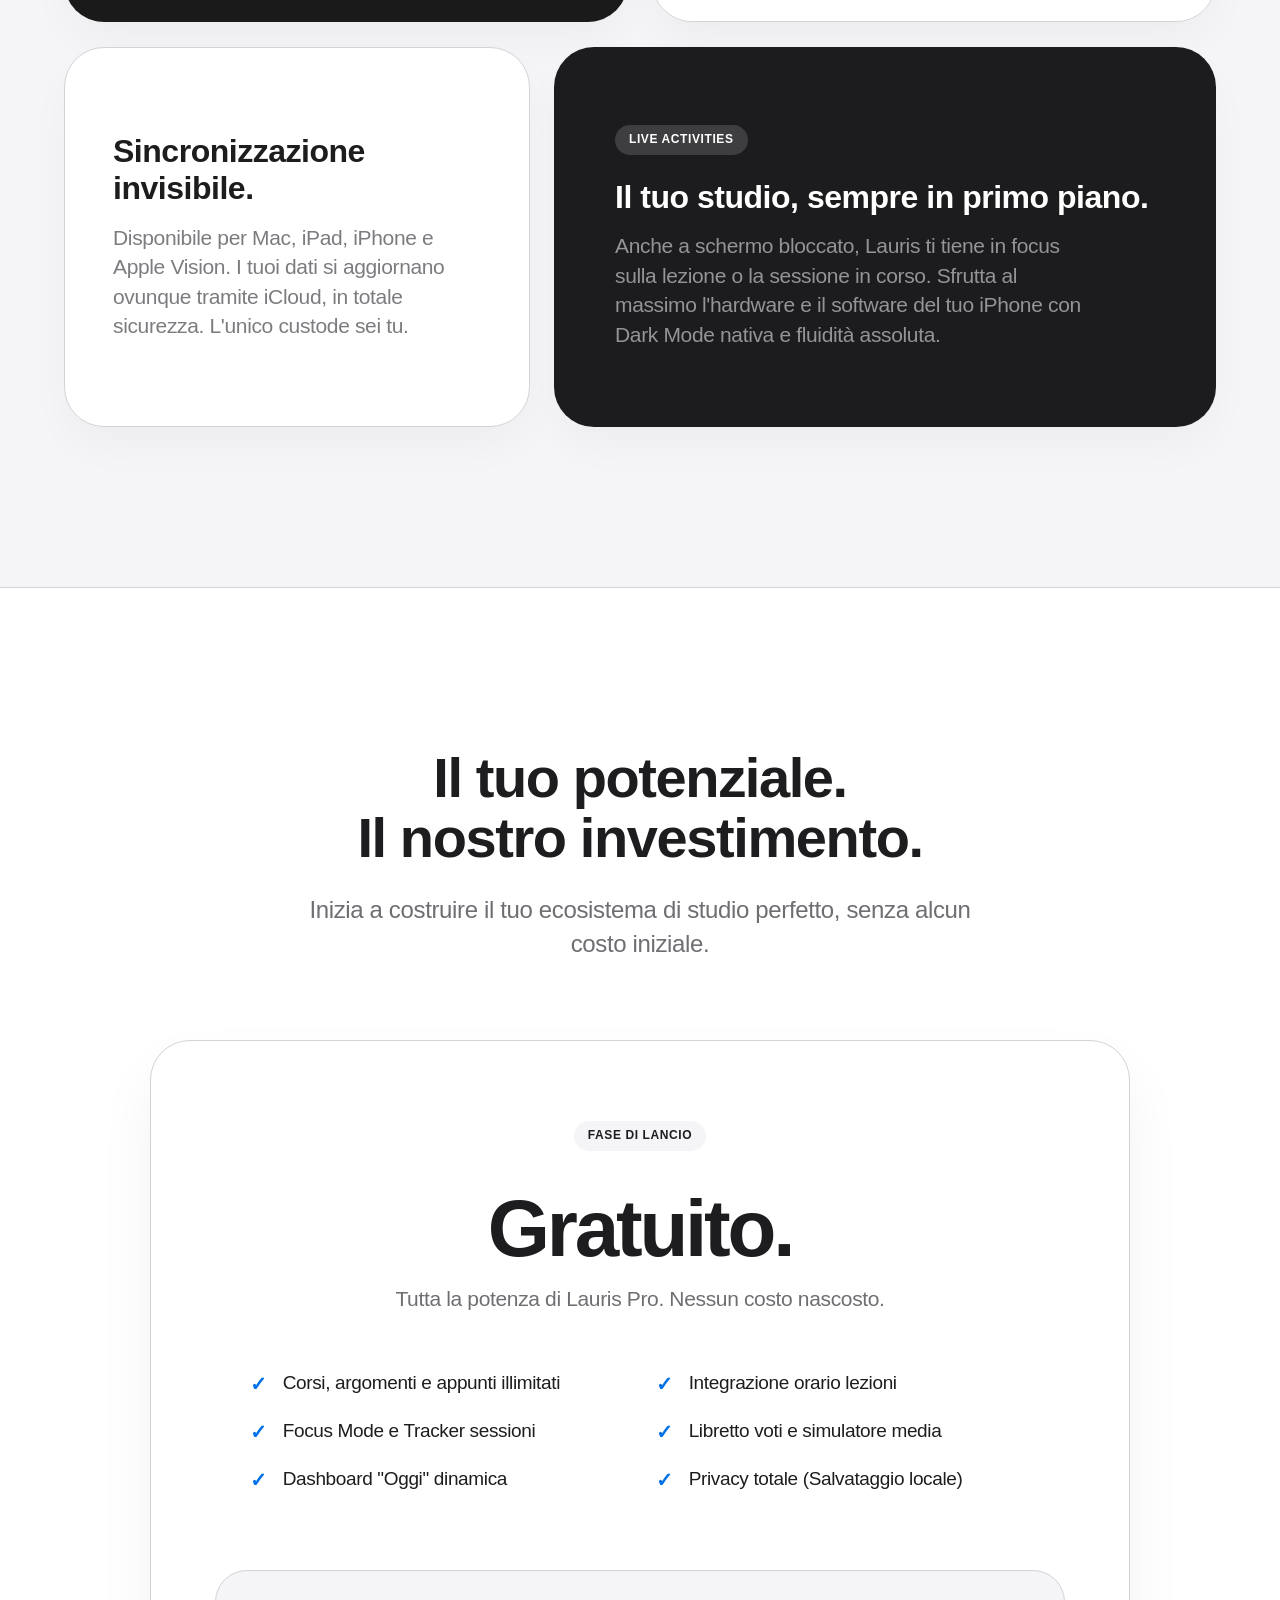
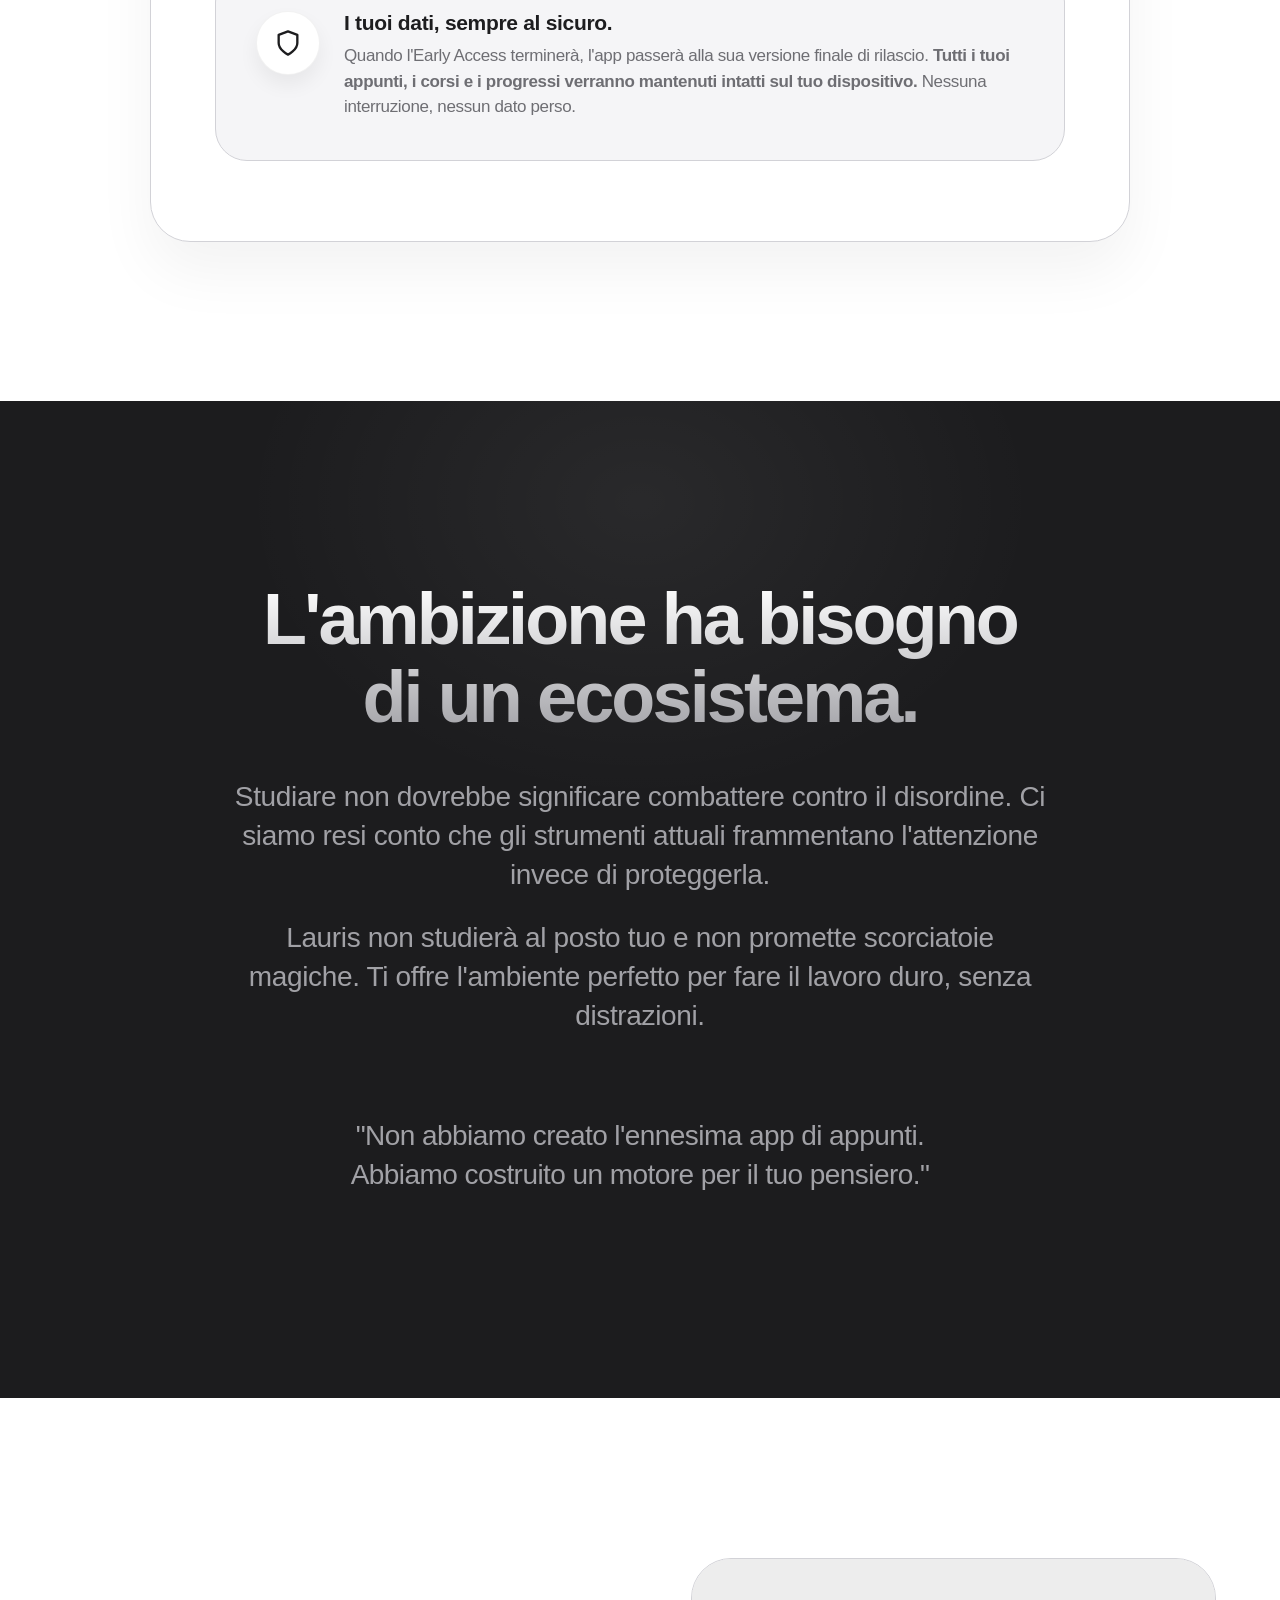
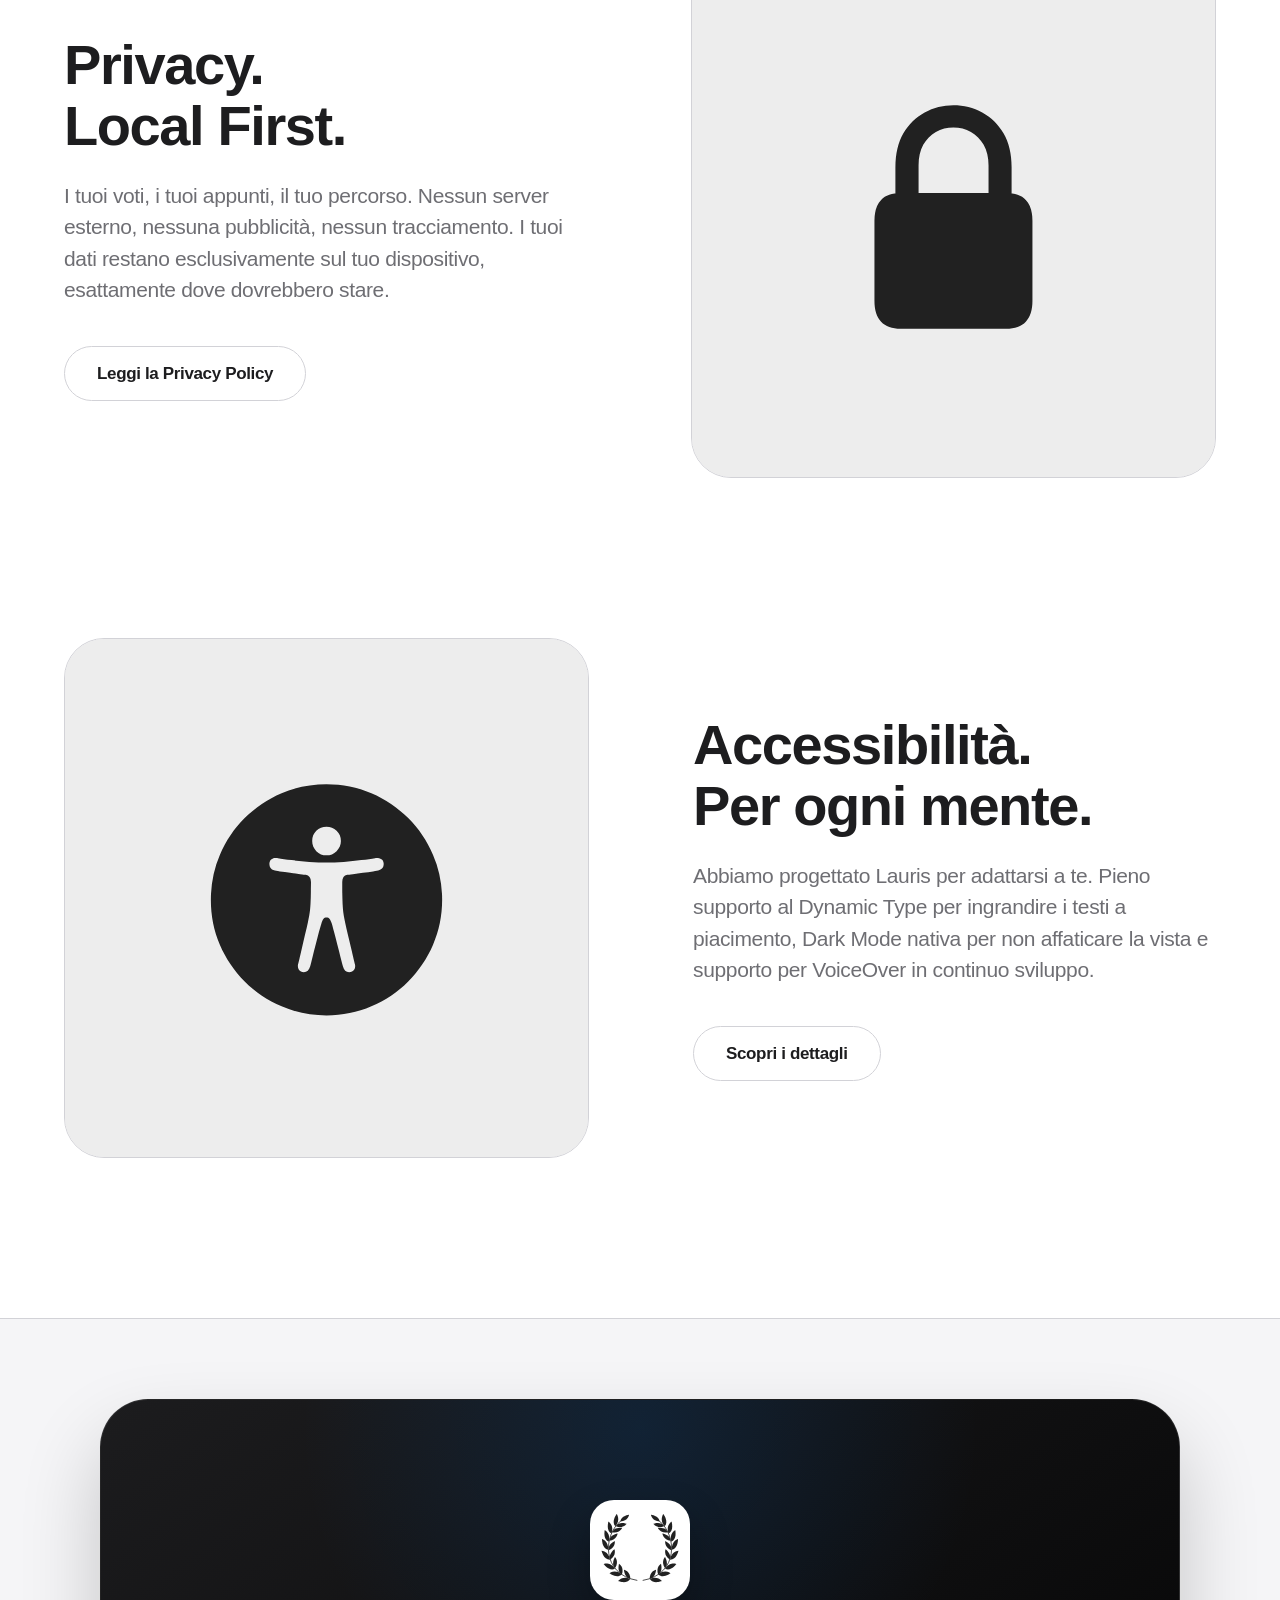
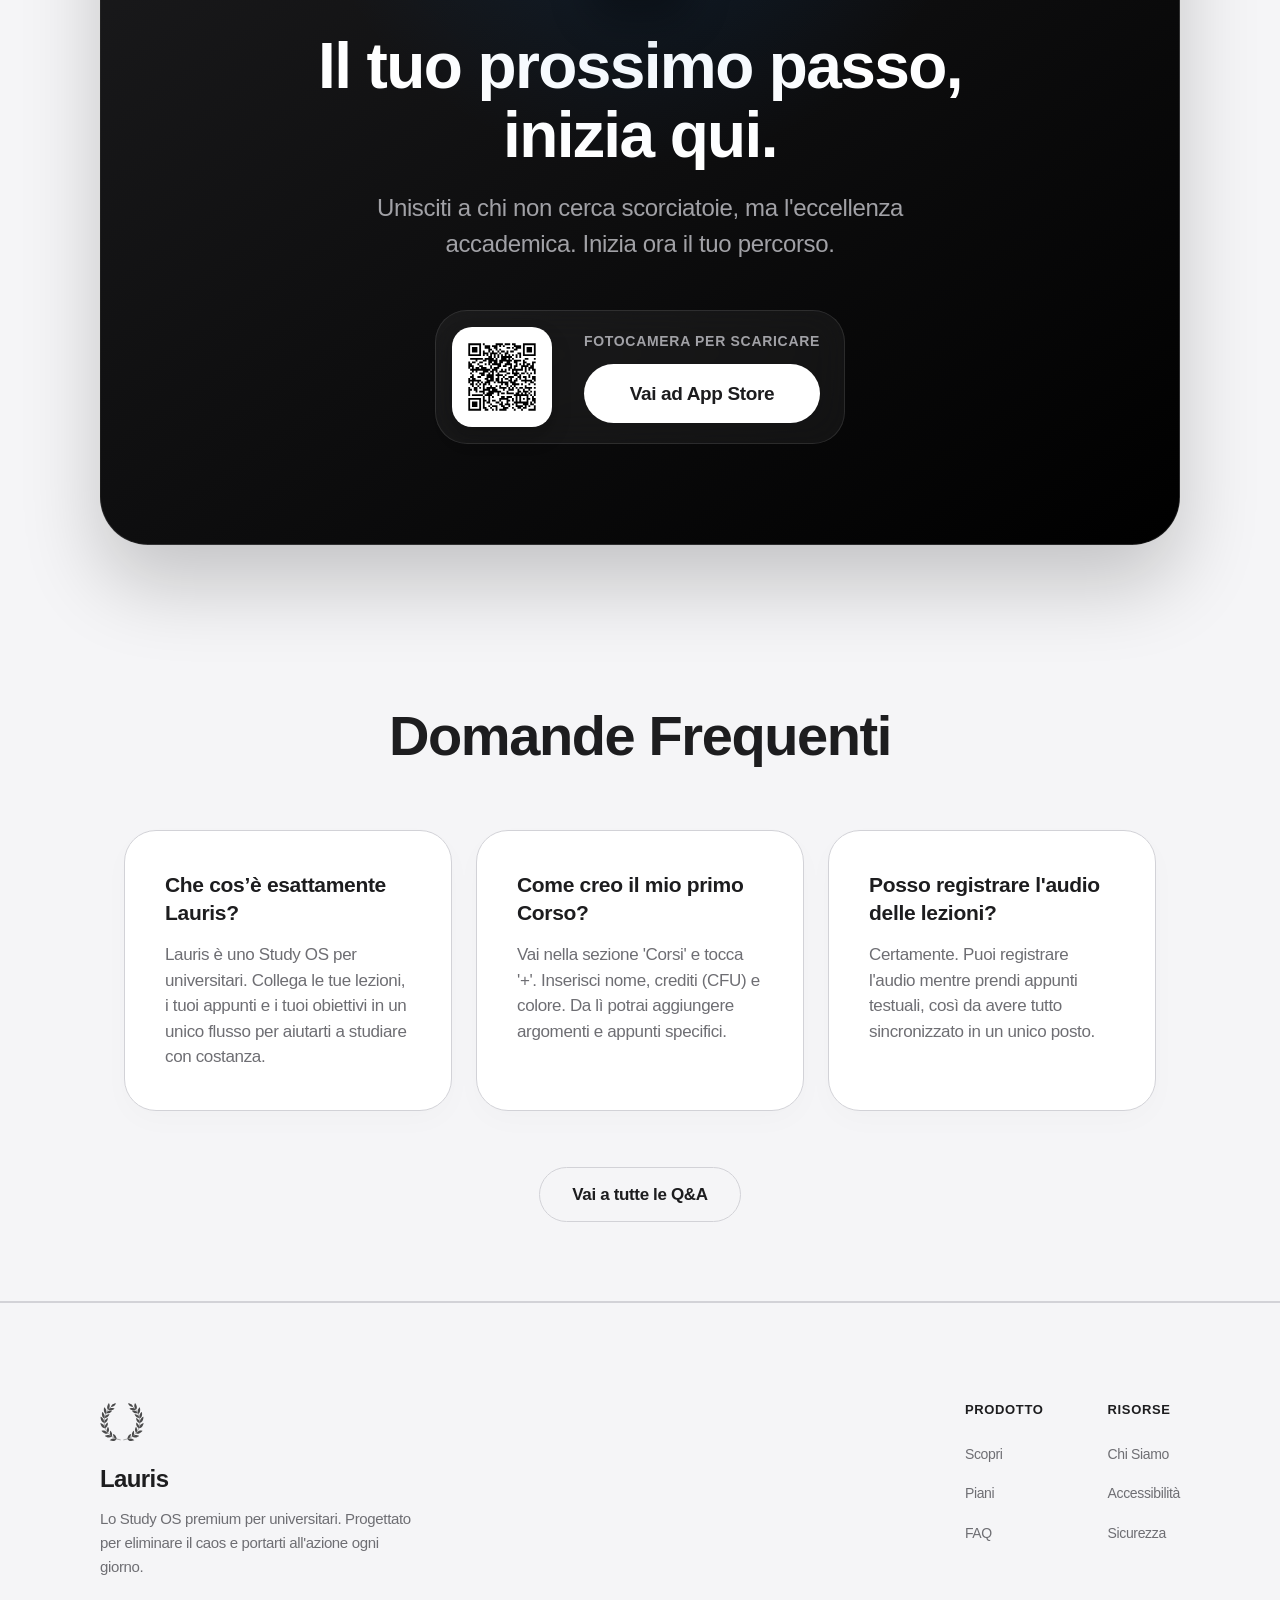
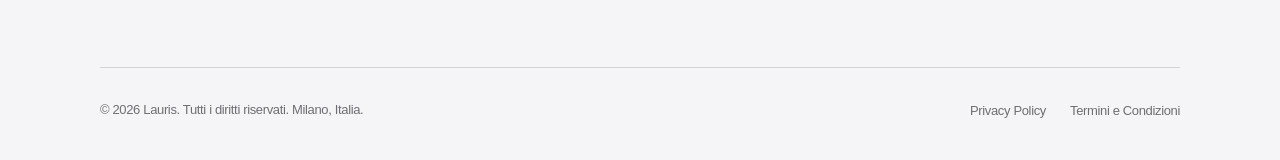
==== commit 75ed0362: "Fix the padding at the top of the hero section" ====
--- a/index.html
+++ b/index.html
@@ -123,7 +123,7 @@
 .text-center { text-align: center; }
 
 /* HERO SECTION */ 
-.hero { text-align: center; padding-top: 180px; padding-bottom: 80px; background: var(--bg-primary); display: flex; flex-direction: column; align-items: center; } 
+.hero { text-align: center; padding-top: 150px; padding-bottom: 80px; background: var(--bg-primary); display: flex; flex-direction: column; align-items: center; } 
 .hero-content { max-width: 85%; padding: 0 20px; } 
 .hero h2 { font-size: 80px; font-weight: 700; letter-spacing: -0.04em; margin-bottom: 24px; line-height: 1.05; } 
 .hero p { font-size: 28px; font-weight: 500; margin-bottom: 48px; letter-spacing: -0.015em; max-width: 760px; margin-left: auto; margin-right: auto; } 
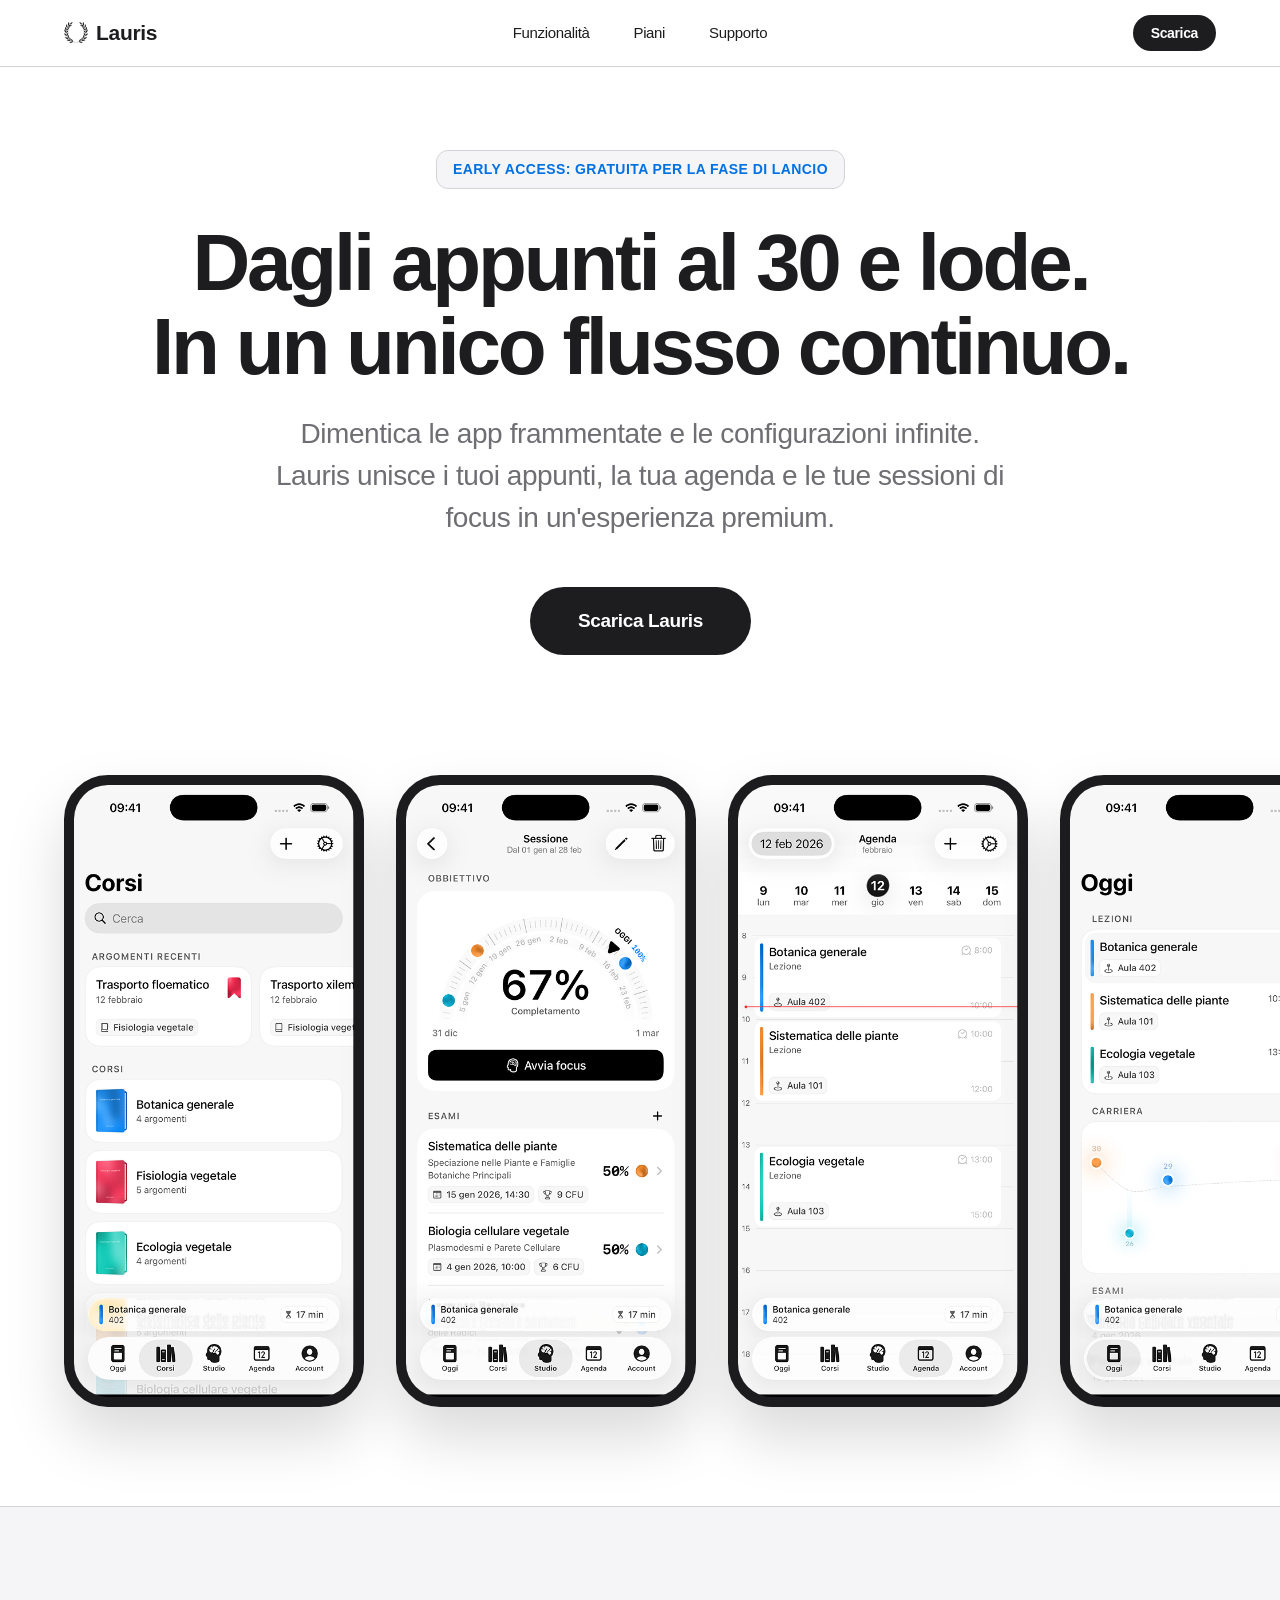
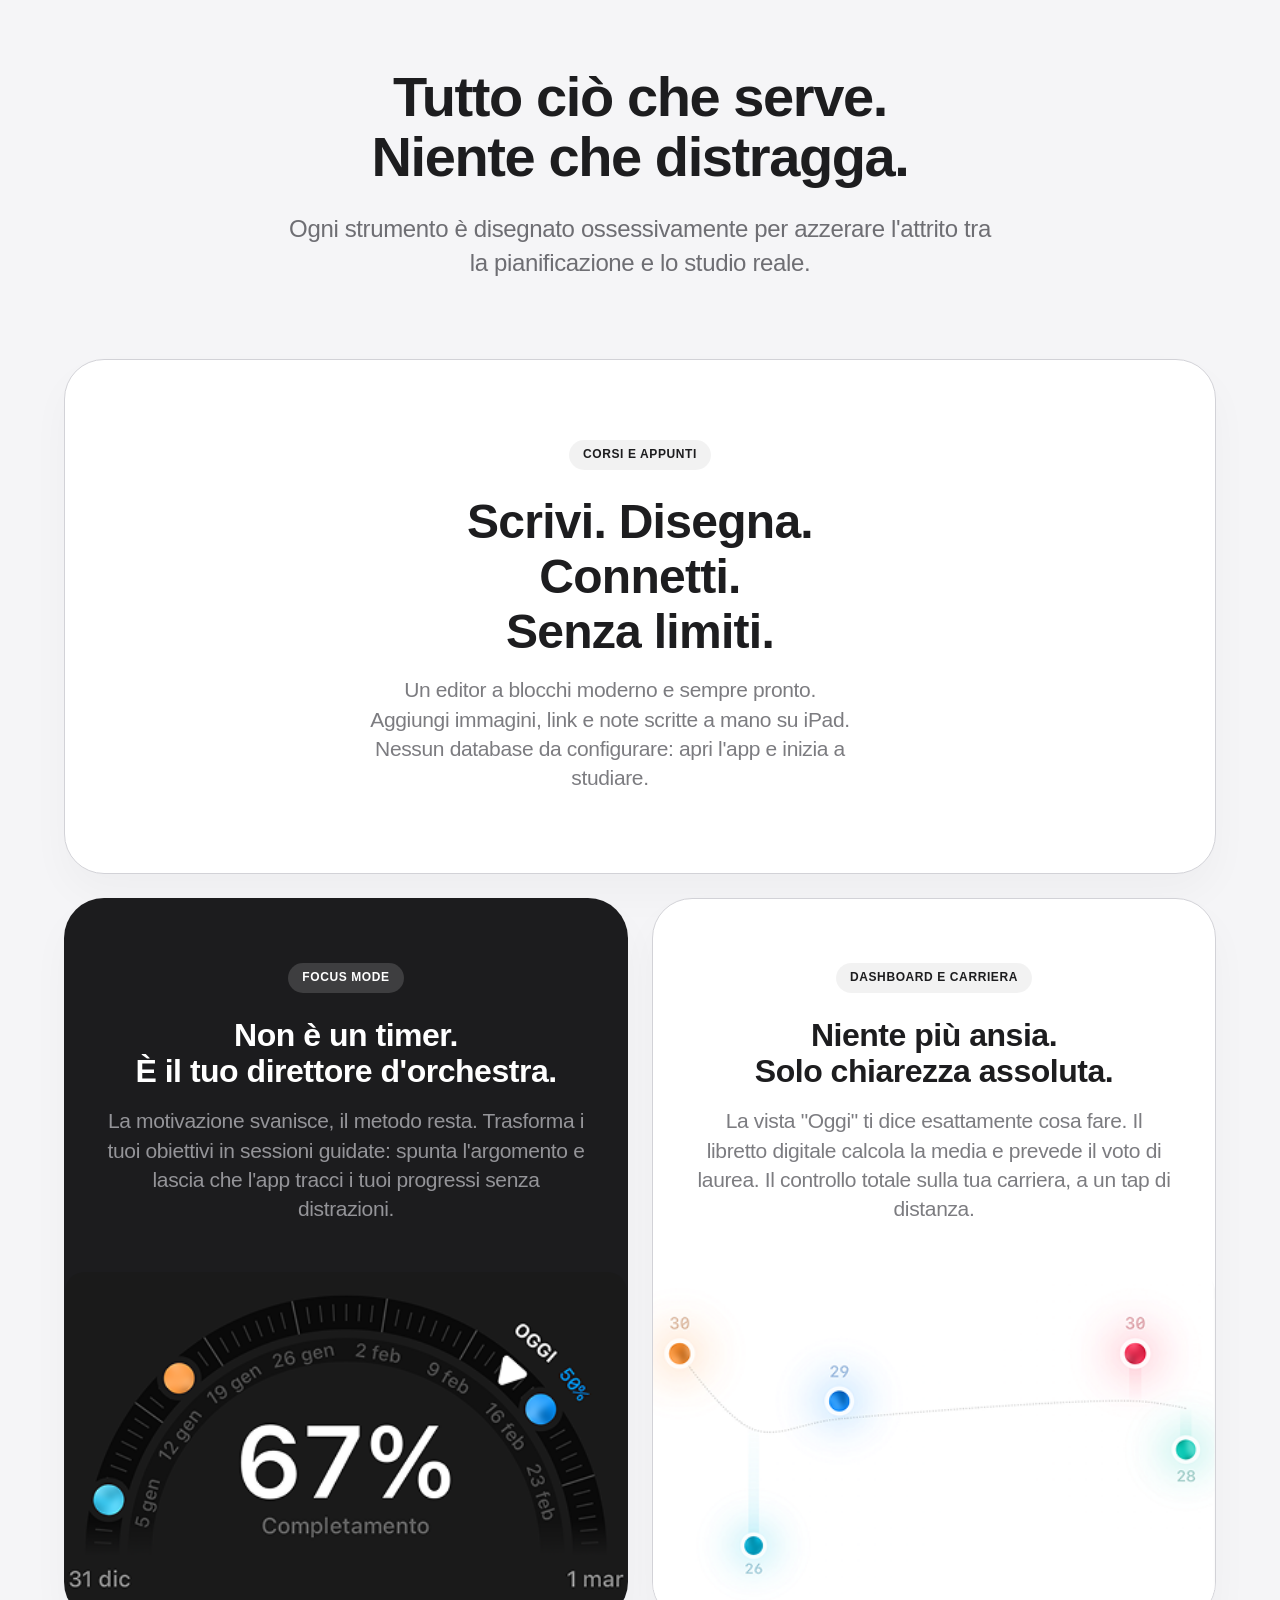
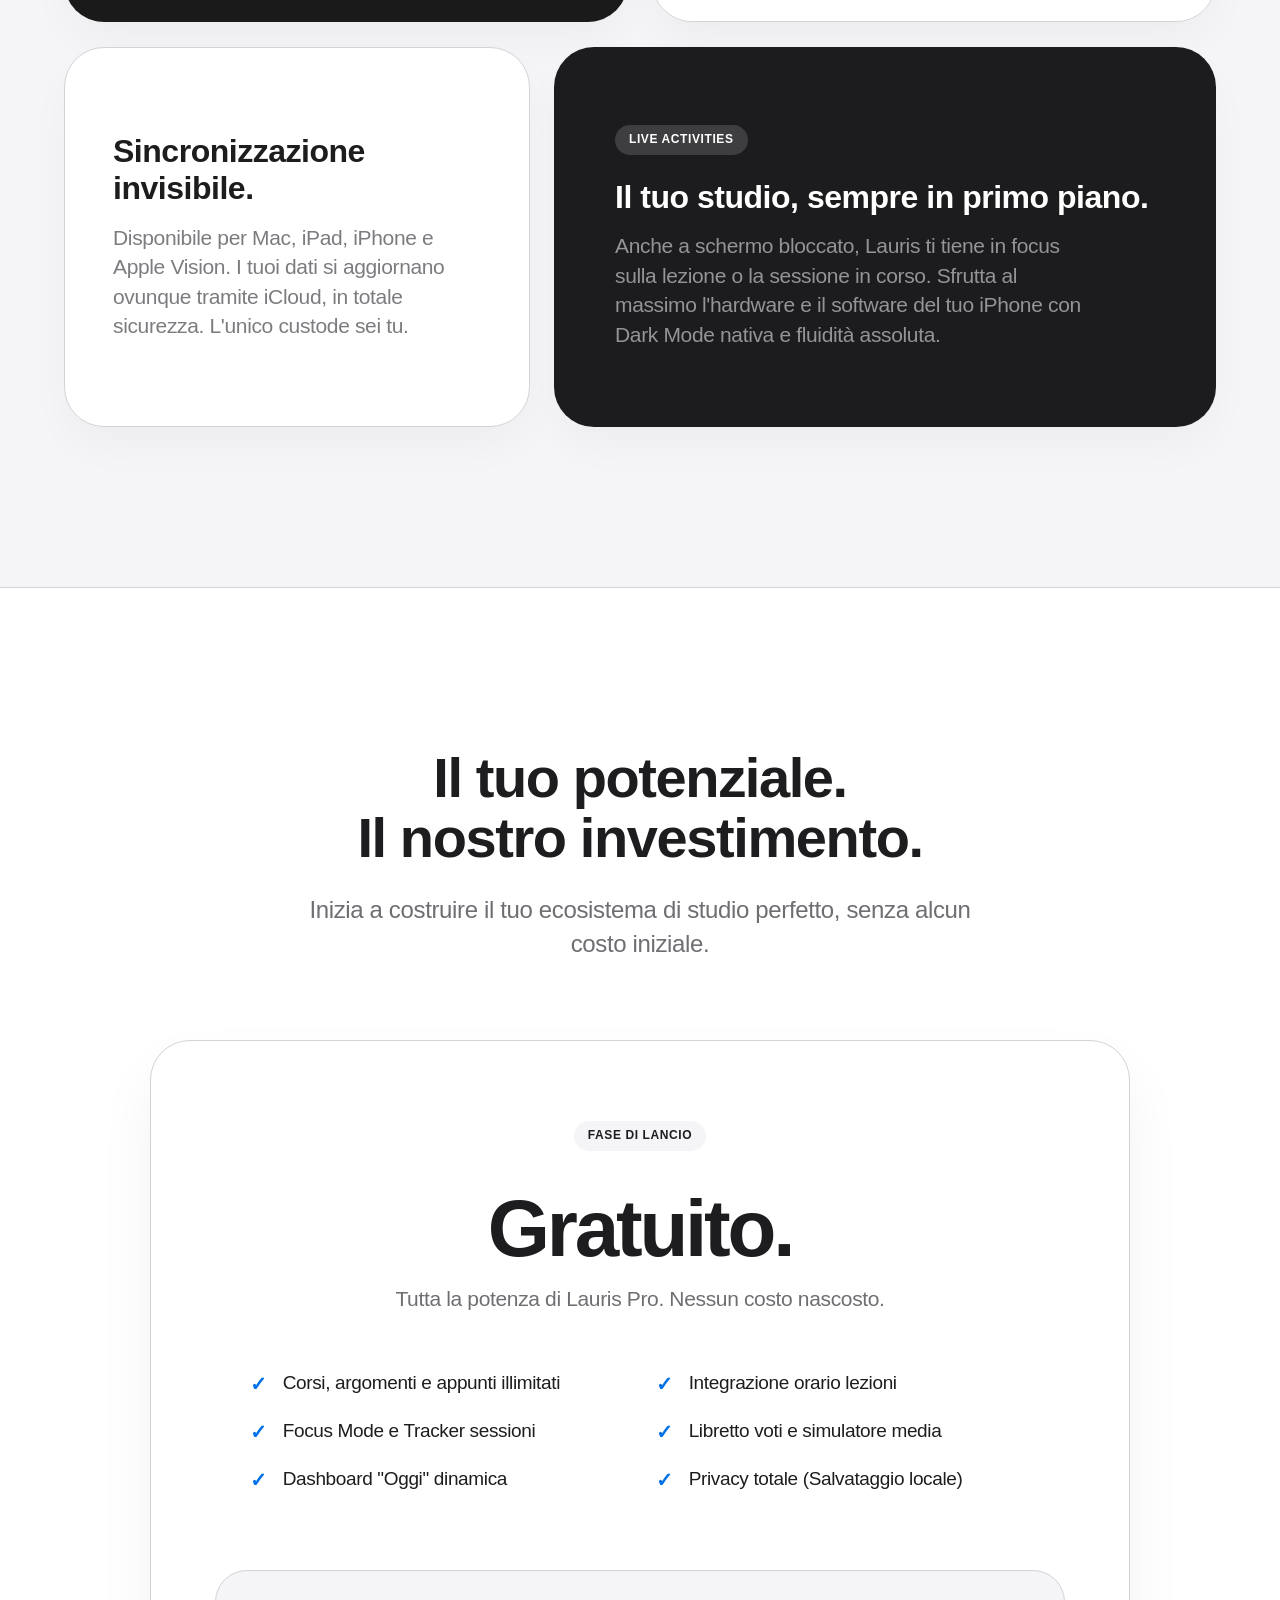
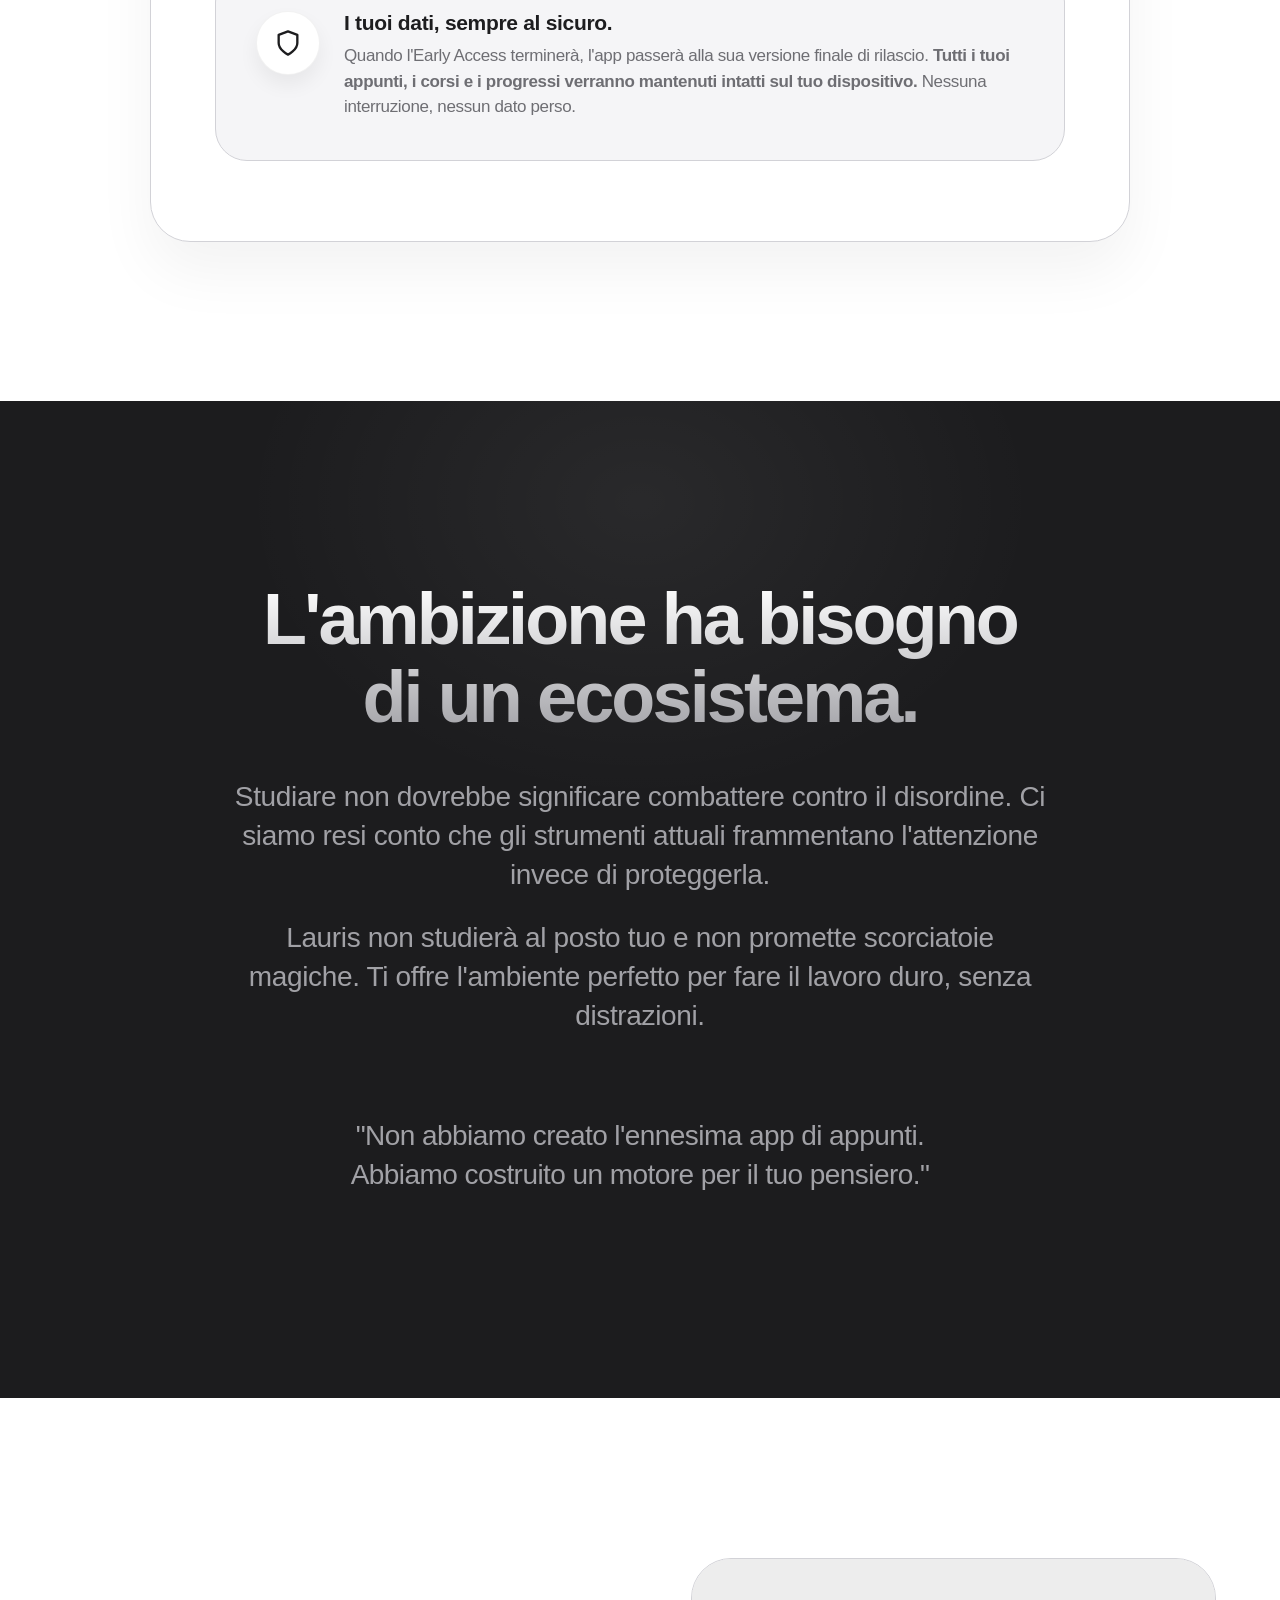
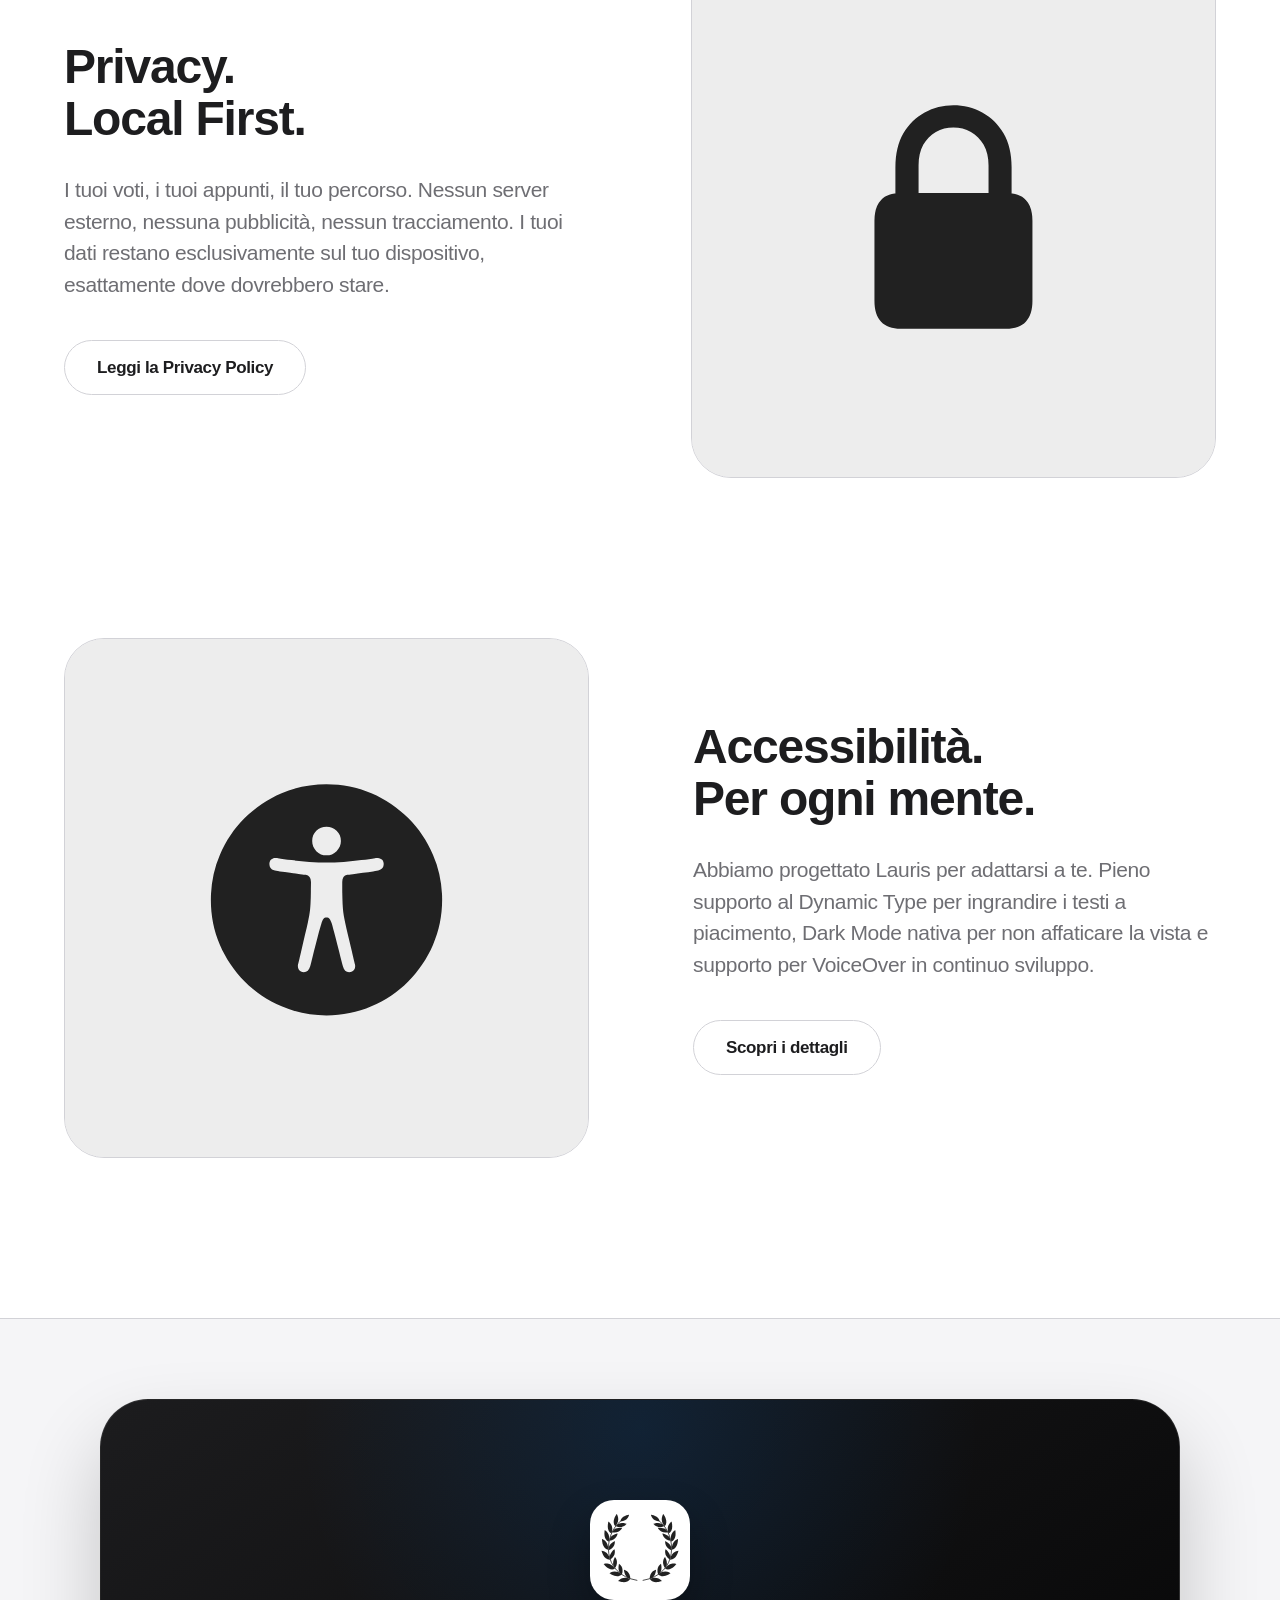
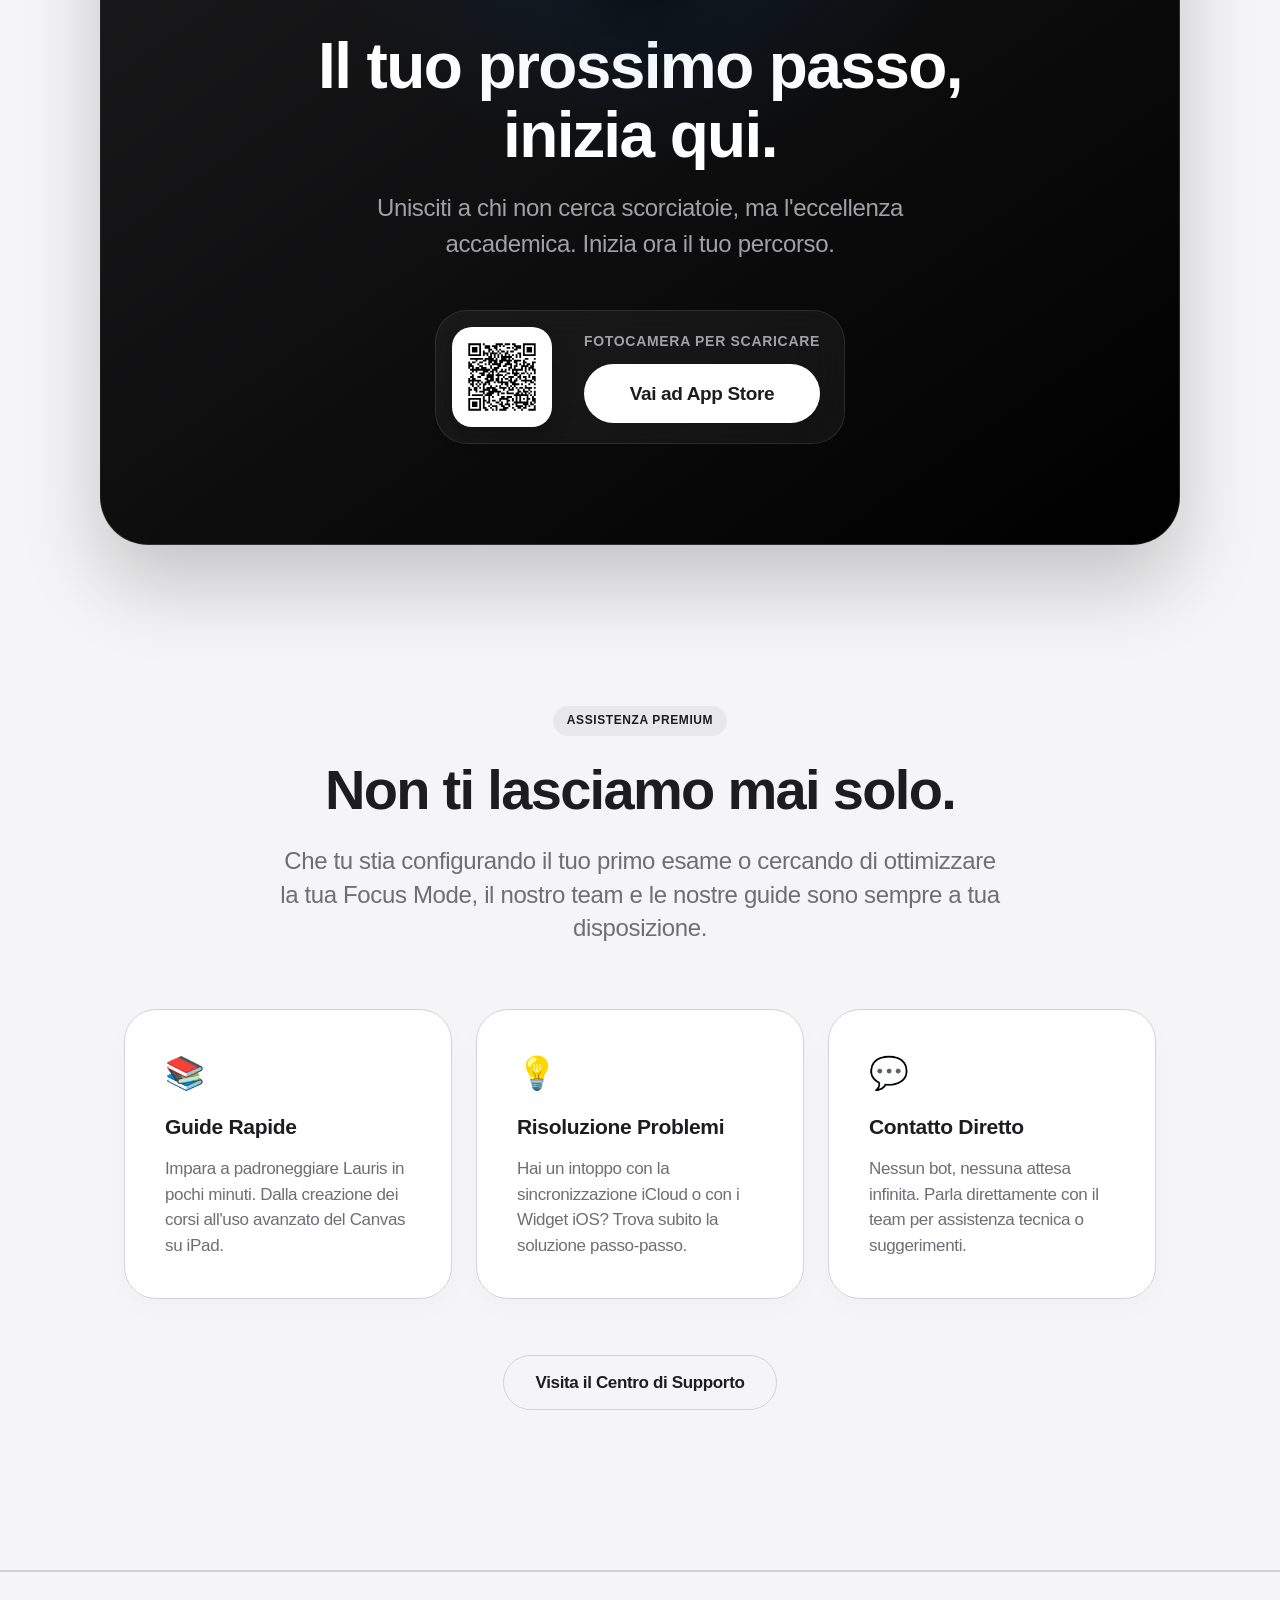
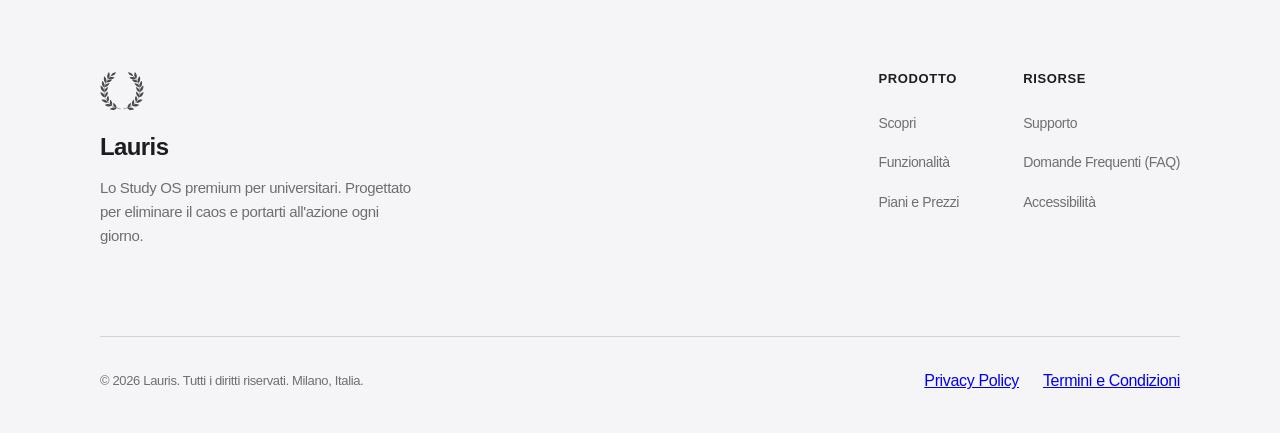
==== commit 9df74485: "New sections" ====
--- a/index.html
+++ b/index.html
@@ -4,438 +4,22 @@
 <meta charset="UTF-8"> 
 <meta name="viewport" content="width=device-width,initial-scale=1,minimum-scale=1,viewport-fit=cover"> 
 <title>Lauris - Lo Study OS Premium per Universitari</title> 
-<link rel="canonical" href="https://brand-origin-studio.github.io/documents/">
+<link rel="canonical" href="lauris.app">
 
 <meta name="apple-itunes-app" content="app-id=6759625379">
 
 <meta property="og:type" content="website">
-<meta property="og:url" content="https://brand-origin-studio.github.io/documents/">
+<meta property="og:url" content="lauris.app">
 <meta property="og:title" content="Lauris - Lo Study OS Premium per Universitari">
 <meta property="og:description" content="Dagli appunti al 30 e lode. Unisci studio, agenda e focus in un unico flusso continuo.">
-<meta property="og:image" content="https://brand-origin-studio.github.io/documents/social-cover.png">
-
-<meta property="twitter:card" content="summary_large_image">
-<meta property="twitter:url" content="https://brand-origin-studio.github.io/documents/">
-<meta property="twitter:title" content="Lauris - Lo Study OS Premium per Universitari">
-<meta property="twitter:description" content="Dagli appunti al 30 e lode. Unisci studio, agenda e focus in un unico flusso continuo.">
-<meta property="twitter:image" content="https://brand-origin-studio.github.io/documents/social-cover.png">
-
-<style> 
-:root { 
-    /* Colori Semantici di Sistema - LIGHT MODE */
-    --bg-primary: #ffffff; 
-    --bg-secondary: #f5f5f7; 
-    
-    --color-text: #1d1d1f; 
-    --color-text-secondary: #6e6e73; /* A11Y FIX: Scurito per contrasto AA */
-    --color-border: #d2d2d7; 
-    --color-accent: #0071e3; 
-    --focus-ring: rgba(0, 113, 227, 0.5);
-    
-    --nav-bg: rgba(255, 255, 255, 0.85); 
-    --nav-hover: rgba(0, 0, 0, 0.05); 
-    
-    /* Colori Assoluti (Per le sezioni "Pro") */
-    --always-dark-surface: #1c1c1e;
-    --always-light-text: #ffffff;
-    --always-light-text-sec: #a1a1a6;
-    
-    --sf-pro: -apple-system, BlinkMacSystemFont, 'SF Pro Display', 'SF Pro Text', 'Segoe UI', Roboto, Helvetica, Arial, sans-serif; 
-} 
-
-@media (prefers-color-scheme: dark) { 
-    :root { 
-        /* Colori Semantici di Sistema - DARK MODE */
-        --bg-primary: #000000; 
-        --bg-secondary: #1c1c1e; 
-        
-        --color-text: #f5f5f7; 
-        --color-text-secondary: #a1a1a6; 
-        --color-border: #38383a; 
-        --color-accent: #2997ff; 
-        --focus-ring: rgba(41, 151, 255, 0.5);
-        
-        --nav-bg: rgba(28, 28, 30, 0.85); 
-        --nav-hover: rgba(255, 255, 255, 0.1); 
-    } 
-    /* Inversione Logo e Icona in Dark Mode */
-    .brand img, .adaptive-icon { filter: invert(1) hue-rotate(180deg); }
-    
-    .os-card, .plan-card, .split-visual { box-shadow: none !important; }
-    .faq-card { background: #2c2c2e !important; border-color: #38383a !important; }
-    .plan-safeguard-icon { box-shadow: none !important; border-color: var(--color-border) !important; }
-}
-
-* { margin:0; padding:0; box-sizing:border-box; } 
-body { font-family: var(--sf-pro); background: var(--bg-primary); color: var(--color-text); line-height: 1.47059; font-weight: 400; letter-spacing: -0.022em; -webkit-font-smoothing: antialiased; overflow-x: hidden; } 
-html { scroll-behavior: smooth; }
-
-/* ACCESSIBILITÀ - FOCUS RINGS */
-:focus:not(:focus-visible) { outline: none; }
-:focus-visible { outline: 3px solid var(--color-accent); outline-offset: 2px; border-radius: 8px; box-shadow: 0 0 0 4px var(--focus-ring); }
-nav a.nav-link:focus-visible, nav span.nav-link:focus-visible, .btn-primary:focus-visible, .btn-secondary:focus-visible, .btn-nav-download:focus-visible { border-radius: 980px; }
-.btn-close:focus-visible, .btn-reader:focus-visible { border-radius: 50%; }
-
-/* ANIMAZIONI SCROLL */
-.reveal { opacity: 0; transform: translateY(40px); transition: opacity 0.8s cubic-bezier(0.16, 1, 0.3, 1), transform 0.8s cubic-bezier(0.16, 1, 0.3, 1); will-change: opacity, transform; }
-.reveal.active { opacity: 1; transform: translateY(0); }
-.delay-1 { transition-delay: 0.1s; }
-.delay-2 { transition-delay: 0.2s; }
-.delay-3 { transition-delay: 0.3s; }
-
-/* REGOLE DI SPACING GLOBALI */
-.section-primary { background: var(--bg-primary); padding: 160px 0; }
-.section-secondary { background: var(--bg-secondary); padding: 160px 0; border-top: 1px solid var(--color-border); border-bottom: 1px solid var(--color-border); }
-
-/* TIPOGRAFIA E GERARCHIA */
-h2 { font-size: 56px; font-weight: 700; letter-spacing: -0.025em; line-height: 1.08; margin-bottom: 24px; color: var(--color-text); }
-h3 { font-size: 32px; font-weight: 600; letter-spacing: -0.015em; margin-bottom: 16px; line-height: 1.15; color: var(--color-text); }
-p { font-size: 21px; line-height: 1.5; color: var(--color-text-secondary); margin-bottom: 24px; }
-.lead-text { font-size: 24px; max-width: 720px; margin: 0 auto 64px auto; color: var(--color-text-secondary); line-height: 1.4; font-weight: 500; text-align: center; letter-spacing: -0.015em; } 
-
-.badge { display: inline-block; padding: 6px 14px; background: rgba(0,0,0,0.05); color: var(--color-text); font-size: 12px; font-weight: 700; text-transform: uppercase; letter-spacing: 0.05em; border-radius: 980px; margin-bottom: 24px; }
-@media (prefers-color-scheme: dark) { .badge { background: rgba(255,255,255,0.1); } }
-
-/* NAVIGAZIONE */
-nav { position: fixed; top: 0; width: 100%; background: var(--nav-bg); backdrop-filter: saturate(180%) blur(20px); -webkit-backdrop-filter: saturate(180%) blur(20px); border-bottom: 1px solid var(--color-border); z-index: 100; transition: all 0.3s cubic-bezier(0.16, 1, 0.3, 1); } 
-nav .container { max-width: 1200px; margin: 0 auto; padding: 14px 24px; display: grid; grid-template-columns: 1fr auto 1fr; align-items: center; } 
-.brand { display: flex; align-items: center; gap: 8px; text-decoration: none; color: var(--color-text); cursor: pointer; justify-self: start;} 
-.brand h1 { font-size: 21px; font-weight: 600; letter-spacing: -0.015em; margin: 0; } 
-nav .links { display: flex; gap: 8px; justify-self: center; } 
-nav a.nav-link, nav span.nav-link { color: var(--color-text); text-decoration: none; font-size: 15px; font-weight: 500; padding: 8px 18px; border-radius: 980px; transition: background 0.2s, color 0.2s; cursor: pointer; } 
-nav a.nav-link:hover, nav span.nav-link:hover { background: var(--nav-hover); color: var(--color-text); } 
-.nav-actions { justify-self: end; }
-
-/* BOTTONI CON MICRO-INTERAZIONI */
-.btn-nav-download { background: var(--color-text); color: var(--bg-primary); font-size: 14px; font-weight: 600; padding: 8px 18px; border-radius: 980px; text-decoration: none; transition: transform 0.2s cubic-bezier(0.16, 1, 0.3, 1), opacity 0.2s; display: inline-block; }
-.btn-nav-download:hover { transform: scale(1.03); opacity: 0.95; }
-.btn-nav-download:active { transform: scale(0.97); }
-
-.btn-primary { display: inline-flex; align-items: center; justify-content: center; background: var(--color-text); color: var(--bg-primary); font-size: 19px; font-weight: 600; padding: 20px 48px; border-radius: 980px; text-decoration: none; transition: transform 0.3s cubic-bezier(0.16, 1, 0.3, 1), box-shadow 0.3s; cursor: pointer; border: none; text-align: center; } 
-.btn-primary:hover { transform: scale(1.02); box-shadow: 0 10px 20px rgba(0,0,0,0.1); } 
-.btn-primary:active { transform: scale(0.98); }
-
-.btn-secondary { display: inline-block; background: transparent; color: var(--color-text); font-size: 17px; font-weight: 600; padding: 14px 32px; border-radius: 980px; text-decoration: none; border: 1px solid var(--color-border); cursor: pointer; transition: background 0.2s, border-color 0.2s, transform 0.2s; text-align: center;}
-.btn-secondary:hover { background: var(--nav-hover); border-color: var(--color-text-secondary); }
-.btn-secondary:active { transform: scale(0.97); }
-
-.container { max-width: 1080px; margin: 0 auto; padding: 0 24px; } 
-.text-center { text-align: center; }
-
-/* HERO SECTION */ 
-.hero { text-align: center; padding-top: 150px; padding-bottom: 80px; background: var(--bg-primary); display: flex; flex-direction: column; align-items: center; } 
-.hero-content { max-width: 85%; padding: 0 20px; } 
-.hero h2 { font-size: 80px; font-weight: 700; letter-spacing: -0.04em; margin-bottom: 24px; line-height: 1.05; } 
-.hero p { font-size: 28px; font-weight: 500; margin-bottom: 48px; letter-spacing: -0.015em; max-width: 760px; margin-left: auto; margin-right: auto; } 
-.price-badge { display: inline-block; background: var(--bg-secondary); color: var(--color-accent); padding: 8px 16px; border-radius: 12px; font-size: 14px; font-weight: 700; margin-bottom: 32px; text-transform: uppercase; letter-spacing: 0.03em; border: 1px solid var(--color-border); }
-
-/* CAROSELLO */
-.screenshots-scroller { display: flex; gap: 32px; overflow-x: auto; padding: 40px 5vw 100px; scroll-snap-type: x mandatory; scrollbar-width: none; -webkit-overflow-scrolling: touch; }
-.screenshots-scroller::-webkit-scrollbar { display: none; }
-.screenshot-item { flex: 0 0 300px; border-radius: 44px; border: 10px solid var(--always-dark-surface); scroll-snap-align: center; box-shadow: 0 30px 60px rgba(0,0,0,0.15); background: #000; overflow: hidden; transition: transform 0.4s cubic-bezier(0.16, 1, 0.3, 1); }
-.screenshot-item:hover { transform: translateY(-8px); }
-.screenshot-item img { width: 100%; height: auto; display: block; }
-
-/* OS GRID */
-.os-grid { display: grid; grid-template-columns: repeat(12, 1fr); gap: 24px; max-width: 1200px; margin: 0 auto; padding: 0 24px; } 
-.os-card { background: var(--bg-primary); border-radius: 40px; display: flex; flex-direction: column; overflow: hidden; position: relative; box-shadow: 0 20px 40px rgba(0,0,0,0.03); border: 1px solid var(--color-border); transition: transform 0.4s cubic-bezier(0.16, 1, 0.3, 1), box-shadow 0.4s; } 
-.os-card:hover { transform: translateY(-6px); box-shadow: 0 30px 60px rgba(0,0,0,0.08); }
-.os-card.span-12 { grid-column: span 12; }
-.os-card.span-7 { grid-column: span 7; }
-.os-card.span-6 { grid-column: span 6; }
-.os-card.span-5 { grid-column: span 5; }
-
-.os-card.tall { min-height: 640px; padding-top: 64px; align-items: center; text-align: center; }
-.os-card.short { min-height: 380px; padding: 48px; justify-content: center; text-align: left; }
-.os-card.hero-card { min-height: 480px; padding: 80px 40px; justify-content: center; text-align: center; }
-
-.os-card.dark { background: var(--always-dark-surface); border-color: transparent; }
-.os-card.dark h3 { color: var(--always-light-text); }
-.os-card.dark p { color: var(--always-light-text-sec); }
-.os-card.dark .badge { background: rgba(255,255,255,0.15); color: var(--always-light-text); border: none; }
-@media (prefers-color-scheme: dark) {
-    .os-card.dark { border-color: var(--color-border); } 
-}
-
-.os-card-content { max-width: 540px; margin: 0 auto; z-index: 2; width: 100%; }
-.os-card.tall .os-card-content { margin-bottom: 48px; display: flex; flex-direction: column; align-items: center; }
-.os-card.span-12 h3 { font-size: 48px; }
-.os-card p { font-size: 21px; margin: 0; line-height: 1.4; max-width: 480px; opacity: 0.9; }
-
-.bento-visual { flex-grow: 1; width: 100%; display: flex; align-items: flex-end; justify-content: center; position: relative; margin-top: auto; }
-.bento-visual img { width: 100%; height: 100%; border-radius: 20px 20px 0 0; object-fit: cover; object-position: top; display: block; }
-
-/* MANIFESTO MIGLIORATO (Apple Cinematic Style) */
-.section-dark { background: var(--always-dark-surface); padding: 180px 0; text-align: center; position: relative; overflow: hidden;}
-.section-dark::before { content: ''; position: absolute; top: -20%; left: 50%; transform: translateX(-50%); width: 800px; height: 600px; background: radial-gradient(ellipse at center, rgba(255,255,255,0.06) 0%, transparent 70%); pointer-events: none; }
-.manifesto-content { max-width: 860px; margin: 0 auto; padding: 0 24px; position: relative; z-index: 2;}
-.manifesto h2 { font-size: 72px; letter-spacing: -0.04em; margin-bottom: 40px; background: linear-gradient(180deg, #ffffff 0%, #a1a1a6 100%); -webkit-background-clip: text; -webkit-text-fill-color: transparent; }
-.manifesto p { font-size: 28px; line-height: 1.4; font-weight: 500; color: var(--always-light-text-sec); margin-bottom: 24px;}
-.manifesto-quote { font-size: 36px; font-weight: 600; letter-spacing: -0.02em; color: var(--always-light-text); margin-top: 80px; }
-
-/* SPLIT SECTIONS */
-.split-section { display: flex; align-items: center; gap: 80px; max-width: 1200px; margin: 0 auto; padding: 0 24px; }
-.split-section.reverse { flex-direction: row-reverse; }
-.split-text { flex: 1; padding-right: 24px; }
-.split-section.reverse .split-text { padding-right: 0; padding-left: 24px; }
-.split-visual { flex: 1; height: 520px; border-radius: 40px; display: flex; align-items: center; justify-content: center; overflow: hidden; background: var(--bg-secondary); border: 1px solid var(--color-border); }
-.split-visual img { width: 100%; height: 100%; object-fit: cover; transition: transform 0.5s cubic-bezier(0.16, 1, 0.3, 1); }
-.split-visual:hover img { transform: scale(1.05); }
-
-/* SEZIONE PIANI */
-.plan-card { max-width: 980px; margin: 0 auto; background: var(--bg-primary); border-radius: 40px; padding: 80px 64px; text-align: left; position: relative; overflow: hidden; border: 1px solid var(--color-border); box-shadow: 0 30px 60px rgba(0,0,0,0.05); }
-.plan-features-grid { display: grid; grid-template-columns: repeat(auto-fit, minmax(320px, 1fr)); gap: 32px; margin-bottom: 56px; max-width: 780px; margin-left: auto; margin-right: auto; }
-.plan-card ul { list-style: none; padding: 0; margin: 0; }
-.plan-card li { display: flex; align-items: flex-start; gap: 16px; margin-bottom: 20px; font-size: 19px; line-height: 1.4; font-weight: 500; color: var(--color-text);}
-.plan-card li span.check { color: var(--color-accent); font-weight: 700; font-size: 20px; }
-
-.plan-safeguard { display: flex; align-items: flex-start; gap: 24px; background: var(--bg-secondary); padding: 40px; border-radius: 32px; text-align: left; border: 1px solid var(--color-border); }
-.plan-safeguard-icon { width: 64px; height: 64px; background: var(--bg-primary); border-radius: 50%; display: flex; align-items: center; justify-content: center; flex-shrink: 0; box-shadow: 0 10px 20px rgba(0,0,0,0.06); color: var(--color-text); border: 1px solid rgba(0,0,0,0.05); }
-.plan-safeguard-text h3 { font-size: 21px; font-weight: 600; margin-bottom: 8px; color: var(--color-text); } /* A11Y FIX: h4 -> h3 */
-.plan-safeguard-text p { font-size: 17px; margin: 0; color: var(--color-text-secondary); line-height: 1.5; }
-
-/* SEZIONE DOWNLOAD */
-#download { padding: 80px 24px; }
-.download-wrapper { background: linear-gradient(145deg, var(--always-dark-surface) 0%, #000000 100%); border-radius: 48px; padding: 100px 40px; text-align: center; max-width: 1080px; margin: 0 auto; position: relative; overflow: hidden; box-shadow: 0 40px 80px rgba(0,0,0,0.2); border: 1px solid rgba(255,255,255,0.1); }
-.download-wrapper::before { content: ''; position: absolute; top: -50%; left: 50%; width: 800px; height: 800px; transform: translateX(-50%); background: radial-gradient(circle, rgba(0, 113, 227, 0.15) 0%, transparent 60%); pointer-events: none; }
-.download-wrapper h2 { color: var(--always-light-text); font-size: 64px; margin-bottom: 20px; }
-.download-wrapper p { color: var(--always-light-text-sec); font-size: 24px; margin-bottom: 48px; max-width: 600px; margin-left: auto; margin-right: auto; }
-
-.app-icon-mockup { width: 100px; height: 100px; padding: 10px; border-radius: 24px; background: var(--bg-primary); margin: 0 auto 32px; display: flex; align-items: center; justify-content: center; box-shadow: 0 20px 40px rgba(0,0,0,0.3); border: 1px solid rgba(255,255,255,0.2); overflow: hidden; position: relative; z-index: 2;}
-.app-icon-mockup img { width: 100%; height: 100%; object-fit: contain; transition: filter 0.3s ease; }
-
-.download-action-station { display: inline-flex; align-items: center; gap: 32px; background: rgba(255,255,255,0.05); padding: 16px 24px 16px 16px; border-radius: 32px; border: 1px solid rgba(255,255,255,0.1); backdrop-filter: blur(20px); -webkit-backdrop-filter: blur(20px); position: relative; z-index: 2;}
-.qr-container { width: 100px; height: 100px; background: #ffffff !important; padding: 12px; border-radius: 20px; box-shadow: 0 10px 20px rgba(0,0,0,0.2); margin: 0; } 
-.qr-container img { width: 100%; height: 100%; }
-.download-action-text { text-align: left; display: flex; flex-direction: column; gap: 12px; }
-.download-action-text span { font-size: 14px; font-weight: 600; color: var(--always-light-text-sec); text-transform: uppercase; letter-spacing: 0.05em; }
-
-/* FAQ PREVIEW */
-.faq-preview-section { max-width: 1080px; margin: 160px auto 0; padding: 0 24px; }
-.faq-grid { display: grid; grid-template-columns: repeat(auto-fit, minmax(320px, 1fr)); gap: 24px; margin-bottom: 56px; }
-.faq-card { background: var(--bg-primary); padding: 40px; border-radius: 32px; text-align: left; border: 1px solid var(--color-border); box-shadow: 0 10px 30px rgba(0,0,0,0.02); transition: transform 0.3s cubic-bezier(0.16, 1, 0.3, 1); }
-.faq-card:hover { transform: translateY(-4px); }
-.faq-card h3 { font-size: 21px; font-weight: 600; margin-bottom: 16px; line-height: 1.3; color: var(--color-text); } /* A11Y FIX: h4 -> h3 */
-.faq-card p { font-size: 17px; margin-bottom: 0; color: var(--color-text-secondary); line-height: 1.5; }
-
-/* FOOTER */
-footer { padding: 100px 24px 40px; background: var(--bg-secondary); border-top: 1px solid var(--color-border); }
-.footer-container { max-width: 1080px; margin: 0 auto; }
-.footer-top { display: flex; justify-content: space-between; align-items: flex-start; flex-wrap: wrap; gap: 64px; border-bottom: 1px solid var(--color-border); padding-bottom: 64px; margin-bottom: 32px; }
-.footer-brand { flex: 1; min-width: 300px; }
-.footer-brand h2 { font-size: 24px; margin-bottom: 16px; font-weight: 600; }
-.footer-brand p { font-size: 15px; color: var(--color-text-secondary); max-width: 320px; line-height: 1.6;}
-.footer-links-wrapper { display: flex; gap: 64px; flex-wrap: wrap; }
-.footer-col h3 { font-size: 13px; font-weight: 600; color: var(--color-text); margin-bottom: 24px; text-transform: uppercase; letter-spacing: 0.05em; } /* A11Y FIX: h4 -> h3 */
-.footer-col ul { list-style: none; padding: 0; }
-.footer-col ul li { margin-bottom: 16px; }
-.footer-col ul li span, .footer-col ul li a { font-size: 14px; color: var(--color-text-secondary); cursor: pointer; transition: color 0.2s; font-weight: 500; text-decoration: none; }
-.footer-col ul li span:hover, .footer-col ul li a:hover { color: var(--color-text); }
-.footer-bottom { display: flex; justify-content: space-between; align-items: center; flex-wrap: wrap; gap: 24px; }
-.footer-bottom p { font-size: 13px; color: var(--color-text-secondary); margin: 0; }
-.footer-legal-links { display: flex; gap: 24px; }
-.footer-legal-links span { font-size: 13px; color: var(--color-text-secondary); cursor: pointer; text-decoration: none; transition: color 0.2s; }
-.footer-legal-links span:hover { color: var(--color-text); }
-
-/* MODALE DINAMICO A11Y */
-.modal-overlay { position: fixed; top: 0; left: 0; width: 100vw; height: 100vh; background: var(--bg-primary); z-index: 1000; overflow-y: auto; opacity: 0; pointer-events: none; transition: opacity 0.3s ease, background-color 0.4s ease, color 0.4s ease; }
-.modal-overlay.active { opacity: 1; pointer-events: auto; }
-
-/* MODAL HEADER DINAMICO */
-.modal-header { position: sticky; top: 0; display: flex; justify-content: space-between; align-items: center; padding: 20px 24px; background: var(--nav-bg); backdrop-filter: saturate(180%) blur(20px); -webkit-backdrop-filter: saturate(180%) blur(20px); z-index: 10; border-bottom: 1px solid var(--color-border); transition: background-color 0.4s ease, border-color 0.4s ease;} 
-.modal-compact-title { font-size: 17px; font-weight: 600; color: var(--color-text); opacity: 0; transform: translateY(8px); transition: all 0.3s cubic-bezier(0.16, 1, 0.3, 1), color 0.4s ease; flex: 1; text-align: center; pointer-events: none; }
-.modal-compact-title.visible { opacity: 1; transform: translateY(0); }
-
-/* Pulsanti Modale (Chiudi & Modalità Lettura) */
-.btn-close, .btn-reader { width: 44px; height: 44px; background: var(--bg-secondary); border: none; border-radius: 50%; display: flex; align-items: center; justify-content: center; font-size: 32px; font-weight: 300; color: var(--color-text-secondary); cursor: pointer; transition: all 0.2s; flex-shrink: 0;} 
-.btn-close { padding-bottom: 4px; }
-.btn-close:hover, .btn-reader:hover { background: var(--color-border); color: var(--color-text); transform: scale(1.05); } 
-.btn-reader.active { background: var(--color-text); color: var(--bg-primary); transform: scale(0.95); }
-
-.modal-content { max-width: 800px; margin: 0 auto; padding: 48px 24px 120px; width: 100%; transition: max-width 0.4s ease; } 
-.modal-content h2 { font-size: 48px; font-weight: 700; text-align: left; margin-bottom: 16px; color: var(--color-text); transition: opacity 0.2s, color 0.4s ease; } 
-.modal-desc { font-size: 24px; color: var(--color-text-secondary); margin-bottom: 56px; line-height: 1.4; transition: color 0.4s ease; }
-
-/* Stili Dinamici JSON nel Modale */
-.dynamic-body { transition: color 0.4s ease; }
-.dynamic-body h3 { font-size: 24px; margin: 48px 0 16px; color: var(--color-text); font-weight: 600; transition: color 0.4s ease; }
-.dynamic-body p { font-size: 19px; line-height: 1.5; margin-bottom: 24px; color: var(--color-text-secondary); transition: font-size 0.4s ease, color 0.4s ease; }
-.dynamic-quote { margin: 48px 0; padding: 32px 40px; border-left: 4px solid var(--color-accent); background: var(--bg-secondary); border-radius: 16px; transition: background-color 0.4s ease; }
-.dynamic-quote p { font-size: 24px; font-style: italic; margin-bottom: 16px; color: var(--color-text); }
-.dynamic-quote span { font-size: 17px; font-weight: 600; color: var(--color-text-secondary); }
-.dynamic-list { list-style: none; margin: 32px 0 48px; padding: 0; }
-.dynamic-list li { margin-bottom: 24px; font-size: 19px; line-height: 1.5; color: var(--color-text-secondary); transition: font-size 0.4s ease, color 0.4s ease; }
-.dynamic-list strong { color: var(--color-text); display: block; margin-bottom: 4px; font-size: 21px; transition: font-size 0.4s ease, color 0.4s ease;}
-
-/* Accordion Nativi FAQ */
-details { margin-bottom: 16px; background: var(--bg-secondary); border-radius: 24px; overflow: hidden; transition: background-color 0.4s ease; }
-summary { padding: 24px 32px; font-size: 21px; font-weight: 600; color: var(--color-text); cursor: pointer; list-style: none; outline: none; line-height: 1.3; display: flex; justify-content: space-between; align-items: center; transition: color 0.4s ease; }
-summary:focus-visible { outline: 3px solid var(--color-accent); border-radius: 24px; }
-summary::-webkit-details-marker { display: none; }
-summary::after { content: '+'; font-size: 28px; font-weight: 300; color: var(--color-text-secondary); transition: color 0.4s ease; }
-details[open] summary { border-bottom: 1px solid var(--color-border); }
-details[open] summary::after { content: '−'; }
-details .details-content { padding: 32px; }
-details .details-content p { font-size: 19px; margin: 0; color: var(--color-text-secondary); }
-
-/* =========================================
-   READER MODE (Modalità Lettura)
-   ========================================= */
-.modal-overlay.reader-mode-active {
-    --bg-primary: #fbf8f1; /* Effetto Carta Sepia */
-    --bg-secondary: #f0ebe1;
-    --color-text: #332b27;
-    --color-text-secondary: #5c534e;
-    --color-border: #e6ded5;
-    --nav-bg: rgba(251, 248, 241, 0.9); 
-}
-@media (prefers-color-scheme: dark) {
-    .modal-overlay.reader-mode-active {
-        --bg-primary: #121212; /* Deep true dark */
-        --bg-secondary: #1e1e1e;
-        --color-text: #e0e0e0;
-        --color-text-secondary: #a0a0a0;
-        --color-border: #2c2c2c;
-        --nav-bg: rgba(18, 18, 18, 0.9);
-    }
-}
-.modal-overlay.reader-mode-active .modal-content {
-    max-width: 700px; /* Layout più stretto, perfetto per la lettura */
-}
-/* Applica il font Serif solo al corpo del testo per un look editoriale */
-.modal-overlay.reader-mode-active .dynamic-body p,
-.modal-overlay.reader-mode-active .dynamic-list li,
-.modal-overlay.reader-mode-active details .details-content p {
-    font-family: ui-serif, Georgia, Cambria, "Times New Roman", Times, serif;
-    font-size: 22px; /* Ingrandisce per comodità visiva */
-    line-height: 1.65;
-}
-.modal-overlay.reader-mode-active .dynamic-quote p {
-    font-family: ui-serif, Georgia, Cambria, "Times New Roman", Times, serif;
-    font-size: 26px;
-}
-
-.spinner-container { display: flex; justify-content: center; align-items: center; padding: 80px 0; }
-.spinner { width: 32px; height: 32px; border: 3px solid var(--color-border); border-top-color: var(--color-accent); border-radius: 50%; animation: spin 1s linear infinite; }
-@keyframes spin { 100% { transform: rotate(360deg); } }
-
-/* =========================================
-   MEDIA QUERIES - LOGICA EDGE-TO-EDGE
-   ========================================= */
-@media(max-width: 980px) {
-    .os-card.span-12, .os-card.span-7, .os-card.span-6, .os-card.span-5 { grid-column: span 12; }
-    .os-card.tall { min-height: 560px; padding-top: 56px; }
-    .os-card.short, .os-card.hero-card { min-height: auto; padding: 56px 40px; }
-    .split-section, .split-section.reverse { flex-direction: column; gap: 48px; text-align: center; }
-    .split-text, .split-section.reverse .split-text { padding: 0; }
-    .split-visual { width: 100%; height: 400px; }
-    .plan-safeguard { flex-direction: column; gap: 20px; padding: 32px; text-align: center; align-items: center; }
-    .footer-top { flex-direction: column; gap: 48px; }
-    .footer-bottom { flex-direction: column; align-items: flex-start; }
-}
-
-@media(max-width: 768px) { 
-    nav .links { display: none; } 
-    nav .container { grid-template-columns: 1fr auto; }
-    .hero { padding-top: 140px; padding-bottom: 64px; } 
-    .hero h2 { font-size: 56px; } 
-    .hero p { font-size: 24px; } 
-    h2 { font-size: 40px; } 
-    h3 { font-size: 28px; }
-    
-    .section-primary, .section-secondary { padding: 80px 0; }
-    .section-dark { padding: 120px 0; }
-    .manifesto h2 { font-size: 48px; }
-    .manifesto-quote { font-size: 28px; }
-    
-    .footer-links-wrapper { flex-direction: column; gap: 32px; }
-    .modal-compact-title { display: none; }
-
-    /* =========================================
-       FIX SPAZIATURE GRIGIE TRA LE SEZIONI 
-       ========================================= */
-    #features { padding-bottom: 0; } 
-    #piani { padding-bottom: 0; } 
-
-    /* OS GRID EDGE-TO-EDGE */
-    .os-grid { padding: 0; gap: 0; }
-    
-    .os-card {
-        border-radius: 0;
-        border-left: none;
-        border-right: none;
-        border-top: 1px solid var(--color-border);
-        margin-top: -1px;
-    }
-    .os-card.hero-card { border-top: none; }
-    .os-card:hover { transform: none; box-shadow: none; } 
-    .bento-visual img { border-radius: 0; }
-    
-    /* PIANI EDGE-TO-EDGE */
-    .plan-card {
-        border-radius: 0;
-        border-left: none;
-        border-right: none;
-        padding: 56px 24px;
-        margin: 0 -24px 0 -24px; 
-        width: calc(100% + 48px);
-    }
-    .plan-safeguard { border-radius: 20px; }
-
-    /* =========================================
-       DOWNLOAD CARD OTTIMIZZATA PER MOBILE
-       ========================================= */
-    #download { padding: 80px 0 0 0; } 
-    
-    .download-wrapper {
-        border-radius: 0;
-        border-left: none;
-        border-right: none;
-        padding: 80px 24px;
-        margin: 0;
-        width: 100%;
-    }
-    .download-wrapper h2 { font-size: 40px; }
-    .download-wrapper p { font-size: 21px; margin-bottom: 32px; }
-    
-    .download-action-station {
-        display: flex;
-        flex-direction: column;
-        background: transparent;
-        border: none;
-        padding: 0;
-        backdrop-filter: none;
-        -webkit-backdrop-filter: none;
-    }
-    
-    .qr-container { display: none; }
-    .download-action-text span { display: none; } 
-    
-    .download-action-text { width: 100%; }
-    .download-action-text .btn-primary { width: 100%; padding: 18px 24px; }
-    
-    .faq-preview-section { padding: 0 24px; margin-top: 120px;}
-} 
-</style> 
+<meta property="og:image" content="lauris.app/assets/social-cover.png">
+
+<link rel="stylesheet" href="assets/css/style.css">
+
 </head> 
 <body id="top"> 
 
-<nav> 
-    <div class="container"> 
-        <div class="brand" role="button" tabindex="0" onclick="window.scrollTo(0,0)" aria-label="Torna in cima"> 
-            <img src="svg/logo.svg" alt="" width="24" height="24"> 
-            <h1>Lauris</h1> 
-        </div> 
-        <div class="links"> 
-            <a href="#features" class="nav-link">Scopri</a> 
-            <a href="#piani" class="nav-link">Piani</a>
-            <span class="nav-link" data-modal="faq" role="button" tabindex="0">FAQ</span>
-        </div> 
-        <div class="nav-actions">
-            <a href="#download" class="btn-nav-download">Scarica</a>
-        </div>
-    </div> 
-</nav> 
+<div id="nav-placeholder"></div>
 
 <main>
     <section class="hero"> 
@@ -450,13 +34,13 @@
     </section> 
 
     <div class="screenshots-scroller reveal delay-3" tabindex="0" role="region" aria-label="Galleria screenshot dell'applicazione"> 
-        <div class="screenshot-item"><img src="screenshots/1.png" alt="Dashboard Lauris" loading="lazy"></div>
-        <div class="screenshot-item"><img src="screenshots/2.png" alt="Appunti Lauris" loading="lazy"></div>
-        <div class="screenshot-item"><img src="screenshots/3.png" alt="Focus Mode" loading="lazy"></div>
-        <div class="screenshot-item"><img src="screenshots/4.png" alt="Calendario" loading="lazy"></div>
-        <div class="screenshot-item"><img src="screenshots/5.png" alt="Analytics" loading="lazy"></div>
-        <div class="screenshot-item"><img src="screenshots/6.png" alt="Impostazioni" loading="lazy"></div>
-        <div class="screenshot-item"><img src="screenshots/7.png" alt="Profilo" loading="lazy"></div>
+        <div class="screenshot-item"><img src="assets/screenshots/1.png" alt="Dashboard Lauris" loading="lazy"></div>
+        <div class="screenshot-item"><img src="assets/screenshots/2.png" alt="Appunti Lauris" loading="lazy"></div>
+        <div class="screenshot-item"><img src="assets/screenshots/3.png" alt="Focus Mode" loading="lazy"></div>
+        <div class="screenshot-item"><img src="assets/screenshots/4.png" alt="Calendario" loading="lazy"></div>
+        <div class="screenshot-item"><img src="assets/screenshots/5.png" alt="Analytics" loading="lazy"></div>
+        <div class="screenshot-item"><img src="assets/screenshots/6.png" alt="Impostazioni" loading="lazy"></div>
+        <div class="screenshot-item"><img src="assets/screenshots/7.png" alt="Profilo" loading="lazy"></div>
     </div> 
 
     <section id="features" class="section-secondary"> 
@@ -481,7 +65,7 @@
                     <p>La motivazione svanisce, il metodo resta. Trasforma i tuoi obiettivi in sessioni guidate: spunta l'argomento e lascia che l'app tracci i tuoi progressi senza distrazioni.</p> 
                 </div>
                 <div class="bento-visual">
-                    <img src="screenshots/focus-ui.png" alt="Interfaccia Focus Mode" loading="lazy">
+                    <img src="assets/screenshots/focus-ui.png" alt="Interfaccia Focus Mode" loading="lazy">
                 </div>
             </div> 
 
@@ -492,7 +76,7 @@
                     <p>La vista "Oggi" ti dice esattamente cosa fare. Il libretto digitale calcola la media e prevede il voto di laurea. Il controllo totale sulla tua carriera, a un tap di distanza.</p> 
                 </div>
                 <div class="bento-visual">
-                    <img src="screenshots/analytics-ui.png" alt="Grafico Media Esami" loading="lazy">
+                    <img src="assets/screenshots/analytics-ui.png" alt="Grafico Media Esami" loading="lazy">
                 </div>
             </div> 
 
@@ -569,10 +153,10 @@
             <div class="split-text">
                 <h2>Privacy.<br>Local First.</h2>
                 <p>I tuoi voti, i tuoi appunti, il tuo percorso. Nessun server esterno, nessuna pubblicità, nessun tracciamento. I tuoi dati restano esclusivamente sul tuo dispositivo, esattamente dove dovrebbero stare.</p>
-                <span data-modal="privacy" class="btn-secondary" style="margin-top: 16px;" role="button" tabindex="0">Leggi la Privacy Policy</span>
+                <a href="privacy.html" class="btn-secondary" style="margin-top: 16px; display: inline-block;">Leggi la Privacy Policy</a>
             </div>
             <div class="split-visual">
-                <img src="svg/privacy.svg" alt="Shield Privacy Guard" loading="lazy">
+                <img src="assets/svg/privacy.svg" alt="Shield Privacy Guard" loading="lazy">
             </div>
         </div>
 
@@ -580,10 +164,10 @@
             <div class="split-text">
                 <h2>Accessibilità.<br>Per ogni mente.</h2>
                 <p>Abbiamo progettato Lauris per adattarsi a te. Pieno supporto al Dynamic Type per ingrandire i testi a piacimento, Dark Mode nativa per non affaticare la vista e supporto per VoiceOver in continuo sviluppo.</p>
-                <span data-modal="accessibility" class="btn-secondary" style="margin-top: 16px;" role="button" tabindex="0">Scopri i dettagli</span>
+                <a href="accessibility.html" class="btn-secondary" style="margin-top: 16px; display: inline-block;">Scopri i dettagli</a>
             </div>
             <div class="split-visual">
-                <img src="svg/accessibility.svg" alt="Accessibility Icons" loading="lazy">
+                <img src="assets/svg/accessibility.svg" alt="Accessibility Icons" loading="lazy">
             </div>
         </div>
     </section>
@@ -591,14 +175,14 @@
     <section id="download" class="section-secondary">
         <div class="download-wrapper reveal"> 
             <div class="app-icon-mockup">
-                <img src="svg/logo.svg" alt="App Icon Lauris" class="adaptive-icon">
+                <img src="assets/svg/logo.svg" alt="App Icon Lauris" class="adaptive-icon">
             </div>
             <h2>Il tuo prossimo passo,<br>inizia qui.</h2> 
             <p>Unisciti a chi non cerca scorciatoie, ma l'eccellenza accademica. Inizia ora il tuo percorso.</p> 
              
             <div class="download-action-station">
                 <div class="qr-container">
-                    <img src="svg/qr.svg" alt="Scansiona il QR Code per scaricare Lauris"> 
+                    <img src="assets/svg/qr.svg" alt="Scansiona il QR Code per scaricare Lauris"> 
                 </div>
                 <div class="download-action-text">
                     <span>Fotocamera per scaricare</span>
@@ -607,73 +191,40 @@
             </div>
         </div> 
 
-        <div id="faq-preview" class="faq-preview-section reveal delay-1">
+        <div id="supporto-preview" class="faq-preview-section reveal delay-1" style="margin-top: 160px; margin-bottom: 80px;">
             <div class="text-center" style="margin-bottom: 64px;">
-                <h2>Domande Frequenti</h2>
+                <span class="badge">Assistenza Premium</span>
+                <h2 style="font-size: clamp(2.5rem, 5vw, 3.5rem); letter-spacing: -0.03em;">Non ti lasciamo mai solo.</h2>
+                <p class="lead-text" style="margin-bottom: 0;">Che tu stia configurando il tuo primo esame o cercando di ottimizzare la tua Focus Mode, il nostro team e le nostre guide sono sempre a tua disposizione.</p>
             </div>
             
             <div class="faq-grid">
                 <div class="faq-card">
-                    <h3>Che cos’è esattamente Lauris?</h3>
-                    <p>Lauris è uno Study OS per universitari. Collega le tue lezioni, i tuoi appunti e i tuoi obiettivi in un unico flusso per aiutarti a studiare con costanza.</p>
+                    <span style="font-size: 32px; display: block; margin-bottom: 16px;">📚</span>
+                    <h3>Guide Rapide</h3>
+                    <p>Impara a padroneggiare Lauris in pochi minuti. Dalla creazione dei corsi all'uso avanzato del Canvas su iPad.</p>
                 </div>
                 <div class="faq-card">
-                    <h3>Come creo il mio primo Corso?</h3>
-                    <p>Vai nella sezione 'Corsi' e tocca '+'. Inserisci nome, crediti (CFU) e colore. Da lì potrai aggiungere argomenti e appunti specifici.</p>
+                    <span style="font-size: 32px; display: block; margin-bottom: 16px;">💡</span>
+                    <h3>Risoluzione Problemi</h3>
+                    <p>Hai un intoppo con la sincronizzazione iCloud o con i Widget iOS? Trova subito la soluzione passo-passo.</p>
                 </div>
                 <div class="faq-card">
-                    <h3>Posso registrare l'audio delle lezioni?</h3>
-                    <p>Certamente. Puoi registrare l'audio mentre prendi appunti testuali, così da avere tutto sincronizzato in un unico posto.</p>
-                </div>
-            </div>
-
-            <div class="text-center">
-                <span data-modal="faq" class="btn-secondary" role="button" tabindex="0">Vai a tutte le Q&A</span>
-            </div>
-        </div>
+                    <span style="font-size: 32px; display: block; margin-bottom: 16px;">💬</span>
+                    <h3>Contatto Diretto</h3>
+                    <p>Nessun bot, nessuna attesa infinita. Parla direttamente con il team per assistenza tecnica o suggerimenti.</p>
+                </div>
+            </div>
+
+            <div class="text-center" style="margin-top: 48px;">
+                <a href="support.html" class="btn-secondary">Visita il Centro di Supporto</a>
+            </div>
+        </div>
+
     </section>
 </main>
 
-<footer> 
-    <div class="footer-container reveal">
-        <div class="footer-top">
-            <div class="footer-brand">
-                <div style="margin-bottom: 16px;">
-                    <a href="https://apps.apple.com/us/app/lauris/id6759625379" target="_blank" style="display: inline-block; opacity: 0.8; transition: opacity 0.2s;" onmouseover="this.style.opacity=1" onmouseout="this.style.opacity=0.8">
-                        <img src="svg/logo.svg" alt="Scarica su App Store" class="adaptive-icon" style="height: 40px; border-radius: 8px;">
-                    </a>
-                </div>
-                <h2>Lauris</h2>
-                <p>Lo Study OS premium per universitari. Progettato per eliminare il caos e portarti all'azione ogni giorno.</p>
-            </div>
-            <div class="footer-links-wrapper">
-                <div class="footer-col">
-                    <h3>Prodotto</h3>
-                    <ul>
-                        <li><a href="#features">Scopri</a></li>
-                        <li><a href="#piani">Piani</a></li>
-                        <li><span data-modal="faq" role="button" tabindex="0">FAQ</span></li>
-                    </ul>
-                </div>
-                <div class="footer-col">
-                    <h3>Risorse</h3>
-                    <ul>
-                        <li><span data-modal="about" role="button" tabindex="0">Chi Siamo</span></li>
-                        <li><span data-modal="accessibility" role="button" tabindex="0">Accessibilità</span></li>
-                        <li><span data-modal="security" role="button" tabindex="0">Sicurezza</span></li>
-                    </ul>
-                </div>
-            </div>
-        </div>
-        <div class="footer-bottom">
-            <p>&copy; 2026 Lauris. Tutti i diritti riservati. Milano, Italia.</p>
-            <div class="footer-legal-links">
-                <span data-modal="privacy" role="button" tabindex="0">Privacy Policy</span>
-                <span data-modal="terms" role="button" tabindex="0">Termini e Condizioni</span>
-            </div>
-        </div>
-    </div>
-</footer> 
+<div id="footer-placeholder"></div>
 
 <div id="dynamic-modal" class="modal-overlay" aria-modal="true" role="dialog" aria-labelledby="modal-title" aria-hidden="true">
     <div class="modal-header"> 
@@ -693,174 +244,8 @@
     </div>
 </div>
 
-<script>
-// --- 1. INTERSECTION OBSERVER ---
-document.addEventListener("DOMContentLoaded", () => {
-    const observerOptions = {
-        root: null,
-        rootMargin: '0px 0px -50px 0px',
-        threshold: 0.15
-    };
-
-    const observer = new IntersectionObserver((entries, observer) => {
-        entries.forEach(entry => {
-            if (entry.isIntersecting) {
-                entry.target.classList.add('active');
-                observer.unobserve(entry.target);
-            }
-        });
-    }, observerOptions);
-
-    document.querySelectorAll('.reveal').forEach(el => observer.observe(el));
-});
-
-// --- 2. MODAL ENGINE E SCROLL LOGIC ---
-const modal = document.getElementById('dynamic-modal');
-const closeBtn = document.getElementById('modal-close-btn');
-const btnReaderMode = document.getElementById('btn-reader-mode');
-const compactTitle = document.getElementById('modal-compact-title');
-let focusedElementBeforeModal;
-
-// Toggle Modalità Lettura
-btnReaderMode.addEventListener('click', () => {
-    modal.classList.toggle('reader-mode-active');
-    btnReaderMode.classList.toggle('active');
-});
-
-modal.addEventListener('scroll', () => {
-    const mainTitle = document.getElementById('modal-title');
-    if (mainTitle) {
-        const rect = mainTitle.getBoundingClientRect();
-        if (rect.bottom < 60) {
-            compactTitle.classList.add('visible');
-            mainTitle.style.opacity = '0'; 
-        } else {
-            compactTitle.classList.remove('visible');
-            mainTitle.style.opacity = '1';
-        }
-    }
-});
-
-async function openModal(fileName) {
-    focusedElementBeforeModal = document.activeElement; 
-    document.body.style.overflow = 'hidden';
-    modal.classList.add('active');
-    
-    // A11Y FIX: Rivela il modale agli screen reader
-    modal.setAttribute('aria-hidden', 'false'); 
-    
-    modal.scrollTo(0, 0); 
-    compactTitle.classList.remove('visible'); 
-    
-    // Resetta la modalità lettura ogni volta che si apre un nuovo documento
-    modal.classList.remove('reader-mode-active');
-    btnReaderMode.classList.remove('active');
-    
-    closeBtn.focus(); 
-
-    const titleEl = document.getElementById('modal-title');
-    const descEl = document.getElementById('modal-desc');
-    const bodyContainer = document.getElementById('modal-body');
-
-    titleEl.innerText = 'Caricamento...';
-    titleEl.style.opacity = '1';
-    compactTitle.innerText = '';
-    descEl.innerText = '';
-    bodyContainer.innerHTML = `<div class="spinner-container"><div class="spinner"></div></div>`;
-
-    if (window.location.protocol === 'file:') {
-        titleEl.innerText = 'Avviso Sviluppatore (CORS)';
-        descEl.innerText = 'I file JSON esterni non possono essere caricati in locale facendo doppio click.';
-        bodyContainer.innerHTML = `
-            <div style="background: var(--bg-secondary); padding: 32px; border-radius: 16px;">
-                <h3 style="margin-top: 0; color: var(--color-accent);">Usa un server locale:</h3>
-                <ul class="dynamic-list">
-                    <li>VS Code: Estensione <em>"Live Server"</em></li>
-                    <li>Terminale: <code>python3 -m http.server</code></li>
-                </ul>
-            </div>
-        `;
-        return;
-    }
-
-    try {
-        const response = await fetch(`articles/${fileName}.json`);
-        if (!response.ok) throw new Error(`HTTP: ${response.status}`);
-        const data = await response.json();
-
-        titleEl.innerText = data.title || '';
-        compactTitle.innerText = data.title || ''; 
-        descEl.innerText = data.description || '';
-        bodyContainer.innerHTML = ''; 
-
-        if (data.body && Array.isArray(data.body)) {
-            data.body.forEach(block => {
-                if (fileName === 'faq' && block.type === 'paragraph') {
-                    const details = document.createElement('details');
-                    if(block === data.body[0]) details.setAttribute('open', true);
-                    details.innerHTML = `<summary>${block.title}</summary><div class="details-content"><p>${block.text}</p></div>`;
-                    bodyContainer.appendChild(details);
-                } else {
-                    if (block.type === 'paragraph') {
-                        if (block.title) {
-                            const h3 = document.createElement('h3');
-                            h3.innerText = block.title;
-                            bodyContainer.appendChild(h3);
-                        }
-                        const p = document.createElement('p');
-                        p.innerText = block.text;
-                        bodyContainer.appendChild(p);
-                    } else if (block.type === 'cit') {
-                        const div = document.createElement('div');
-                        div.className = 'dynamic-quote';
-                        div.innerHTML = `<p>"${block.text}"</p>`;
-                        if (block.person) div.innerHTML += `<span>- ${block.person}</span>`;
-                        bodyContainer.appendChild(div);
-                    } else if (block.type === 'list') {
-                        const ul = document.createElement('ul');
-                        ul.className = 'dynamic-list';
-                        if (block.items) {
-                            block.items.forEach(item => {
-                                const li = document.createElement('li');
-                                li.innerHTML = `<strong>${item.title}</strong> ${item.description}`;
-                                ul.appendChild(li);
-                            });
-                        }
-                        bodyContainer.appendChild(ul);
-                    }
-                }
-            });
-        }
-    } catch (error) {
-        titleEl.innerText = 'Ops!';
-        descEl.innerText = 'Impossibile caricare il contenuto.';
-        bodyContainer.innerHTML = '<p>Verifica la tua connessione.</p>';
-    }
-}
-
-function closeModal() {
-    modal.classList.remove('active');
-    
-    // A11Y FIX: Nasconde nuovamente il modale agli screen reader
-    modal.setAttribute('aria-hidden', 'true'); 
-    
-    document.body.style.overflow = '';
-    if (focusedElementBeforeModal) focusedElementBeforeModal.focus(); 
-}
-
-// Inizializza Listeners
-document.querySelectorAll('[data-modal]').forEach(trigger => {
-    trigger.addEventListener('click', () => openModal(trigger.dataset.modal));
-    trigger.addEventListener('keydown', (e) => {
-        if (e.key === 'Enter' || e.key === ' ') {
-            e.preventDefault();
-            openModal(trigger.dataset.modal);
-        }
-    });
-});
-closeBtn.addEventListener('click', closeModal);
-document.addEventListener('keydown', (e) => { if (e.key === 'Escape' && modal.classList.contains('active')) closeModal(); });
-</script>
+<script src="assets/js/components.js"></script>
+<script src="assets/js/main.js"></script>
 
 </body> 
 </html>
--- a/assets/css/style.css
+++ b/assets/css/style.css
@@ -0,0 +1,809 @@
+:root { 
+    /* Colori Semantici di Sistema - LIGHT MODE */
+    --bg-primary: #ffffff; 
+    --bg-secondary: #f5f5f7; 
+    
+    --color-text: #1d1d1f; 
+    --color-text-secondary: #6e6e73; /* A11Y FIX: Scurito per contrasto AA */
+    --color-border: #d2d2d7; 
+    --color-accent: #0071e3; 
+    --focus-ring: rgba(0, 113, 227, 0.5);
+    
+    --nav-bg: rgba(255, 255, 255, 0.85); 
+    --nav-hover: rgba(0, 0, 0, 0.05); 
+    
+    /* Colori Assoluti (Per le sezioni "Pro") */
+    --always-dark-surface: #1c1c1e;
+    --always-light-text: #ffffff;
+    --always-light-text-sec: #a1a1a6;
+    
+    --sf-pro: -apple-system, BlinkMacSystemFont, 'SF Pro Display', 'SF Pro Text', 'Segoe UI', Roboto, Helvetica, Arial, sans-serif; 
+} 
+
+@media (prefers-color-scheme: dark) { 
+    :root { 
+        /* Colori Semantici di Sistema - DARK MODE */
+        --bg-primary: #000000; 
+        --bg-secondary: #1c1c1e; 
+        
+        --color-text: #f5f5f7; 
+        --color-text-secondary: #a1a1a6; 
+        --color-border: #38383a; 
+        --color-accent: #2997ff; 
+        --focus-ring: rgba(41, 151, 255, 0.5);
+        
+        --nav-bg: rgba(28, 28, 30, 0.85); 
+        --nav-hover: rgba(255, 255, 255, 0.1); 
+    } 
+    /* Inversione Logo e Icona in Dark Mode */
+    .brand img, .adaptive-icon { filter: invert(1) hue-rotate(180deg); }
+    
+    .os-card, .plan-card, .split-visual { box-shadow: none !important; }
+    .faq-card { background: #2c2c2e !important; border-color: #38383a !important; }
+    .plan-safeguard-icon { box-shadow: none !important; border-color: var(--color-border) !important; }
+}
+
+* { margin:0; padding:0; box-sizing:border-box; } 
+body { font-family: var(--sf-pro); background: var(--bg-primary); color: var(--color-text); line-height: 1.47059; font-weight: 400; letter-spacing: -0.022em; -webkit-font-smoothing: antialiased; overflow-x: hidden; } 
+html { scroll-behavior: smooth; }
+
+/* ACCESSIBILITÀ - FOCUS RINGS */
+:focus:not(:focus-visible) { outline: none; }
+:focus-visible { outline: 3px solid var(--color-accent); outline-offset: 2px; border-radius: 8px; box-shadow: 0 0 0 4px var(--focus-ring); }
+nav a.nav-link:focus-visible, nav span.nav-link:focus-visible, .btn-primary:focus-visible, .btn-secondary:focus-visible, .btn-nav-download:focus-visible { border-radius: 980px; }
+.btn-close:focus-visible, .btn-reader:focus-visible { border-radius: 50%; }
+
+/* ANIMAZIONI SCROLL */
+.reveal { opacity: 0; transform: translateY(40px); transition: opacity 0.8s cubic-bezier(0.16, 1, 0.3, 1), transform 0.8s cubic-bezier(0.16, 1, 0.3, 1); will-change: opacity, transform; }
+.reveal.active { opacity: 1; transform: translateY(0); }
+.delay-1 { transition-delay: 0.1s; }
+.delay-2 { transition-delay: 0.2s; }
+.delay-3 { transition-delay: 0.3s; }
+
+/* REGOLE DI SPACING GLOBALI */
+.section-primary { background: var(--bg-primary); padding: 160px 0; }
+.section-secondary { background: var(--bg-secondary); padding: 160px 0; border-top: 1px solid var(--color-border); border-bottom: 1px solid var(--color-border); }
+
+/* TIPOGRAFIA E GERARCHIA */
+h2 { font-size: 56px; font-weight: 700; letter-spacing: -0.025em; line-height: 1.08; margin-bottom: 24px; color: var(--color-text); }
+h3 { font-size: 32px; font-weight: 600; letter-spacing: -0.015em; margin-bottom: 16px; line-height: 1.15; color: var(--color-text); }
+p { font-size: 21px; line-height: 1.5; color: var(--color-text-secondary); margin-bottom: 24px; }
+.lead-text { font-size: 24px; max-width: 720px; margin: 0 auto 64px auto; color: var(--color-text-secondary); line-height: 1.4; font-weight: 500; text-align: center; letter-spacing: -0.015em; } 
+
+.badge { display: inline-block; padding: 6px 14px; background: rgba(0,0,0,0.05); color: var(--color-text); font-size: 12px; font-weight: 700; text-transform: uppercase; letter-spacing: 0.05em; border-radius: 980px; margin-bottom: 24px; }
+@media (prefers-color-scheme: dark) { .badge { background: rgba(255,255,255,0.1); } }
+
+/* NAVIGAZIONE */
+nav { position: fixed; top: 0; width: 100%; background: var(--nav-bg); backdrop-filter: saturate(180%) blur(20px); -webkit-backdrop-filter: saturate(180%) blur(20px); border-bottom: 1px solid var(--color-border); z-index: 100; transition: all 0.3s cubic-bezier(0.16, 1, 0.3, 1); } 
+nav .container { max-width: 1200px; margin: 0 auto; padding: 14px 24px; display: grid; grid-template-columns: 1fr auto 1fr; align-items: center; } 
+.brand { display: flex; align-items: center; gap: 8px; text-decoration: none; color: var(--color-text); cursor: pointer; justify-self: start;} 
+.brand h1 { font-size: 21px; font-weight: 600; letter-spacing: -0.015em; margin: 0; } 
+nav .links { display: flex; gap: 8px; justify-self: center; } 
+nav a.nav-link, nav span.nav-link { color: var(--color-text); text-decoration: none; font-size: 15px; font-weight: 500; padding: 8px 18px; border-radius: 980px; transition: background 0.2s, color 0.2s; cursor: pointer; } 
+nav a.nav-link:hover, nav span.nav-link:hover { background: var(--nav-hover); color: var(--color-text); } 
+.nav-actions { justify-self: end; }
+
+/* BOTTONI CON MICRO-INTERAZIONI */
+.btn-nav-download { background: var(--color-text); color: var(--bg-primary); font-size: 14px; font-weight: 600; padding: 8px 18px; border-radius: 980px; text-decoration: none; transition: transform 0.2s cubic-bezier(0.16, 1, 0.3, 1), opacity 0.2s; display: inline-block; }
+.btn-nav-download:hover { transform: scale(1.03); opacity: 0.95; }
+.btn-nav-download:active { transform: scale(0.97); }
+
+.btn-primary { display: inline-flex; align-items: center; justify-content: center; background: var(--color-text); color: var(--bg-primary); font-size: 19px; font-weight: 600; padding: 20px 48px; border-radius: 980px; text-decoration: none; transition: transform 0.3s cubic-bezier(0.16, 1, 0.3, 1), box-shadow 0.3s; cursor: pointer; border: none; text-align: center; } 
+.btn-primary:hover { transform: scale(1.02); box-shadow: 0 10px 20px rgba(0,0,0,0.1); } 
+.btn-primary:active { transform: scale(0.98); }
+
+.btn-secondary { display: inline-block; background: transparent; color: var(--color-text); font-size: 17px; font-weight: 600; padding: 14px 32px; border-radius: 980px; text-decoration: none; border: 1px solid var(--color-border); cursor: pointer; transition: background 0.2s, border-color 0.2s, transform 0.2s; text-align: center;}
+.btn-secondary:hover { background: var(--nav-hover); border-color: var(--color-text-secondary); }
+.btn-secondary:active { transform: scale(0.97); }
+
+.container { max-width: 1080px; margin: 0 auto; padding: 0 24px; } 
+.text-center { text-align: center; }
+
+/* HERO SECTION */ 
+.hero { text-align: center; padding-top: 150px; padding-bottom: 80px; background: var(--bg-primary); display: flex; flex-direction: column; align-items: center; } 
+.hero-content { max-width: 85%; padding: 0 20px; } 
+.hero h2 { font-size: 80px; font-weight: 700; letter-spacing: -0.04em; margin-bottom: 24px; line-height: 1.05; } 
+.hero p { font-size: 28px; font-weight: 500; margin-bottom: 48px; letter-spacing: -0.015em; max-width: 760px; margin-left: auto; margin-right: auto; } 
+.price-badge { display: inline-block; background: var(--bg-secondary); color: var(--color-accent); padding: 8px 16px; border-radius: 12px; font-size: 14px; font-weight: 700; margin-bottom: 32px; text-transform: uppercase; letter-spacing: 0.03em; border: 1px solid var(--color-border); }
+
+/* CAROSELLO */
+.screenshots-scroller { display: flex; gap: 32px; overflow-x: auto; padding: 40px 5vw 100px; scroll-snap-type: x mandatory; scrollbar-width: none; -webkit-overflow-scrolling: touch; }
+.screenshots-scroller::-webkit-scrollbar { display: none; }
+.screenshot-item { flex: 0 0 300px; border-radius: 44px; border: 10px solid var(--always-dark-surface); scroll-snap-align: center; box-shadow: 0 30px 60px rgba(0,0,0,0.15); background: #000; overflow: hidden; transition: transform 0.4s cubic-bezier(0.16, 1, 0.3, 1); }
+.screenshot-item:hover { transform: translateY(-8px); }
+.screenshot-item img { width: 100%; height: auto; display: block; }
+
+/* OS GRID */
+.os-grid { display: grid; grid-template-columns: repeat(12, 1fr); gap: 24px; max-width: 1200px; margin: 0 auto; padding: 0 24px; } 
+.os-card { background: var(--bg-primary); border-radius: 40px; display: flex; flex-direction: column; overflow: hidden; position: relative; box-shadow: 0 20px 40px rgba(0,0,0,0.03); border: 1px solid var(--color-border); transition: transform 0.4s cubic-bezier(0.16, 1, 0.3, 1), box-shadow 0.4s; } 
+.os-card:hover { transform: translateY(-6px); box-shadow: 0 30px 60px rgba(0,0,0,0.08); }
+.os-card.span-12 { grid-column: span 12; }
+.os-card.span-7 { grid-column: span 7; }
+.os-card.span-6 { grid-column: span 6; }
+.os-card.span-5 { grid-column: span 5; }
+
+.os-card.tall { min-height: 640px; padding-top: 64px; align-items: center; text-align: center; }
+.os-card.short { min-height: 380px; padding: 48px; justify-content: center; text-align: left; }
+.os-card.hero-card { min-height: 480px; padding: 80px 40px; justify-content: center; text-align: center; }
+
+.os-card.dark { background: var(--always-dark-surface); border-color: transparent; }
+.os-card.dark h3 { color: var(--always-light-text); }
+.os-card.dark p { color: var(--always-light-text-sec); }
+.os-card.dark .badge { background: rgba(255,255,255,0.15); color: var(--always-light-text); border: none; }
+@media (prefers-color-scheme: dark) {
+    .os-card.dark { border-color: var(--color-border); } 
+}
+
+.os-card-content { max-width: 540px; margin: 0 auto; z-index: 2; width: 100%; }
+.os-card.tall .os-card-content { margin-bottom: 48px; display: flex; flex-direction: column; align-items: center; }
+.os-card.span-12 h3 { font-size: 48px; }
+.os-card p { font-size: 21px; margin: 0; line-height: 1.4; max-width: 480px; opacity: 0.9; }
+
+.bento-visual { flex-grow: 1; width: 100%; display: flex; align-items: flex-end; justify-content: center; position: relative; margin-top: auto; }
+.bento-visual img { width: 100%; height: 100%; border-radius: 20px 20px 0 0; object-fit: cover; object-position: top; display: block; }
+
+/* MANIFESTO MIGLIORATO (Apple Cinematic Style) */
+.section-dark { background: var(--always-dark-surface); padding: 180px 0; text-align: center; position: relative; overflow: hidden;}
+.section-dark::before { content: ''; position: absolute; top: -20%; left: 50%; transform: translateX(-50%); width: 800px; height: 600px; background: radial-gradient(ellipse at center, rgba(255,255,255,0.06) 0%, transparent 70%); pointer-events: none; }
+.manifesto-content { max-width: 860px; margin: 0 auto; padding: 0 24px; position: relative; z-index: 2;}
+.manifesto h2 { font-size: 72px; letter-spacing: -0.04em; margin-bottom: 40px; background: linear-gradient(180deg, #ffffff 0%, #a1a1a6 100%); -webkit-background-clip: text; -webkit-text-fill-color: transparent; }
+.manifesto p { font-size: 28px; line-height: 1.4; font-weight: 500; color: var(--always-light-text-sec); margin-bottom: 24px;}
+.manifesto-quote { font-size: 36px; font-weight: 600; letter-spacing: -0.02em; color: var(--always-light-text); margin-top: 80px; }
+
+/* SPLIT SECTIONS */
+.split-section { display: flex; align-items: center; gap: 80px; max-width: 1200px; margin: 0 auto; padding: 0 24px; }
+.split-section.reverse { flex-direction: row-reverse; }
+.split-text { flex: 1; padding-right: 24px; }
+.split-section.reverse .split-text { padding-right: 0; padding-left: 24px; }
+.split-visual { flex: 1; height: 520px; border-radius: 40px; display: flex; align-items: center; justify-content: center; overflow: hidden; background: var(--bg-secondary); border: 1px solid var(--color-border); }
+.split-visual img { width: 100%; height: 100%; object-fit: cover; transition: transform 0.5s cubic-bezier(0.16, 1, 0.3, 1); }
+.split-visual:hover img { transform: scale(1.05); }
+
+/* SEZIONE PIANI */
+.plan-card { max-width: 980px; margin: 0 auto; background: var(--bg-primary); border-radius: 40px; padding: 80px 64px; text-align: left; position: relative; overflow: hidden; border: 1px solid var(--color-border); box-shadow: 0 30px 60px rgba(0,0,0,0.05); }
+.plan-features-grid { display: grid; grid-template-columns: repeat(auto-fit, minmax(320px, 1fr)); gap: 32px; margin-bottom: 56px; max-width: 780px; margin-left: auto; margin-right: auto; }
+.plan-card ul { list-style: none; padding: 0; margin: 0; }
+.plan-card li { display: flex; align-items: flex-start; gap: 16px; margin-bottom: 20px; font-size: 19px; line-height: 1.4; font-weight: 500; color: var(--color-text);}
+.plan-card li span.check { color: var(--color-accent); font-weight: 700; font-size: 20px; }
+
+.plan-safeguard { display: flex; align-items: flex-start; gap: 24px; background: var(--bg-secondary); padding: 40px; border-radius: 32px; text-align: left; border: 1px solid var(--color-border); }
+.plan-safeguard-icon { width: 64px; height: 64px; background: var(--bg-primary); border-radius: 50%; display: flex; align-items: center; justify-content: center; flex-shrink: 0; box-shadow: 0 10px 20px rgba(0,0,0,0.06); color: var(--color-text); border: 1px solid rgba(0,0,0,0.05); }
+.plan-safeguard-text h3 { font-size: 21px; font-weight: 600; margin-bottom: 8px; color: var(--color-text); } /* A11Y FIX: h4 -> h3 */
+.plan-safeguard-text p { font-size: 17px; margin: 0; color: var(--color-text-secondary); line-height: 1.5; }
+
+/* SEZIONE DOWNLOAD */
+#download { padding: 80px 24px; }
+.download-wrapper { background: linear-gradient(145deg, var(--always-dark-surface) 0%, #000000 100%); border-radius: 48px; padding: 100px 40px; text-align: center; max-width: 1080px; margin: 0 auto; position: relative; overflow: hidden; box-shadow: 0 40px 80px rgba(0,0,0,0.2); border: 1px solid rgba(255,255,255,0.1); }
+.download-wrapper::before { content: ''; position: absolute; top: -50%; left: 50%; width: 800px; height: 800px; transform: translateX(-50%); background: radial-gradient(circle, rgba(0, 113, 227, 0.15) 0%, transparent 60%); pointer-events: none; }
+.download-wrapper h2 { color: var(--always-light-text); font-size: 64px; margin-bottom: 20px; }
+.download-wrapper p { color: var(--always-light-text-sec); font-size: 24px; margin-bottom: 48px; max-width: 600px; margin-left: auto; margin-right: auto; }
+
+.app-icon-mockup { width: 100px; height: 100px; padding: 10px; border-radius: 24px; background: var(--bg-primary); margin: 0 auto 32px; display: flex; align-items: center; justify-content: center; box-shadow: 0 20px 40px rgba(0,0,0,0.3); border: 1px solid rgba(255,255,255,0.2); overflow: hidden; position: relative; z-index: 2;}
+.app-icon-mockup img { width: 100%; height: 100%; object-fit: contain; transition: filter 0.3s ease; }
+
+.download-action-station { display: inline-flex; align-items: center; gap: 32px; background: rgba(255,255,255,0.05); padding: 16px 24px 16px 16px; border-radius: 32px; border: 1px solid rgba(255,255,255,0.1); backdrop-filter: blur(20px); -webkit-backdrop-filter: blur(20px); position: relative; z-index: 2;}
+.qr-container { width: 100px; height: 100px; background: #ffffff !important; padding: 12px; border-radius: 20px; box-shadow: 0 10px 20px rgba(0,0,0,0.2); margin: 0; } 
+.qr-container img { width: 100%; height: 100%; }
+.download-action-text { text-align: left; display: flex; flex-direction: column; gap: 12px; }
+.download-action-text span { font-size: 14px; font-weight: 600; color: var(--always-light-text-sec); text-transform: uppercase; letter-spacing: 0.05em; }
+
+/* FAQ PREVIEW */
+.faq-preview-section { max-width: 1080px; margin: 160px auto 0; padding: 0 24px; }
+.faq-grid { display: grid; grid-template-columns: repeat(auto-fit, minmax(320px, 1fr)); gap: 24px; margin-bottom: 56px; }
+.faq-card { background: var(--bg-primary); padding: 40px; border-radius: 32px; text-align: left; border: 1px solid var(--color-border); box-shadow: 0 10px 30px rgba(0,0,0,0.02); transition: transform 0.3s cubic-bezier(0.16, 1, 0.3, 1); }
+.faq-card:hover { transform: translateY(-4px); }
+.faq-card h3 { font-size: 21px; font-weight: 600; margin-bottom: 16px; line-height: 1.3; color: var(--color-text); } /* A11Y FIX: h4 -> h3 */
+.faq-card p { font-size: 17px; margin-bottom: 0; color: var(--color-text-secondary); line-height: 1.5; }
+
+/* FOOTER */
+footer { padding: 100px 24px 40px; background: var(--bg-secondary); border-top: 1px solid var(--color-border); }
+.footer-container { max-width: 1080px; margin: 0 auto; }
+.footer-top { display: flex; justify-content: space-between; align-items: flex-start; flex-wrap: wrap; gap: 64px; border-bottom: 1px solid var(--color-border); padding-bottom: 64px; margin-bottom: 32px; }
+.footer-brand { flex: 1; min-width: 300px; }
+.footer-brand h2 { font-size: 24px; margin-bottom: 16px; font-weight: 600; }
+.footer-brand p { font-size: 15px; color: var(--color-text-secondary); max-width: 320px; line-height: 1.6;}
+.footer-links-wrapper { display: flex; gap: 64px; flex-wrap: wrap; }
+.footer-col h3 { font-size: 13px; font-weight: 600; color: var(--color-text); margin-bottom: 24px; text-transform: uppercase; letter-spacing: 0.05em; } /* A11Y FIX: h4 -> h3 */
+.footer-col ul { list-style: none; padding: 0; }
+.footer-col ul li { margin-bottom: 16px; }
+.footer-col ul li span, .footer-col ul li a { font-size: 14px; color: var(--color-text-secondary); cursor: pointer; transition: color 0.2s; font-weight: 500; text-decoration: none; }
+.footer-col ul li span:hover, .footer-col ul li a:hover { color: var(--color-text); }
+.footer-bottom { display: flex; justify-content: space-between; align-items: center; flex-wrap: wrap; gap: 24px; }
+.footer-bottom p { font-size: 13px; color: var(--color-text-secondary); margin: 0; }
+.footer-legal-links { display: flex; gap: 24px; }
+.footer-legal-links span { font-size: 13px; color: var(--color-text-secondary); cursor: pointer; text-decoration: none; transition: color 0.2s; }
+.footer-legal-links span:hover { color: var(--color-text); }
+
+/* MODALE DINAMICO A11Y */
+.modal-overlay { position: fixed; top: 0; left: 0; width: 100vw; height: 100vh; background: var(--bg-primary); z-index: 1000; overflow-y: auto; opacity: 0; pointer-events: none; transition: opacity 0.3s ease, background-color 0.4s ease, color 0.4s ease; }
+.modal-overlay.active { opacity: 1; pointer-events: auto; }
+
+/* MODAL HEADER DINAMICO */
+.modal-header { position: sticky; top: 0; display: flex; justify-content: space-between; align-items: center; padding: 20px 24px; background: var(--nav-bg); backdrop-filter: saturate(180%) blur(20px); -webkit-backdrop-filter: saturate(180%) blur(20px); z-index: 10; border-bottom: 1px solid var(--color-border); transition: background-color 0.4s ease, border-color 0.4s ease;} 
+.modal-compact-title { font-size: 17px; font-weight: 600; color: var(--color-text); opacity: 0; transform: translateY(8px); transition: all 0.3s cubic-bezier(0.16, 1, 0.3, 1), color 0.4s ease; flex: 1; text-align: center; pointer-events: none; }
+.modal-compact-title.visible { opacity: 1; transform: translateY(0); }
+
+/* Pulsanti Modale (Chiudi & Modalità Lettura) */
+.btn-close, .btn-reader { width: 44px; height: 44px; background: var(--bg-secondary); border: none; border-radius: 50%; display: flex; align-items: center; justify-content: center; font-size: 32px; font-weight: 300; color: var(--color-text-secondary); cursor: pointer; transition: all 0.2s; flex-shrink: 0;} 
+.btn-close { padding-bottom: 4px; }
+.btn-close:hover, .btn-reader:hover { background: var(--color-border); color: var(--color-text); transform: scale(1.05); } 
+.btn-reader.active { background: var(--color-text); color: var(--bg-primary); transform: scale(0.95); }
+
+.modal-content { max-width: 800px; margin: 0 auto; padding: 48px 24px 120px; width: 100%; transition: max-width 0.4s ease; } 
+.modal-content h2 { font-size: 48px; font-weight: 700; text-align: left; margin-bottom: 16px; color: var(--color-text); transition: opacity 0.2s, color 0.4s ease; } 
+.modal-desc { font-size: 24px; color: var(--color-text-secondary); margin-bottom: 56px; line-height: 1.4; transition: color 0.4s ease; }
+
+/* Stili Dinamici JSON nel Modale */
+.dynamic-body { transition: color 0.4s ease; }
+.dynamic-body h3 { font-size: 24px; margin: 48px 0 16px; color: var(--color-text); font-weight: 600; transition: color 0.4s ease; }
+.dynamic-body p { font-size: 19px; line-height: 1.5; margin-bottom: 24px; color: var(--color-text-secondary); transition: font-size 0.4s ease, color 0.4s ease; }
+.dynamic-quote { margin: 48px 0; padding: 32px 40px; border-left: 4px solid var(--color-accent); background: var(--bg-secondary); border-radius: 16px; transition: background-color 0.4s ease; }
+.dynamic-quote p { font-size: 24px; font-style: italic; margin-bottom: 16px; color: var(--color-text); }
+.dynamic-quote span { font-size: 17px; font-weight: 600; color: var(--color-text-secondary); }
+.dynamic-list { list-style: none; margin: 32px 0 48px; padding: 0; }
+.dynamic-list li { margin-bottom: 24px; font-size: 19px; line-height: 1.5; color: var(--color-text-secondary); transition: font-size 0.4s ease, color 0.4s ease; }
+.dynamic-list strong { color: var(--color-text); display: block; margin-bottom: 4px; font-size: 21px; transition: font-size 0.4s ease, color 0.4s ease;}
+
+/* Accordion Nativi FAQ */
+details { margin-bottom: 16px; background: var(--bg-secondary); border-radius: 24px; overflow: hidden; transition: background-color 0.4s ease; }
+summary { padding: 24px 32px; font-size: 21px; font-weight: 600; color: var(--color-text); cursor: pointer; list-style: none; outline: none; line-height: 1.3; display: flex; justify-content: space-between; align-items: center; transition: color 0.4s ease; }
+summary:focus-visible { outline: 3px solid var(--color-accent); border-radius: 24px; }
+summary::-webkit-details-marker { display: none; }
+summary::after { content: '+'; font-size: 28px; font-weight: 300; color: var(--color-text-secondary); transition: color 0.4s ease; }
+details[open] summary { border-bottom: 1px solid var(--color-border); }
+details[open] summary::after { content: '−'; }
+details .details-content { padding: 32px; }
+details .details-content p { font-size: 19px; margin: 0; color: var(--color-text-secondary); }
+
+/* =========================================
+   READER MODE (Modalità Lettura)
+   ========================================= */
+.modal-overlay.reader-mode-active {
+    --bg-primary: #fbf8f1; /* Effetto Carta Sepia */
+    --bg-secondary: #f0ebe1;
+    --color-text: #332b27;
+    --color-text-secondary: #5c534e;
+    --color-border: #e6ded5;
+    --nav-bg: rgba(251, 248, 241, 0.9); 
+}
+@media (prefers-color-scheme: dark) {
+    .modal-overlay.reader-mode-active {
+        --bg-primary: #121212; /* Deep true dark */
+        --bg-secondary: #1e1e1e;
+        --color-text: #e0e0e0;
+        --color-text-secondary: #a0a0a0;
+        --color-border: #2c2c2c;
+        --nav-bg: rgba(18, 18, 18, 0.9);
+    }
+}
+.modal-overlay.reader-mode-active .modal-content {
+    max-width: 700px; /* Layout più stretto, perfetto per la lettura */
+}
+/* Applica il font Serif solo al corpo del testo per un look editoriale */
+.modal-overlay.reader-mode-active .dynamic-body p,
+.modal-overlay.reader-mode-active .dynamic-list li,
+.modal-overlay.reader-mode-active details .details-content p {
+    font-family: ui-serif, Georgia, Cambria, "Times New Roman", Times, serif;
+    font-size: 22px; /* Ingrandisce per comodità visiva */
+    line-height: 1.65;
+}
+.modal-overlay.reader-mode-active .dynamic-quote p {
+    font-family: ui-serif, Georgia, Cambria, "Times New Roman", Times, serif;
+    font-size: 26px;
+}
+
+.spinner-container { display: flex; justify-content: center; align-items: center; padding: 80px 0; }
+.spinner { width: 32px; height: 32px; border: 3px solid var(--color-border); border-top-color: var(--color-accent); border-radius: 50%; animation: spin 1s linear infinite; }
+@keyframes spin { 100% { transform: rotate(360deg); } }
+
+
+/* =======================================
+   FEATURES PAGE STYLES (Apple Style)
+======================================= */
+
+.text-center { text-align: center; }
+.text-gradient {
+    background: linear-gradient(90deg, #007AFF, #34C759);
+    -webkit-background-clip: text;
+    -webkit-text-fill-color: transparent;
+}
+
+/* Typography & Spacing */
+.features-hero {
+    padding: 160px 20px 80px;
+    max-width: 800px;
+    margin: 0 auto;
+}
+
+.hero-title {
+    font-size: clamp(3rem, 6vw, 5rem);
+    font-weight: 700;
+    line-height: 1.1;
+    letter-spacing: -0.04em;
+    margin-bottom: 24px;
+}
+
+.hero-subtitle {
+    font-size: clamp(1.2rem, 2vw, 1.5rem);
+    color: var(--color-text-secondary); /* Aggiunta variabile */
+    font-weight: 400;
+}
+
+.feature-section {
+    padding: 100px 20px;
+}
+
+.section-title {
+    font-size: clamp(2.5rem, 4vw, 3.5rem);
+    font-weight: 700;
+    letter-spacing: -0.03em;
+    margin-bottom: 60px;
+}
+
+/* Mockups placeholders - CORRETTO PER DARK MODE */
+.mockup-placeholder {
+    background: var(--bg-secondary);
+    border: 1px solid var(--color-border);
+    border-radius: 32px;
+    display: flex;
+    align-items: center;
+    justify-content: center;
+    color: var(--color-text-secondary);
+    font-weight: 600;
+    margin-top: 40px;
+    box-shadow: 0 20px 40px rgba(0,0,0,0.05);
+}
+.mockup-ipad { width: 100%; max-width: 900px; height: 500px; margin: 40px auto 0; }
+.mockup-iphone { width: 100%; max-width: 350px; height: 700px; margin: 0 auto; }
+
+/* Showcase Section */
+.showcase-text {
+    text-align: center;
+    max-width: 700px;
+    margin: 0 auto;
+}
+.showcase-text h2 { font-size: 3rem; margin-bottom: 20px; }
+.showcase-text p { font-size: 1.2rem; color: var(--color-text-secondary); line-height: 1.6; }
+
+/* Bento Grid */
+.bento-grid {
+    display: grid;
+    grid-template-columns: repeat(auto-fit, minmax(300px, 1fr));
+    gap: 24px;
+    max-width: 1100px;
+    margin: 0 auto;
+}
+
+/* Bento Card - CORRETTO PER DARK MODE */
+.bento-card {
+    background-color: var(--bg-secondary);
+    border-radius: 32px;
+    padding: 40px;
+    transition: transform 0.3s ease;
+    display: flex;
+    flex-direction: column;
+    justify-content: flex-end; 
+    min-height: 350px;
+    border: 1px solid var(--color-border); /* Extra contrasto per dark mode */
+}
+
+.bento-card:hover {
+    transform: scale(1.02);
+}
+
+.bento-card h3 { 
+    font-size: 1.8rem; 
+    margin-bottom: 12px; 
+    color: var(--color-text);
+}
+.bento-card p { 
+    color: var(--color-text-secondary); 
+    font-size: 1.1rem; 
+    line-height: 1.5; 
+}
+
+/* Sezione scura (Carriera Tracker) - Sempre dark in stile "Pro" */
+.dark-section {
+    background-color: #000;
+    color: #fff;
+    border-radius: 40px;
+    margin: 40px 20px;
+    padding: 120px 20px;
+}
+
+.dark-section h2 { font-size: 3.5rem; letter-spacing: -0.03em; color: #fff;}
+.dark-section .large-text { font-size: 1.5rem; color: #a1a1a6; margin-bottom: 60px; }
+
+.career-stats-grid {
+    display: grid;
+    grid-template-columns: repeat(auto-fit, minmax(250px, 1fr));
+    gap: 40px;
+    max-width: 1000px;
+    margin: 0 auto;
+}
+
+.stat-item {
+    text-align: center;
+}
+.stat-icon { font-size: 3rem; display: block; margin-bottom: 20px; }
+.stat-item h4 { font-size: 1.5rem; margin-bottom: 15px; color: #fff;}
+.stat-item p { color: #a1a1a6; line-height: 1.5; }
+
+/* Split Layout */
+.split-layout {
+    display: grid;
+    grid-template-columns: 1fr 1fr;
+    gap: 60px;
+    align-items: center;
+    max-width: 1100px;
+    margin: 0 auto;
+}
+
+.split-text h2 { font-size: 3rem; margin-bottom: 30px; }
+.split-text ul { list-style: none; padding: 0; }
+.split-text li { margin-bottom: 24px; font-size: 1.2rem; line-height: 1.6; color: var(--color-text-secondary);}
+.split-text li strong { display: block; font-size: 1.3rem; margin-bottom: 4px; color: var(--color-text);}
+
+
+/* =======================================
+   LEGAL PAGES STYLES (Privacy & Terms)
+======================================= */
+
+.legal-page {
+    padding: 140px 20px 80px;
+    background-color: var(--bg-primary);
+}
+
+.legal-container {
+    max-width: 720px; /* Larghezza ottimale per la lettura (circa 65-75 caratteri per riga) */
+    margin: 0 auto;
+}
+
+.legal-header {
+    margin-bottom: 60px;
+    border-bottom: 1px solid var(--color-border);
+    padding-bottom: 30px;
+}
+
+.legal-header h1 {
+    font-size: clamp(2.5rem, 5vw, 3.5rem);
+    letter-spacing: -0.04em;
+    margin-bottom: 8px;
+}
+
+.last-updated {
+    color: var(--color-text-secondary);
+    font-size: 1rem;
+}
+
+.legal-content section {
+    margin-bottom: 40px;
+}
+
+.legal-content h2 {
+    font-size: 1.5rem;
+    margin-bottom: 16px;
+    letter-spacing: -0.02em;
+}
+
+.legal-content p {
+    font-size: 1.1rem;
+    line-height: 1.6;
+    color: var(--color-text-secondary);
+    margin-bottom: 16px;
+}
+
+.legal-content ul {
+    margin-left: 20px;
+    margin-bottom: 16px;
+    font-size: 1.1rem;
+    line-height: 1.6;
+    color: var(--color-text-secondary);
+}
+
+.legal-content li {
+    margin-bottom: 12px;
+}
+
+.legal-content a {
+    color: var(--color-accent);
+    text-decoration: none;
+}
+
+.legal-content a:hover {
+    text-decoration: underline;
+}
+
+/* =========================================
+   MEDIA QUERIES GLOBALI UNIFICATE - MOBILE
+   ========================================= */
+@media(max-width: 980px) {
+    .os-card.span-12, .os-card.span-7, .os-card.span-6, .os-card.span-5 { grid-column: span 12; }
+    .os-card.tall { min-height: 560px; padding-top: 56px; }
+    .os-card.short, .os-card.hero-card { min-height: auto; padding: 56px 40px; }
+    .split-section, .split-section.reverse { flex-direction: column; gap: 48px; text-align: center; }
+    .split-text, .split-section.reverse .split-text { padding: 0; }
+    .split-visual { width: 100%; height: 400px; }
+    .plan-safeguard { flex-direction: column; gap: 20px; padding: 32px; text-align: center; align-items: center; }
+    .footer-top { flex-direction: column; gap: 48px; }
+    .footer-bottom { flex-direction: column; align-items: flex-start; }
+}
+
+@media(max-width: 768px) { 
+    nav .links { display: none; } 
+    nav .container { grid-template-columns: 1fr auto; }
+    .hero { padding-top: 140px; padding-bottom: 64px; } 
+    .hero h2 { font-size: 56px; } 
+    .hero p { font-size: 24px; } 
+    h2 { font-size: 40px; } 
+    h3 { font-size: 28px; }
+    
+    .section-primary, .section-secondary { padding: 80px 0; }
+    .section-dark { padding: 120px 0; }
+    .manifesto h2 { font-size: 48px; }
+    .manifesto-quote { font-size: 28px; }
+    
+    .footer-links-wrapper { flex-direction: column; gap: 32px; }
+    .modal-compact-title { display: none; }
+
+    /* FIX SPAZIATURE GRIGIE TRA LE SEZIONI */
+    #features { padding-bottom: 0; } 
+    #piani { padding-bottom: 0; } 
+
+    /* OS GRID EDGE-TO-EDGE */
+    .os-grid { padding: 0; gap: 0; }
+    
+    .os-card {
+        border-radius: 0;
+        border-left: none;
+        border-right: none;
+        border-top: 1px solid var(--color-border);
+        margin-top: -1px;
+    }
+    .os-card.hero-card { border-top: none; }
+    .os-card:hover { transform: none; box-shadow: none; } 
+    .bento-visual img { border-radius: 0; }
+    
+    /* PIANI EDGE-TO-EDGE */
+    .plan-card {
+        border-radius: 0;
+        border-left: none;
+        border-right: none;
+        padding: 56px 24px;
+        margin: 0 -24px 0 -24px; 
+        width: calc(100% + 48px);
+    }
+    .plan-safeguard { border-radius: 20px; }
+
+    /* DOWNLOAD CARD OTTIMIZZATA PER MOBILE */
+    #download { padding: 80px 0 0 0; } 
+    
+    .download-wrapper {
+        border-radius: 0;
+        border-left: none;
+        border-right: none;
+        padding: 80px 24px;
+        margin: 0;
+        width: 100%;
+    }
+    .download-wrapper h2 { font-size: 40px; }
+    .download-wrapper p { font-size: 21px; margin-bottom: 32px; }
+    
+    .download-action-station {
+        display: flex;
+        flex-direction: column;
+        background: transparent;
+        border: none;
+        padding: 0;
+        backdrop-filter: none;
+        -webkit-backdrop-filter: none;
+    }
+    
+    .qr-container { display: none; }
+    .download-action-text span { display: none; } 
+    
+    .download-action-text { width: 100%; }
+    .download-action-text .btn-primary { width: 100%; padding: 18px 24px; }
+    
+    .faq-preview-section { padding: 0 24px; margin-top: 120px;}
+
+    /* REGOLE MOBILE PER LA PAGINA FEATURES */
+    .split-layout { grid-template-columns: 1fr; }
+    .dark-section { border-radius: 20px; margin: 20px 10px; padding: 80px 20px; }
+    .hero-title { font-size: 2.5rem; }
+    .bento-card { min-height: 250px; padding: 30px; }
+
+    /* REGOLE MOBILE PER LE PAGINE LEGALI E SUPPORTO */
+    .legal-page { padding: 100px 20px 40px; }
+}
+
+/* =======================================
+   SUPPORT PAGE STYLES
+======================================= */
+
+.support-hero {
+    padding: 140px 20px 60px;
+}
+
+/* Barra di ricerca */
+.search-bar-wrapper {
+    position: relative;
+    max-width: 680px;
+    margin: 40px auto 0;
+}
+
+.search-icon {
+    position: absolute;
+    left: 20px;
+    top: 50%;
+    transform: translateY(-50%);
+    color: var(--color-text-secondary);
+}
+
+.support-search {
+    width: 100%;
+    padding: 24px 24px 24px 56px;
+    font-size: 1.2rem;
+    border: 1px solid var(--color-border);
+    border-radius: 20px;
+    background: var(--bg-secondary);
+    color: var(--color-text);
+    transition: all 0.3s ease;
+    box-shadow: 0 4px 12px rgba(0,0,0,0.03);
+}
+
+.support-search:focus {
+    outline: none;
+    border-color: var(--color-accent);
+    box-shadow: 0 0 0 4px var(--focus-ring);
+    background: var(--bg-primary);
+}
+
+/* Griglia Categorie */
+.support-categories {
+    padding: 40px 20px;
+}
+
+.category-grid {
+    display: grid;
+    grid-template-columns: repeat(auto-fit, minmax(200px, 1fr));
+    gap: 20px;
+    max-width: 900px;
+    margin: 0 auto;
+}
+
+.category-card {
+    background: var(--bg-secondary);
+    border: 1px solid var(--color-border);
+    border-radius: 24px;
+    padding: 32px 20px;
+    text-align: center;
+    text-decoration: none;
+    color: var(--color-text);
+    transition: transform 0.2s, background 0.2s, box-shadow 0.2s;
+}
+
+.category-card:hover {
+    transform: translateY(-4px);
+    box-shadow: 0 10px 20px rgba(0,0,0,0.05);
+}
+
+.category-card .icon {
+    font-size: 2.5rem;
+    display: block;
+    margin-bottom: 16px;
+}
+
+.category-card h3 {
+    font-size: 1.1rem;
+    margin: 0;
+}
+
+/* Articoli / Lista Guide */
+.support-articles {
+    padding: 80px 20px;
+    max-width: 800px;
+    margin: 0 auto;
+}
+
+.article-list {
+    display: flex;
+    flex-direction: column;
+    gap: 24px;
+    margin-top: 40px;
+}
+
+.support-article-card {
+    background: var(--bg-secondary);
+    border: 1px solid var(--color-border);
+    border-radius: 24px;
+    padding: 40px;
+    transition: transform 0.3s, box-shadow 0.3s;
+}
+
+.support-article-card:hover {
+    transform: scale(1.01);
+    box-shadow: 0 10px 30px rgba(0,0,0,0.05);
+}
+
+.support-article-card h3 {
+    font-size: 1.5rem;
+    margin: 16px 0 12px;
+    color: var(--color-text);
+}
+
+.support-article-card p {
+    color: var(--color-text-secondary);
+    line-height: 1.6;
+    margin-bottom: 24px;
+}
+
+/* Contatti */
+.support-contact {
+    padding: 60px 20px 120px;
+    border-top: 1px solid var(--color-border);
+    max-width: 600px;
+    margin: 0 auto;
+}
+
+/* Mobile Adjustments per il Supporto */
+@media (max-width: 768px) {
+    .support-hero { padding: 120px 20px 40px; }
+    .support-hero .hero-title { font-size: 2.5rem !important; }
+    .support-articles { padding: 40px 20px; }
+    .support-article-card { padding: 30px; }
+    .support-search { font-size: 1rem; padding: 20px 20px 20px 48px; }
+}
+
+/* =======================================
+   SUPPORT PAGE UX TWEAKS
+======================================= */
+
+/* Evidenzia visivamente la categoria selezionata */
+.category-card.active {
+    border-color: var(--color-accent);
+    background: var(--bg-primary);
+    box-shadow: 0 0 0 2px var(--color-accent);
+}
+
+/* Stile per i gruppi di articoli (Home del supporto) */
+.category-group {
+    margin-bottom: 64px;
+}
+
+.group-title {
+    font-size: 1.8rem;
+    font-weight: 700;
+    color: var(--color-text);
+    margin-bottom: 24px;
+    padding-bottom: 12px;
+    border-bottom: 1px solid var(--color-border);
+}
+
+.support-sources a:hover {
+    text-decoration: underline !important;
+}
+
+/* Tasto Indietro - Navigazione iOS Style */
+.btn-back {
+    display: inline-flex;
+    align-items: center;
+    gap: 8px;
+    background: transparent;
+    border: none;
+    color: var(--color-accent);
+    font-size: 1.1rem;
+    font-weight: 500;
+    cursor: pointer;
+    padding: 8px 0;
+    margin-bottom: 16px;
+    transition: opacity 0.2s;
+}
+
+.btn-back:hover {
+    opacity: 0.7;
+}
+
+.btn-back svg {
+    margin-top: 1px;
+}
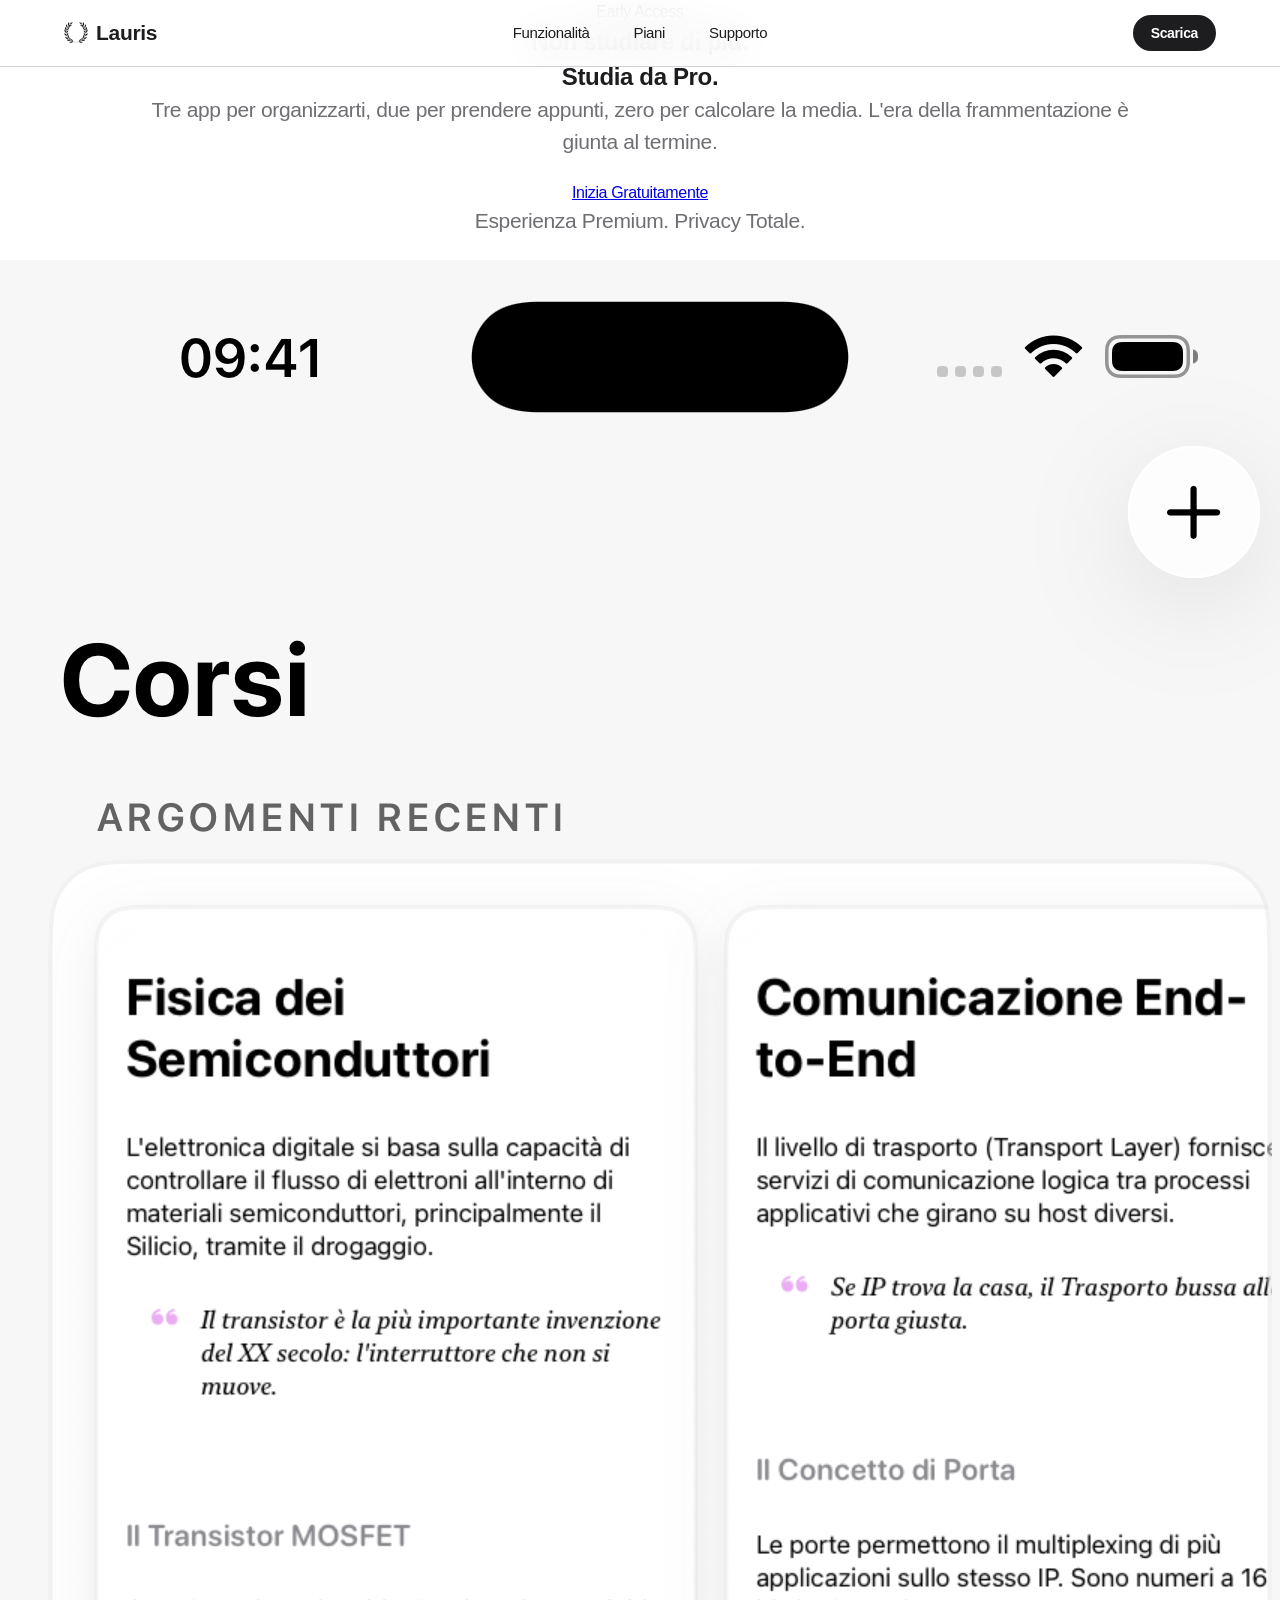
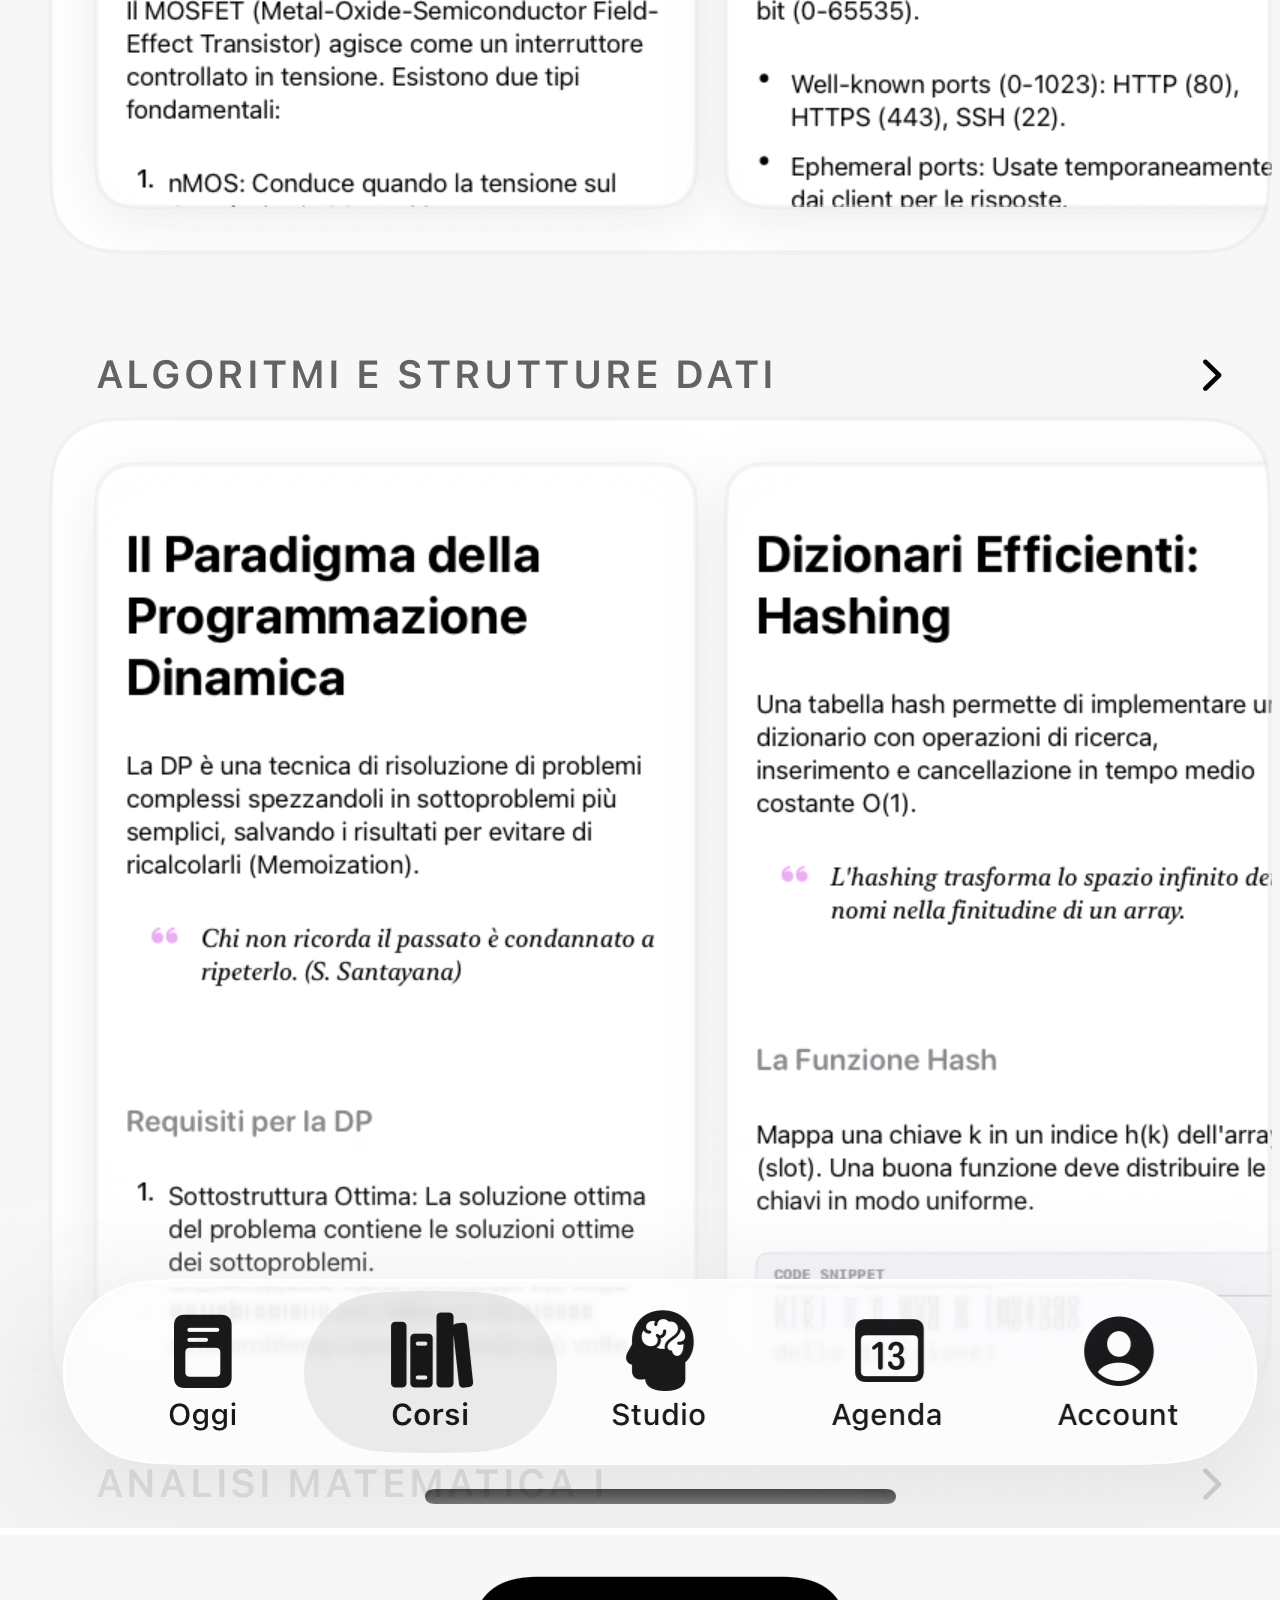
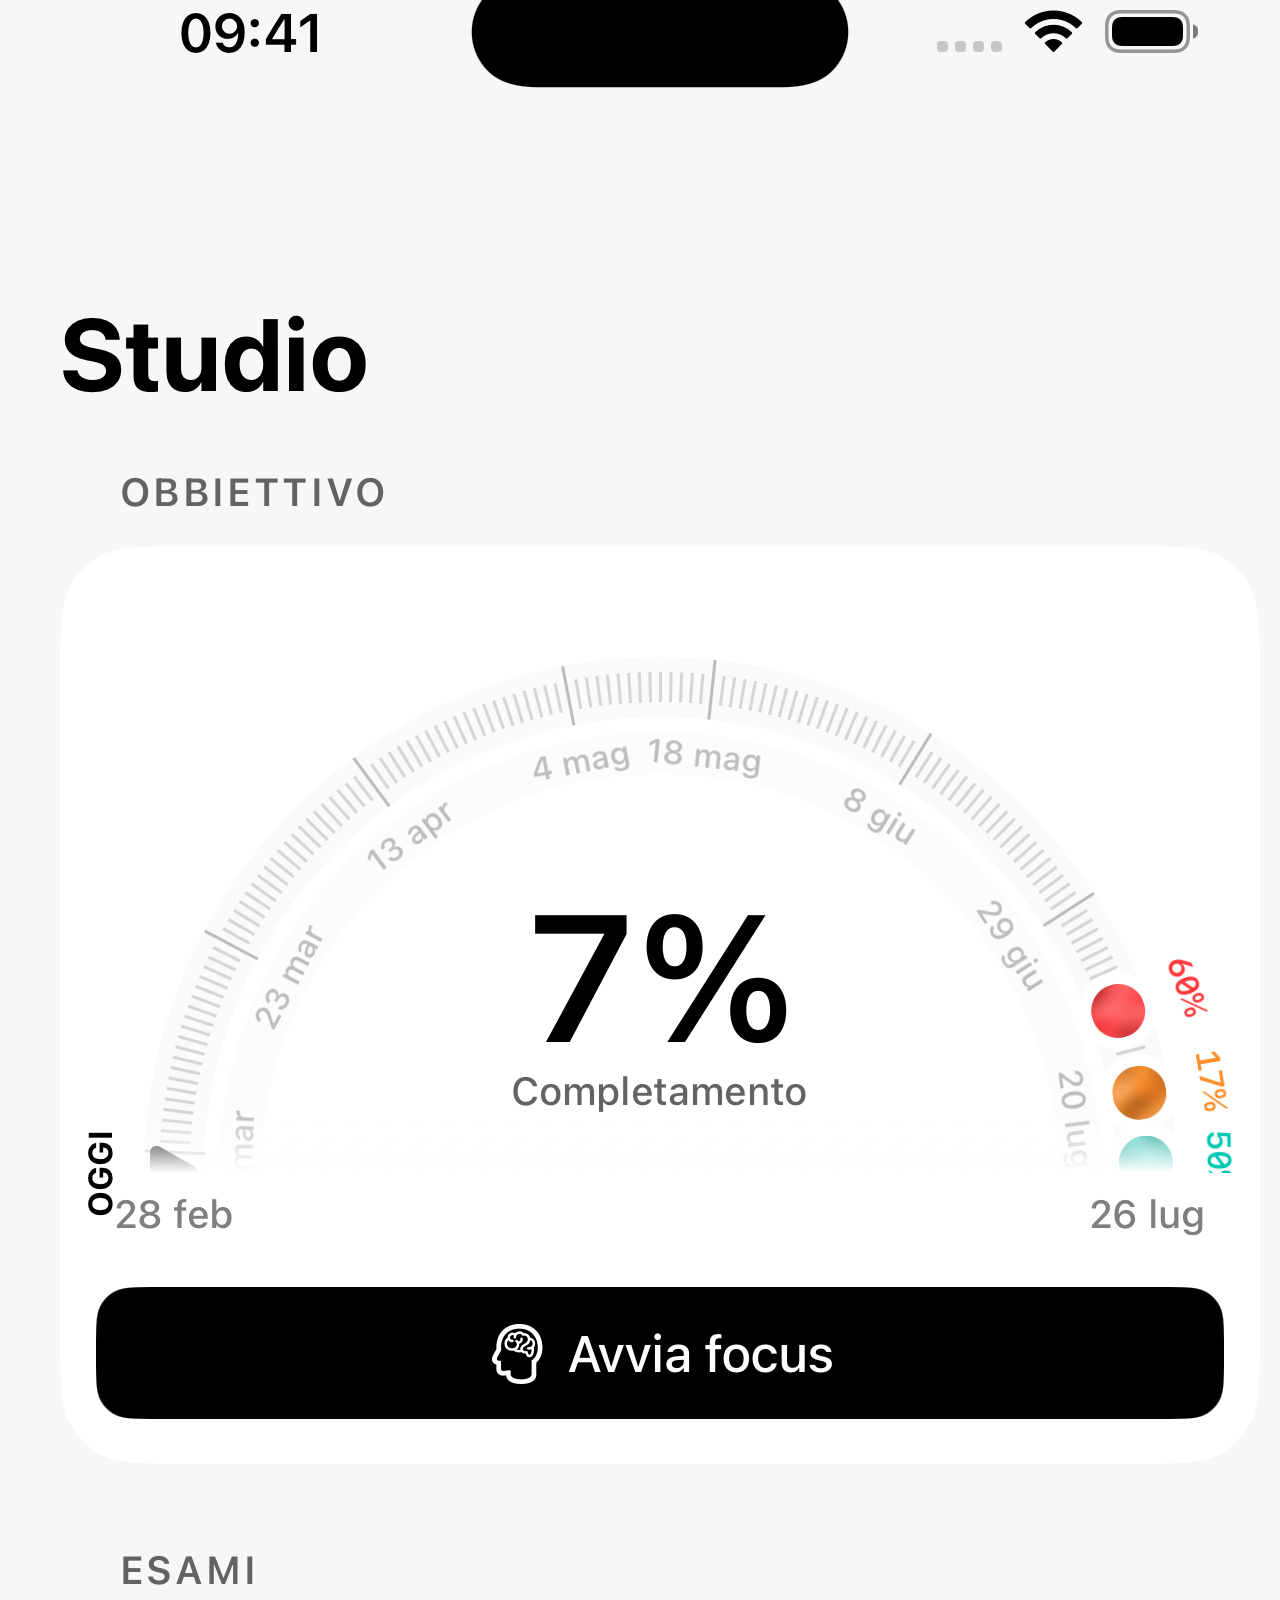
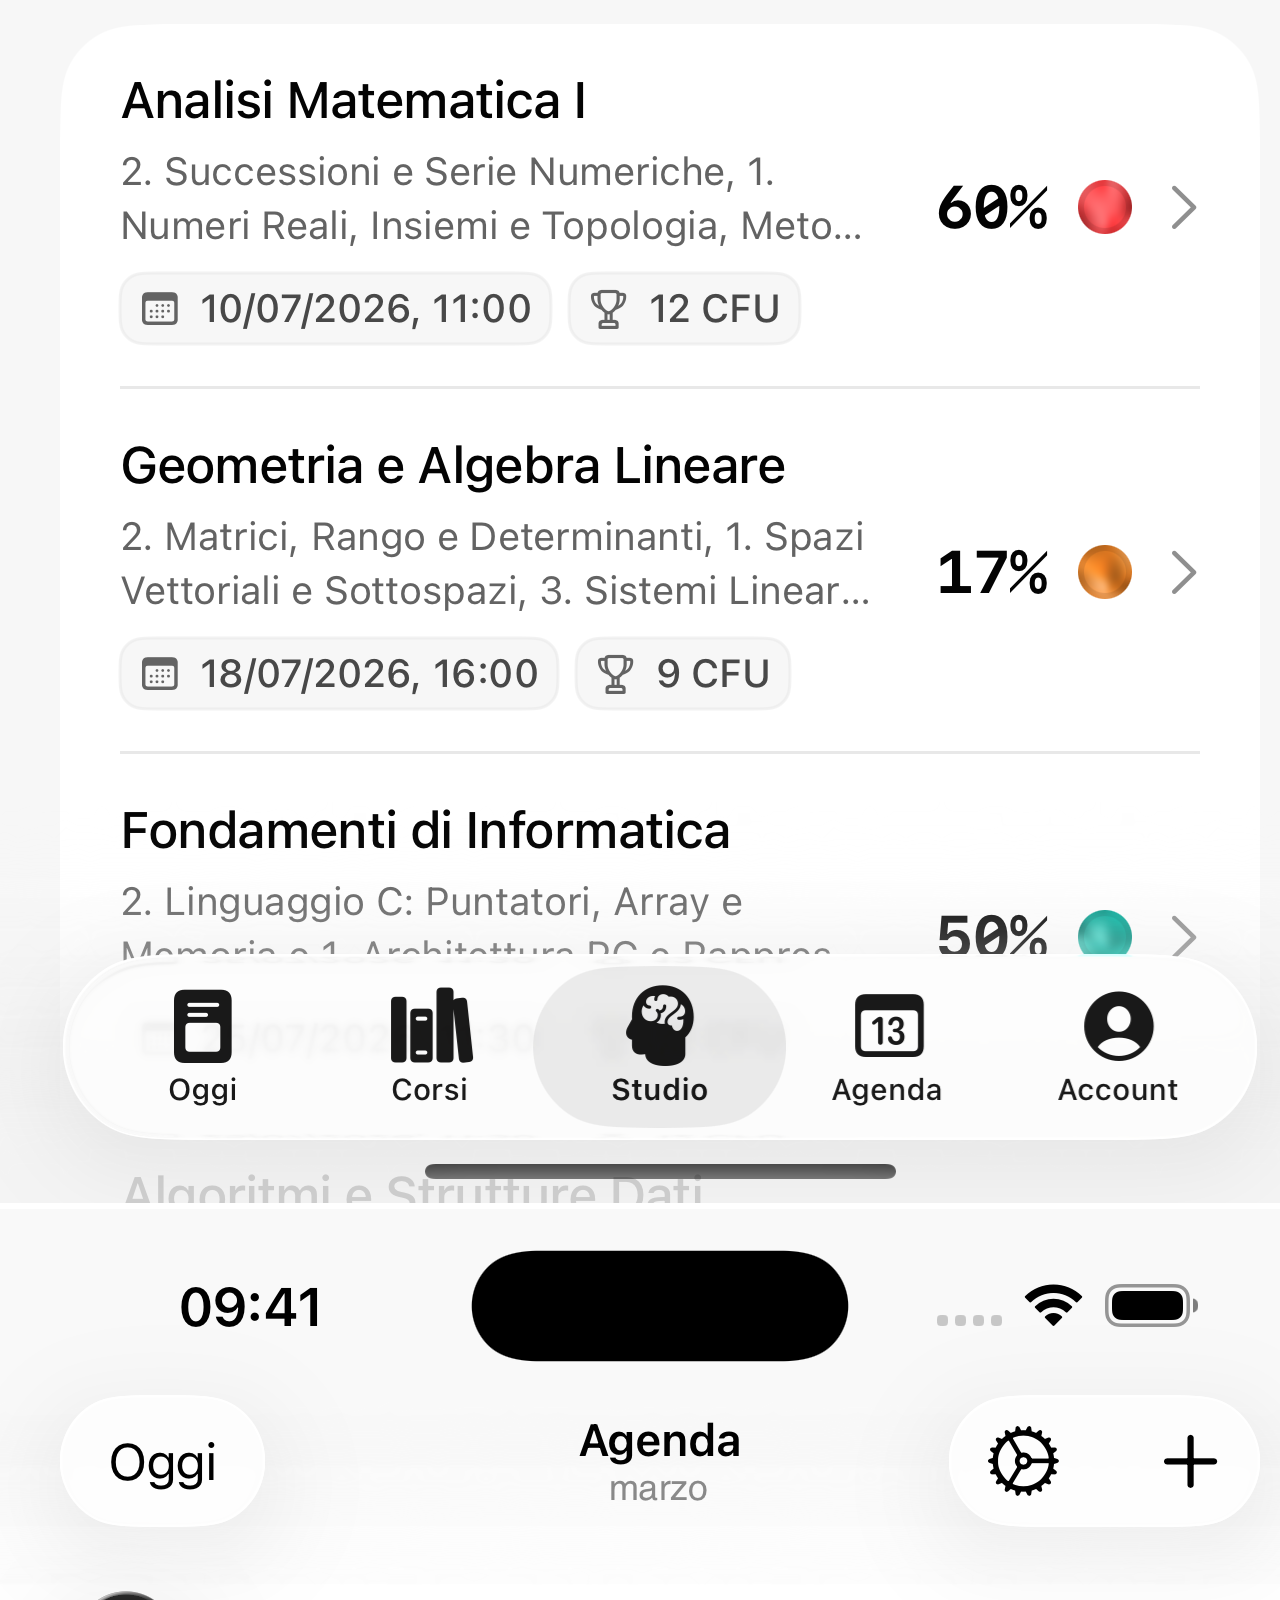
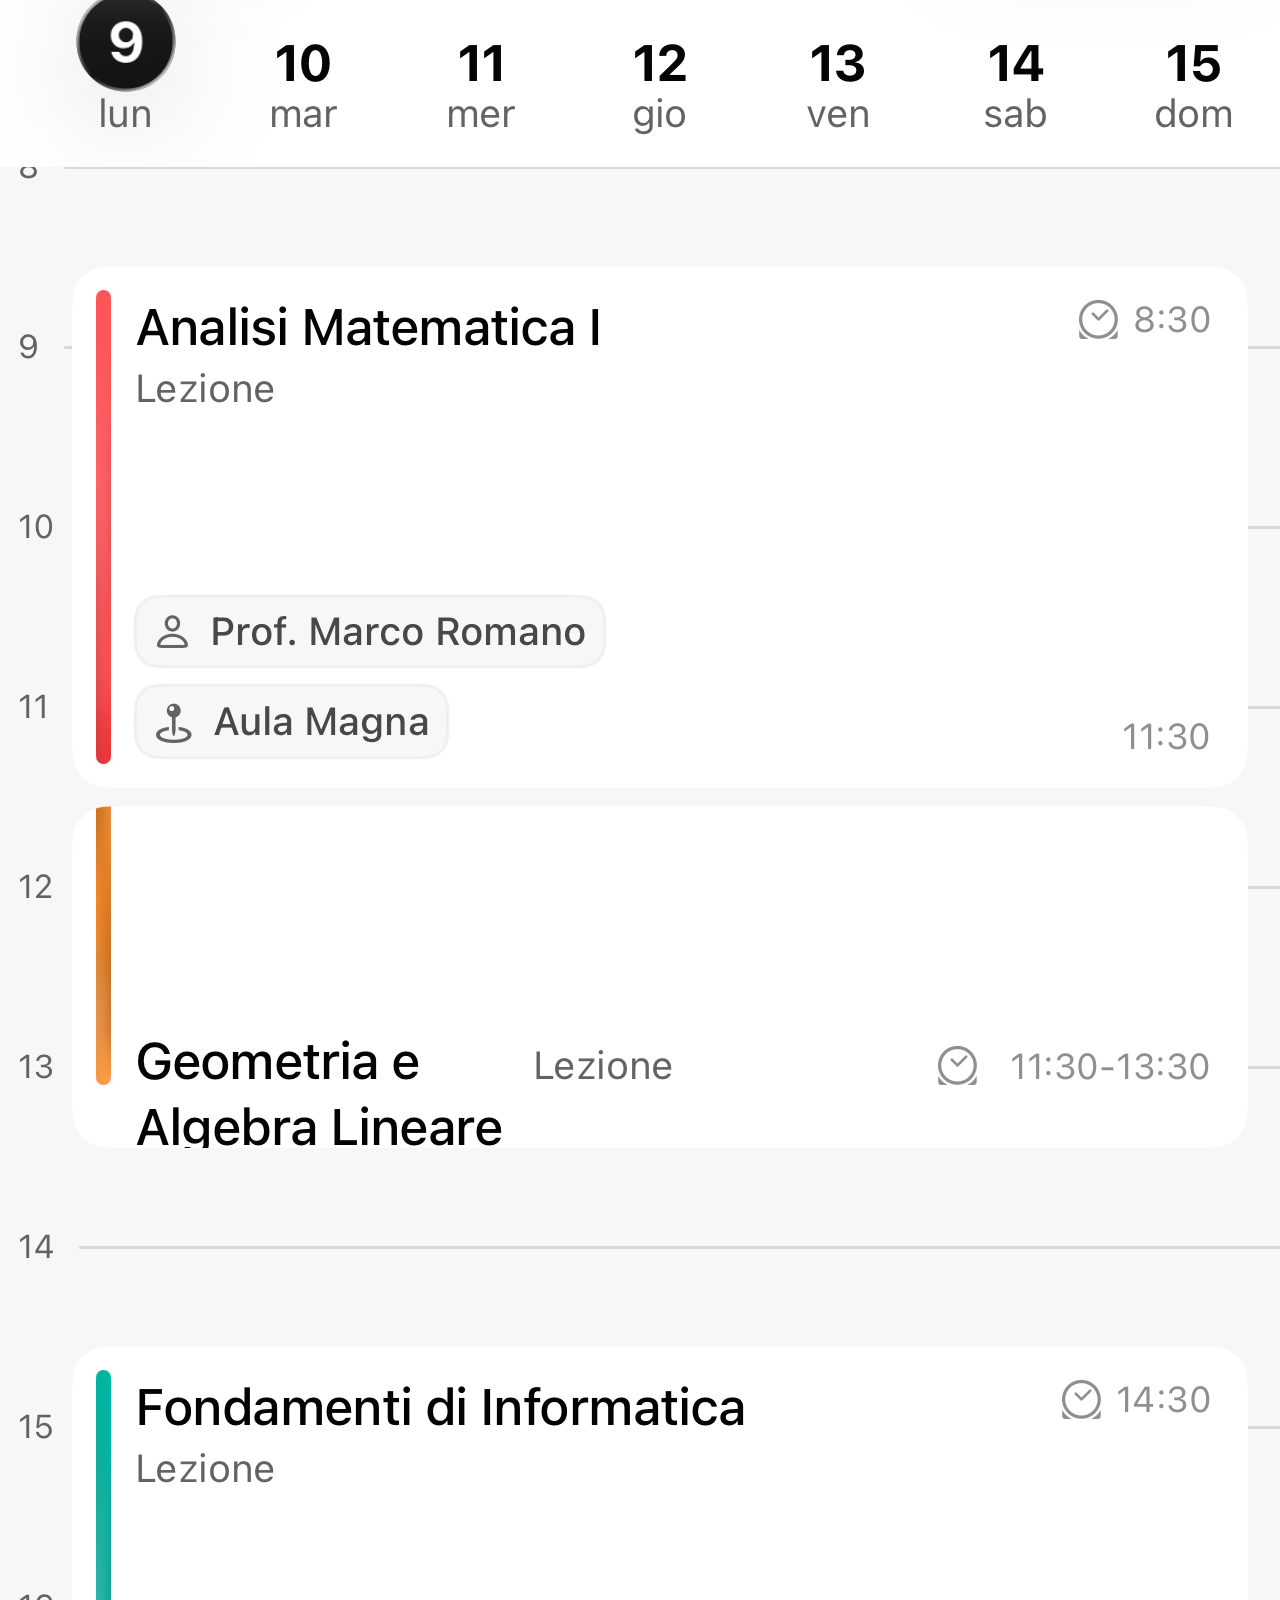
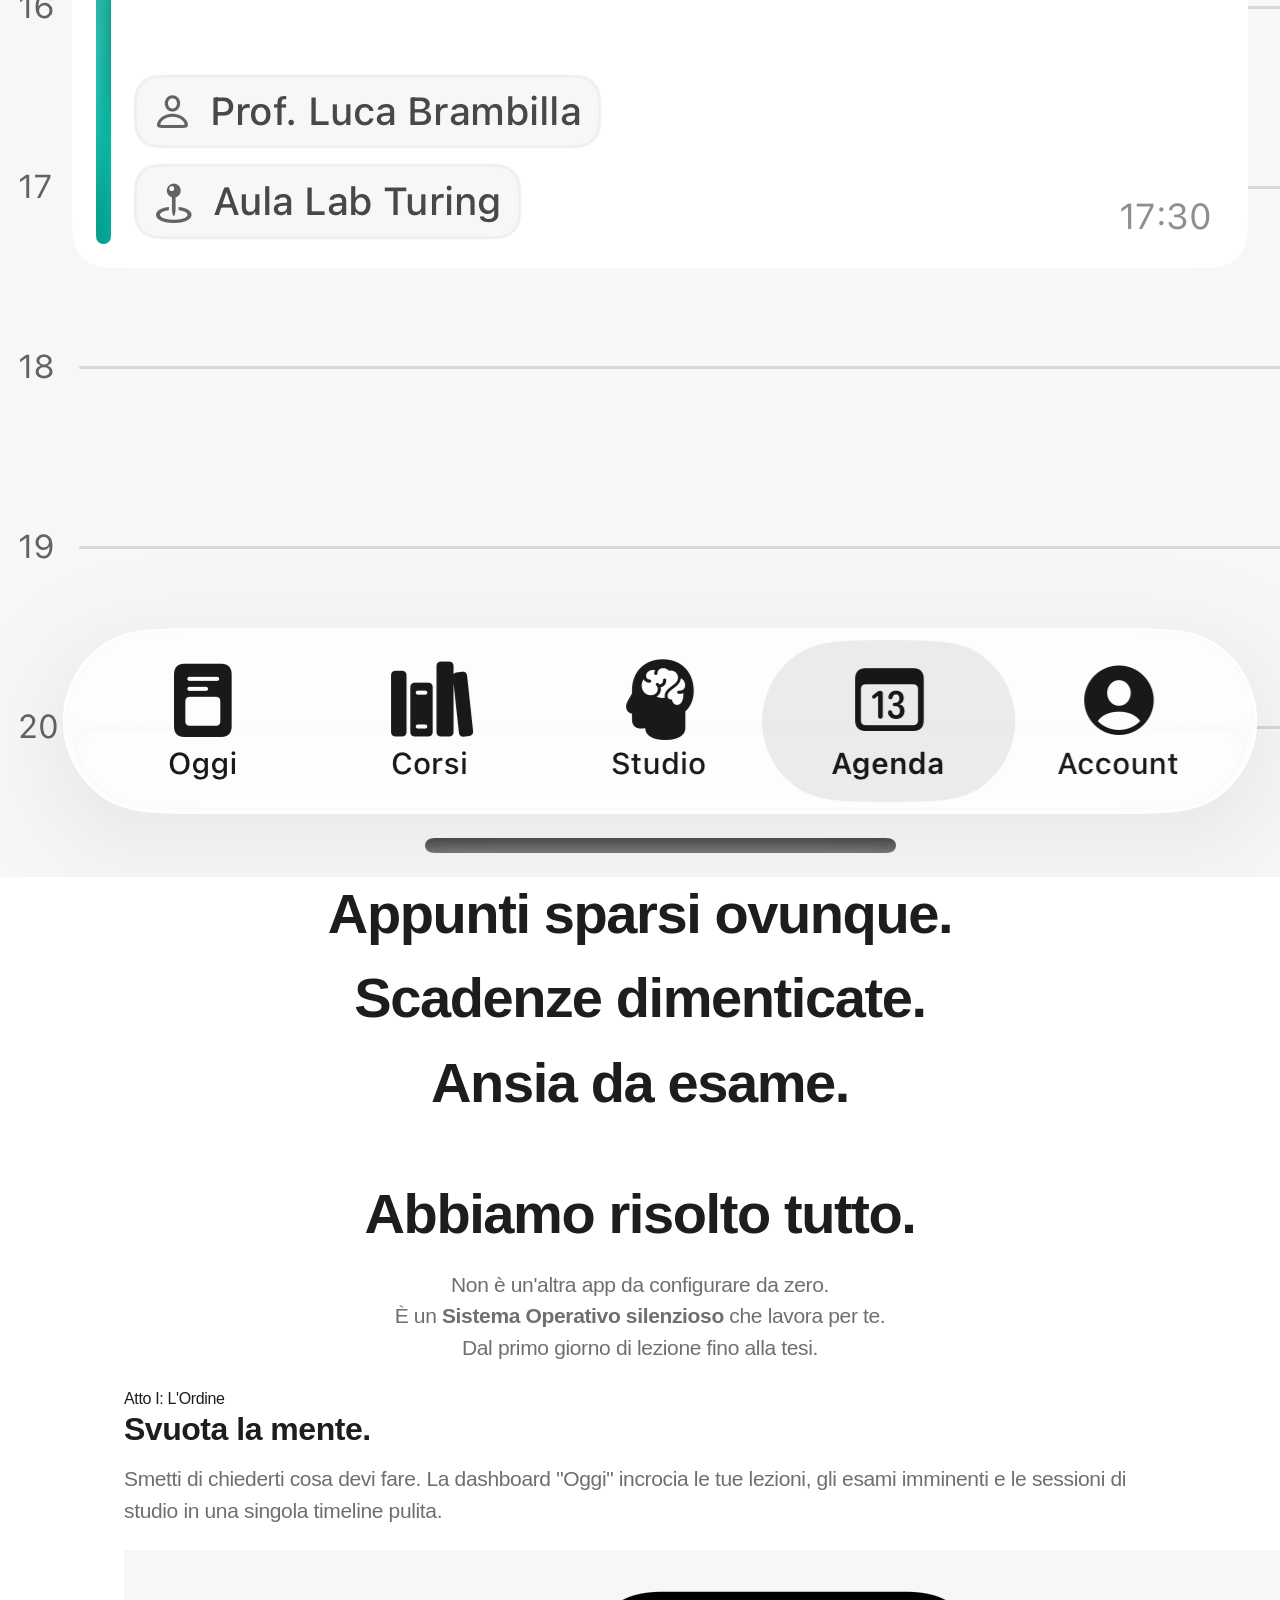
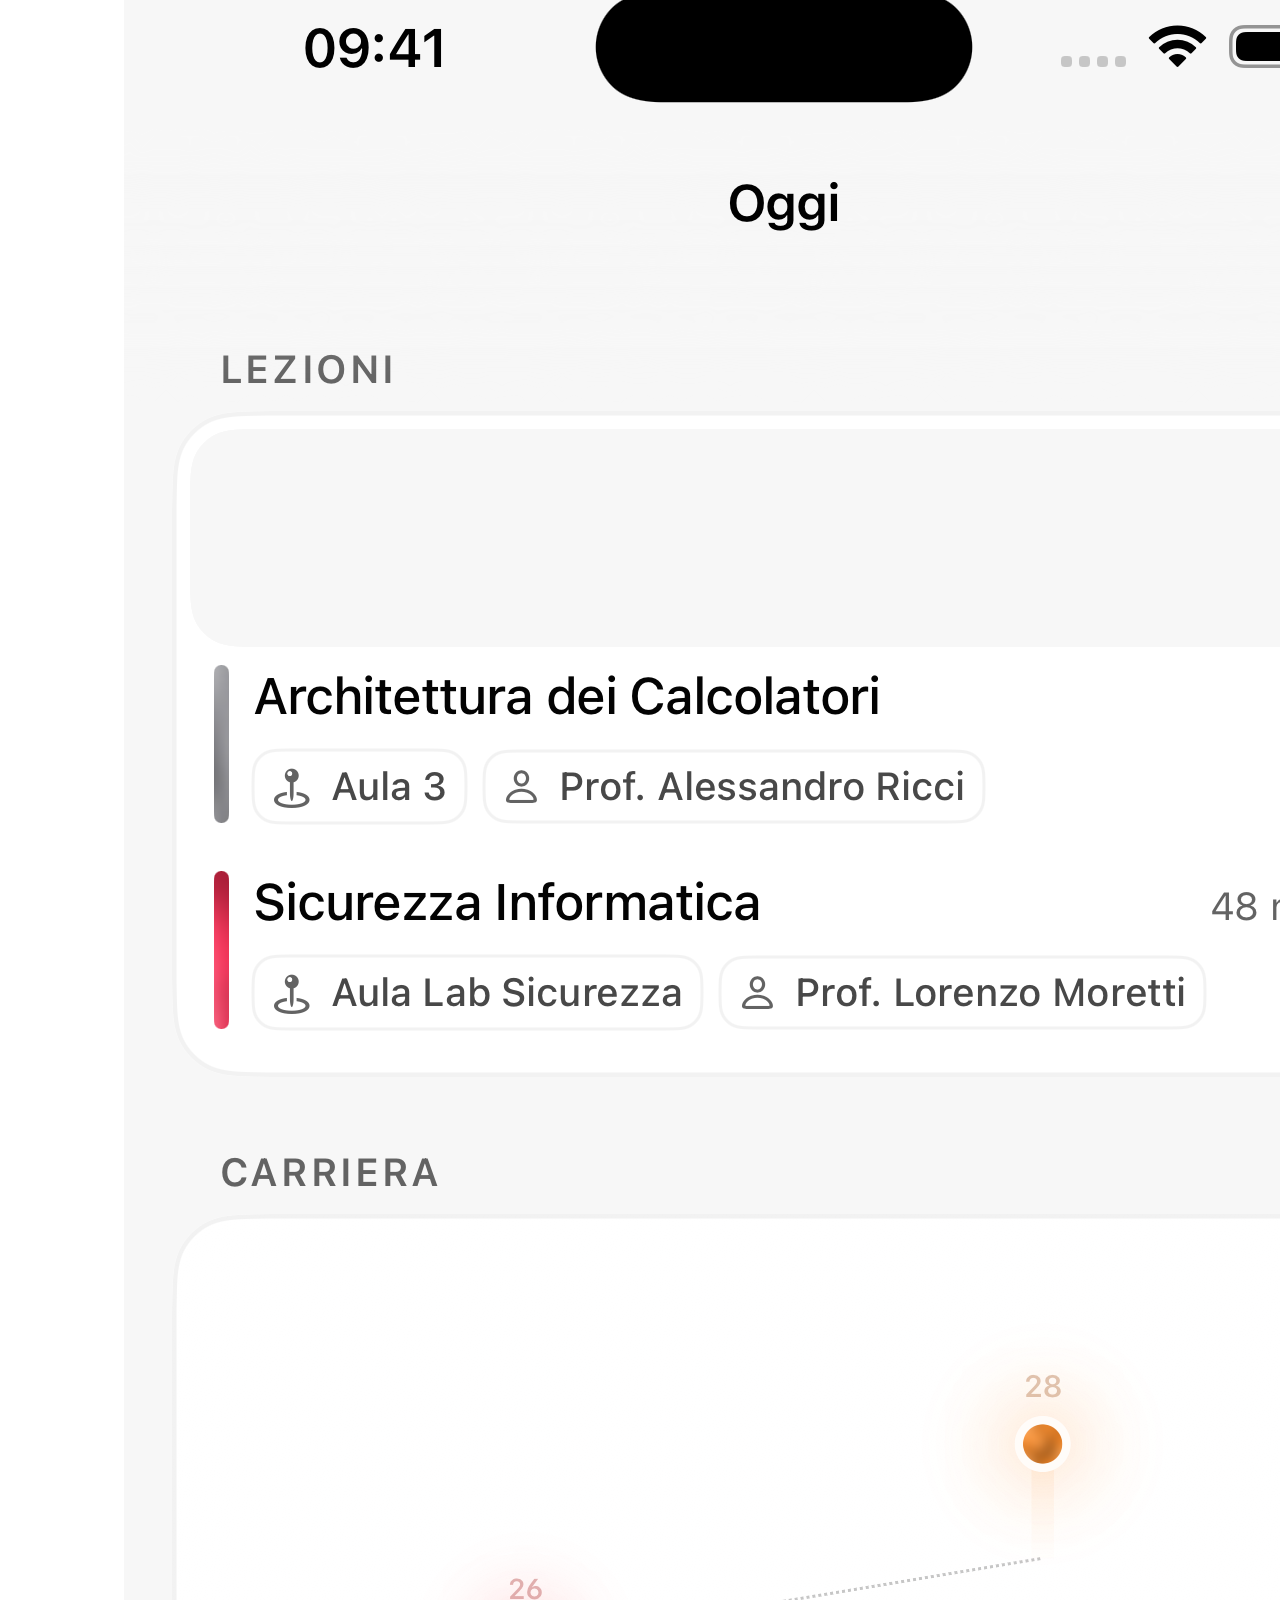
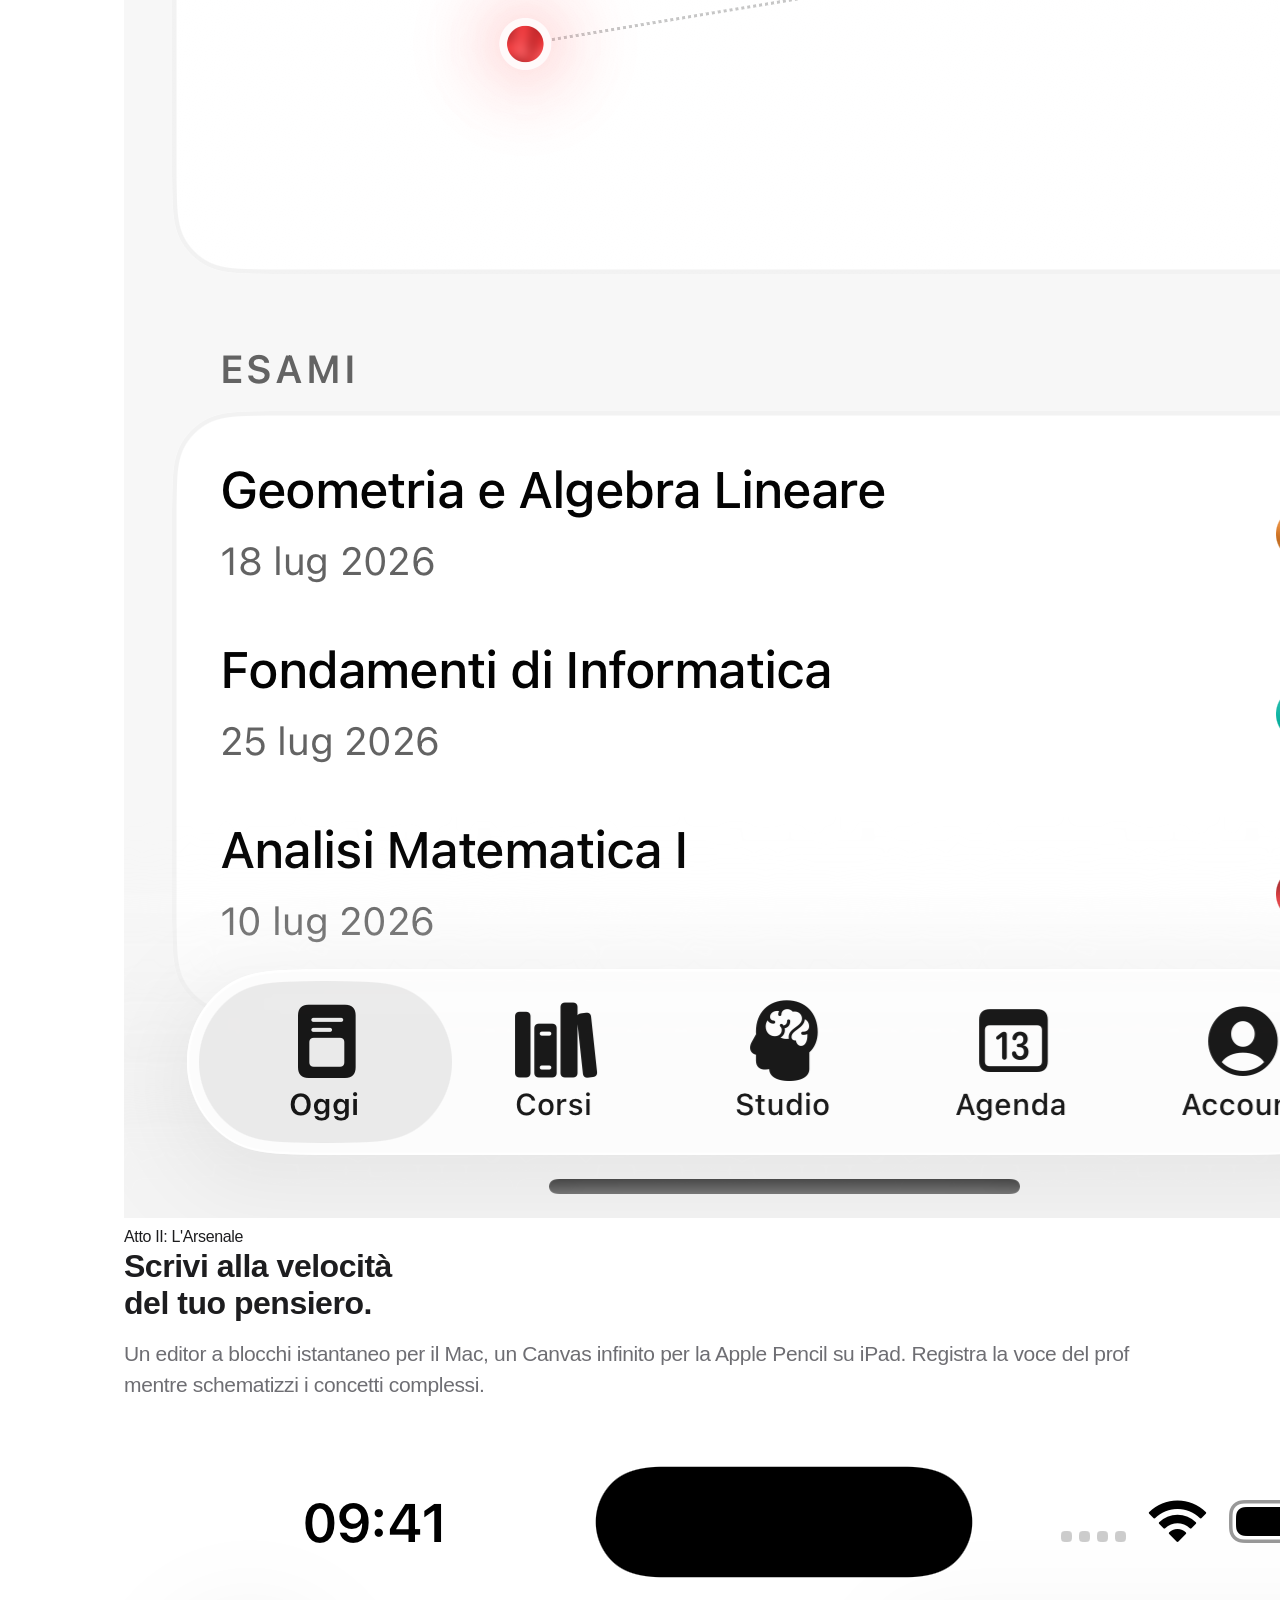
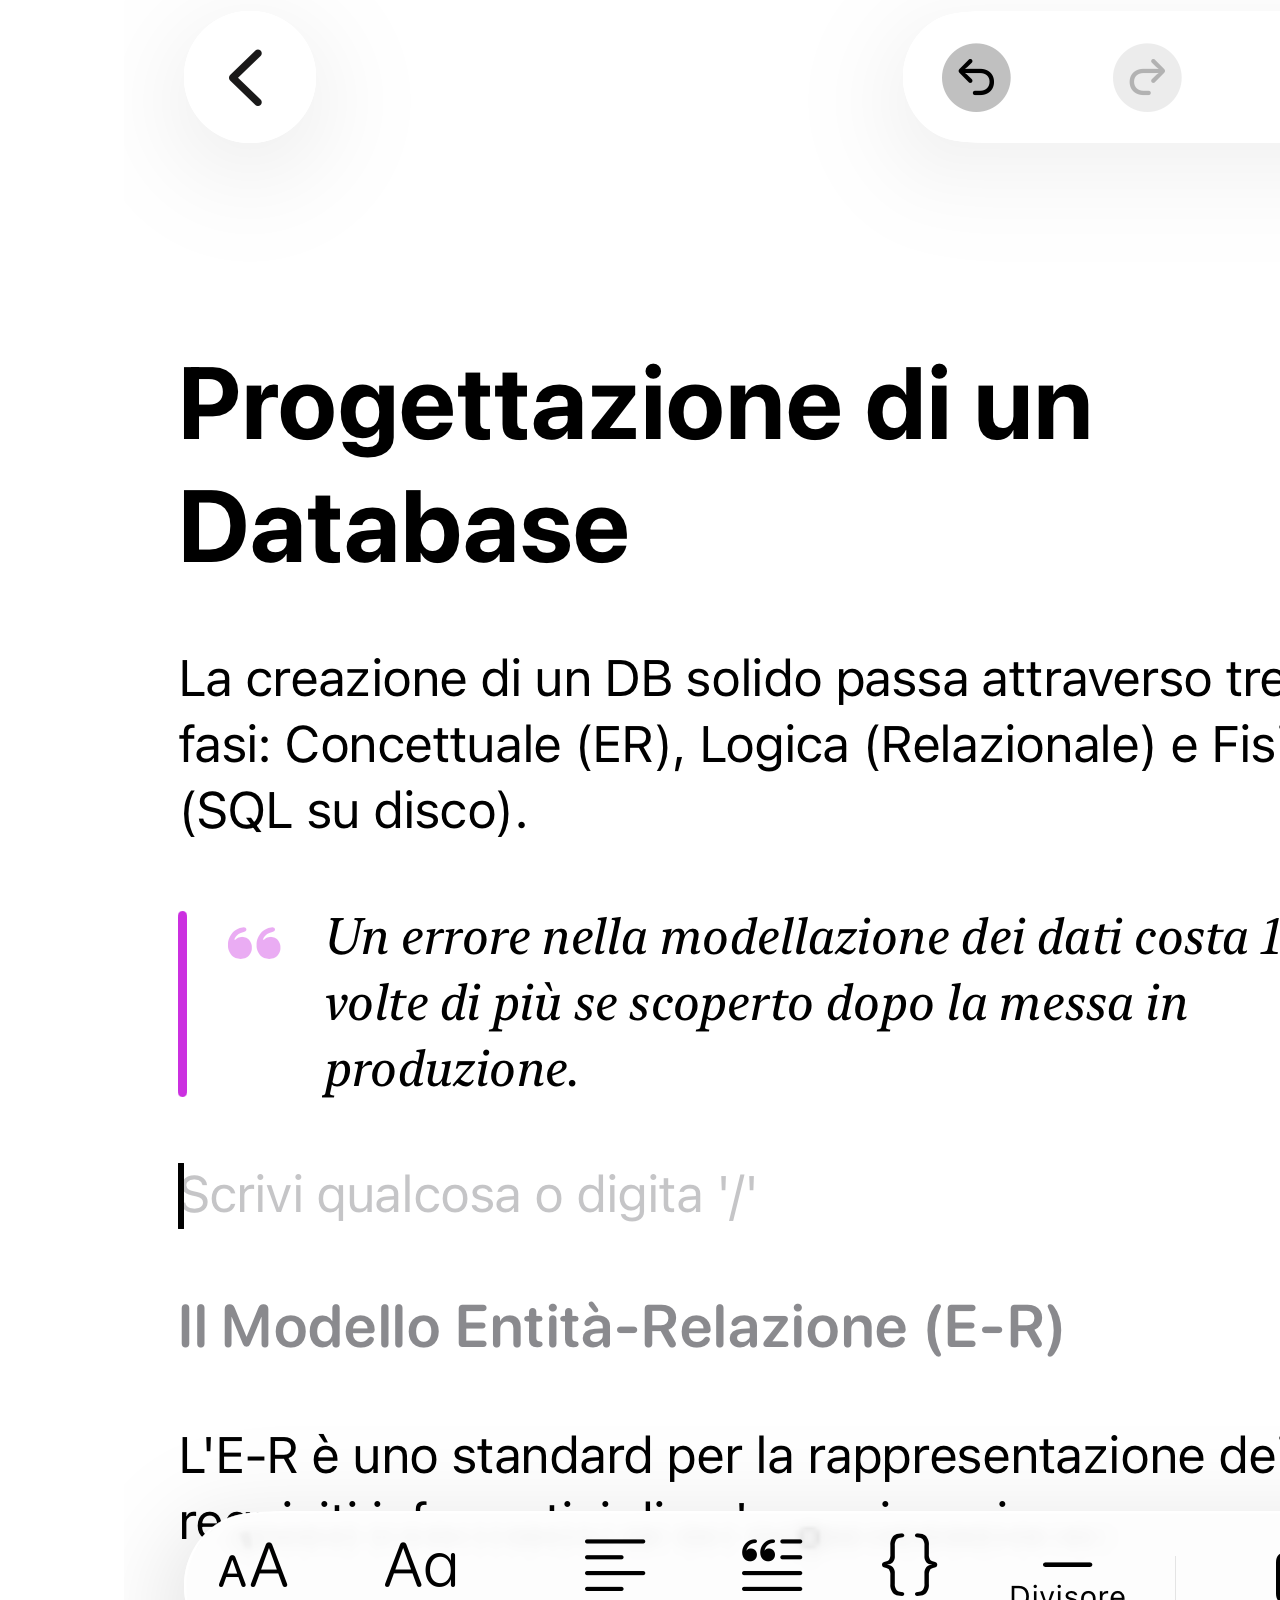
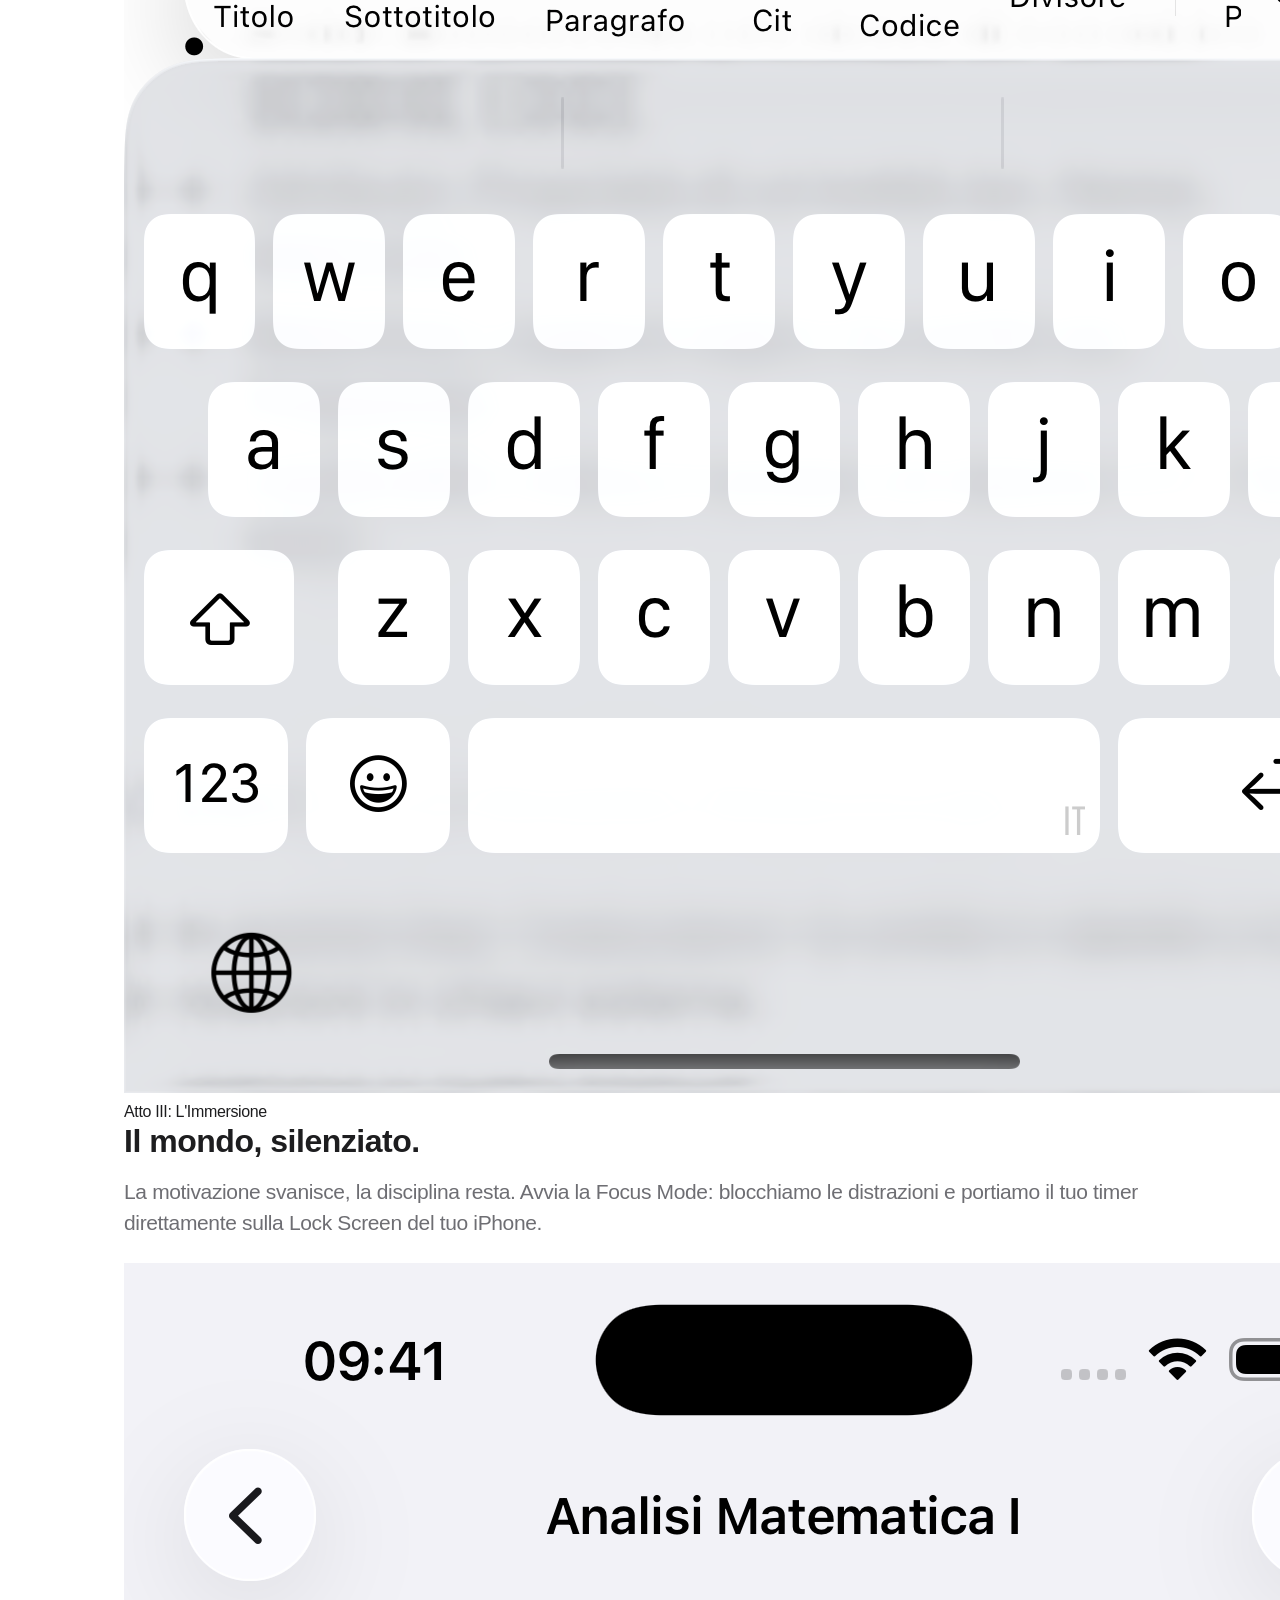
==== commit 09eb6397: "Update assets" ====
--- a/index.html
+++ b/index.html
@@ -1,251 +1,180 @@
 <!DOCTYPE html> 
 <html lang="it"> 
 <head> 
-<meta charset="UTF-8"> 
-<meta name="viewport" content="width=device-width,initial-scale=1,minimum-scale=1,viewport-fit=cover"> 
-<title>Lauris - Lo Study OS Premium per Universitari</title> 
-<link rel="canonical" href="lauris.app">
+    <meta charset="UTF-8"> 
+    <meta name="viewport" content="width=device-width,initial-scale=1,minimum-scale=1,viewport-fit=cover"> 
+    <title>Lauris - Lo Study OS Premium</title> 
+    <link rel="stylesheet" href="assets/css/style.css">
+</head> 
+<body id="top" class="theme-apple cinematic-mode force-dark"> 
 
-<meta name="apple-itunes-app" content="app-id=6759625379">
+    <div id="nav-placeholder"></div>
 
-<meta property="og:type" content="website">
-<meta property="og:url" content="lauris.app">
-<meta property="og:title" content="Lauris - Lo Study OS Premium per Universitari">
-<meta property="og:description" content="Dagli appunti al 30 e lode. Unisci studio, agenda e focus in un unico flusso continuo.">
-<meta property="og:image" content="lauris.app/assets/social-cover.png">
-
-<link rel="stylesheet" href="assets/css/style.css">
-
-</head> 
-<body id="top"> 
-
-<div id="nav-placeholder"></div>
-
-<main>
-    <section class="hero"> 
-        <div class="container hero-content"> 
-            <span class="price-badge reveal">Early Access: Gratuita per la fase di lancio</span>
-            <h2 class="reveal delay-1">Dagli appunti al 30 e lode.<br>In un unico flusso continuo.</h2> 
-            <p class="reveal delay-2">Dimentica le app frammentate e le configurazioni infinite. Lauris unisce i tuoi appunti, la tua agenda e le tue sessioni di focus in un'esperienza premium.</p> 
-            <div class="reveal delay-3">
-                <a href="#download" class="btn-primary">Scarica Lauris</a> 
-            </div>
-        </div> 
-    </section> 
-
-    <div class="screenshots-scroller reveal delay-3" tabindex="0" role="region" aria-label="Galleria screenshot dell'applicazione"> 
-        <div class="screenshot-item"><img src="assets/screenshots/1.png" alt="Dashboard Lauris" loading="lazy"></div>
-        <div class="screenshot-item"><img src="assets/screenshots/2.png" alt="Appunti Lauris" loading="lazy"></div>
-        <div class="screenshot-item"><img src="assets/screenshots/3.png" alt="Focus Mode" loading="lazy"></div>
-        <div class="screenshot-item"><img src="assets/screenshots/4.png" alt="Calendario" loading="lazy"></div>
-        <div class="screenshot-item"><img src="assets/screenshots/5.png" alt="Analytics" loading="lazy"></div>
-        <div class="screenshot-item"><img src="assets/screenshots/6.png" alt="Impostazioni" loading="lazy"></div>
-        <div class="screenshot-item"><img src="assets/screenshots/7.png" alt="Profilo" loading="lazy"></div>
-    </div> 
-
-    <section id="features" class="section-secondary"> 
-        <div class="text-center reveal" style="margin-bottom: 80px;">
-            <h2>Tutto ciò che serve.<br>Niente che distragga.</h2>
-            <p class="lead-text">Ogni strumento è disegnato ossessivamente per azzerare l'attrito tra la pianificazione e lo studio reale.</p>
-        </div>
-
-        <div class="os-grid"> 
-            <div class="os-card span-12 hero-card reveal"> 
-                <div class="os-card-content">
-                    <span class="badge">Corsi e Appunti</span>
-                    <h3>Scrivi. Disegna. Connetti.<br>Senza limiti.</h3> 
-                    <p>Un editor a blocchi moderno e sempre pronto. Aggiungi immagini, link e note scritte a mano su iPad. Nessun database da configurare: apri l'app e inizia a studiare.</p> 
+    <main>
+        <section class="hero-cinematic text-center">
+            <div class="ambient-glow" aria-hidden="true"></div>
+            
+            <div class="container relative z-10 hero-content-wrapper">
+                <div class="badge-hardware reveal">Early Access</div>
+                <h1 class="hero-title-massive reveal delay-1">
+                    Non studiare di più.<br>
+                    <span class="text-gradient-silver">Studia da Pro.</span>
+                </h1>
+                <p class="hero-subtitle-elegant reveal delay-2">
+                    Tre app per organizzarti, due per prendere appunti, zero per calcolare la media. L'era della frammentazione è giunta al termine.
+                </p>
+                <div class="hero-cta reveal delay-3">
+                    <a href="#download" class="btn-apple-primary">Inizia Gratuitamente</a>
+                    <p class="sub-cta-text">Esperienza Premium. Privacy Totale.</p>
                 </div>
-            </div> 
-            
-            <div class="os-card span-6 tall dark reveal"> 
-                <div class="os-card-content">
-                    <span class="badge">Focus Mode</span>
-                    <h3>Non è un timer.<br>È il tuo direttore d'orchestra.</h3> 
-                    <p>La motivazione svanisce, il metodo resta. Trasforma i tuoi obiettivi in sessioni guidate: spunta l'argomento e lascia che l'app tracci i tuoi progressi senza distrazioni.</p> 
-                </div>
-                <div class="bento-visual">
-                    <img src="assets/screenshots/focus-ui.png" alt="Interfaccia Focus Mode" loading="lazy">
-                </div>
-            </div> 
-
-            <div class="os-card span-6 tall reveal delay-1"> 
-                <div class="os-card-content">
-                    <span class="badge">Dashboard e Carriera</span>
-                    <h3>Niente più ansia.<br>Solo chiarezza assoluta.</h3> 
-                    <p>La vista "Oggi" ti dice esattamente cosa fare. Il libretto digitale calcola la media e prevede il voto di laurea. Il controllo totale sulla tua carriera, a un tap di distanza.</p> 
-                </div>
-                <div class="bento-visual">
-                    <img src="assets/screenshots/analytics-ui.png" alt="Grafico Media Esami" loading="lazy">
-                </div>
-            </div> 
-
-            <div class="os-card span-5 short reveal"> 
-                <div class="os-card-content">
-                    <h3>Sincronizzazione invisibile.</h3> 
-                    <p>Disponibile per Mac, iPad, iPhone e Apple Vision. I tuoi dati si aggiornano ovunque tramite iCloud, in totale sicurezza. L'unico custode sei tu.</p> 
-                </div>
-            </div> 
-
-            <div class="os-card span-7 short dark reveal delay-1"> 
-                <div class="os-card-content">
-                    <span class="badge">Live Activities</span>
-                    <h3>Il tuo studio, sempre in primo piano.</h3> 
-                    <p>Anche a schermo bloccato, Lauris ti tiene in focus sulla lezione o la sessione in corso. Sfrutta al massimo l'hardware e il software del tuo iPhone con Dark Mode nativa e fluidità assoluta.</p> 
-                </div>
-            </div> 
-        </div> 
-    </section> 
-
-    <section id="piani" class="section-primary">
-        <div class="container">
-            <div class="text-center reveal" style="margin-bottom: 80px;">
-                <h2>Il tuo potenziale.<br>Il nostro investimento.</h2>
-                <p class="lead-text">Inizia a costruire il tuo ecosistema di studio perfetto, senza alcun costo iniziale.</p>
             </div>
 
-            <div class="plan-card reveal delay-1">
-                <div class="text-center" style="margin-bottom: 56px;">
-                    <span class="badge" style="background: var(--bg-secondary); margin-bottom: 32px;">Fase di Lancio</span>
-                    <h3 style="font-size: 80px; margin: 0 0 8px 0; letter-spacing: -0.04em; color: var(--color-text);">Gratuito.</h3>
-                    <p style="font-size: 21px; color: var(--color-text-secondary); margin: 0;">Tutta la potenza di Lauris Pro. Nessun costo nascosto.</p>
+          <div class="hero-mockup-cinematic" id="hero-hardware-wrapper">
+                <div class="hardware-back-glow" aria-hidden="true"></div>
+                
+                <div class="podium-container" id="scroll-mockup">
+                    <div class="device-frame iphone-side iphone-left">
+                        <div class="dynamic-island-small" aria-hidden="true"></div>
+                        <img src="assets/screenshots/1.png" alt="Dashboard Lauris" class="hardware-img">
+                    </div>
+
+                    <div class="device-frame iphone-center">
+                        <div class="dynamic-island-small" aria-hidden="true"></div>
+                        <img src="assets/screenshots/2.png" alt="Editor Lauris" class="hardware-img">
+                    </div>
+
+                    <div class="device-frame iphone-side iphone-right">
+                        <div class="dynamic-island-small" aria-hidden="true"></div>
+                        <img src="assets/screenshots/3.png" alt="Focus Mode Lauris" class="hardware-img">
+                    </div>
                 </div>
                 
-                <div class="plan-features-grid">
-                    <ul>
-                        <li><span class="check">✓</span> Corsi, argomenti e appunti illimitati</li>
-                        <li><span class="check">✓</span> Focus Mode e Tracker sessioni</li>
-                        <li><span class="check">✓</span> Dashboard "Oggi" dinamica</li>
-                    </ul>
-                    <ul>
-                        <li><span class="check">✓</span> Integrazione orario lezioni</li>
-                        <li><span class="check">✓</span> Libretto voti e simulatore media</li>
-                        <li><span class="check">✓</span> Privacy totale (Salvataggio locale)</li>
-                    </ul>
+                <div class="cinematic-fade-bottom"></div>
+            </div>
+        </section>
+
+        <section class="manifesto-section">
+            <div class="container text-center">
+                <h2 class="manifesto-text blur-reveal">Appunti sparsi ovunque.</h2>
+                <h2 class="manifesto-text blur-reveal delay-1">Scadenze dimenticate.</h2>
+                <h2 class="manifesto-text blur-reveal delay-2">Ansia da esame.</h2>
+                <br><br>
+                <h2 class="manifesto-text highlight blur-reveal delay-3">Abbiamo risolto tutto.</h2>
+            </div>
+        </section>
+
+        <section class="narrative-bridge text-center">
+            <div class="container blur-reveal delay-3">
+                <p class="narrative-lead">
+                    Non è un'altra app da configurare da zero.<br>
+                    È un <strong>Sistema Operativo silenzioso</strong> che lavora per te.<br>
+                    Dal primo giorno di lezione fino alla tesi.
+                </p>
+            </div>
+        </section>
+
+        <section class="stack-section">
+            <div class="container">
+                <div class="cards-stack-container">
+                    
+                    <article class="stack-card card-1">
+                        <div class="stack-card-inner">
+                            <div class="stack-text">
+                                <span class="step-badge">Atto I: L'Ordine</span>
+                                <h3 class="apple-h3">Svuota la mente.</h3>
+                                <p>Smetti di chiederti cosa devi fare. La dashboard "Oggi" incrocia le tue lezioni, gli esami imminenti e le sessioni di studio in una singola timeline pulita.</p>
+                            </div>
+                            <div class="stack-visual">
+                                <img src="assets/screenshots/oggi.png" alt="Dashboard" loading="lazy">
+                            </div>
+                        </div>
+                    </article>
+
+                    <article class="stack-card card-2">
+                        <div class="stack-card-inner">
+                            <div class="stack-text">
+                                <span class="step-badge">Atto II: L'Arsenale</span>
+                                <h3 class="apple-h3">Scrivi alla velocità<br>del tuo pensiero.</h3>
+                                <p>Un editor a blocchi istantaneo per il Mac, un Canvas infinito per la Apple Pencil su iPad. Registra la voce del prof mentre schematizzi i concetti complessi.</p>
+                            </div>
+                            <div class="stack-visual">
+                                <img src="assets/screenshots/editor.png" alt="Editor" loading="lazy">
+                            </div>
+                        </div>
+                    </article>
+
+                    <article class="stack-card card-3">
+                        <div class="stack-card-inner">
+                            <div class="stack-text">
+                                <span class="step-badge">Atto III: L'Immersione</span>
+                                <h3 class="apple-h3">Il mondo, silenziato.</h3>
+                                <p>La motivazione svanisce, la disciplina resta. Avvia la Focus Mode: blocchiamo le distrazioni e portiamo il tuo timer direttamente sulla Lock Screen del tuo iPhone.</p>
+                            </div>
+                            <div class="stack-visual">
+                                <img src="assets/screenshots/focus.png" alt="Focus" loading="lazy">
+                            </div>
+                        </div>
+                    </article>
+
                 </div>
+            </div>
+        </section>
 
-                <div class="plan-safeguard">
-                    <div class="plan-safeguard-icon">
-                        <svg viewBox="0 0 24 24" width="28" height="28" stroke="currentColor" stroke-width="2" fill="none" stroke-linecap="round" stroke-linejoin="round">
-                            <path d="M12 22s8-4 8-10V5l-8-3-8 3v7c0 6 8 10 8 10z"></path>
-                        </svg>
+        <section class="metrics-section text-center">
+            <div class="container reveal">
+                <span class="step-badge" style="justify-content: center; margin-bottom: 24px;">L'Atto Finale</span>
+                <h2 class="hero-title-massive" style="font-size: clamp(3rem, 6vw, 4.5rem); margin-bottom: 24px;">
+                    L'intuizione sbaglia.<br><span class="text-gradient-silver">I dati no.</span>
+                </h2>
+                <p class="hero-subtitle-elegant" style="margin-bottom: 80px;">Il tuo libretto digitale non si limita a registrare il passato. Prevede il tuo futuro.</p>
+                
+                <div class="metrics-grid">
+                    <div class="metric-item">
+                        <div class="metric-number"><span class="counter" data-target="28.5">0.0</span></div>
+                        <div class="metric-label">Media Ponderata</div>
+                        <p>Aggiornata all'istante dopo ogni esame superato.</p>
                     </div>
-                    <div class="plan-safeguard-text">
-                        <h3>I tuoi dati, sempre al sicuro.</h3>
-                        <p>Quando l'Early Access terminerà, l'app passerà alla sua versione finale di rilascio. <strong>Tutti i tuoi appunti, i corsi e i progressi verranno mantenuti intatti sul tuo dispositivo.</strong> Nessuna interruzione, nessun dato perso.</p>
+                    <div class="metric-item">
+                        <div class="metric-number text-gradient-silver"><span class="counter" data-target="110">0</span><span class="lode">L</span></div>
+                        <div class="metric-label">Voto di Laurea</div>
+                        <p>Proiezione algoritmica basata sulla tua performance attuale.</p>
+                    </div>
+                    <div class="metric-item">
+                        <div class="metric-number" style="font-size: clamp(2.5rem, 5vw, 3.5rem); margin-top: 1.5rem;">Target</div>
+                        <div class="metric-label">Previsione Appelli</div>
+                        <p>Scopri il voto esatto che ti serve domani per centrare l'obiettivo.</p>
                     </div>
                 </div>
             </div>
-        </div>
-    </section>
-    
-    <section id="manifesto" class="section-dark manifesto">
-        <div class="manifesto-content reveal">
-            <h2>L'ambizione ha bisogno<br>di un ecosistema.</h2>
-            <p>Studiare non dovrebbe significare combattere contro il disordine. Ci siamo resi conto che gli strumenti attuali frammentano l'attenzione invece di proteggerla.</p>
-            <p style="margin-top: 24px;">Lauris non studierà al posto tuo e non promette scorciatoie magiche. Ti offre l'ambiente perfetto per fare il lavoro duro, senza distrazioni.</p>
-            <p class="manifesto-quote delay-2 reveal">"Non abbiamo creato l'ennesima app di appunti.<br>Abbiamo costruito un motore per il tuo pensiero."</p>
-        </div>
-    </section>
+        </section>
 
-    <section class="section-primary">
-        <div id="privacy" class="split-section reveal">
-            <div class="split-text">
-                <h2>Privacy.<br>Local First.</h2>
-                <p>I tuoi voti, i tuoi appunti, il tuo percorso. Nessun server esterno, nessuna pubblicità, nessun tracciamento. I tuoi dati restano esclusivamente sul tuo dispositivo, esattamente dove dovrebbero stare.</p>
-                <a href="privacy.html" class="btn-secondary" style="margin-top: 16px; display: inline-block;">Leggi la Privacy Policy</a>
-            </div>
-            <div class="split-visual">
-                <img src="assets/svg/privacy.svg" alt="Shield Privacy Guard" loading="lazy">
-            </div>
-        </div>
-
-        <div id="accessibilita" class="split-section reverse reveal" style="margin-top: 160px;">
-            <div class="split-text">
-                <h2>Accessibilità.<br>Per ogni mente.</h2>
-                <p>Abbiamo progettato Lauris per adattarsi a te. Pieno supporto al Dynamic Type per ingrandire i testi a piacimento, Dark Mode nativa per non affaticare la vista e supporto per VoiceOver in continuo sviluppo.</p>
-                <a href="accessibility.html" class="btn-secondary" style="margin-top: 16px; display: inline-block;">Scopri i dettagli</a>
-            </div>
-            <div class="split-visual">
-                <img src="assets/svg/accessibility.svg" alt="Accessibility Icons" loading="lazy">
-            </div>
-        </div>
-    </section>
-
-    <section id="download" class="section-secondary">
-        <div class="download-wrapper reveal"> 
-            <div class="app-icon-mockup">
-                <img src="assets/svg/logo.svg" alt="App Icon Lauris" class="adaptive-icon">
-            </div>
-            <h2>Il tuo prossimo passo,<br>inizia qui.</h2> 
-            <p>Unisciti a chi non cerca scorciatoie, ma l'eccellenza accademica. Inizia ora il tuo percorso.</p> 
-             
-            <div class="download-action-station">
-                <div class="qr-container">
-                    <img src="assets/svg/qr.svg" alt="Scansiona il QR Code per scaricare Lauris"> 
-                </div>
-                <div class="download-action-text">
-                    <span>Fotocamera per scaricare</span>
-                    <a href="https://apps.apple.com/us/app/lauris/id6759625379" target="_blank" class="btn-primary" style="background: var(--always-light-text); color: var(--always-dark-surface); padding: 16px 32px;">Vai ad App Store</a>
+        <section id="download" class="final-cta-apple text-center">
+            <div class="ambient-glow bottom-glow" aria-hidden="true"></div>
+            <div class="container relative z-10 reveal">
+                <div class="premium-ticket-card">
+                    <div class="hardware-icon-frame">
+                        <img src="assets/svg/logo.svg" alt="Lauris Icon" class="adaptive-icon">
+                    </div>
+                    <h2 class="apple-cta-title">Entra nell'Élite.</h2>
+                    <p class="apple-cta-subtitle">
+                        Partecipa all'Early Access gratuito. Costruisci il tuo ecosistema oggi, e i tuoi appunti rimarranno tuoi per sempre. Senza costi nascosti.
+                    </p>
+                    
+                    <a href="https://apps.apple.com/us/app/lauris/id6759625379" target="_blank" class="btn-apple-primary large shimmer-btn">
+                        Scarica Lauris Gratis
+                    </a>
+                    
+                    <div class="trust-badges">
+                        <span>Disponibile per Mac, iPad e iPhone. Salvataggio iCloud locale.</span>
+                    </div>
                 </div>
             </div>
-        </div> 
+        </section>
+    </main>
 
-        <div id="supporto-preview" class="faq-preview-section reveal delay-1" style="margin-top: 160px; margin-bottom: 80px;">
-            <div class="text-center" style="margin-bottom: 64px;">
-                <span class="badge">Assistenza Premium</span>
-                <h2 style="font-size: clamp(2.5rem, 5vw, 3.5rem); letter-spacing: -0.03em;">Non ti lasciamo mai solo.</h2>
-                <p class="lead-text" style="margin-bottom: 0;">Che tu stia configurando il tuo primo esame o cercando di ottimizzare la tua Focus Mode, il nostro team e le nostre guide sono sempre a tua disposizione.</p>
-            </div>
-            
-            <div class="faq-grid">
-                <div class="faq-card">
-                    <span style="font-size: 32px; display: block; margin-bottom: 16px;">📚</span>
-                    <h3>Guide Rapide</h3>
-                    <p>Impara a padroneggiare Lauris in pochi minuti. Dalla creazione dei corsi all'uso avanzato del Canvas su iPad.</p>
-                </div>
-                <div class="faq-card">
-                    <span style="font-size: 32px; display: block; margin-bottom: 16px;">💡</span>
-                    <h3>Risoluzione Problemi</h3>
-                    <p>Hai un intoppo con la sincronizzazione iCloud o con i Widget iOS? Trova subito la soluzione passo-passo.</p>
-                </div>
-                <div class="faq-card">
-                    <span style="font-size: 32px; display: block; margin-bottom: 16px;">💬</span>
-                    <h3>Contatto Diretto</h3>
-                    <p>Nessun bot, nessuna attesa infinita. Parla direttamente con il team per assistenza tecnica o suggerimenti.</p>
-                </div>
-            </div>
+    <div id="footer-placeholder"></div>
 
-            <div class="text-center" style="margin-top: 48px;">
-                <a href="support.html" class="btn-secondary">Visita il Centro di Supporto</a>
-            </div>
-        </div>
-
-    </section>
-</main>
-
-<div id="footer-placeholder"></div>
-
-<div id="dynamic-modal" class="modal-overlay" aria-modal="true" role="dialog" aria-labelledby="modal-title" aria-hidden="true">
-    <div class="modal-header"> 
-        <button id="btn-reader-mode" class="btn-reader" aria-label="Attiva modalità lettura" title="Modalità Lettura">
-            <svg viewBox="0 0 24 24" width="22" height="22" stroke="currentColor" stroke-width="2" fill="none" stroke-linecap="round" stroke-linejoin="round">
-                <path d="M2 3h6a4 4 0 0 1 4 4v14a3 3 0 0 0-3-3H2z"></path>
-                <path d="M22 3h-6a4 4 0 0 0-4 4v14a3 3 0 0 1 3-3h7z"></path>
-            </svg>
-        </button>
-        <span id="modal-compact-title" class="modal-compact-title"></span>
-        <button id="modal-close-btn" class="btn-close" aria-label="Chiudi finestra">&times;</button> 
-    </div> 
-    <div class="modal-content"> 
-        <h2 id="modal-title">Caricamento...</h2> 
-        <p id="modal-desc" class="modal-desc"></p> 
-        <div id="modal-body" class="dynamic-body"></div>
-    </div>
-</div>
-
-<script src="assets/js/components.js"></script>
-<script src="assets/js/main.js"></script>
-
+    <script src="assets/js/components.js"></script>
+    <script src="assets/js/main.js"></script>
 </body> 
 </html>
